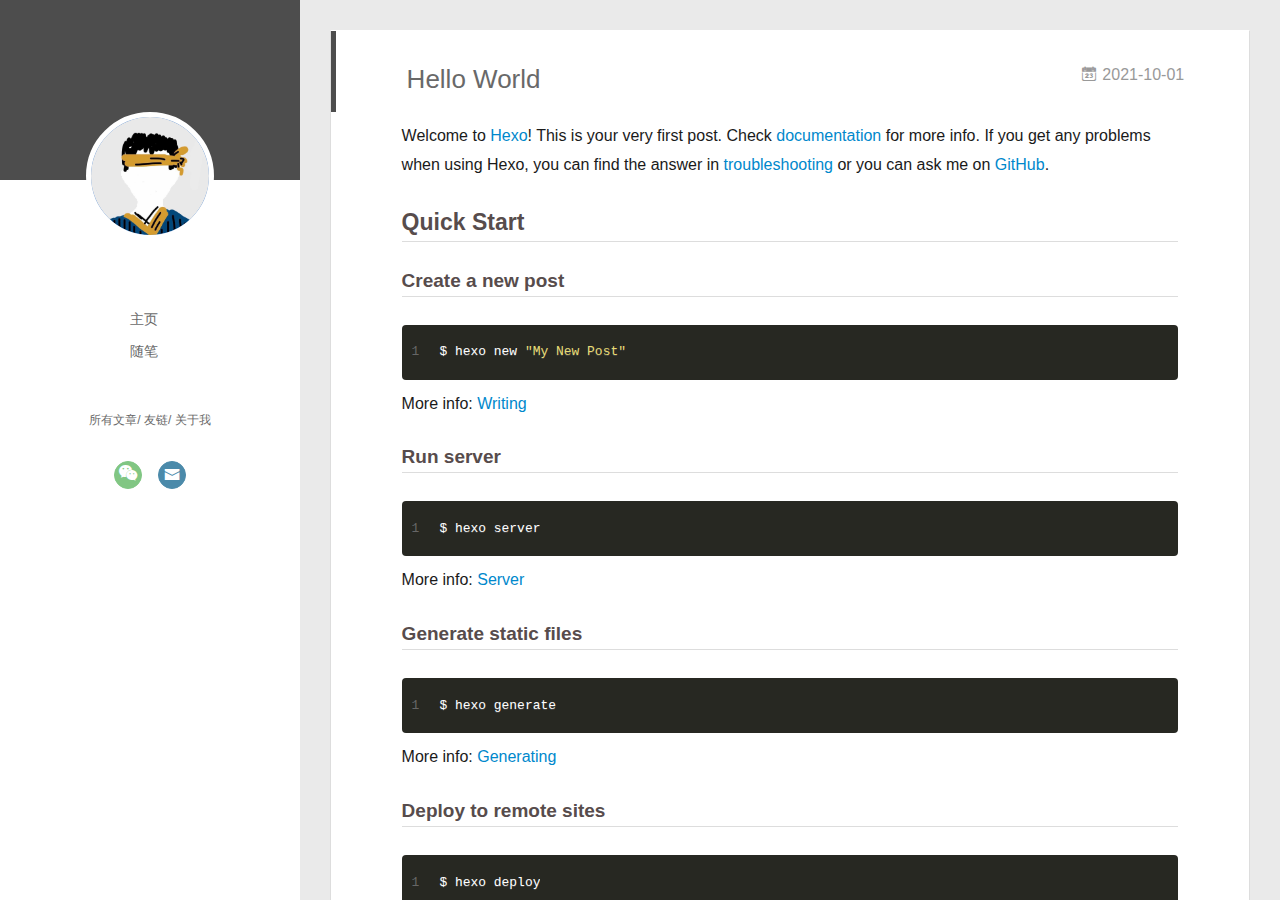
==== index.html @ ec274d51 "Site updated: 2021-10-07 16:21:47" ====
<!DOCTYPE html>
<html>
<head>
  <meta charset="utf-8">
  
  <meta name="renderer" content="webkit">
  <meta http-equiv="X-UA-Compatible" content="IE=edge" >
  <link rel="dns-prefetch" href="http://example.com">
  <title>Hexo</title>
  <meta name="viewport" content="width=device-width, initial-scale=1, maximum-scale=1">
  <meta property="og:type" content="website">
<meta property="og:title" content="Hexo">
<meta property="og:url" content="http://example.com/index.html">
<meta property="og:site_name" content="Hexo">
<meta property="og:locale" content="en_US">
<meta property="article:author" content="John Doe">
<meta name="twitter:card" content="summary">
  
    <link rel="alternative" href="/atom.xml" title="Hexo" type="application/atom+xml">
  
  
    <link rel="icon" href="/favicon.png">
  
  <link rel="stylesheet" type="text/css" href="/./main.0cf68a.css">
  <style type="text/css">
  
    #container.show {
      background: linear-gradient(200deg,#a0cfe4,#e8c37e);
    }
  </style>
  

  

<meta name="generator" content="Hexo 5.4.0"></head>

<body>
  <div id="container" q-class="show:isCtnShow">
    <canvas id="anm-canvas" class="anm-canvas"></canvas>
    <div class="left-col" q-class="show:isShow">
      
<div class="overlay" style="background: #4d4d4d"></div>
<div class="intrude-less">
	<header id="header" class="inner">
		<a href="/" class="profilepic">
			<img src="/assets/touxiang.png" class="js-avatar">
		</a>
		<hgroup>
		  <h1 class="header-author"><a href="/"></a></h1>
		</hgroup>
		

		<nav class="header-menu">
			<ul>
			
				<li><a href="/">主页</a></li>
	        
				<li><a href="/tags/%E9%9A%8F%E7%AC%94/">随笔</a></li>
	        
			</ul>
		</nav>
		<nav class="header-smart-menu">
    		
    			
    			<a q-on="click: openSlider(e, 'innerArchive')" href="javascript:void(0)">所有文章</a>
    			
            
    			
    			<a q-on="click: openSlider(e, 'friends')" href="javascript:void(0)">友链</a>
    			
            
    			
    			<a q-on="click: openSlider(e, 'aboutme')" href="javascript:void(0)">关于我</a>
    			
            
		</nav>
		<nav class="header-nav">
			<div class="social">
				
					<a class="weixin" target="_blank" href="/assets/wechat.JPG" title="weixin"><i class="icon-weixin"></i></a>
		        
					<a class="mail" target="_blank" href="mailto:1003108023@qq.com" title="mail"><i class="icon-mail"></i></a>
		        
			</div>
		</nav>
	</header>		
</div>

    </div>
    <div class="mid-col" q-class="show:isShow,hide:isShow|isFalse">
      
<nav id="mobile-nav">
  	<div class="overlay js-overlay" style="background: #4d4d4d"></div>
	<div class="btnctn js-mobile-btnctn">
  		<div class="slider-trigger list" q-on="click: openSlider(e)"><i class="icon icon-sort"></i></div>
	</div>
	<div class="intrude-less">
		<header id="header" class="inner">
			<div class="profilepic">
				<img src="/assets/touxiang.png" class="js-avatar">
			</div>
			<hgroup>
			  <h1 class="header-author js-header-author"></h1>
			</hgroup>
			
			
			
				
			
				
			
			
			
			<nav class="header-nav">
				<div class="social">
					
						<a class="weixin" target="_blank" href="/assets/wechat.JPG" title="weixin"><i class="icon-weixin"></i></a>
			        
						<a class="mail" target="_blank" href="mailto:1003108023@qq.com" title="mail"><i class="icon-mail"></i></a>
			        
				</div>
			</nav>

			<nav class="header-menu js-header-menu">
				<ul style="width: 50%">
				
				
					<li style="width: 50%"><a href="/">主页</a></li>
		        
					<li style="width: 50%"><a href="/tags/%E9%9A%8F%E7%AC%94/">随笔</a></li>
		        
				</ul>
			</nav>
		</header>				
	</div>
	<div class="mobile-mask" style="display:none" q-show="isShow"></div>
</nav>

      <div id="wrapper" class="body-wrap">
        <div class="menu-l">
          <div class="canvas-wrap">
            <canvas data-colors="#eaeaea" data-sectionHeight="100" data-contentId="js-content" id="myCanvas1" class="anm-canvas"></canvas>
          </div>
          <div id="js-content" class="content-ll">
            
  
    <article id="post-hello-world" class="article article-type-post  article-index" itemscope itemprop="blogPost">
  <div class="article-inner">
    
      <header class="article-header">
        
  
    <h1 itemprop="name">
      <a class="article-title" href="/2021/10/01/hello-world/">Hello World</a>
    </h1>
  

        
        <a href="/2021/10/01/hello-world/" class="archive-article-date">
  	<time datetime="2021-10-01T06:25:16.899Z" itemprop="datePublished"><i class="icon-calendar icon"></i>2021-10-01</time>
</a>
        
      </header>
    
    <div class="article-entry" itemprop="articleBody">
      
        <p>Welcome to <a target="_blank" rel="noopener" href="https://hexo.io/">Hexo</a>! This is your very first post. Check <a target="_blank" rel="noopener" href="https://hexo.io/docs/">documentation</a> for more info. If you get any problems when using Hexo, you can find the answer in <a target="_blank" rel="noopener" href="https://hexo.io/docs/troubleshooting.html">troubleshooting</a> or you can ask me on <a target="_blank" rel="noopener" href="https://github.com/hexojs/hexo/issues">GitHub</a>.</p>
<h2 id="Quick-Start"><a href="#Quick-Start" class="headerlink" title="Quick Start"></a>Quick Start</h2><h3 id="Create-a-new-post"><a href="#Create-a-new-post" class="headerlink" title="Create a new post"></a>Create a new post</h3><figure class="highlight bash"><table><tr><td class="gutter"><pre><span class="line">1</span><br></pre></td><td class="code"><pre><span class="line">$ hexo new <span class="string">&quot;My New Post&quot;</span></span><br></pre></td></tr></table></figure>

<p>More info: <a target="_blank" rel="noopener" href="https://hexo.io/docs/writing.html">Writing</a></p>
<h3 id="Run-server"><a href="#Run-server" class="headerlink" title="Run server"></a>Run server</h3><figure class="highlight bash"><table><tr><td class="gutter"><pre><span class="line">1</span><br></pre></td><td class="code"><pre><span class="line">$ hexo server</span><br></pre></td></tr></table></figure>

<p>More info: <a target="_blank" rel="noopener" href="https://hexo.io/docs/server.html">Server</a></p>
<h3 id="Generate-static-files"><a href="#Generate-static-files" class="headerlink" title="Generate static files"></a>Generate static files</h3><figure class="highlight bash"><table><tr><td class="gutter"><pre><span class="line">1</span><br></pre></td><td class="code"><pre><span class="line">$ hexo generate</span><br></pre></td></tr></table></figure>

<p>More info: <a target="_blank" rel="noopener" href="https://hexo.io/docs/generating.html">Generating</a></p>
<h3 id="Deploy-to-remote-sites"><a href="#Deploy-to-remote-sites" class="headerlink" title="Deploy to remote sites"></a>Deploy to remote sites</h3><figure class="highlight bash"><table><tr><td class="gutter"><pre><span class="line">1</span><br></pre></td><td class="code"><pre><span class="line">$ hexo deploy</span><br></pre></td></tr></table></figure>

<p>More info: <a target="_blank" rel="noopener" href="https://hexo.io/docs/one-command-deployment.html">Deployment</a></p>

      

      
    </div>
    <div class="article-info article-info-index">
      
      
      

      
        <p class="article-more-link">
          <a class="article-more-a" href="/2021/10/01/hello-world/">展开全文 >></a>
        </p>
      

      
      <div class="clearfix"></div>
    </div>
  </div>
</article>

<aside class="wrap-side-operation">
    <div class="mod-side-operation">
        
        <div class="jump-container" id="js-jump-container" style="display:none;">
            <a href="javascript:void(0)" class="mod-side-operation__jump-to-top">
                <i class="icon-font icon-back"></i>
            </a>
            <div id="js-jump-plan-container" class="jump-plan-container" style="top: -11px;">
                <i class="icon-font icon-plane jump-plane"></i>
            </div>
        </div>
        
        
    </div>
</aside>




  
  


          </div>
        </div>
      </div>
      <footer id="footer">
  <div class="outer">
    <div id="footer-info">
    	<div class="footer-left">
    		&copy; 2021 John Doe
    	</div>
      	<div class="footer-right">
      		<a href="http://hexo.io/" target="_blank">Hexo</a>  Theme <a href="https://github.com/litten/hexo-theme-yilia" target="_blank">Yilia</a> by Litten
      	</div>
    </div>
  </div>
</footer>
    </div>
    <script>
	var yiliaConfig = {
		mathjax: false,
		isHome: true,
		isPost: false,
		isArchive: false,
		isTag: false,
		isCategory: false,
		open_in_new: false,
		toc_hide_index: true,
		root: "/",
		innerArchive: true,
		showTags: false
	}
</script>

<script>!function(t){function n(e){if(r[e])return r[e].exports;var i=r[e]={exports:{},id:e,loaded:!1};return t[e].call(i.exports,i,i.exports,n),i.loaded=!0,i.exports}var r={};n.m=t,n.c=r,n.p="./",n(0)}([function(t,n,r){r(195),t.exports=r(191)},function(t,n,r){var e=r(3),i=r(52),o=r(27),u=r(28),c=r(53),f="prototype",a=function(t,n,r){var s,l,h,v,p=t&a.F,d=t&a.G,y=t&a.S,g=t&a.P,b=t&a.B,m=d?e:y?e[n]||(e[n]={}):(e[n]||{})[f],x=d?i:i[n]||(i[n]={}),w=x[f]||(x[f]={});d&&(r=n);for(s in r)l=!p&&m&&void 0!==m[s],h=(l?m:r)[s],v=b&&l?c(h,e):g&&"function"==typeof h?c(Function.call,h):h,m&&u(m,s,h,t&a.U),x[s]!=h&&o(x,s,v),g&&w[s]!=h&&(w[s]=h)};e.core=i,a.F=1,a.G=2,a.S=4,a.P=8,a.B=16,a.W=32,a.U=64,a.R=128,t.exports=a},function(t,n,r){var e=r(6);t.exports=function(t){if(!e(t))throw TypeError(t+" is not an object!");return t}},function(t,n){var r=t.exports="undefined"!=typeof window&&window.Math==Math?window:"undefined"!=typeof self&&self.Math==Math?self:Function("return this")();"number"==typeof __g&&(__g=r)},function(t,n){t.exports=function(t){try{return!!t()}catch(t){return!0}}},function(t,n){var r=t.exports="undefined"!=typeof window&&window.Math==Math?window:"undefined"!=typeof self&&self.Math==Math?self:Function("return this")();"number"==typeof __g&&(__g=r)},function(t,n){t.exports=function(t){return"object"==typeof t?null!==t:"function"==typeof t}},function(t,n,r){var e=r(126)("wks"),i=r(76),o=r(3).Symbol,u="function"==typeof o;(t.exports=function(t){return e[t]||(e[t]=u&&o[t]||(u?o:i)("Symbol."+t))}).store=e},function(t,n){var r={}.hasOwnProperty;t.exports=function(t,n){return r.call(t,n)}},function(t,n,r){var e=r(94),i=r(33);t.exports=function(t){return e(i(t))}},function(t,n,r){t.exports=!r(4)(function(){return 7!=Object.defineProperty({},"a",{get:function(){return 7}}).a})},function(t,n,r){var e=r(2),i=r(167),o=r(50),u=Object.defineProperty;n.f=r(10)?Object.defineProperty:function(t,n,r){if(e(t),n=o(n,!0),e(r),i)try{return u(t,n,r)}catch(t){}if("get"in r||"set"in r)throw TypeError("Accessors not supported!");return"value"in r&&(t[n]=r.value),t}},function(t,n,r){t.exports=!r(18)(function(){return 7!=Object.defineProperty({},"a",{get:function(){return 7}}).a})},function(t,n,r){var e=r(14),i=r(22);t.exports=r(12)?function(t,n,r){return e.f(t,n,i(1,r))}:function(t,n,r){return t[n]=r,t}},function(t,n,r){var e=r(20),i=r(58),o=r(42),u=Object.defineProperty;n.f=r(12)?Object.defineProperty:function(t,n,r){if(e(t),n=o(n,!0),e(r),i)try{return u(t,n,r)}catch(t){}if("get"in r||"set"in r)throw TypeError("Accessors not supported!");return"value"in r&&(t[n]=r.value),t}},function(t,n,r){var e=r(40)("wks"),i=r(23),o=r(5).Symbol,u="function"==typeof o;(t.exports=function(t){return e[t]||(e[t]=u&&o[t]||(u?o:i)("Symbol."+t))}).store=e},function(t,n,r){var e=r(67),i=Math.min;t.exports=function(t){return t>0?i(e(t),9007199254740991):0}},function(t,n,r){var e=r(46);t.exports=function(t){return Object(e(t))}},function(t,n){t.exports=function(t){try{return!!t()}catch(t){return!0}}},function(t,n,r){var e=r(63),i=r(34);t.exports=Object.keys||function(t){return e(t,i)}},function(t,n,r){var e=r(21);t.exports=function(t){if(!e(t))throw TypeError(t+" is not an object!");return t}},function(t,n){t.exports=function(t){return"object"==typeof t?null!==t:"function"==typeof t}},function(t,n){t.exports=function(t,n){return{enumerable:!(1&t),configurable:!(2&t),writable:!(4&t),value:n}}},function(t,n){var r=0,e=Math.random();t.exports=function(t){return"Symbol(".concat(void 0===t?"":t,")_",(++r+e).toString(36))}},function(t,n){var r={}.hasOwnProperty;t.exports=function(t,n){return r.call(t,n)}},function(t,n){var r=t.exports={version:"2.4.0"};"number"==typeof __e&&(__e=r)},function(t,n){t.exports=function(t){if("function"!=typeof t)throw TypeError(t+" is not a function!");return t}},function(t,n,r){var e=r(11),i=r(66);t.exports=r(10)?function(t,n,r){return e.f(t,n,i(1,r))}:function(t,n,r){return t[n]=r,t}},function(t,n,r){var e=r(3),i=r(27),o=r(24),u=r(76)("src"),c="toString",f=Function[c],a=(""+f).split(c);r(52).inspectSource=function(t){return f.call(t)},(t.exports=function(t,n,r,c){var f="function"==typeof r;f&&(o(r,"name")||i(r,"name",n)),t[n]!==r&&(f&&(o(r,u)||i(r,u,t[n]?""+t[n]:a.join(String(n)))),t===e?t[n]=r:c?t[n]?t[n]=r:i(t,n,r):(delete t[n],i(t,n,r)))})(Function.prototype,c,function(){return"function"==typeof this&&this[u]||f.call(this)})},function(t,n,r){var e=r(1),i=r(4),o=r(46),u=function(t,n,r,e){var i=String(o(t)),u="<"+n;return""!==r&&(u+=" "+r+'="'+String(e).replace(/"/g,"&quot;")+'"'),u+">"+i+"</"+n+">"};t.exports=function(t,n){var r={};r[t]=n(u),e(e.P+e.F*i(function(){var n=""[t]('"');return n!==n.toLowerCase()||n.split('"').length>3}),"String",r)}},function(t,n,r){var e=r(115),i=r(46);t.exports=function(t){return e(i(t))}},function(t,n,r){var e=r(116),i=r(66),o=r(30),u=r(50),c=r(24),f=r(167),a=Object.getOwnPropertyDescriptor;n.f=r(10)?a:function(t,n){if(t=o(t),n=u(n,!0),f)try{return a(t,n)}catch(t){}if(c(t,n))return i(!e.f.call(t,n),t[n])}},function(t,n,r){var e=r(24),i=r(17),o=r(145)("IE_PROTO"),u=Object.prototype;t.exports=Object.getPrototypeOf||function(t){return t=i(t),e(t,o)?t[o]:"function"==typeof t.constructor&&t instanceof t.constructor?t.constructor.prototype:t instanceof Object?u:null}},function(t,n){t.exports=function(t){if(void 0==t)throw TypeError("Can't call method on  "+t);return t}},function(t,n){t.exports="constructor,hasOwnProperty,isPrototypeOf,propertyIsEnumerable,toLocaleString,toString,valueOf".split(",")},function(t,n){t.exports={}},function(t,n){t.exports=!0},function(t,n){n.f={}.propertyIsEnumerable},function(t,n,r){var e=r(14).f,i=r(8),o=r(15)("toStringTag");t.exports=function(t,n,r){t&&!i(t=r?t:t.prototype,o)&&e(t,o,{configurable:!0,value:n})}},function(t,n,r){var e=r(40)("keys"),i=r(23);t.exports=function(t){return e[t]||(e[t]=i(t))}},function(t,n,r){var e=r(5),i="__core-js_shared__",o=e[i]||(e[i]={});t.exports=function(t){return o[t]||(o[t]={})}},function(t,n){var r=Math.ceil,e=Math.floor;t.exports=function(t){return isNaN(t=+t)?0:(t>0?e:r)(t)}},function(t,n,r){var e=r(21);t.exports=function(t,n){if(!e(t))return t;var r,i;if(n&&"function"==typeof(r=t.toString)&&!e(i=r.call(t)))return i;if("function"==typeof(r=t.valueOf)&&!e(i=r.call(t)))return i;if(!n&&"function"==typeof(r=t.toString)&&!e(i=r.call(t)))return i;throw TypeError("Can't convert object to primitive value")}},function(t,n,r){var e=r(5),i=r(25),o=r(36),u=r(44),c=r(14).f;t.exports=function(t){var n=i.Symbol||(i.Symbol=o?{}:e.Symbol||{});"_"==t.charAt(0)||t in n||c(n,t,{value:u.f(t)})}},function(t,n,r){n.f=r(15)},function(t,n){var r={}.toString;t.exports=function(t){return r.call(t).slice(8,-1)}},function(t,n){t.exports=function(t){if(void 0==t)throw TypeError("Can't call method on  "+t);return t}},function(t,n,r){var e=r(4);t.exports=function(t,n){return!!t&&e(function(){n?t.call(null,function(){},1):t.call(null)})}},function(t,n,r){var e=r(53),i=r(115),o=r(17),u=r(16),c=r(203);t.exports=function(t,n){var r=1==t,f=2==t,a=3==t,s=4==t,l=6==t,h=5==t||l,v=n||c;return function(n,c,p){for(var d,y,g=o(n),b=i(g),m=e(c,p,3),x=u(b.length),w=0,S=r?v(n,x):f?v(n,0):void 0;x>w;w++)if((h||w in b)&&(d=b[w],y=m(d,w,g),t))if(r)S[w]=y;else if(y)switch(t){case 3:return!0;case 5:return d;case 6:return w;case 2:S.push(d)}else if(s)return!1;return l?-1:a||s?s:S}}},function(t,n,r){var e=r(1),i=r(52),o=r(4);t.exports=function(t,n){var r=(i.Object||{})[t]||Object[t],u={};u[t]=n(r),e(e.S+e.F*o(function(){r(1)}),"Object",u)}},function(t,n,r){var e=r(6);t.exports=function(t,n){if(!e(t))return t;var r,i;if(n&&"function"==typeof(r=t.toString)&&!e(i=r.call(t)))return i;if("function"==typeof(r=t.valueOf)&&!e(i=r.call(t)))return i;if(!n&&"function"==typeof(r=t.toString)&&!e(i=r.call(t)))return i;throw TypeError("Can't convert object to primitive value")}},function(t,n,r){var e=r(5),i=r(25),o=r(91),u=r(13),c="prototype",f=function(t,n,r){var a,s,l,h=t&f.F,v=t&f.G,p=t&f.S,d=t&f.P,y=t&f.B,g=t&f.W,b=v?i:i[n]||(i[n]={}),m=b[c],x=v?e:p?e[n]:(e[n]||{})[c];v&&(r=n);for(a in r)(s=!h&&x&&void 0!==x[a])&&a in b||(l=s?x[a]:r[a],b[a]=v&&"function"!=typeof x[a]?r[a]:y&&s?o(l,e):g&&x[a]==l?function(t){var n=function(n,r,e){if(this instanceof t){switch(arguments.length){case 0:return new t;case 1:return new t(n);case 2:return new t(n,r)}return new t(n,r,e)}return t.apply(this,arguments)};return n[c]=t[c],n}(l):d&&"function"==typeof l?o(Function.call,l):l,d&&((b.virtual||(b.virtual={}))[a]=l,t&f.R&&m&&!m[a]&&u(m,a,l)))};f.F=1,f.G=2,f.S=4,f.P=8,f.B=16,f.W=32,f.U=64,f.R=128,t.exports=f},function(t,n){var r=t.exports={version:"2.4.0"};"number"==typeof __e&&(__e=r)},function(t,n,r){var e=r(26);t.exports=function(t,n,r){if(e(t),void 0===n)return t;switch(r){case 1:return function(r){return t.call(n,r)};case 2:return function(r,e){return t.call(n,r,e)};case 3:return function(r,e,i){return t.call(n,r,e,i)}}return function(){return t.apply(n,arguments)}}},function(t,n,r){var e=r(183),i=r(1),o=r(126)("metadata"),u=o.store||(o.store=new(r(186))),c=function(t,n,r){var i=u.get(t);if(!i){if(!r)return;u.set(t,i=new e)}var o=i.get(n);if(!o){if(!r)return;i.set(n,o=new e)}return o},f=function(t,n,r){var e=c(n,r,!1);return void 0!==e&&e.has(t)},a=function(t,n,r){var e=c(n,r,!1);return void 0===e?void 0:e.get(t)},s=function(t,n,r,e){c(r,e,!0).set(t,n)},l=function(t,n){var r=c(t,n,!1),e=[];return r&&r.forEach(function(t,n){e.push(n)}),e},h=function(t){return void 0===t||"symbol"==typeof t?t:String(t)},v=function(t){i(i.S,"Reflect",t)};t.exports={store:u,map:c,has:f,get:a,set:s,keys:l,key:h,exp:v}},function(t,n,r){"use strict";if(r(10)){var e=r(69),i=r(3),o=r(4),u=r(1),c=r(127),f=r(152),a=r(53),s=r(68),l=r(66),h=r(27),v=r(73),p=r(67),d=r(16),y=r(75),g=r(50),b=r(24),m=r(180),x=r(114),w=r(6),S=r(17),_=r(137),O=r(70),E=r(32),P=r(71).f,j=r(154),F=r(76),M=r(7),A=r(48),N=r(117),T=r(146),I=r(155),k=r(80),L=r(123),R=r(74),C=r(130),D=r(160),U=r(11),W=r(31),G=U.f,B=W.f,V=i.RangeError,z=i.TypeError,q=i.Uint8Array,K="ArrayBuffer",J="Shared"+K,Y="BYTES_PER_ELEMENT",H="prototype",$=Array[H],X=f.ArrayBuffer,Q=f.DataView,Z=A(0),tt=A(2),nt=A(3),rt=A(4),et=A(5),it=A(6),ot=N(!0),ut=N(!1),ct=I.values,ft=I.keys,at=I.entries,st=$.lastIndexOf,lt=$.reduce,ht=$.reduceRight,vt=$.join,pt=$.sort,dt=$.slice,yt=$.toString,gt=$.toLocaleString,bt=M("iterator"),mt=M("toStringTag"),xt=F("typed_constructor"),wt=F("def_constructor"),St=c.CONSTR,_t=c.TYPED,Ot=c.VIEW,Et="Wrong length!",Pt=A(1,function(t,n){return Tt(T(t,t[wt]),n)}),jt=o(function(){return 1===new q(new Uint16Array([1]).buffer)[0]}),Ft=!!q&&!!q[H].set&&o(function(){new q(1).set({})}),Mt=function(t,n){if(void 0===t)throw z(Et);var r=+t,e=d(t);if(n&&!m(r,e))throw V(Et);return e},At=function(t,n){var r=p(t);if(r<0||r%n)throw V("Wrong offset!");return r},Nt=function(t){if(w(t)&&_t in t)return t;throw z(t+" is not a typed array!")},Tt=function(t,n){if(!(w(t)&&xt in t))throw z("It is not a typed array constructor!");return new t(n)},It=function(t,n){return kt(T(t,t[wt]),n)},kt=function(t,n){for(var r=0,e=n.length,i=Tt(t,e);e>r;)i[r]=n[r++];return i},Lt=function(t,n,r){G(t,n,{get:function(){return this._d[r]}})},Rt=function(t){var n,r,e,i,o,u,c=S(t),f=arguments.length,s=f>1?arguments[1]:void 0,l=void 0!==s,h=j(c);if(void 0!=h&&!_(h)){for(u=h.call(c),e=[],n=0;!(o=u.next()).done;n++)e.push(o.value);c=e}for(l&&f>2&&(s=a(s,arguments[2],2)),n=0,r=d(c.length),i=Tt(this,r);r>n;n++)i[n]=l?s(c[n],n):c[n];return i},Ct=function(){for(var t=0,n=arguments.length,r=Tt(this,n);n>t;)r[t]=arguments[t++];return r},Dt=!!q&&o(function(){gt.call(new q(1))}),Ut=function(){return gt.apply(Dt?dt.call(Nt(this)):Nt(this),arguments)},Wt={copyWithin:function(t,n){return D.call(Nt(this),t,n,arguments.length>2?arguments[2]:void 0)},every:function(t){return rt(Nt(this),t,arguments.length>1?arguments[1]:void 0)},fill:function(t){return C.apply(Nt(this),arguments)},filter:function(t){return It(this,tt(Nt(this),t,arguments.length>1?arguments[1]:void 0))},find:function(t){return et(Nt(this),t,arguments.length>1?arguments[1]:void 0)},findIndex:function(t){return it(Nt(this),t,arguments.length>1?arguments[1]:void 0)},forEach:function(t){Z(Nt(this),t,arguments.length>1?arguments[1]:void 0)},indexOf:function(t){return ut(Nt(this),t,arguments.length>1?arguments[1]:void 0)},includes:function(t){return ot(Nt(this),t,arguments.length>1?arguments[1]:void 0)},join:function(t){return vt.apply(Nt(this),arguments)},lastIndexOf:function(t){return st.apply(Nt(this),arguments)},map:function(t){return Pt(Nt(this),t,arguments.length>1?arguments[1]:void 0)},reduce:function(t){return lt.apply(Nt(this),arguments)},reduceRight:function(t){return ht.apply(Nt(this),arguments)},reverse:function(){for(var t,n=this,r=Nt(n).length,e=Math.floor(r/2),i=0;i<e;)t=n[i],n[i++]=n[--r],n[r]=t;return n},some:function(t){return nt(Nt(this),t,arguments.length>1?arguments[1]:void 0)},sort:function(t){return pt.call(Nt(this),t)},subarray:function(t,n){var r=Nt(this),e=r.length,i=y(t,e);return new(T(r,r[wt]))(r.buffer,r.byteOffset+i*r.BYTES_PER_ELEMENT,d((void 0===n?e:y(n,e))-i))}},Gt=function(t,n){return It(this,dt.call(Nt(this),t,n))},Bt=function(t){Nt(this);var n=At(arguments[1],1),r=this.length,e=S(t),i=d(e.length),o=0;if(i+n>r)throw V(Et);for(;o<i;)this[n+o]=e[o++]},Vt={entries:function(){return at.call(Nt(this))},keys:function(){return ft.call(Nt(this))},values:function(){return ct.call(Nt(this))}},zt=function(t,n){return w(t)&&t[_t]&&"symbol"!=typeof n&&n in t&&String(+n)==String(n)},qt=function(t,n){return zt(t,n=g(n,!0))?l(2,t[n]):B(t,n)},Kt=function(t,n,r){return!(zt(t,n=g(n,!0))&&w(r)&&b(r,"value"))||b(r,"get")||b(r,"set")||r.configurable||b(r,"writable")&&!r.writable||b(r,"enumerable")&&!r.enumerable?G(t,n,r):(t[n]=r.value,t)};St||(W.f=qt,U.f=Kt),u(u.S+u.F*!St,"Object",{getOwnPropertyDescriptor:qt,defineProperty:Kt}),o(function(){yt.call({})})&&(yt=gt=function(){return vt.call(this)});var Jt=v({},Wt);v(Jt,Vt),h(Jt,bt,Vt.values),v(Jt,{slice:Gt,set:Bt,constructor:function(){},toString:yt,toLocaleString:Ut}),Lt(Jt,"buffer","b"),Lt(Jt,"byteOffset","o"),Lt(Jt,"byteLength","l"),Lt(Jt,"length","e"),G(Jt,mt,{get:function(){return this[_t]}}),t.exports=function(t,n,r,f){f=!!f;var a=t+(f?"Clamped":"")+"Array",l="Uint8Array"!=a,v="get"+t,p="set"+t,y=i[a],g=y||{},b=y&&E(y),m=!y||!c.ABV,S={},_=y&&y[H],j=function(t,r){var e=t._d;return e.v[v](r*n+e.o,jt)},F=function(t,r,e){var i=t._d;f&&(e=(e=Math.round(e))<0?0:e>255?255:255&e),i.v[p](r*n+i.o,e,jt)},M=function(t,n){G(t,n,{get:function(){return j(this,n)},set:function(t){return F(this,n,t)},enumerable:!0})};m?(y=r(function(t,r,e,i){s(t,y,a,"_d");var o,u,c,f,l=0,v=0;if(w(r)){if(!(r instanceof X||(f=x(r))==K||f==J))return _t in r?kt(y,r):Rt.call(y,r);o=r,v=At(e,n);var p=r.byteLength;if(void 0===i){if(p%n)throw V(Et);if((u=p-v)<0)throw V(Et)}else if((u=d(i)*n)+v>p)throw V(Et);c=u/n}else c=Mt(r,!0),u=c*n,o=new X(u);for(h(t,"_d",{b:o,o:v,l:u,e:c,v:new Q(o)});l<c;)M(t,l++)}),_=y[H]=O(Jt),h(_,"constructor",y)):L(function(t){new y(null),new y(t)},!0)||(y=r(function(t,r,e,i){s(t,y,a);var o;return w(r)?r instanceof X||(o=x(r))==K||o==J?void 0!==i?new g(r,At(e,n),i):void 0!==e?new g(r,At(e,n)):new g(r):_t in r?kt(y,r):Rt.call(y,r):new g(Mt(r,l))}),Z(b!==Function.prototype?P(g).concat(P(b)):P(g),function(t){t in y||h(y,t,g[t])}),y[H]=_,e||(_.constructor=y));var A=_[bt],N=!!A&&("values"==A.name||void 0==A.name),T=Vt.values;h(y,xt,!0),h(_,_t,a),h(_,Ot,!0),h(_,wt,y),(f?new y(1)[mt]==a:mt in _)||G(_,mt,{get:function(){return a}}),S[a]=y,u(u.G+u.W+u.F*(y!=g),S),u(u.S,a,{BYTES_PER_ELEMENT:n,from:Rt,of:Ct}),Y in _||h(_,Y,n),u(u.P,a,Wt),R(a),u(u.P+u.F*Ft,a,{set:Bt}),u(u.P+u.F*!N,a,Vt),u(u.P+u.F*(_.toString!=yt),a,{toString:yt}),u(u.P+u.F*o(function(){new y(1).slice()}),a,{slice:Gt}),u(u.P+u.F*(o(function(){return[1,2].toLocaleString()!=new y([1,2]).toLocaleString()})||!o(function(){_.toLocaleString.call([1,2])})),a,{toLocaleString:Ut}),k[a]=N?A:T,e||N||h(_,bt,T)}}else t.exports=function(){}},function(t,n){var r={}.toString;t.exports=function(t){return r.call(t).slice(8,-1)}},function(t,n,r){var e=r(21),i=r(5).document,o=e(i)&&e(i.createElement);t.exports=function(t){return o?i.createElement(t):{}}},function(t,n,r){t.exports=!r(12)&&!r(18)(function(){return 7!=Object.defineProperty(r(57)("div"),"a",{get:function(){return 7}}).a})},function(t,n,r){"use strict";var e=r(36),i=r(51),o=r(64),u=r(13),c=r(8),f=r(35),a=r(96),s=r(38),l=r(103),h=r(15)("iterator"),v=!([].keys&&"next"in[].keys()),p="keys",d="values",y=function(){return this};t.exports=function(t,n,r,g,b,m,x){a(r,n,g);var w,S,_,O=function(t){if(!v&&t in F)return F[t];switch(t){case p:case d:return function(){return new r(this,t)}}return function(){return new r(this,t)}},E=n+" Iterator",P=b==d,j=!1,F=t.prototype,M=F[h]||F["@@iterator"]||b&&F[b],A=M||O(b),N=b?P?O("entries"):A:void 0,T="Array"==n?F.entries||M:M;if(T&&(_=l(T.call(new t)))!==Object.prototype&&(s(_,E,!0),e||c(_,h)||u(_,h,y)),P&&M&&M.name!==d&&(j=!0,A=function(){return M.call(this)}),e&&!x||!v&&!j&&F[h]||u(F,h,A),f[n]=A,f[E]=y,b)if(w={values:P?A:O(d),keys:m?A:O(p),entries:N},x)for(S in w)S in F||o(F,S,w[S]);else i(i.P+i.F*(v||j),n,w);return w}},function(t,n,r){var e=r(20),i=r(100),o=r(34),u=r(39)("IE_PROTO"),c=function(){},f="prototype",a=function(){var t,n=r(57)("iframe"),e=o.length;for(n.style.display="none",r(93).appendChild(n),n.src="javascript:",t=n.contentWindow.document,t.open(),t.write("<script>document.F=Object<\/script>"),t.close(),a=t.F;e--;)delete a[f][o[e]];return a()};t.exports=Object.create||function(t,n){var r;return null!==t?(c[f]=e(t),r=new c,c[f]=null,r[u]=t):r=a(),void 0===n?r:i(r,n)}},function(t,n,r){var e=r(63),i=r(34).concat("length","prototype");n.f=Object.getOwnPropertyNames||function(t){return e(t,i)}},function(t,n){n.f=Object.getOwnPropertySymbols},function(t,n,r){var e=r(8),i=r(9),o=r(90)(!1),u=r(39)("IE_PROTO");t.exports=function(t,n){var r,c=i(t),f=0,a=[];for(r in c)r!=u&&e(c,r)&&a.push(r);for(;n.length>f;)e(c,r=n[f++])&&(~o(a,r)||a.push(r));return a}},function(t,n,r){t.exports=r(13)},function(t,n,r){var e=r(76)("meta"),i=r(6),o=r(24),u=r(11).f,c=0,f=Object.isExtensible||function(){return!0},a=!r(4)(function(){return f(Object.preventExtensions({}))}),s=function(t){u(t,e,{value:{i:"O"+ ++c,w:{}}})},l=function(t,n){if(!i(t))return"symbol"==typeof t?t:("string"==typeof t?"S":"P")+t;if(!o(t,e)){if(!f(t))return"F";if(!n)return"E";s(t)}return t[e].i},h=function(t,n){if(!o(t,e)){if(!f(t))return!0;if(!n)return!1;s(t)}return t[e].w},v=function(t){return a&&p.NEED&&f(t)&&!o(t,e)&&s(t),t},p=t.exports={KEY:e,NEED:!1,fastKey:l,getWeak:h,onFreeze:v}},function(t,n){t.exports=function(t,n){return{enumerable:!(1&t),configurable:!(2&t),writable:!(4&t),value:n}}},function(t,n){var r=Math.ceil,e=Math.floor;t.exports=function(t){return isNaN(t=+t)?0:(t>0?e:r)(t)}},function(t,n){t.exports=function(t,n,r,e){if(!(t instanceof n)||void 0!==e&&e in t)throw TypeError(r+": incorrect invocation!");return t}},function(t,n){t.exports=!1},function(t,n,r){var e=r(2),i=r(173),o=r(133),u=r(145)("IE_PROTO"),c=function(){},f="prototype",a=function(){var t,n=r(132)("iframe"),e=o.length;for(n.style.display="none",r(135).appendChild(n),n.src="javascript:",t=n.contentWindow.document,t.open(),t.write("<script>document.F=Object<\/script>"),t.close(),a=t.F;e--;)delete a[f][o[e]];return a()};t.exports=Object.create||function(t,n){var r;return null!==t?(c[f]=e(t),r=new c,c[f]=null,r[u]=t):r=a(),void 0===n?r:i(r,n)}},function(t,n,r){var e=r(175),i=r(133).concat("length","prototype");n.f=Object.getOwnPropertyNames||function(t){return e(t,i)}},function(t,n,r){var e=r(175),i=r(133);t.exports=Object.keys||function(t){return e(t,i)}},function(t,n,r){var e=r(28);t.exports=function(t,n,r){for(var i in n)e(t,i,n[i],r);return t}},function(t,n,r){"use strict";var e=r(3),i=r(11),o=r(10),u=r(7)("species");t.exports=function(t){var n=e[t];o&&n&&!n[u]&&i.f(n,u,{configurable:!0,get:function(){return this}})}},function(t,n,r){var e=r(67),i=Math.max,o=Math.min;t.exports=function(t,n){return t=e(t),t<0?i(t+n,0):o(t,n)}},function(t,n){var r=0,e=Math.random();t.exports=function(t){return"Symbol(".concat(void 0===t?"":t,")_",(++r+e).toString(36))}},function(t,n,r){var e=r(33);t.exports=function(t){return Object(e(t))}},function(t,n,r){var e=r(7)("unscopables"),i=Array.prototype;void 0==i[e]&&r(27)(i,e,{}),t.exports=function(t){i[e][t]=!0}},function(t,n,r){var e=r(53),i=r(169),o=r(137),u=r(2),c=r(16),f=r(154),a={},s={},n=t.exports=function(t,n,r,l,h){var v,p,d,y,g=h?function(){return t}:f(t),b=e(r,l,n?2:1),m=0;if("function"!=typeof g)throw TypeError(t+" is not iterable!");if(o(g)){for(v=c(t.length);v>m;m++)if((y=n?b(u(p=t[m])[0],p[1]):b(t[m]))===a||y===s)return y}else for(d=g.call(t);!(p=d.next()).done;)if((y=i(d,b,p.value,n))===a||y===s)return y};n.BREAK=a,n.RETURN=s},function(t,n){t.exports={}},function(t,n,r){var e=r(11).f,i=r(24),o=r(7)("toStringTag");t.exports=function(t,n,r){t&&!i(t=r?t:t.prototype,o)&&e(t,o,{configurable:!0,value:n})}},function(t,n,r){var e=r(1),i=r(46),o=r(4),u=r(150),c="["+u+"]",f="​",a=RegExp("^"+c+c+"*"),s=RegExp(c+c+"*$"),l=function(t,n,r){var i={},c=o(function(){return!!u[t]()||f[t]()!=f}),a=i[t]=c?n(h):u[t];r&&(i[r]=a),e(e.P+e.F*c,"String",i)},h=l.trim=function(t,n){return t=String(i(t)),1&n&&(t=t.replace(a,"")),2&n&&(t=t.replace(s,"")),t};t.exports=l},function(t,n,r){t.exports={default:r(86),__esModule:!0}},function(t,n,r){t.exports={default:r(87),__esModule:!0}},function(t,n,r){"use strict";function e(t){return t&&t.__esModule?t:{default:t}}n.__esModule=!0;var i=r(84),o=e(i),u=r(83),c=e(u),f="function"==typeof c.default&&"symbol"==typeof o.default?function(t){return typeof t}:function(t){return t&&"function"==typeof c.default&&t.constructor===c.default&&t!==c.default.prototype?"symbol":typeof t};n.default="function"==typeof c.default&&"symbol"===f(o.default)?function(t){return void 0===t?"undefined":f(t)}:function(t){return t&&"function"==typeof c.default&&t.constructor===c.default&&t!==c.default.prototype?"symbol":void 0===t?"undefined":f(t)}},function(t,n,r){r(110),r(108),r(111),r(112),t.exports=r(25).Symbol},function(t,n,r){r(109),r(113),t.exports=r(44).f("iterator")},function(t,n){t.exports=function(t){if("function"!=typeof t)throw TypeError(t+" is not a function!");return t}},function(t,n){t.exports=function(){}},function(t,n,r){var e=r(9),i=r(106),o=r(105);t.exports=function(t){return function(n,r,u){var c,f=e(n),a=i(f.length),s=o(u,a);if(t&&r!=r){for(;a>s;)if((c=f[s++])!=c)return!0}else for(;a>s;s++)if((t||s in f)&&f[s]===r)return t||s||0;return!t&&-1}}},function(t,n,r){var e=r(88);t.exports=function(t,n,r){if(e(t),void 0===n)return t;switch(r){case 1:return function(r){return t.call(n,r)};case 2:return function(r,e){return t.call(n,r,e)};case 3:return function(r,e,i){return t.call(n,r,e,i)}}return function(){return t.apply(n,arguments)}}},function(t,n,r){var e=r(19),i=r(62),o=r(37);t.exports=function(t){var n=e(t),r=i.f;if(r)for(var u,c=r(t),f=o.f,a=0;c.length>a;)f.call(t,u=c[a++])&&n.push(u);return n}},function(t,n,r){t.exports=r(5).document&&document.documentElement},function(t,n,r){var e=r(56);t.exports=Object("z").propertyIsEnumerable(0)?Object:function(t){return"String"==e(t)?t.split(""):Object(t)}},function(t,n,r){var e=r(56);t.exports=Array.isArray||function(t){return"Array"==e(t)}},function(t,n,r){"use strict";var e=r(60),i=r(22),o=r(38),u={};r(13)(u,r(15)("iterator"),function(){return this}),t.exports=function(t,n,r){t.prototype=e(u,{next:i(1,r)}),o(t,n+" Iterator")}},function(t,n){t.exports=function(t,n){return{value:n,done:!!t}}},function(t,n,r){var e=r(19),i=r(9);t.exports=function(t,n){for(var r,o=i(t),u=e(o),c=u.length,f=0;c>f;)if(o[r=u[f++]]===n)return r}},function(t,n,r){var e=r(23)("meta"),i=r(21),o=r(8),u=r(14).f,c=0,f=Object.isExtensible||function(){return!0},a=!r(18)(function(){return f(Object.preventExtensions({}))}),s=function(t){u(t,e,{value:{i:"O"+ ++c,w:{}}})},l=function(t,n){if(!i(t))return"symbol"==typeof t?t:("string"==typeof t?"S":"P")+t;if(!o(t,e)){if(!f(t))return"F";if(!n)return"E";s(t)}return t[e].i},h=function(t,n){if(!o(t,e)){if(!f(t))return!0;if(!n)return!1;s(t)}return t[e].w},v=function(t){return a&&p.NEED&&f(t)&&!o(t,e)&&s(t),t},p=t.exports={KEY:e,NEED:!1,fastKey:l,getWeak:h,onFreeze:v}},function(t,n,r){var e=r(14),i=r(20),o=r(19);t.exports=r(12)?Object.defineProperties:function(t,n){i(t);for(var r,u=o(n),c=u.length,f=0;c>f;)e.f(t,r=u[f++],n[r]);return t}},function(t,n,r){var e=r(37),i=r(22),o=r(9),u=r(42),c=r(8),f=r(58),a=Object.getOwnPropertyDescriptor;n.f=r(12)?a:function(t,n){if(t=o(t),n=u(n,!0),f)try{return a(t,n)}catch(t){}if(c(t,n))return i(!e.f.call(t,n),t[n])}},function(t,n,r){var e=r(9),i=r(61).f,o={}.toString,u="object"==typeof window&&window&&Object.getOwnPropertyNames?Object.getOwnPropertyNames(window):[],c=function(t){try{return i(t)}catch(t){return u.slice()}};t.exports.f=function(t){return u&&"[object Window]"==o.call(t)?c(t):i(e(t))}},function(t,n,r){var e=r(8),i=r(77),o=r(39)("IE_PROTO"),u=Object.prototype;t.exports=Object.getPrototypeOf||function(t){return t=i(t),e(t,o)?t[o]:"function"==typeof t.constructor&&t instanceof t.constructor?t.constructor.prototype:t instanceof Object?u:null}},function(t,n,r){var e=r(41),i=r(33);t.exports=function(t){return function(n,r){var o,u,c=String(i(n)),f=e(r),a=c.length;return f<0||f>=a?t?"":void 0:(o=c.charCodeAt(f),o<55296||o>56319||f+1===a||(u=c.charCodeAt(f+1))<56320||u>57343?t?c.charAt(f):o:t?c.slice(f,f+2):u-56320+(o-55296<<10)+65536)}}},function(t,n,r){var e=r(41),i=Math.max,o=Math.min;t.exports=function(t,n){return t=e(t),t<0?i(t+n,0):o(t,n)}},function(t,n,r){var e=r(41),i=Math.min;t.exports=function(t){return t>0?i(e(t),9007199254740991):0}},function(t,n,r){"use strict";var e=r(89),i=r(97),o=r(35),u=r(9);t.exports=r(59)(Array,"Array",function(t,n){this._t=u(t),this._i=0,this._k=n},function(){var t=this._t,n=this._k,r=this._i++;return!t||r>=t.length?(this._t=void 0,i(1)):"keys"==n?i(0,r):"values"==n?i(0,t[r]):i(0,[r,t[r]])},"values"),o.Arguments=o.Array,e("keys"),e("values"),e("entries")},function(t,n){},function(t,n,r){"use strict";var e=r(104)(!0);r(59)(String,"String",function(t){this._t=String(t),this._i=0},function(){var t,n=this._t,r=this._i;return r>=n.length?{value:void 0,done:!0}:(t=e(n,r),this._i+=t.length,{value:t,done:!1})})},function(t,n,r){"use strict";var e=r(5),i=r(8),o=r(12),u=r(51),c=r(64),f=r(99).KEY,a=r(18),s=r(40),l=r(38),h=r(23),v=r(15),p=r(44),d=r(43),y=r(98),g=r(92),b=r(95),m=r(20),x=r(9),w=r(42),S=r(22),_=r(60),O=r(102),E=r(101),P=r(14),j=r(19),F=E.f,M=P.f,A=O.f,N=e.Symbol,T=e.JSON,I=T&&T.stringify,k="prototype",L=v("_hidden"),R=v("toPrimitive"),C={}.propertyIsEnumerable,D=s("symbol-registry"),U=s("symbols"),W=s("op-symbols"),G=Object[k],B="function"==typeof N,V=e.QObject,z=!V||!V[k]||!V[k].findChild,q=o&&a(function(){return 7!=_(M({},"a",{get:function(){return M(this,"a",{value:7}).a}})).a})?function(t,n,r){var e=F(G,n);e&&delete G[n],M(t,n,r),e&&t!==G&&M(G,n,e)}:M,K=function(t){var n=U[t]=_(N[k]);return n._k=t,n},J=B&&"symbol"==typeof N.iterator?function(t){return"symbol"==typeof t}:function(t){return t instanceof N},Y=function(t,n,r){return t===G&&Y(W,n,r),m(t),n=w(n,!0),m(r),i(U,n)?(r.enumerable?(i(t,L)&&t[L][n]&&(t[L][n]=!1),r=_(r,{enumerable:S(0,!1)})):(i(t,L)||M(t,L,S(1,{})),t[L][n]=!0),q(t,n,r)):M(t,n,r)},H=function(t,n){m(t);for(var r,e=g(n=x(n)),i=0,o=e.length;o>i;)Y(t,r=e[i++],n[r]);return t},$=function(t,n){return void 0===n?_(t):H(_(t),n)},X=function(t){var n=C.call(this,t=w(t,!0));return!(this===G&&i(U,t)&&!i(W,t))&&(!(n||!i(this,t)||!i(U,t)||i(this,L)&&this[L][t])||n)},Q=function(t,n){if(t=x(t),n=w(n,!0),t!==G||!i(U,n)||i(W,n)){var r=F(t,n);return!r||!i(U,n)||i(t,L)&&t[L][n]||(r.enumerable=!0),r}},Z=function(t){for(var n,r=A(x(t)),e=[],o=0;r.length>o;)i(U,n=r[o++])||n==L||n==f||e.push(n);return e},tt=function(t){for(var n,r=t===G,e=A(r?W:x(t)),o=[],u=0;e.length>u;)!i(U,n=e[u++])||r&&!i(G,n)||o.push(U[n]);return o};B||(N=function(){if(this instanceof N)throw TypeError("Symbol is not a constructor!");var t=h(arguments.length>0?arguments[0]:void 0),n=function(r){this===G&&n.call(W,r),i(this,L)&&i(this[L],t)&&(this[L][t]=!1),q(this,t,S(1,r))};return o&&z&&q(G,t,{configurable:!0,set:n}),K(t)},c(N[k],"toString",function(){return this._k}),E.f=Q,P.f=Y,r(61).f=O.f=Z,r(37).f=X,r(62).f=tt,o&&!r(36)&&c(G,"propertyIsEnumerable",X,!0),p.f=function(t){return K(v(t))}),u(u.G+u.W+u.F*!B,{Symbol:N});for(var nt="hasInstance,isConcatSpreadable,iterator,match,replace,search,species,split,toPrimitive,toStringTag,unscopables".split(","),rt=0;nt.length>rt;)v(nt[rt++]);for(var nt=j(v.store),rt=0;nt.length>rt;)d(nt[rt++]);u(u.S+u.F*!B,"Symbol",{for:function(t){return i(D,t+="")?D[t]:D[t]=N(t)},keyFor:function(t){if(J(t))return y(D,t);throw TypeError(t+" is not a symbol!")},useSetter:function(){z=!0},useSimple:function(){z=!1}}),u(u.S+u.F*!B,"Object",{create:$,defineProperty:Y,defineProperties:H,getOwnPropertyDescriptor:Q,getOwnPropertyNames:Z,getOwnPropertySymbols:tt}),T&&u(u.S+u.F*(!B||a(function(){var t=N();return"[null]"!=I([t])||"{}"!=I({a:t})||"{}"!=I(Object(t))})),"JSON",{stringify:function(t){if(void 0!==t&&!J(t)){for(var n,r,e=[t],i=1;arguments.length>i;)e.push(arguments[i++]);return n=e[1],"function"==typeof n&&(r=n),!r&&b(n)||(n=function(t,n){if(r&&(n=r.call(this,t,n)),!J(n))return n}),e[1]=n,I.apply(T,e)}}}),N[k][R]||r(13)(N[k],R,N[k].valueOf),l(N,"Symbol"),l(Math,"Math",!0),l(e.JSON,"JSON",!0)},function(t,n,r){r(43)("asyncIterator")},function(t,n,r){r(43)("observable")},function(t,n,r){r(107);for(var e=r(5),i=r(13),o=r(35),u=r(15)("toStringTag"),c=["NodeList","DOMTokenList","MediaList","StyleSheetList","CSSRuleList"],f=0;f<5;f++){var a=c[f],s=e[a],l=s&&s.prototype;l&&!l[u]&&i(l,u,a),o[a]=o.Array}},function(t,n,r){var e=r(45),i=r(7)("toStringTag"),o="Arguments"==e(function(){return arguments}()),u=function(t,n){try{return t[n]}catch(t){}};t.exports=function(t){var n,r,c;return void 0===t?"Undefined":null===t?"Null":"string"==typeof(r=u(n=Object(t),i))?r:o?e(n):"Object"==(c=e(n))&&"function"==typeof n.callee?"Arguments":c}},function(t,n,r){var e=r(45);t.exports=Object("z").propertyIsEnumerable(0)?Object:function(t){return"String"==e(t)?t.split(""):Object(t)}},function(t,n){n.f={}.propertyIsEnumerable},function(t,n,r){var e=r(30),i=r(16),o=r(75);t.exports=function(t){return function(n,r,u){var c,f=e(n),a=i(f.length),s=o(u,a);if(t&&r!=r){for(;a>s;)if((c=f[s++])!=c)return!0}else for(;a>s;s++)if((t||s in f)&&f[s]===r)return t||s||0;return!t&&-1}}},function(t,n,r){"use strict";var e=r(3),i=r(1),o=r(28),u=r(73),c=r(65),f=r(79),a=r(68),s=r(6),l=r(4),h=r(123),v=r(81),p=r(136);t.exports=function(t,n,r,d,y,g){var b=e[t],m=b,x=y?"set":"add",w=m&&m.prototype,S={},_=function(t){var n=w[t];o(w,t,"delete"==t?function(t){return!(g&&!s(t))&&n.call(this,0===t?0:t)}:"has"==t?function(t){return!(g&&!s(t))&&n.call(this,0===t?0:t)}:"get"==t?function(t){return g&&!s(t)?void 0:n.call(this,0===t?0:t)}:"add"==t?function(t){return n.call(this,0===t?0:t),this}:function(t,r){return n.call(this,0===t?0:t,r),this})};if("function"==typeof m&&(g||w.forEach&&!l(function(){(new m).entries().next()}))){var O=new m,E=O[x](g?{}:-0,1)!=O,P=l(function(){O.has(1)}),j=h(function(t){new m(t)}),F=!g&&l(function(){for(var t=new m,n=5;n--;)t[x](n,n);return!t.has(-0)});j||(m=n(function(n,r){a(n,m,t);var e=p(new b,n,m);return void 0!=r&&f(r,y,e[x],e),e}),m.prototype=w,w.constructor=m),(P||F)&&(_("delete"),_("has"),y&&_("get")),(F||E)&&_(x),g&&w.clear&&delete w.clear}else m=d.getConstructor(n,t,y,x),u(m.prototype,r),c.NEED=!0;return v(m,t),S[t]=m,i(i.G+i.W+i.F*(m!=b),S),g||d.setStrong(m,t,y),m}},function(t,n,r){"use strict";var e=r(27),i=r(28),o=r(4),u=r(46),c=r(7);t.exports=function(t,n,r){var f=c(t),a=r(u,f,""[t]),s=a[0],l=a[1];o(function(){var n={};return n[f]=function(){return 7},7!=""[t](n)})&&(i(String.prototype,t,s),e(RegExp.prototype,f,2==n?function(t,n){return l.call(t,this,n)}:function(t){return l.call(t,this)}))}
},function(t,n,r){"use strict";var e=r(2);t.exports=function(){var t=e(this),n="";return t.global&&(n+="g"),t.ignoreCase&&(n+="i"),t.multiline&&(n+="m"),t.unicode&&(n+="u"),t.sticky&&(n+="y"),n}},function(t,n){t.exports=function(t,n,r){var e=void 0===r;switch(n.length){case 0:return e?t():t.call(r);case 1:return e?t(n[0]):t.call(r,n[0]);case 2:return e?t(n[0],n[1]):t.call(r,n[0],n[1]);case 3:return e?t(n[0],n[1],n[2]):t.call(r,n[0],n[1],n[2]);case 4:return e?t(n[0],n[1],n[2],n[3]):t.call(r,n[0],n[1],n[2],n[3])}return t.apply(r,n)}},function(t,n,r){var e=r(6),i=r(45),o=r(7)("match");t.exports=function(t){var n;return e(t)&&(void 0!==(n=t[o])?!!n:"RegExp"==i(t))}},function(t,n,r){var e=r(7)("iterator"),i=!1;try{var o=[7][e]();o.return=function(){i=!0},Array.from(o,function(){throw 2})}catch(t){}t.exports=function(t,n){if(!n&&!i)return!1;var r=!1;try{var o=[7],u=o[e]();u.next=function(){return{done:r=!0}},o[e]=function(){return u},t(o)}catch(t){}return r}},function(t,n,r){t.exports=r(69)||!r(4)(function(){var t=Math.random();__defineSetter__.call(null,t,function(){}),delete r(3)[t]})},function(t,n){n.f=Object.getOwnPropertySymbols},function(t,n,r){var e=r(3),i="__core-js_shared__",o=e[i]||(e[i]={});t.exports=function(t){return o[t]||(o[t]={})}},function(t,n,r){for(var e,i=r(3),o=r(27),u=r(76),c=u("typed_array"),f=u("view"),a=!(!i.ArrayBuffer||!i.DataView),s=a,l=0,h="Int8Array,Uint8Array,Uint8ClampedArray,Int16Array,Uint16Array,Int32Array,Uint32Array,Float32Array,Float64Array".split(",");l<9;)(e=i[h[l++]])?(o(e.prototype,c,!0),o(e.prototype,f,!0)):s=!1;t.exports={ABV:a,CONSTR:s,TYPED:c,VIEW:f}},function(t,n){"use strict";var r={versions:function(){var t=window.navigator.userAgent;return{trident:t.indexOf("Trident")>-1,presto:t.indexOf("Presto")>-1,webKit:t.indexOf("AppleWebKit")>-1,gecko:t.indexOf("Gecko")>-1&&-1==t.indexOf("KHTML"),mobile:!!t.match(/AppleWebKit.*Mobile.*/),ios:!!t.match(/\(i[^;]+;( U;)? CPU.+Mac OS X/),android:t.indexOf("Android")>-1||t.indexOf("Linux")>-1,iPhone:t.indexOf("iPhone")>-1||t.indexOf("Mac")>-1,iPad:t.indexOf("iPad")>-1,webApp:-1==t.indexOf("Safari"),weixin:-1==t.indexOf("MicroMessenger")}}()};t.exports=r},function(t,n,r){"use strict";var e=r(85),i=function(t){return t&&t.__esModule?t:{default:t}}(e),o=function(){function t(t,n,e){return n||e?String.fromCharCode(n||e):r[t]||t}function n(t){return e[t]}var r={"&quot;":'"',"&lt;":"<","&gt;":">","&amp;":"&","&nbsp;":" "},e={};for(var u in r)e[r[u]]=u;return r["&apos;"]="'",e["'"]="&#39;",{encode:function(t){return t?(""+t).replace(/['<> "&]/g,n).replace(/\r?\n/g,"<br/>").replace(/\s/g,"&nbsp;"):""},decode:function(n){return n?(""+n).replace(/<br\s*\/?>/gi,"\n").replace(/&quot;|&lt;|&gt;|&amp;|&nbsp;|&apos;|&#(\d+);|&#(\d+)/g,t).replace(/\u00a0/g," "):""},encodeBase16:function(t){if(!t)return t;t+="";for(var n=[],r=0,e=t.length;e>r;r++)n.push(t.charCodeAt(r).toString(16).toUpperCase());return n.join("")},encodeBase16forJSON:function(t){if(!t)return t;t=t.replace(/[\u4E00-\u9FBF]/gi,function(t){return escape(t).replace("%u","\\u")});for(var n=[],r=0,e=t.length;e>r;r++)n.push(t.charCodeAt(r).toString(16).toUpperCase());return n.join("")},decodeBase16:function(t){if(!t)return t;t+="";for(var n=[],r=0,e=t.length;e>r;r+=2)n.push(String.fromCharCode("0x"+t.slice(r,r+2)));return n.join("")},encodeObject:function(t){if(t instanceof Array)for(var n=0,r=t.length;r>n;n++)t[n]=o.encodeObject(t[n]);else if("object"==(void 0===t?"undefined":(0,i.default)(t)))for(var e in t)t[e]=o.encodeObject(t[e]);else if("string"==typeof t)return o.encode(t);return t},loadScript:function(t){var n=document.createElement("script");document.getElementsByTagName("body")[0].appendChild(n),n.setAttribute("src",t)},addLoadEvent:function(t){var n=window.onload;"function"!=typeof window.onload?window.onload=t:window.onload=function(){n(),t()}}}}();t.exports=o},function(t,n,r){"use strict";var e=r(17),i=r(75),o=r(16);t.exports=function(t){for(var n=e(this),r=o(n.length),u=arguments.length,c=i(u>1?arguments[1]:void 0,r),f=u>2?arguments[2]:void 0,a=void 0===f?r:i(f,r);a>c;)n[c++]=t;return n}},function(t,n,r){"use strict";var e=r(11),i=r(66);t.exports=function(t,n,r){n in t?e.f(t,n,i(0,r)):t[n]=r}},function(t,n,r){var e=r(6),i=r(3).document,o=e(i)&&e(i.createElement);t.exports=function(t){return o?i.createElement(t):{}}},function(t,n){t.exports="constructor,hasOwnProperty,isPrototypeOf,propertyIsEnumerable,toLocaleString,toString,valueOf".split(",")},function(t,n,r){var e=r(7)("match");t.exports=function(t){var n=/./;try{"/./"[t](n)}catch(r){try{return n[e]=!1,!"/./"[t](n)}catch(t){}}return!0}},function(t,n,r){t.exports=r(3).document&&document.documentElement},function(t,n,r){var e=r(6),i=r(144).set;t.exports=function(t,n,r){var o,u=n.constructor;return u!==r&&"function"==typeof u&&(o=u.prototype)!==r.prototype&&e(o)&&i&&i(t,o),t}},function(t,n,r){var e=r(80),i=r(7)("iterator"),o=Array.prototype;t.exports=function(t){return void 0!==t&&(e.Array===t||o[i]===t)}},function(t,n,r){var e=r(45);t.exports=Array.isArray||function(t){return"Array"==e(t)}},function(t,n,r){"use strict";var e=r(70),i=r(66),o=r(81),u={};r(27)(u,r(7)("iterator"),function(){return this}),t.exports=function(t,n,r){t.prototype=e(u,{next:i(1,r)}),o(t,n+" Iterator")}},function(t,n,r){"use strict";var e=r(69),i=r(1),o=r(28),u=r(27),c=r(24),f=r(80),a=r(139),s=r(81),l=r(32),h=r(7)("iterator"),v=!([].keys&&"next"in[].keys()),p="keys",d="values",y=function(){return this};t.exports=function(t,n,r,g,b,m,x){a(r,n,g);var w,S,_,O=function(t){if(!v&&t in F)return F[t];switch(t){case p:case d:return function(){return new r(this,t)}}return function(){return new r(this,t)}},E=n+" Iterator",P=b==d,j=!1,F=t.prototype,M=F[h]||F["@@iterator"]||b&&F[b],A=M||O(b),N=b?P?O("entries"):A:void 0,T="Array"==n?F.entries||M:M;if(T&&(_=l(T.call(new t)))!==Object.prototype&&(s(_,E,!0),e||c(_,h)||u(_,h,y)),P&&M&&M.name!==d&&(j=!0,A=function(){return M.call(this)}),e&&!x||!v&&!j&&F[h]||u(F,h,A),f[n]=A,f[E]=y,b)if(w={values:P?A:O(d),keys:m?A:O(p),entries:N},x)for(S in w)S in F||o(F,S,w[S]);else i(i.P+i.F*(v||j),n,w);return w}},function(t,n){var r=Math.expm1;t.exports=!r||r(10)>22025.465794806718||r(10)<22025.465794806718||-2e-17!=r(-2e-17)?function(t){return 0==(t=+t)?t:t>-1e-6&&t<1e-6?t+t*t/2:Math.exp(t)-1}:r},function(t,n){t.exports=Math.sign||function(t){return 0==(t=+t)||t!=t?t:t<0?-1:1}},function(t,n,r){var e=r(3),i=r(151).set,o=e.MutationObserver||e.WebKitMutationObserver,u=e.process,c=e.Promise,f="process"==r(45)(u);t.exports=function(){var t,n,r,a=function(){var e,i;for(f&&(e=u.domain)&&e.exit();t;){i=t.fn,t=t.next;try{i()}catch(e){throw t?r():n=void 0,e}}n=void 0,e&&e.enter()};if(f)r=function(){u.nextTick(a)};else if(o){var s=!0,l=document.createTextNode("");new o(a).observe(l,{characterData:!0}),r=function(){l.data=s=!s}}else if(c&&c.resolve){var h=c.resolve();r=function(){h.then(a)}}else r=function(){i.call(e,a)};return function(e){var i={fn:e,next:void 0};n&&(n.next=i),t||(t=i,r()),n=i}}},function(t,n,r){var e=r(6),i=r(2),o=function(t,n){if(i(t),!e(n)&&null!==n)throw TypeError(n+": can't set as prototype!")};t.exports={set:Object.setPrototypeOf||("__proto__"in{}?function(t,n,e){try{e=r(53)(Function.call,r(31).f(Object.prototype,"__proto__").set,2),e(t,[]),n=!(t instanceof Array)}catch(t){n=!0}return function(t,r){return o(t,r),n?t.__proto__=r:e(t,r),t}}({},!1):void 0),check:o}},function(t,n,r){var e=r(126)("keys"),i=r(76);t.exports=function(t){return e[t]||(e[t]=i(t))}},function(t,n,r){var e=r(2),i=r(26),o=r(7)("species");t.exports=function(t,n){var r,u=e(t).constructor;return void 0===u||void 0==(r=e(u)[o])?n:i(r)}},function(t,n,r){var e=r(67),i=r(46);t.exports=function(t){return function(n,r){var o,u,c=String(i(n)),f=e(r),a=c.length;return f<0||f>=a?t?"":void 0:(o=c.charCodeAt(f),o<55296||o>56319||f+1===a||(u=c.charCodeAt(f+1))<56320||u>57343?t?c.charAt(f):o:t?c.slice(f,f+2):u-56320+(o-55296<<10)+65536)}}},function(t,n,r){var e=r(122),i=r(46);t.exports=function(t,n,r){if(e(n))throw TypeError("String#"+r+" doesn't accept regex!");return String(i(t))}},function(t,n,r){"use strict";var e=r(67),i=r(46);t.exports=function(t){var n=String(i(this)),r="",o=e(t);if(o<0||o==1/0)throw RangeError("Count can't be negative");for(;o>0;(o>>>=1)&&(n+=n))1&o&&(r+=n);return r}},function(t,n){t.exports="\t\n\v\f\r   ᠎             　\u2028\u2029\ufeff"},function(t,n,r){var e,i,o,u=r(53),c=r(121),f=r(135),a=r(132),s=r(3),l=s.process,h=s.setImmediate,v=s.clearImmediate,p=s.MessageChannel,d=0,y={},g="onreadystatechange",b=function(){var t=+this;if(y.hasOwnProperty(t)){var n=y[t];delete y[t],n()}},m=function(t){b.call(t.data)};h&&v||(h=function(t){for(var n=[],r=1;arguments.length>r;)n.push(arguments[r++]);return y[++d]=function(){c("function"==typeof t?t:Function(t),n)},e(d),d},v=function(t){delete y[t]},"process"==r(45)(l)?e=function(t){l.nextTick(u(b,t,1))}:p?(i=new p,o=i.port2,i.port1.onmessage=m,e=u(o.postMessage,o,1)):s.addEventListener&&"function"==typeof postMessage&&!s.importScripts?(e=function(t){s.postMessage(t+"","*")},s.addEventListener("message",m,!1)):e=g in a("script")?function(t){f.appendChild(a("script"))[g]=function(){f.removeChild(this),b.call(t)}}:function(t){setTimeout(u(b,t,1),0)}),t.exports={set:h,clear:v}},function(t,n,r){"use strict";var e=r(3),i=r(10),o=r(69),u=r(127),c=r(27),f=r(73),a=r(4),s=r(68),l=r(67),h=r(16),v=r(71).f,p=r(11).f,d=r(130),y=r(81),g="ArrayBuffer",b="DataView",m="prototype",x="Wrong length!",w="Wrong index!",S=e[g],_=e[b],O=e.Math,E=e.RangeError,P=e.Infinity,j=S,F=O.abs,M=O.pow,A=O.floor,N=O.log,T=O.LN2,I="buffer",k="byteLength",L="byteOffset",R=i?"_b":I,C=i?"_l":k,D=i?"_o":L,U=function(t,n,r){var e,i,o,u=Array(r),c=8*r-n-1,f=(1<<c)-1,a=f>>1,s=23===n?M(2,-24)-M(2,-77):0,l=0,h=t<0||0===t&&1/t<0?1:0;for(t=F(t),t!=t||t===P?(i=t!=t?1:0,e=f):(e=A(N(t)/T),t*(o=M(2,-e))<1&&(e--,o*=2),t+=e+a>=1?s/o:s*M(2,1-a),t*o>=2&&(e++,o/=2),e+a>=f?(i=0,e=f):e+a>=1?(i=(t*o-1)*M(2,n),e+=a):(i=t*M(2,a-1)*M(2,n),e=0));n>=8;u[l++]=255&i,i/=256,n-=8);for(e=e<<n|i,c+=n;c>0;u[l++]=255&e,e/=256,c-=8);return u[--l]|=128*h,u},W=function(t,n,r){var e,i=8*r-n-1,o=(1<<i)-1,u=o>>1,c=i-7,f=r-1,a=t[f--],s=127&a;for(a>>=7;c>0;s=256*s+t[f],f--,c-=8);for(e=s&(1<<-c)-1,s>>=-c,c+=n;c>0;e=256*e+t[f],f--,c-=8);if(0===s)s=1-u;else{if(s===o)return e?NaN:a?-P:P;e+=M(2,n),s-=u}return(a?-1:1)*e*M(2,s-n)},G=function(t){return t[3]<<24|t[2]<<16|t[1]<<8|t[0]},B=function(t){return[255&t]},V=function(t){return[255&t,t>>8&255]},z=function(t){return[255&t,t>>8&255,t>>16&255,t>>24&255]},q=function(t){return U(t,52,8)},K=function(t){return U(t,23,4)},J=function(t,n,r){p(t[m],n,{get:function(){return this[r]}})},Y=function(t,n,r,e){var i=+r,o=l(i);if(i!=o||o<0||o+n>t[C])throw E(w);var u=t[R]._b,c=o+t[D],f=u.slice(c,c+n);return e?f:f.reverse()},H=function(t,n,r,e,i,o){var u=+r,c=l(u);if(u!=c||c<0||c+n>t[C])throw E(w);for(var f=t[R]._b,a=c+t[D],s=e(+i),h=0;h<n;h++)f[a+h]=s[o?h:n-h-1]},$=function(t,n){s(t,S,g);var r=+n,e=h(r);if(r!=e)throw E(x);return e};if(u.ABV){if(!a(function(){new S})||!a(function(){new S(.5)})){S=function(t){return new j($(this,t))};for(var X,Q=S[m]=j[m],Z=v(j),tt=0;Z.length>tt;)(X=Z[tt++])in S||c(S,X,j[X]);o||(Q.constructor=S)}var nt=new _(new S(2)),rt=_[m].setInt8;nt.setInt8(0,2147483648),nt.setInt8(1,2147483649),!nt.getInt8(0)&&nt.getInt8(1)||f(_[m],{setInt8:function(t,n){rt.call(this,t,n<<24>>24)},setUint8:function(t,n){rt.call(this,t,n<<24>>24)}},!0)}else S=function(t){var n=$(this,t);this._b=d.call(Array(n),0),this[C]=n},_=function(t,n,r){s(this,_,b),s(t,S,b);var e=t[C],i=l(n);if(i<0||i>e)throw E("Wrong offset!");if(r=void 0===r?e-i:h(r),i+r>e)throw E(x);this[R]=t,this[D]=i,this[C]=r},i&&(J(S,k,"_l"),J(_,I,"_b"),J(_,k,"_l"),J(_,L,"_o")),f(_[m],{getInt8:function(t){return Y(this,1,t)[0]<<24>>24},getUint8:function(t){return Y(this,1,t)[0]},getInt16:function(t){var n=Y(this,2,t,arguments[1]);return(n[1]<<8|n[0])<<16>>16},getUint16:function(t){var n=Y(this,2,t,arguments[1]);return n[1]<<8|n[0]},getInt32:function(t){return G(Y(this,4,t,arguments[1]))},getUint32:function(t){return G(Y(this,4,t,arguments[1]))>>>0},getFloat32:function(t){return W(Y(this,4,t,arguments[1]),23,4)},getFloat64:function(t){return W(Y(this,8,t,arguments[1]),52,8)},setInt8:function(t,n){H(this,1,t,B,n)},setUint8:function(t,n){H(this,1,t,B,n)},setInt16:function(t,n){H(this,2,t,V,n,arguments[2])},setUint16:function(t,n){H(this,2,t,V,n,arguments[2])},setInt32:function(t,n){H(this,4,t,z,n,arguments[2])},setUint32:function(t,n){H(this,4,t,z,n,arguments[2])},setFloat32:function(t,n){H(this,4,t,K,n,arguments[2])},setFloat64:function(t,n){H(this,8,t,q,n,arguments[2])}});y(S,g),y(_,b),c(_[m],u.VIEW,!0),n[g]=S,n[b]=_},function(t,n,r){var e=r(3),i=r(52),o=r(69),u=r(182),c=r(11).f;t.exports=function(t){var n=i.Symbol||(i.Symbol=o?{}:e.Symbol||{});"_"==t.charAt(0)||t in n||c(n,t,{value:u.f(t)})}},function(t,n,r){var e=r(114),i=r(7)("iterator"),o=r(80);t.exports=r(52).getIteratorMethod=function(t){if(void 0!=t)return t[i]||t["@@iterator"]||o[e(t)]}},function(t,n,r){"use strict";var e=r(78),i=r(170),o=r(80),u=r(30);t.exports=r(140)(Array,"Array",function(t,n){this._t=u(t),this._i=0,this._k=n},function(){var t=this._t,n=this._k,r=this._i++;return!t||r>=t.length?(this._t=void 0,i(1)):"keys"==n?i(0,r):"values"==n?i(0,t[r]):i(0,[r,t[r]])},"values"),o.Arguments=o.Array,e("keys"),e("values"),e("entries")},function(t,n){function r(t,n){t.classList?t.classList.add(n):t.className+=" "+n}t.exports=r},function(t,n){function r(t,n){if(t.classList)t.classList.remove(n);else{var r=new RegExp("(^|\\b)"+n.split(" ").join("|")+"(\\b|$)","gi");t.className=t.className.replace(r," ")}}t.exports=r},function(t,n){function r(){throw new Error("setTimeout has not been defined")}function e(){throw new Error("clearTimeout has not been defined")}function i(t){if(s===setTimeout)return setTimeout(t,0);if((s===r||!s)&&setTimeout)return s=setTimeout,setTimeout(t,0);try{return s(t,0)}catch(n){try{return s.call(null,t,0)}catch(n){return s.call(this,t,0)}}}function o(t){if(l===clearTimeout)return clearTimeout(t);if((l===e||!l)&&clearTimeout)return l=clearTimeout,clearTimeout(t);try{return l(t)}catch(n){try{return l.call(null,t)}catch(n){return l.call(this,t)}}}function u(){d&&v&&(d=!1,v.length?p=v.concat(p):y=-1,p.length&&c())}function c(){if(!d){var t=i(u);d=!0;for(var n=p.length;n;){for(v=p,p=[];++y<n;)v&&v[y].run();y=-1,n=p.length}v=null,d=!1,o(t)}}function f(t,n){this.fun=t,this.array=n}function a(){}var s,l,h=t.exports={};!function(){try{s="function"==typeof setTimeout?setTimeout:r}catch(t){s=r}try{l="function"==typeof clearTimeout?clearTimeout:e}catch(t){l=e}}();var v,p=[],d=!1,y=-1;h.nextTick=function(t){var n=new Array(arguments.length-1);if(arguments.length>1)for(var r=1;r<arguments.length;r++)n[r-1]=arguments[r];p.push(new f(t,n)),1!==p.length||d||i(c)},f.prototype.run=function(){this.fun.apply(null,this.array)},h.title="browser",h.browser=!0,h.env={},h.argv=[],h.version="",h.versions={},h.on=a,h.addListener=a,h.once=a,h.off=a,h.removeListener=a,h.removeAllListeners=a,h.emit=a,h.prependListener=a,h.prependOnceListener=a,h.listeners=function(t){return[]},h.binding=function(t){throw new Error("process.binding is not supported")},h.cwd=function(){return"/"},h.chdir=function(t){throw new Error("process.chdir is not supported")},h.umask=function(){return 0}},function(t,n,r){var e=r(45);t.exports=function(t,n){if("number"!=typeof t&&"Number"!=e(t))throw TypeError(n);return+t}},function(t,n,r){"use strict";var e=r(17),i=r(75),o=r(16);t.exports=[].copyWithin||function(t,n){var r=e(this),u=o(r.length),c=i(t,u),f=i(n,u),a=arguments.length>2?arguments[2]:void 0,s=Math.min((void 0===a?u:i(a,u))-f,u-c),l=1;for(f<c&&c<f+s&&(l=-1,f+=s-1,c+=s-1);s-- >0;)f in r?r[c]=r[f]:delete r[c],c+=l,f+=l;return r}},function(t,n,r){var e=r(79);t.exports=function(t,n){var r=[];return e(t,!1,r.push,r,n),r}},function(t,n,r){var e=r(26),i=r(17),o=r(115),u=r(16);t.exports=function(t,n,r,c,f){e(n);var a=i(t),s=o(a),l=u(a.length),h=f?l-1:0,v=f?-1:1;if(r<2)for(;;){if(h in s){c=s[h],h+=v;break}if(h+=v,f?h<0:l<=h)throw TypeError("Reduce of empty array with no initial value")}for(;f?h>=0:l>h;h+=v)h in s&&(c=n(c,s[h],h,a));return c}},function(t,n,r){"use strict";var e=r(26),i=r(6),o=r(121),u=[].slice,c={},f=function(t,n,r){if(!(n in c)){for(var e=[],i=0;i<n;i++)e[i]="a["+i+"]";c[n]=Function("F,a","return new F("+e.join(",")+")")}return c[n](t,r)};t.exports=Function.bind||function(t){var n=e(this),r=u.call(arguments,1),c=function(){var e=r.concat(u.call(arguments));return this instanceof c?f(n,e.length,e):o(n,e,t)};return i(n.prototype)&&(c.prototype=n.prototype),c}},function(t,n,r){"use strict";var e=r(11).f,i=r(70),o=r(73),u=r(53),c=r(68),f=r(46),a=r(79),s=r(140),l=r(170),h=r(74),v=r(10),p=r(65).fastKey,d=v?"_s":"size",y=function(t,n){var r,e=p(n);if("F"!==e)return t._i[e];for(r=t._f;r;r=r.n)if(r.k==n)return r};t.exports={getConstructor:function(t,n,r,s){var l=t(function(t,e){c(t,l,n,"_i"),t._i=i(null),t._f=void 0,t._l=void 0,t[d]=0,void 0!=e&&a(e,r,t[s],t)});return o(l.prototype,{clear:function(){for(var t=this,n=t._i,r=t._f;r;r=r.n)r.r=!0,r.p&&(r.p=r.p.n=void 0),delete n[r.i];t._f=t._l=void 0,t[d]=0},delete:function(t){var n=this,r=y(n,t);if(r){var e=r.n,i=r.p;delete n._i[r.i],r.r=!0,i&&(i.n=e),e&&(e.p=i),n._f==r&&(n._f=e),n._l==r&&(n._l=i),n[d]--}return!!r},forEach:function(t){c(this,l,"forEach");for(var n,r=u(t,arguments.length>1?arguments[1]:void 0,3);n=n?n.n:this._f;)for(r(n.v,n.k,this);n&&n.r;)n=n.p},has:function(t){return!!y(this,t)}}),v&&e(l.prototype,"size",{get:function(){return f(this[d])}}),l},def:function(t,n,r){var e,i,o=y(t,n);return o?o.v=r:(t._l=o={i:i=p(n,!0),k:n,v:r,p:e=t._l,n:void 0,r:!1},t._f||(t._f=o),e&&(e.n=o),t[d]++,"F"!==i&&(t._i[i]=o)),t},getEntry:y,setStrong:function(t,n,r){s(t,n,function(t,n){this._t=t,this._k=n,this._l=void 0},function(){for(var t=this,n=t._k,r=t._l;r&&r.r;)r=r.p;return t._t&&(t._l=r=r?r.n:t._t._f)?"keys"==n?l(0,r.k):"values"==n?l(0,r.v):l(0,[r.k,r.v]):(t._t=void 0,l(1))},r?"entries":"values",!r,!0),h(n)}}},function(t,n,r){var e=r(114),i=r(161);t.exports=function(t){return function(){if(e(this)!=t)throw TypeError(t+"#toJSON isn't generic");return i(this)}}},function(t,n,r){"use strict";var e=r(73),i=r(65).getWeak,o=r(2),u=r(6),c=r(68),f=r(79),a=r(48),s=r(24),l=a(5),h=a(6),v=0,p=function(t){return t._l||(t._l=new d)},d=function(){this.a=[]},y=function(t,n){return l(t.a,function(t){return t[0]===n})};d.prototype={get:function(t){var n=y(this,t);if(n)return n[1]},has:function(t){return!!y(this,t)},set:function(t,n){var r=y(this,t);r?r[1]=n:this.a.push([t,n])},delete:function(t){var n=h(this.a,function(n){return n[0]===t});return~n&&this.a.splice(n,1),!!~n}},t.exports={getConstructor:function(t,n,r,o){var a=t(function(t,e){c(t,a,n,"_i"),t._i=v++,t._l=void 0,void 0!=e&&f(e,r,t[o],t)});return e(a.prototype,{delete:function(t){if(!u(t))return!1;var n=i(t);return!0===n?p(this).delete(t):n&&s(n,this._i)&&delete n[this._i]},has:function(t){if(!u(t))return!1;var n=i(t);return!0===n?p(this).has(t):n&&s(n,this._i)}}),a},def:function(t,n,r){var e=i(o(n),!0);return!0===e?p(t).set(n,r):e[t._i]=r,t},ufstore:p}},function(t,n,r){t.exports=!r(10)&&!r(4)(function(){return 7!=Object.defineProperty(r(132)("div"),"a",{get:function(){return 7}}).a})},function(t,n,r){var e=r(6),i=Math.floor;t.exports=function(t){return!e(t)&&isFinite(t)&&i(t)===t}},function(t,n,r){var e=r(2);t.exports=function(t,n,r,i){try{return i?n(e(r)[0],r[1]):n(r)}catch(n){var o=t.return;throw void 0!==o&&e(o.call(t)),n}}},function(t,n){t.exports=function(t,n){return{value:n,done:!!t}}},function(t,n){t.exports=Math.log1p||function(t){return(t=+t)>-1e-8&&t<1e-8?t-t*t/2:Math.log(1+t)}},function(t,n,r){"use strict";var e=r(72),i=r(125),o=r(116),u=r(17),c=r(115),f=Object.assign;t.exports=!f||r(4)(function(){var t={},n={},r=Symbol(),e="abcdefghijklmnopqrst";return t[r]=7,e.split("").forEach(function(t){n[t]=t}),7!=f({},t)[r]||Object.keys(f({},n)).join("")!=e})?function(t,n){for(var r=u(t),f=arguments.length,a=1,s=i.f,l=o.f;f>a;)for(var h,v=c(arguments[a++]),p=s?e(v).concat(s(v)):e(v),d=p.length,y=0;d>y;)l.call(v,h=p[y++])&&(r[h]=v[h]);return r}:f},function(t,n,r){var e=r(11),i=r(2),o=r(72);t.exports=r(10)?Object.defineProperties:function(t,n){i(t);for(var r,u=o(n),c=u.length,f=0;c>f;)e.f(t,r=u[f++],n[r]);return t}},function(t,n,r){var e=r(30),i=r(71).f,o={}.toString,u="object"==typeof window&&window&&Object.getOwnPropertyNames?Object.getOwnPropertyNames(window):[],c=function(t){try{return i(t)}catch(t){return u.slice()}};t.exports.f=function(t){return u&&"[object Window]"==o.call(t)?c(t):i(e(t))}},function(t,n,r){var e=r(24),i=r(30),o=r(117)(!1),u=r(145)("IE_PROTO");t.exports=function(t,n){var r,c=i(t),f=0,a=[];for(r in c)r!=u&&e(c,r)&&a.push(r);for(;n.length>f;)e(c,r=n[f++])&&(~o(a,r)||a.push(r));return a}},function(t,n,r){var e=r(72),i=r(30),o=r(116).f;t.exports=function(t){return function(n){for(var r,u=i(n),c=e(u),f=c.length,a=0,s=[];f>a;)o.call(u,r=c[a++])&&s.push(t?[r,u[r]]:u[r]);return s}}},function(t,n,r){var e=r(71),i=r(125),o=r(2),u=r(3).Reflect;t.exports=u&&u.ownKeys||function(t){var n=e.f(o(t)),r=i.f;return r?n.concat(r(t)):n}},function(t,n,r){var e=r(3).parseFloat,i=r(82).trim;t.exports=1/e(r(150)+"-0")!=-1/0?function(t){var n=i(String(t),3),r=e(n);return 0===r&&"-"==n.charAt(0)?-0:r}:e},function(t,n,r){var e=r(3).parseInt,i=r(82).trim,o=r(150),u=/^[\-+]?0[xX]/;t.exports=8!==e(o+"08")||22!==e(o+"0x16")?function(t,n){var r=i(String(t),3);return e(r,n>>>0||(u.test(r)?16:10))}:e},function(t,n){t.exports=Object.is||function(t,n){return t===n?0!==t||1/t==1/n:t!=t&&n!=n}},function(t,n,r){var e=r(16),i=r(149),o=r(46);t.exports=function(t,n,r,u){var c=String(o(t)),f=c.length,a=void 0===r?" ":String(r),s=e(n);if(s<=f||""==a)return c;var l=s-f,h=i.call(a,Math.ceil(l/a.length));return h.length>l&&(h=h.slice(0,l)),u?h+c:c+h}},function(t,n,r){n.f=r(7)},function(t,n,r){"use strict";var e=r(164);t.exports=r(118)("Map",function(t){return function(){return t(this,arguments.length>0?arguments[0]:void 0)}},{get:function(t){var n=e.getEntry(this,t);return n&&n.v},set:function(t,n){return e.def(this,0===t?0:t,n)}},e,!0)},function(t,n,r){r(10)&&"g"!=/./g.flags&&r(11).f(RegExp.prototype,"flags",{configurable:!0,get:r(120)})},function(t,n,r){"use strict";var e=r(164);t.exports=r(118)("Set",function(t){return function(){return t(this,arguments.length>0?arguments[0]:void 0)}},{add:function(t){return e.def(this,t=0===t?0:t,t)}},e)},function(t,n,r){"use strict";var e,i=r(48)(0),o=r(28),u=r(65),c=r(172),f=r(166),a=r(6),s=u.getWeak,l=Object.isExtensible,h=f.ufstore,v={},p=function(t){return function(){return t(this,arguments.length>0?arguments[0]:void 0)}},d={get:function(t){if(a(t)){var n=s(t);return!0===n?h(this).get(t):n?n[this._i]:void 0}},set:function(t,n){return f.def(this,t,n)}},y=t.exports=r(118)("WeakMap",p,d,f,!0,!0);7!=(new y).set((Object.freeze||Object)(v),7).get(v)&&(e=f.getConstructor(p),c(e.prototype,d),u.NEED=!0,i(["delete","has","get","set"],function(t){var n=y.prototype,r=n[t];o(n,t,function(n,i){if(a(n)&&!l(n)){this._f||(this._f=new e);var o=this._f[t](n,i);return"set"==t?this:o}return r.call(this,n,i)})}))},,,,function(t,n){"use strict";function r(){var t=document.querySelector("#page-nav");if(t&&!document.querySelector("#page-nav .extend.prev")&&(t.innerHTML='<a class="extend prev disabled" rel="prev">&laquo; Prev</a>'+t.innerHTML),t&&!document.querySelector("#page-nav .extend.next")&&(t.innerHTML=t.innerHTML+'<a class="extend next disabled" rel="next">Next &raquo;</a>'),yiliaConfig&&yiliaConfig.open_in_new){document.querySelectorAll(".article-entry a:not(.article-more-a)").forEach(function(t){var n=t.getAttribute("target");n&&""!==n||t.setAttribute("target","_blank")})}if(yiliaConfig&&yiliaConfig.toc_hide_index){document.querySelectorAll(".toc-number").forEach(function(t){t.style.display="none"})}var n=document.querySelector("#js-aboutme");n&&0!==n.length&&(n.innerHTML=n.innerText)}t.exports={init:r}},function(t,n,r){"use strict";function e(t){return t&&t.__esModule?t:{default:t}}function i(t,n){var r=/\/|index.html/g;return t.replace(r,"")===n.replace(r,"")}function o(){for(var t=document.querySelectorAll(".js-header-menu li a"),n=window.location.pathname,r=0,e=t.length;r<e;r++){var o=t[r];i(n,o.getAttribute("href"))&&(0,h.default)(o,"active")}}function u(t){for(var n=t.offsetLeft,r=t.offsetParent;null!==r;)n+=r.offsetLeft,r=r.offsetParent;return n}function c(t){for(var n=t.offsetTop,r=t.offsetParent;null!==r;)n+=r.offsetTop,r=r.offsetParent;return n}function f(t,n,r,e,i){var o=u(t),f=c(t)-n;if(f-r<=i){var a=t.$newDom;a||(a=t.cloneNode(!0),(0,d.default)(t,a),t.$newDom=a,a.style.position="fixed",a.style.top=(r||f)+"px",a.style.left=o+"px",a.style.zIndex=e||2,a.style.width="100%",a.style.color="#fff"),a.style.visibility="visible",t.style.visibility="hidden"}else{t.style.visibility="visible";var s=t.$newDom;s&&(s.style.visibility="hidden")}}function a(){var t=document.querySelector(".js-overlay"),n=document.querySelector(".js-header-menu");f(t,document.body.scrollTop,-63,2,0),f(n,document.body.scrollTop,1,3,0)}function s(){document.querySelector("#container").addEventListener("scroll",function(t){a()}),window.addEventListener("scroll",function(t){a()}),a()}var l=r(156),h=e(l),v=r(157),p=(e(v),r(382)),d=e(p),y=r(128),g=e(y),b=r(190),m=e(b),x=r(129);(function(){g.default.versions.mobile&&window.screen.width<800&&(o(),s())})(),(0,x.addLoadEvent)(function(){m.default.init()}),t.exports={}},,,,function(t,n,r){(function(t){"use strict";function n(t,n,r){t[n]||Object[e](t,n,{writable:!0,configurable:!0,value:r})}if(r(381),r(391),r(198),t._babelPolyfill)throw new Error("only one instance of babel-polyfill is allowed");t._babelPolyfill=!0;var e="defineProperty";n(String.prototype,"padLeft","".padStart),n(String.prototype,"padRight","".padEnd),"pop,reverse,shift,keys,values,entries,indexOf,every,some,forEach,map,filter,find,findIndex,includes,join,slice,concat,push,splice,unshift,sort,lastIndexOf,reduce,reduceRight,copyWithin,fill".split(",").forEach(function(t){[][t]&&n(Array,t,Function.call.bind([][t]))})}).call(n,function(){return this}())},,,function(t,n,r){r(210),t.exports=r(52).RegExp.escape},,,,function(t,n,r){var e=r(6),i=r(138),o=r(7)("species");t.exports=function(t){var n;return i(t)&&(n=t.constructor,"function"!=typeof n||n!==Array&&!i(n.prototype)||(n=void 0),e(n)&&null===(n=n[o])&&(n=void 0)),void 0===n?Array:n}},function(t,n,r){var e=r(202);t.exports=function(t,n){return new(e(t))(n)}},function(t,n,r){"use strict";var e=r(2),i=r(50),o="number";t.exports=function(t){if("string"!==t&&t!==o&&"default"!==t)throw TypeError("Incorrect hint");return i(e(this),t!=o)}},function(t,n,r){var e=r(72),i=r(125),o=r(116);t.exports=function(t){var n=e(t),r=i.f;if(r)for(var u,c=r(t),f=o.f,a=0;c.length>a;)f.call(t,u=c[a++])&&n.push(u);return n}},function(t,n,r){var e=r(72),i=r(30);t.exports=function(t,n){for(var r,o=i(t),u=e(o),c=u.length,f=0;c>f;)if(o[r=u[f++]]===n)return r}},function(t,n,r){"use strict";var e=r(208),i=r(121),o=r(26);t.exports=function(){for(var t=o(this),n=arguments.length,r=Array(n),u=0,c=e._,f=!1;n>u;)(r[u]=arguments[u++])===c&&(f=!0);return function(){var e,o=this,u=arguments.length,a=0,s=0;if(!f&&!u)return i(t,r,o);if(e=r.slice(),f)for(;n>a;a++)e[a]===c&&(e[a]=arguments[s++]);for(;u>s;)e.push(arguments[s++]);return i(t,e,o)}}},function(t,n,r){t.exports=r(3)},function(t,n){t.exports=function(t,n){var r=n===Object(n)?function(t){return n[t]}:n;return function(n){return String(n).replace(t,r)}}},function(t,n,r){var e=r(1),i=r(209)(/[\\^$*+?.()|[\]{}]/g,"\\$&");e(e.S,"RegExp",{escape:function(t){return i(t)}})},function(t,n,r){var e=r(1);e(e.P,"Array",{copyWithin:r(160)}),r(78)("copyWithin")},function(t,n,r){"use strict";var e=r(1),i=r(48)(4);e(e.P+e.F*!r(47)([].every,!0),"Array",{every:function(t){return i(this,t,arguments[1])}})},function(t,n,r){var e=r(1);e(e.P,"Array",{fill:r(130)}),r(78)("fill")},function(t,n,r){"use strict";var e=r(1),i=r(48)(2);e(e.P+e.F*!r(47)([].filter,!0),"Array",{filter:function(t){return i(this,t,arguments[1])}})},function(t,n,r){"use strict";var e=r(1),i=r(48)(6),o="findIndex",u=!0;o in[]&&Array(1)[o](function(){u=!1}),e(e.P+e.F*u,"Array",{findIndex:function(t){return i(this,t,arguments.length>1?arguments[1]:void 0)}}),r(78)(o)},function(t,n,r){"use strict";var e=r(1),i=r(48)(5),o="find",u=!0;o in[]&&Array(1)[o](function(){u=!1}),e(e.P+e.F*u,"Array",{find:function(t){return i(this,t,arguments.length>1?arguments[1]:void 0)}}),r(78)(o)},function(t,n,r){"use strict";var e=r(1),i=r(48)(0),o=r(47)([].forEach,!0);e(e.P+e.F*!o,"Array",{forEach:function(t){return i(this,t,arguments[1])}})},function(t,n,r){"use strict";var e=r(53),i=r(1),o=r(17),u=r(169),c=r(137),f=r(16),a=r(131),s=r(154);i(i.S+i.F*!r(123)(function(t){Array.from(t)}),"Array",{from:function(t){var n,r,i,l,h=o(t),v="function"==typeof this?this:Array,p=arguments.length,d=p>1?arguments[1]:void 0,y=void 0!==d,g=0,b=s(h);if(y&&(d=e(d,p>2?arguments[2]:void 0,2)),void 0==b||v==Array&&c(b))for(n=f(h.length),r=new v(n);n>g;g++)a(r,g,y?d(h[g],g):h[g]);else for(l=b.call(h),r=new v;!(i=l.next()).done;g++)a(r,g,y?u(l,d,[i.value,g],!0):i.value);return r.length=g,r}})},function(t,n,r){"use strict";var e=r(1),i=r(117)(!1),o=[].indexOf,u=!!o&&1/[1].indexOf(1,-0)<0;e(e.P+e.F*(u||!r(47)(o)),"Array",{indexOf:function(t){return u?o.apply(this,arguments)||0:i(this,t,arguments[1])}})},function(t,n,r){var e=r(1);e(e.S,"Array",{isArray:r(138)})},function(t,n,r){"use strict";var e=r(1),i=r(30),o=[].join;e(e.P+e.F*(r(115)!=Object||!r(47)(o)),"Array",{join:function(t){return o.call(i(this),void 0===t?",":t)}})},function(t,n,r){"use strict";var e=r(1),i=r(30),o=r(67),u=r(16),c=[].lastIndexOf,f=!!c&&1/[1].lastIndexOf(1,-0)<0;e(e.P+e.F*(f||!r(47)(c)),"Array",{lastIndexOf:function(t){if(f)return c.apply(this,arguments)||0;var n=i(this),r=u(n.length),e=r-1;for(arguments.length>1&&(e=Math.min(e,o(arguments[1]))),e<0&&(e=r+e);e>=0;e--)if(e in n&&n[e]===t)return e||0;return-1}})},function(t,n,r){"use strict";var e=r(1),i=r(48)(1);e(e.P+e.F*!r(47)([].map,!0),"Array",{map:function(t){return i(this,t,arguments[1])}})},function(t,n,r){"use strict";var e=r(1),i=r(131);e(e.S+e.F*r(4)(function(){function t(){}return!(Array.of.call(t)instanceof t)}),"Array",{of:function(){for(var t=0,n=arguments.length,r=new("function"==typeof this?this:Array)(n);n>t;)i(r,t,arguments[t++]);return r.length=n,r}})},function(t,n,r){"use strict";var e=r(1),i=r(162);e(e.P+e.F*!r(47)([].reduceRight,!0),"Array",{reduceRight:function(t){return i(this,t,arguments.length,arguments[1],!0)}})},function(t,n,r){"use strict";var e=r(1),i=r(162);e(e.P+e.F*!r(47)([].reduce,!0),"Array",{reduce:function(t){return i(this,t,arguments.length,arguments[1],!1)}})},function(t,n,r){"use strict";var e=r(1),i=r(135),o=r(45),u=r(75),c=r(16),f=[].slice;e(e.P+e.F*r(4)(function(){i&&f.call(i)}),"Array",{slice:function(t,n){var r=c(this.length),e=o(this);if(n=void 0===n?r:n,"Array"==e)return f.call(this,t,n);for(var i=u(t,r),a=u(n,r),s=c(a-i),l=Array(s),h=0;h<s;h++)l[h]="String"==e?this.charAt(i+h):this[i+h];return l}})},function(t,n,r){"use strict";var e=r(1),i=r(48)(3);e(e.P+e.F*!r(47)([].some,!0),"Array",{some:function(t){return i(this,t,arguments[1])}})},function(t,n,r){"use strict";var e=r(1),i=r(26),o=r(17),u=r(4),c=[].sort,f=[1,2,3];e(e.P+e.F*(u(function(){f.sort(void 0)})||!u(function(){f.sort(null)})||!r(47)(c)),"Array",{sort:function(t){return void 0===t?c.call(o(this)):c.call(o(this),i(t))}})},function(t,n,r){r(74)("Array")},function(t,n,r){var e=r(1);e(e.S,"Date",{now:function(){return(new Date).getTime()}})},function(t,n,r){"use strict";var e=r(1),i=r(4),o=Date.prototype.getTime,u=function(t){return t>9?t:"0"+t};e(e.P+e.F*(i(function(){return"0385-07-25T07:06:39.999Z"!=new Date(-5e13-1).toISOString()})||!i(function(){new Date(NaN).toISOString()})),"Date",{toISOString:function(){
if(!isFinite(o.call(this)))throw RangeError("Invalid time value");var t=this,n=t.getUTCFullYear(),r=t.getUTCMilliseconds(),e=n<0?"-":n>9999?"+":"";return e+("00000"+Math.abs(n)).slice(e?-6:-4)+"-"+u(t.getUTCMonth()+1)+"-"+u(t.getUTCDate())+"T"+u(t.getUTCHours())+":"+u(t.getUTCMinutes())+":"+u(t.getUTCSeconds())+"."+(r>99?r:"0"+u(r))+"Z"}})},function(t,n,r){"use strict";var e=r(1),i=r(17),o=r(50);e(e.P+e.F*r(4)(function(){return null!==new Date(NaN).toJSON()||1!==Date.prototype.toJSON.call({toISOString:function(){return 1}})}),"Date",{toJSON:function(t){var n=i(this),r=o(n);return"number"!=typeof r||isFinite(r)?n.toISOString():null}})},function(t,n,r){var e=r(7)("toPrimitive"),i=Date.prototype;e in i||r(27)(i,e,r(204))},function(t,n,r){var e=Date.prototype,i="Invalid Date",o="toString",u=e[o],c=e.getTime;new Date(NaN)+""!=i&&r(28)(e,o,function(){var t=c.call(this);return t===t?u.call(this):i})},function(t,n,r){var e=r(1);e(e.P,"Function",{bind:r(163)})},function(t,n,r){"use strict";var e=r(6),i=r(32),o=r(7)("hasInstance"),u=Function.prototype;o in u||r(11).f(u,o,{value:function(t){if("function"!=typeof this||!e(t))return!1;if(!e(this.prototype))return t instanceof this;for(;t=i(t);)if(this.prototype===t)return!0;return!1}})},function(t,n,r){var e=r(11).f,i=r(66),o=r(24),u=Function.prototype,c="name",f=Object.isExtensible||function(){return!0};c in u||r(10)&&e(u,c,{configurable:!0,get:function(){try{var t=this,n=(""+t).match(/^\s*function ([^ (]*)/)[1];return o(t,c)||!f(t)||e(t,c,i(5,n)),n}catch(t){return""}}})},function(t,n,r){var e=r(1),i=r(171),o=Math.sqrt,u=Math.acosh;e(e.S+e.F*!(u&&710==Math.floor(u(Number.MAX_VALUE))&&u(1/0)==1/0),"Math",{acosh:function(t){return(t=+t)<1?NaN:t>94906265.62425156?Math.log(t)+Math.LN2:i(t-1+o(t-1)*o(t+1))}})},function(t,n,r){function e(t){return isFinite(t=+t)&&0!=t?t<0?-e(-t):Math.log(t+Math.sqrt(t*t+1)):t}var i=r(1),o=Math.asinh;i(i.S+i.F*!(o&&1/o(0)>0),"Math",{asinh:e})},function(t,n,r){var e=r(1),i=Math.atanh;e(e.S+e.F*!(i&&1/i(-0)<0),"Math",{atanh:function(t){return 0==(t=+t)?t:Math.log((1+t)/(1-t))/2}})},function(t,n,r){var e=r(1),i=r(142);e(e.S,"Math",{cbrt:function(t){return i(t=+t)*Math.pow(Math.abs(t),1/3)}})},function(t,n,r){var e=r(1);e(e.S,"Math",{clz32:function(t){return(t>>>=0)?31-Math.floor(Math.log(t+.5)*Math.LOG2E):32}})},function(t,n,r){var e=r(1),i=Math.exp;e(e.S,"Math",{cosh:function(t){return(i(t=+t)+i(-t))/2}})},function(t,n,r){var e=r(1),i=r(141);e(e.S+e.F*(i!=Math.expm1),"Math",{expm1:i})},function(t,n,r){var e=r(1),i=r(142),o=Math.pow,u=o(2,-52),c=o(2,-23),f=o(2,127)*(2-c),a=o(2,-126),s=function(t){return t+1/u-1/u};e(e.S,"Math",{fround:function(t){var n,r,e=Math.abs(t),o=i(t);return e<a?o*s(e/a/c)*a*c:(n=(1+c/u)*e,r=n-(n-e),r>f||r!=r?o*(1/0):o*r)}})},function(t,n,r){var e=r(1),i=Math.abs;e(e.S,"Math",{hypot:function(t,n){for(var r,e,o=0,u=0,c=arguments.length,f=0;u<c;)r=i(arguments[u++]),f<r?(e=f/r,o=o*e*e+1,f=r):r>0?(e=r/f,o+=e*e):o+=r;return f===1/0?1/0:f*Math.sqrt(o)}})},function(t,n,r){var e=r(1),i=Math.imul;e(e.S+e.F*r(4)(function(){return-5!=i(4294967295,5)||2!=i.length}),"Math",{imul:function(t,n){var r=65535,e=+t,i=+n,o=r&e,u=r&i;return 0|o*u+((r&e>>>16)*u+o*(r&i>>>16)<<16>>>0)}})},function(t,n,r){var e=r(1);e(e.S,"Math",{log10:function(t){return Math.log(t)/Math.LN10}})},function(t,n,r){var e=r(1);e(e.S,"Math",{log1p:r(171)})},function(t,n,r){var e=r(1);e(e.S,"Math",{log2:function(t){return Math.log(t)/Math.LN2}})},function(t,n,r){var e=r(1);e(e.S,"Math",{sign:r(142)})},function(t,n,r){var e=r(1),i=r(141),o=Math.exp;e(e.S+e.F*r(4)(function(){return-2e-17!=!Math.sinh(-2e-17)}),"Math",{sinh:function(t){return Math.abs(t=+t)<1?(i(t)-i(-t))/2:(o(t-1)-o(-t-1))*(Math.E/2)}})},function(t,n,r){var e=r(1),i=r(141),o=Math.exp;e(e.S,"Math",{tanh:function(t){var n=i(t=+t),r=i(-t);return n==1/0?1:r==1/0?-1:(n-r)/(o(t)+o(-t))}})},function(t,n,r){var e=r(1);e(e.S,"Math",{trunc:function(t){return(t>0?Math.floor:Math.ceil)(t)}})},function(t,n,r){"use strict";var e=r(3),i=r(24),o=r(45),u=r(136),c=r(50),f=r(4),a=r(71).f,s=r(31).f,l=r(11).f,h=r(82).trim,v="Number",p=e[v],d=p,y=p.prototype,g=o(r(70)(y))==v,b="trim"in String.prototype,m=function(t){var n=c(t,!1);if("string"==typeof n&&n.length>2){n=b?n.trim():h(n,3);var r,e,i,o=n.charCodeAt(0);if(43===o||45===o){if(88===(r=n.charCodeAt(2))||120===r)return NaN}else if(48===o){switch(n.charCodeAt(1)){case 66:case 98:e=2,i=49;break;case 79:case 111:e=8,i=55;break;default:return+n}for(var u,f=n.slice(2),a=0,s=f.length;a<s;a++)if((u=f.charCodeAt(a))<48||u>i)return NaN;return parseInt(f,e)}}return+n};if(!p(" 0o1")||!p("0b1")||p("+0x1")){p=function(t){var n=arguments.length<1?0:t,r=this;return r instanceof p&&(g?f(function(){y.valueOf.call(r)}):o(r)!=v)?u(new d(m(n)),r,p):m(n)};for(var x,w=r(10)?a(d):"MAX_VALUE,MIN_VALUE,NaN,NEGATIVE_INFINITY,POSITIVE_INFINITY,EPSILON,isFinite,isInteger,isNaN,isSafeInteger,MAX_SAFE_INTEGER,MIN_SAFE_INTEGER,parseFloat,parseInt,isInteger".split(","),S=0;w.length>S;S++)i(d,x=w[S])&&!i(p,x)&&l(p,x,s(d,x));p.prototype=y,y.constructor=p,r(28)(e,v,p)}},function(t,n,r){var e=r(1);e(e.S,"Number",{EPSILON:Math.pow(2,-52)})},function(t,n,r){var e=r(1),i=r(3).isFinite;e(e.S,"Number",{isFinite:function(t){return"number"==typeof t&&i(t)}})},function(t,n,r){var e=r(1);e(e.S,"Number",{isInteger:r(168)})},function(t,n,r){var e=r(1);e(e.S,"Number",{isNaN:function(t){return t!=t}})},function(t,n,r){var e=r(1),i=r(168),o=Math.abs;e(e.S,"Number",{isSafeInteger:function(t){return i(t)&&o(t)<=9007199254740991}})},function(t,n,r){var e=r(1);e(e.S,"Number",{MAX_SAFE_INTEGER:9007199254740991})},function(t,n,r){var e=r(1);e(e.S,"Number",{MIN_SAFE_INTEGER:-9007199254740991})},function(t,n,r){var e=r(1),i=r(178);e(e.S+e.F*(Number.parseFloat!=i),"Number",{parseFloat:i})},function(t,n,r){var e=r(1),i=r(179);e(e.S+e.F*(Number.parseInt!=i),"Number",{parseInt:i})},function(t,n,r){"use strict";var e=r(1),i=r(67),o=r(159),u=r(149),c=1..toFixed,f=Math.floor,a=[0,0,0,0,0,0],s="Number.toFixed: incorrect invocation!",l="0",h=function(t,n){for(var r=-1,e=n;++r<6;)e+=t*a[r],a[r]=e%1e7,e=f(e/1e7)},v=function(t){for(var n=6,r=0;--n>=0;)r+=a[n],a[n]=f(r/t),r=r%t*1e7},p=function(){for(var t=6,n="";--t>=0;)if(""!==n||0===t||0!==a[t]){var r=String(a[t]);n=""===n?r:n+u.call(l,7-r.length)+r}return n},d=function(t,n,r){return 0===n?r:n%2==1?d(t,n-1,r*t):d(t*t,n/2,r)},y=function(t){for(var n=0,r=t;r>=4096;)n+=12,r/=4096;for(;r>=2;)n+=1,r/=2;return n};e(e.P+e.F*(!!c&&("0.000"!==8e-5.toFixed(3)||"1"!==.9.toFixed(0)||"1.25"!==1.255.toFixed(2)||"1000000000000000128"!==(0xde0b6b3a7640080).toFixed(0))||!r(4)(function(){c.call({})})),"Number",{toFixed:function(t){var n,r,e,c,f=o(this,s),a=i(t),g="",b=l;if(a<0||a>20)throw RangeError(s);if(f!=f)return"NaN";if(f<=-1e21||f>=1e21)return String(f);if(f<0&&(g="-",f=-f),f>1e-21)if(n=y(f*d(2,69,1))-69,r=n<0?f*d(2,-n,1):f/d(2,n,1),r*=4503599627370496,(n=52-n)>0){for(h(0,r),e=a;e>=7;)h(1e7,0),e-=7;for(h(d(10,e,1),0),e=n-1;e>=23;)v(1<<23),e-=23;v(1<<e),h(1,1),v(2),b=p()}else h(0,r),h(1<<-n,0),b=p()+u.call(l,a);return a>0?(c=b.length,b=g+(c<=a?"0."+u.call(l,a-c)+b:b.slice(0,c-a)+"."+b.slice(c-a))):b=g+b,b}})},function(t,n,r){"use strict";var e=r(1),i=r(4),o=r(159),u=1..toPrecision;e(e.P+e.F*(i(function(){return"1"!==u.call(1,void 0)})||!i(function(){u.call({})})),"Number",{toPrecision:function(t){var n=o(this,"Number#toPrecision: incorrect invocation!");return void 0===t?u.call(n):u.call(n,t)}})},function(t,n,r){var e=r(1);e(e.S+e.F,"Object",{assign:r(172)})},function(t,n,r){var e=r(1);e(e.S,"Object",{create:r(70)})},function(t,n,r){var e=r(1);e(e.S+e.F*!r(10),"Object",{defineProperties:r(173)})},function(t,n,r){var e=r(1);e(e.S+e.F*!r(10),"Object",{defineProperty:r(11).f})},function(t,n,r){var e=r(6),i=r(65).onFreeze;r(49)("freeze",function(t){return function(n){return t&&e(n)?t(i(n)):n}})},function(t,n,r){var e=r(30),i=r(31).f;r(49)("getOwnPropertyDescriptor",function(){return function(t,n){return i(e(t),n)}})},function(t,n,r){r(49)("getOwnPropertyNames",function(){return r(174).f})},function(t,n,r){var e=r(17),i=r(32);r(49)("getPrototypeOf",function(){return function(t){return i(e(t))}})},function(t,n,r){var e=r(6);r(49)("isExtensible",function(t){return function(n){return!!e(n)&&(!t||t(n))}})},function(t,n,r){var e=r(6);r(49)("isFrozen",function(t){return function(n){return!e(n)||!!t&&t(n)}})},function(t,n,r){var e=r(6);r(49)("isSealed",function(t){return function(n){return!e(n)||!!t&&t(n)}})},function(t,n,r){var e=r(1);e(e.S,"Object",{is:r(180)})},function(t,n,r){var e=r(17),i=r(72);r(49)("keys",function(){return function(t){return i(e(t))}})},function(t,n,r){var e=r(6),i=r(65).onFreeze;r(49)("preventExtensions",function(t){return function(n){return t&&e(n)?t(i(n)):n}})},function(t,n,r){var e=r(6),i=r(65).onFreeze;r(49)("seal",function(t){return function(n){return t&&e(n)?t(i(n)):n}})},function(t,n,r){var e=r(1);e(e.S,"Object",{setPrototypeOf:r(144).set})},function(t,n,r){"use strict";var e=r(114),i={};i[r(7)("toStringTag")]="z",i+""!="[object z]"&&r(28)(Object.prototype,"toString",function(){return"[object "+e(this)+"]"},!0)},function(t,n,r){var e=r(1),i=r(178);e(e.G+e.F*(parseFloat!=i),{parseFloat:i})},function(t,n,r){var e=r(1),i=r(179);e(e.G+e.F*(parseInt!=i),{parseInt:i})},function(t,n,r){"use strict";var e,i,o,u=r(69),c=r(3),f=r(53),a=r(114),s=r(1),l=r(6),h=r(26),v=r(68),p=r(79),d=r(146),y=r(151).set,g=r(143)(),b="Promise",m=c.TypeError,x=c.process,w=c[b],x=c.process,S="process"==a(x),_=function(){},O=!!function(){try{var t=w.resolve(1),n=(t.constructor={})[r(7)("species")]=function(t){t(_,_)};return(S||"function"==typeof PromiseRejectionEvent)&&t.then(_)instanceof n}catch(t){}}(),E=function(t,n){return t===n||t===w&&n===o},P=function(t){var n;return!(!l(t)||"function"!=typeof(n=t.then))&&n},j=function(t){return E(w,t)?new F(t):new i(t)},F=i=function(t){var n,r;this.promise=new t(function(t,e){if(void 0!==n||void 0!==r)throw m("Bad Promise constructor");n=t,r=e}),this.resolve=h(n),this.reject=h(r)},M=function(t){try{t()}catch(t){return{error:t}}},A=function(t,n){if(!t._n){t._n=!0;var r=t._c;g(function(){for(var e=t._v,i=1==t._s,o=0;r.length>o;)!function(n){var r,o,u=i?n.ok:n.fail,c=n.resolve,f=n.reject,a=n.domain;try{u?(i||(2==t._h&&I(t),t._h=1),!0===u?r=e:(a&&a.enter(),r=u(e),a&&a.exit()),r===n.promise?f(m("Promise-chain cycle")):(o=P(r))?o.call(r,c,f):c(r)):f(e)}catch(t){f(t)}}(r[o++]);t._c=[],t._n=!1,n&&!t._h&&N(t)})}},N=function(t){y.call(c,function(){var n,r,e,i=t._v;if(T(t)&&(n=M(function(){S?x.emit("unhandledRejection",i,t):(r=c.onunhandledrejection)?r({promise:t,reason:i}):(e=c.console)&&e.error&&e.error("Unhandled promise rejection",i)}),t._h=S||T(t)?2:1),t._a=void 0,n)throw n.error})},T=function(t){if(1==t._h)return!1;for(var n,r=t._a||t._c,e=0;r.length>e;)if(n=r[e++],n.fail||!T(n.promise))return!1;return!0},I=function(t){y.call(c,function(){var n;S?x.emit("rejectionHandled",t):(n=c.onrejectionhandled)&&n({promise:t,reason:t._v})})},k=function(t){var n=this;n._d||(n._d=!0,n=n._w||n,n._v=t,n._s=2,n._a||(n._a=n._c.slice()),A(n,!0))},L=function(t){var n,r=this;if(!r._d){r._d=!0,r=r._w||r;try{if(r===t)throw m("Promise can't be resolved itself");(n=P(t))?g(function(){var e={_w:r,_d:!1};try{n.call(t,f(L,e,1),f(k,e,1))}catch(t){k.call(e,t)}}):(r._v=t,r._s=1,A(r,!1))}catch(t){k.call({_w:r,_d:!1},t)}}};O||(w=function(t){v(this,w,b,"_h"),h(t),e.call(this);try{t(f(L,this,1),f(k,this,1))}catch(t){k.call(this,t)}},e=function(t){this._c=[],this._a=void 0,this._s=0,this._d=!1,this._v=void 0,this._h=0,this._n=!1},e.prototype=r(73)(w.prototype,{then:function(t,n){var r=j(d(this,w));return r.ok="function"!=typeof t||t,r.fail="function"==typeof n&&n,r.domain=S?x.domain:void 0,this._c.push(r),this._a&&this._a.push(r),this._s&&A(this,!1),r.promise},catch:function(t){return this.then(void 0,t)}}),F=function(){var t=new e;this.promise=t,this.resolve=f(L,t,1),this.reject=f(k,t,1)}),s(s.G+s.W+s.F*!O,{Promise:w}),r(81)(w,b),r(74)(b),o=r(52)[b],s(s.S+s.F*!O,b,{reject:function(t){var n=j(this);return(0,n.reject)(t),n.promise}}),s(s.S+s.F*(u||!O),b,{resolve:function(t){if(t instanceof w&&E(t.constructor,this))return t;var n=j(this);return(0,n.resolve)(t),n.promise}}),s(s.S+s.F*!(O&&r(123)(function(t){w.all(t).catch(_)})),b,{all:function(t){var n=this,r=j(n),e=r.resolve,i=r.reject,o=M(function(){var r=[],o=0,u=1;p(t,!1,function(t){var c=o++,f=!1;r.push(void 0),u++,n.resolve(t).then(function(t){f||(f=!0,r[c]=t,--u||e(r))},i)}),--u||e(r)});return o&&i(o.error),r.promise},race:function(t){var n=this,r=j(n),e=r.reject,i=M(function(){p(t,!1,function(t){n.resolve(t).then(r.resolve,e)})});return i&&e(i.error),r.promise}})},function(t,n,r){var e=r(1),i=r(26),o=r(2),u=(r(3).Reflect||{}).apply,c=Function.apply;e(e.S+e.F*!r(4)(function(){u(function(){})}),"Reflect",{apply:function(t,n,r){var e=i(t),f=o(r);return u?u(e,n,f):c.call(e,n,f)}})},function(t,n,r){var e=r(1),i=r(70),o=r(26),u=r(2),c=r(6),f=r(4),a=r(163),s=(r(3).Reflect||{}).construct,l=f(function(){function t(){}return!(s(function(){},[],t)instanceof t)}),h=!f(function(){s(function(){})});e(e.S+e.F*(l||h),"Reflect",{construct:function(t,n){o(t),u(n);var r=arguments.length<3?t:o(arguments[2]);if(h&&!l)return s(t,n,r);if(t==r){switch(n.length){case 0:return new t;case 1:return new t(n[0]);case 2:return new t(n[0],n[1]);case 3:return new t(n[0],n[1],n[2]);case 4:return new t(n[0],n[1],n[2],n[3])}var e=[null];return e.push.apply(e,n),new(a.apply(t,e))}var f=r.prototype,v=i(c(f)?f:Object.prototype),p=Function.apply.call(t,v,n);return c(p)?p:v}})},function(t,n,r){var e=r(11),i=r(1),o=r(2),u=r(50);i(i.S+i.F*r(4)(function(){Reflect.defineProperty(e.f({},1,{value:1}),1,{value:2})}),"Reflect",{defineProperty:function(t,n,r){o(t),n=u(n,!0),o(r);try{return e.f(t,n,r),!0}catch(t){return!1}}})},function(t,n,r){var e=r(1),i=r(31).f,o=r(2);e(e.S,"Reflect",{deleteProperty:function(t,n){var r=i(o(t),n);return!(r&&!r.configurable)&&delete t[n]}})},function(t,n,r){"use strict";var e=r(1),i=r(2),o=function(t){this._t=i(t),this._i=0;var n,r=this._k=[];for(n in t)r.push(n)};r(139)(o,"Object",function(){var t,n=this,r=n._k;do{if(n._i>=r.length)return{value:void 0,done:!0}}while(!((t=r[n._i++])in n._t));return{value:t,done:!1}}),e(e.S,"Reflect",{enumerate:function(t){return new o(t)}})},function(t,n,r){var e=r(31),i=r(1),o=r(2);i(i.S,"Reflect",{getOwnPropertyDescriptor:function(t,n){return e.f(o(t),n)}})},function(t,n,r){var e=r(1),i=r(32),o=r(2);e(e.S,"Reflect",{getPrototypeOf:function(t){return i(o(t))}})},function(t,n,r){function e(t,n){var r,c,s=arguments.length<3?t:arguments[2];return a(t)===s?t[n]:(r=i.f(t,n))?u(r,"value")?r.value:void 0!==r.get?r.get.call(s):void 0:f(c=o(t))?e(c,n,s):void 0}var i=r(31),o=r(32),u=r(24),c=r(1),f=r(6),a=r(2);c(c.S,"Reflect",{get:e})},function(t,n,r){var e=r(1);e(e.S,"Reflect",{has:function(t,n){return n in t}})},function(t,n,r){var e=r(1),i=r(2),o=Object.isExtensible;e(e.S,"Reflect",{isExtensible:function(t){return i(t),!o||o(t)}})},function(t,n,r){var e=r(1);e(e.S,"Reflect",{ownKeys:r(177)})},function(t,n,r){var e=r(1),i=r(2),o=Object.preventExtensions;e(e.S,"Reflect",{preventExtensions:function(t){i(t);try{return o&&o(t),!0}catch(t){return!1}}})},function(t,n,r){var e=r(1),i=r(144);i&&e(e.S,"Reflect",{setPrototypeOf:function(t,n){i.check(t,n);try{return i.set(t,n),!0}catch(t){return!1}}})},function(t,n,r){function e(t,n,r){var f,h,v=arguments.length<4?t:arguments[3],p=o.f(s(t),n);if(!p){if(l(h=u(t)))return e(h,n,r,v);p=a(0)}return c(p,"value")?!(!1===p.writable||!l(v)||(f=o.f(v,n)||a(0),f.value=r,i.f(v,n,f),0)):void 0!==p.set&&(p.set.call(v,r),!0)}var i=r(11),o=r(31),u=r(32),c=r(24),f=r(1),a=r(66),s=r(2),l=r(6);f(f.S,"Reflect",{set:e})},function(t,n,r){var e=r(3),i=r(136),o=r(11).f,u=r(71).f,c=r(122),f=r(120),a=e.RegExp,s=a,l=a.prototype,h=/a/g,v=/a/g,p=new a(h)!==h;if(r(10)&&(!p||r(4)(function(){return v[r(7)("match")]=!1,a(h)!=h||a(v)==v||"/a/i"!=a(h,"i")}))){a=function(t,n){var r=this instanceof a,e=c(t),o=void 0===n;return!r&&e&&t.constructor===a&&o?t:i(p?new s(e&&!o?t.source:t,n):s((e=t instanceof a)?t.source:t,e&&o?f.call(t):n),r?this:l,a)};for(var d=u(s),y=0;d.length>y;)!function(t){t in a||o(a,t,{configurable:!0,get:function(){return s[t]},set:function(n){s[t]=n}})}(d[y++]);l.constructor=a,a.prototype=l,r(28)(e,"RegExp",a)}r(74)("RegExp")},function(t,n,r){r(119)("match",1,function(t,n,r){return[function(r){"use strict";var e=t(this),i=void 0==r?void 0:r[n];return void 0!==i?i.call(r,e):new RegExp(r)[n](String(e))},r]})},function(t,n,r){r(119)("replace",2,function(t,n,r){return[function(e,i){"use strict";var o=t(this),u=void 0==e?void 0:e[n];return void 0!==u?u.call(e,o,i):r.call(String(o),e,i)},r]})},function(t,n,r){r(119)("search",1,function(t,n,r){return[function(r){"use strict";var e=t(this),i=void 0==r?void 0:r[n];return void 0!==i?i.call(r,e):new RegExp(r)[n](String(e))},r]})},function(t,n,r){r(119)("split",2,function(t,n,e){"use strict";var i=r(122),o=e,u=[].push,c="split",f="length",a="lastIndex";if("c"=="abbc"[c](/(b)*/)[1]||4!="test"[c](/(?:)/,-1)[f]||2!="ab"[c](/(?:ab)*/)[f]||4!="."[c](/(.?)(.?)/)[f]||"."[c](/()()/)[f]>1||""[c](/.?/)[f]){var s=void 0===/()??/.exec("")[1];e=function(t,n){var r=String(this);if(void 0===t&&0===n)return[];if(!i(t))return o.call(r,t,n);var e,c,l,h,v,p=[],d=(t.ignoreCase?"i":"")+(t.multiline?"m":"")+(t.unicode?"u":"")+(t.sticky?"y":""),y=0,g=void 0===n?4294967295:n>>>0,b=new RegExp(t.source,d+"g");for(s||(e=new RegExp("^"+b.source+"$(?!\\s)",d));(c=b.exec(r))&&!((l=c.index+c[0][f])>y&&(p.push(r.slice(y,c.index)),!s&&c[f]>1&&c[0].replace(e,function(){for(v=1;v<arguments[f]-2;v++)void 0===arguments[v]&&(c[v]=void 0)}),c[f]>1&&c.index<r[f]&&u.apply(p,c.slice(1)),h=c[0][f],y=l,p[f]>=g));)b[a]===c.index&&b[a]++;return y===r[f]?!h&&b.test("")||p.push(""):p.push(r.slice(y)),p[f]>g?p.slice(0,g):p}}else"0"[c](void 0,0)[f]&&(e=function(t,n){return void 0===t&&0===n?[]:o.call(this,t,n)});return[function(r,i){var o=t(this),u=void 0==r?void 0:r[n];return void 0!==u?u.call(r,o,i):e.call(String(o),r,i)},e]})},function(t,n,r){"use strict";r(184);var e=r(2),i=r(120),o=r(10),u="toString",c=/./[u],f=function(t){r(28)(RegExp.prototype,u,t,!0)};r(4)(function(){return"/a/b"!=c.call({source:"a",flags:"b"})})?f(function(){var t=e(this);return"/".concat(t.source,"/","flags"in t?t.flags:!o&&t instanceof RegExp?i.call(t):void 0)}):c.name!=u&&f(function(){return c.call(this)})},function(t,n,r){"use strict";r(29)("anchor",function(t){return function(n){return t(this,"a","name",n)}})},function(t,n,r){"use strict";r(29)("big",function(t){return function(){return t(this,"big","","")}})},function(t,n,r){"use strict";r(29)("blink",function(t){return function(){return t(this,"blink","","")}})},function(t,n,r){"use strict";r(29)("bold",function(t){return function(){return t(this,"b","","")}})},function(t,n,r){"use strict";var e=r(1),i=r(147)(!1);e(e.P,"String",{codePointAt:function(t){return i(this,t)}})},function(t,n,r){"use strict";var e=r(1),i=r(16),o=r(148),u="endsWith",c=""[u];e(e.P+e.F*r(134)(u),"String",{endsWith:function(t){var n=o(this,t,u),r=arguments.length>1?arguments[1]:void 0,e=i(n.length),f=void 0===r?e:Math.min(i(r),e),a=String(t);return c?c.call(n,a,f):n.slice(f-a.length,f)===a}})},function(t,n,r){"use strict";r(29)("fixed",function(t){return function(){return t(this,"tt","","")}})},function(t,n,r){"use strict";r(29)("fontcolor",function(t){return function(n){return t(this,"font","color",n)}})},function(t,n,r){"use strict";r(29)("fontsize",function(t){return function(n){return t(this,"font","size",n)}})},function(t,n,r){var e=r(1),i=r(75),o=String.fromCharCode,u=String.fromCodePoint;e(e.S+e.F*(!!u&&1!=u.length),"String",{fromCodePoint:function(t){for(var n,r=[],e=arguments.length,u=0;e>u;){if(n=+arguments[u++],i(n,1114111)!==n)throw RangeError(n+" is not a valid code point");r.push(n<65536?o(n):o(55296+((n-=65536)>>10),n%1024+56320))}return r.join("")}})},function(t,n,r){"use strict";var e=r(1),i=r(148),o="includes";e(e.P+e.F*r(134)(o),"String",{includes:function(t){return!!~i(this,t,o).indexOf(t,arguments.length>1?arguments[1]:void 0)}})},function(t,n,r){"use strict";r(29)("italics",function(t){return function(){return t(this,"i","","")}})},function(t,n,r){"use strict";var e=r(147)(!0);r(140)(String,"String",function(t){this._t=String(t),this._i=0},function(){var t,n=this._t,r=this._i;return r>=n.length?{value:void 0,done:!0}:(t=e(n,r),this._i+=t.length,{value:t,done:!1})})},function(t,n,r){"use strict";r(29)("link",function(t){return function(n){return t(this,"a","href",n)}})},function(t,n,r){var e=r(1),i=r(30),o=r(16);e(e.S,"String",{raw:function(t){for(var n=i(t.raw),r=o(n.length),e=arguments.length,u=[],c=0;r>c;)u.push(String(n[c++])),c<e&&u.push(String(arguments[c]));return u.join("")}})},function(t,n,r){var e=r(1);e(e.P,"String",{repeat:r(149)})},function(t,n,r){"use strict";r(29)("small",function(t){return function(){return t(this,"small","","")}})},function(t,n,r){"use strict";var e=r(1),i=r(16),o=r(148),u="startsWith",c=""[u];e(e.P+e.F*r(134)(u),"String",{startsWith:function(t){var n=o(this,t,u),r=i(Math.min(arguments.length>1?arguments[1]:void 0,n.length)),e=String(t);return c?c.call(n,e,r):n.slice(r,r+e.length)===e}})},function(t,n,r){"use strict";r(29)("strike",function(t){return function(){return t(this,"strike","","")}})},function(t,n,r){"use strict";r(29)("sub",function(t){return function(){return t(this,"sub","","")}})},function(t,n,r){"use strict";r(29)("sup",function(t){return function(){return t(this,"sup","","")}})},function(t,n,r){"use strict";r(82)("trim",function(t){return function(){return t(this,3)}})},function(t,n,r){"use strict";var e=r(3),i=r(24),o=r(10),u=r(1),c=r(28),f=r(65).KEY,a=r(4),s=r(126),l=r(81),h=r(76),v=r(7),p=r(182),d=r(153),y=r(206),g=r(205),b=r(138),m=r(2),x=r(30),w=r(50),S=r(66),_=r(70),O=r(174),E=r(31),P=r(11),j=r(72),F=E.f,M=P.f,A=O.f,N=e.Symbol,T=e.JSON,I=T&&T.stringify,k="prototype",L=v("_hidden"),R=v("toPrimitive"),C={}.propertyIsEnumerable,D=s("symbol-registry"),U=s("symbols"),W=s("op-symbols"),G=Object[k],B="function"==typeof N,V=e.QObject,z=!V||!V[k]||!V[k].findChild,q=o&&a(function(){return 7!=_(M({},"a",{get:function(){return M(this,"a",{value:7}).a}})).a})?function(t,n,r){var e=F(G,n);e&&delete G[n],M(t,n,r),e&&t!==G&&M(G,n,e)}:M,K=function(t){var n=U[t]=_(N[k]);return n._k=t,n},J=B&&"symbol"==typeof N.iterator?function(t){return"symbol"==typeof t}:function(t){return t instanceof N},Y=function(t,n,r){return t===G&&Y(W,n,r),m(t),n=w(n,!0),m(r),i(U,n)?(r.enumerable?(i(t,L)&&t[L][n]&&(t[L][n]=!1),r=_(r,{enumerable:S(0,!1)})):(i(t,L)||M(t,L,S(1,{})),t[L][n]=!0),q(t,n,r)):M(t,n,r)},H=function(t,n){m(t);for(var r,e=g(n=x(n)),i=0,o=e.length;o>i;)Y(t,r=e[i++],n[r]);return t},$=function(t,n){return void 0===n?_(t):H(_(t),n)},X=function(t){var n=C.call(this,t=w(t,!0));return!(this===G&&i(U,t)&&!i(W,t))&&(!(n||!i(this,t)||!i(U,t)||i(this,L)&&this[L][t])||n)},Q=function(t,n){if(t=x(t),n=w(n,!0),t!==G||!i(U,n)||i(W,n)){var r=F(t,n);return!r||!i(U,n)||i(t,L)&&t[L][n]||(r.enumerable=!0),r}},Z=function(t){for(var n,r=A(x(t)),e=[],o=0;r.length>o;)i(U,n=r[o++])||n==L||n==f||e.push(n);return e},tt=function(t){for(var n,r=t===G,e=A(r?W:x(t)),o=[],u=0;e.length>u;)!i(U,n=e[u++])||r&&!i(G,n)||o.push(U[n]);return o};B||(N=function(){if(this instanceof N)throw TypeError("Symbol is not a constructor!");var t=h(arguments.length>0?arguments[0]:void 0),n=function(r){this===G&&n.call(W,r),i(this,L)&&i(this[L],t)&&(this[L][t]=!1),q(this,t,S(1,r))};return o&&z&&q(G,t,{configurable:!0,set:n}),K(t)},c(N[k],"toString",function(){return this._k}),E.f=Q,P.f=Y,r(71).f=O.f=Z,r(116).f=X,r(125).f=tt,o&&!r(69)&&c(G,"propertyIsEnumerable",X,!0),p.f=function(t){return K(v(t))}),u(u.G+u.W+u.F*!B,{Symbol:N});for(var nt="hasInstance,isConcatSpreadable,iterator,match,replace,search,species,split,toPrimitive,toStringTag,unscopables".split(","),rt=0;nt.length>rt;)v(nt[rt++]);for(var nt=j(v.store),rt=0;nt.length>rt;)d(nt[rt++]);u(u.S+u.F*!B,"Symbol",{for:function(t){return i(D,t+="")?D[t]:D[t]=N(t)},keyFor:function(t){if(J(t))return y(D,t);throw TypeError(t+" is not a symbol!")},useSetter:function(){z=!0},useSimple:function(){z=!1}}),u(u.S+u.F*!B,"Object",{create:$,defineProperty:Y,defineProperties:H,getOwnPropertyDescriptor:Q,getOwnPropertyNames:Z,getOwnPropertySymbols:tt}),T&&u(u.S+u.F*(!B||a(function(){var t=N();return"[null]"!=I([t])||"{}"!=I({a:t})||"{}"!=I(Object(t))})),"JSON",{stringify:function(t){if(void 0!==t&&!J(t)){for(var n,r,e=[t],i=1;arguments.length>i;)e.push(arguments[i++]);return n=e[1],"function"==typeof n&&(r=n),!r&&b(n)||(n=function(t,n){if(r&&(n=r.call(this,t,n)),!J(n))return n}),e[1]=n,I.apply(T,e)}}}),N[k][R]||r(27)(N[k],R,N[k].valueOf),l(N,"Symbol"),l(Math,"Math",!0),l(e.JSON,"JSON",!0)},function(t,n,r){"use strict";var e=r(1),i=r(127),o=r(152),u=r(2),c=r(75),f=r(16),a=r(6),s=r(3).ArrayBuffer,l=r(146),h=o.ArrayBuffer,v=o.DataView,p=i.ABV&&s.isView,d=h.prototype.slice,y=i.VIEW,g="ArrayBuffer";e(e.G+e.W+e.F*(s!==h),{ArrayBuffer:h}),e(e.S+e.F*!i.CONSTR,g,{isView:function(t){return p&&p(t)||a(t)&&y in t}}),e(e.P+e.U+e.F*r(4)(function(){return!new h(2).slice(1,void 0).byteLength}),g,{slice:function(t,n){if(void 0!==d&&void 0===n)return d.call(u(this),t);for(var r=u(this).byteLength,e=c(t,r),i=c(void 0===n?r:n,r),o=new(l(this,h))(f(i-e)),a=new v(this),s=new v(o),p=0;e<i;)s.setUint8(p++,a.getUint8(e++));return o}}),r(74)(g)},function(t,n,r){var e=r(1);e(e.G+e.W+e.F*!r(127).ABV,{DataView:r(152).DataView})},function(t,n,r){r(55)("Float32",4,function(t){return function(n,r,e){return t(this,n,r,e)}})},function(t,n,r){r(55)("Float64",8,function(t){return function(n,r,e){return t(this,n,r,e)}})},function(t,n,r){r(55)("Int16",2,function(t){return function(n,r,e){return t(this,n,r,e)}})},function(t,n,r){r(55)("Int32",4,function(t){return function(n,r,e){return t(this,n,r,e)}})},function(t,n,r){r(55)("Int8",1,function(t){return function(n,r,e){return t(this,n,r,e)}})},function(t,n,r){r(55)("Uint16",2,function(t){return function(n,r,e){return t(this,n,r,e)}})},function(t,n,r){r(55)("Uint32",4,function(t){return function(n,r,e){return t(this,n,r,e)}})},function(t,n,r){r(55)("Uint8",1,function(t){return function(n,r,e){return t(this,n,r,e)}})},function(t,n,r){r(55)("Uint8",1,function(t){return function(n,r,e){return t(this,n,r,e)}},!0)},function(t,n,r){"use strict";var e=r(166);r(118)("WeakSet",function(t){return function(){return t(this,arguments.length>0?arguments[0]:void 0)}},{add:function(t){return e.def(this,t,!0)}},e,!1,!0)},function(t,n,r){"use strict";var e=r(1),i=r(117)(!0);e(e.P,"Array",{includes:function(t){return i(this,t,arguments.length>1?arguments[1]:void 0)}}),r(78)("includes")},function(t,n,r){var e=r(1),i=r(143)(),o=r(3).process,u="process"==r(45)(o);e(e.G,{asap:function(t){var n=u&&o.domain;i(n?n.bind(t):t)}})},function(t,n,r){var e=r(1),i=r(45);e(e.S,"Error",{isError:function(t){return"Error"===i(t)}})},function(t,n,r){var e=r(1);e(e.P+e.R,"Map",{toJSON:r(165)("Map")})},function(t,n,r){var e=r(1);e(e.S,"Math",{iaddh:function(t,n,r,e){var i=t>>>0,o=n>>>0,u=r>>>0;return o+(e>>>0)+((i&u|(i|u)&~(i+u>>>0))>>>31)|0}})},function(t,n,r){var e=r(1);e(e.S,"Math",{imulh:function(t,n){var r=65535,e=+t,i=+n,o=e&r,u=i&r,c=e>>16,f=i>>16,a=(c*u>>>0)+(o*u>>>16);return c*f+(a>>16)+((o*f>>>0)+(a&r)>>16)}})},function(t,n,r){var e=r(1);e(e.S,"Math",{isubh:function(t,n,r,e){var i=t>>>0,o=n>>>0,u=r>>>0;return o-(e>>>0)-((~i&u|~(i^u)&i-u>>>0)>>>31)|0}})},function(t,n,r){var e=r(1);e(e.S,"Math",{umulh:function(t,n){var r=65535,e=+t,i=+n,o=e&r,u=i&r,c=e>>>16,f=i>>>16,a=(c*u>>>0)+(o*u>>>16);return c*f+(a>>>16)+((o*f>>>0)+(a&r)>>>16)}})},function(t,n,r){"use strict";var e=r(1),i=r(17),o=r(26),u=r(11);r(10)&&e(e.P+r(124),"Object",{__defineGetter__:function(t,n){u.f(i(this),t,{get:o(n),enumerable:!0,configurable:!0})}})},function(t,n,r){"use strict";var e=r(1),i=r(17),o=r(26),u=r(11);r(10)&&e(e.P+r(124),"Object",{__defineSetter__:function(t,n){u.f(i(this),t,{set:o(n),enumerable:!0,configurable:!0})}})},function(t,n,r){var e=r(1),i=r(176)(!0);e(e.S,"Object",{entries:function(t){return i(t)}})},function(t,n,r){var e=r(1),i=r(177),o=r(30),u=r(31),c=r(131);e(e.S,"Object",{getOwnPropertyDescriptors:function(t){for(var n,r=o(t),e=u.f,f=i(r),a={},s=0;f.length>s;)c(a,n=f[s++],e(r,n));return a}})},function(t,n,r){"use strict";var e=r(1),i=r(17),o=r(50),u=r(32),c=r(31).f;r(10)&&e(e.P+r(124),"Object",{__lookupGetter__:function(t){var n,r=i(this),e=o(t,!0);do{if(n=c(r,e))return n.get}while(r=u(r))}})},function(t,n,r){"use strict";var e=r(1),i=r(17),o=r(50),u=r(32),c=r(31).f;r(10)&&e(e.P+r(124),"Object",{__lookupSetter__:function(t){var n,r=i(this),e=o(t,!0);do{if(n=c(r,e))return n.set}while(r=u(r))}})},function(t,n,r){var e=r(1),i=r(176)(!1);e(e.S,"Object",{values:function(t){return i(t)}})},function(t,n,r){"use strict";var e=r(1),i=r(3),o=r(52),u=r(143)(),c=r(7)("observable"),f=r(26),a=r(2),s=r(68),l=r(73),h=r(27),v=r(79),p=v.RETURN,d=function(t){return null==t?void 0:f(t)},y=function(t){var n=t._c;n&&(t._c=void 0,n())},g=function(t){return void 0===t._o},b=function(t){g(t)||(t._o=void 0,y(t))},m=function(t,n){a(t),this._c=void 0,this._o=t,t=new x(this);try{var r=n(t),e=r;null!=r&&("function"==typeof r.unsubscribe?r=function(){e.unsubscribe()}:f(r),this._c=r)}catch(n){return void t.error(n)}g(this)&&y(this)};m.prototype=l({},{unsubscribe:function(){b(this)}});var x=function(t){this._s=t};x.prototype=l({},{next:function(t){var n=this._s;if(!g(n)){var r=n._o;try{var e=d(r.next);if(e)return e.call(r,t)}catch(t){try{b(n)}finally{throw t}}}},error:function(t){var n=this._s;if(g(n))throw t;var r=n._o;n._o=void 0;try{var e=d(r.error);if(!e)throw t;t=e.call(r,t)}catch(t){try{y(n)}finally{throw t}}return y(n),t},complete:function(t){var n=this._s;if(!g(n)){var r=n._o;n._o=void 0;try{var e=d(r.complete);t=e?e.call(r,t):void 0}catch(t){try{y(n)}finally{throw t}}return y(n),t}}});var w=function(t){s(this,w,"Observable","_f")._f=f(t)};l(w.prototype,{subscribe:function(t){return new m(t,this._f)},forEach:function(t){var n=this;return new(o.Promise||i.Promise)(function(r,e){f(t);var i=n.subscribe({next:function(n){try{return t(n)}catch(t){e(t),i.unsubscribe()}},error:e,complete:r})})}}),l(w,{from:function(t){var n="function"==typeof this?this:w,r=d(a(t)[c]);if(r){var e=a(r.call(t));return e.constructor===n?e:new n(function(t){return e.subscribe(t)})}return new n(function(n){var r=!1;return u(function(){if(!r){try{if(v(t,!1,function(t){if(n.next(t),r)return p})===p)return}catch(t){if(r)throw t;return void n.error(t)}n.complete()}}),function(){r=!0}})},of:function(){for(var t=0,n=arguments.length,r=Array(n);t<n;)r[t]=arguments[t++];return new("function"==typeof this?this:w)(function(t){var n=!1;return u(function(){if(!n){for(var e=0;e<r.length;++e)if(t.next(r[e]),n)return;t.complete()}}),function(){n=!0}})}}),h(w.prototype,c,function(){return this}),e(e.G,{Observable:w}),r(74)("Observable")},function(t,n,r){var e=r(54),i=r(2),o=e.key,u=e.set;e.exp({defineMetadata:function(t,n,r,e){u(t,n,i(r),o(e))}})},function(t,n,r){var e=r(54),i=r(2),o=e.key,u=e.map,c=e.store;e.exp({deleteMetadata:function(t,n){var r=arguments.length<3?void 0:o(arguments[2]),e=u(i(n),r,!1);if(void 0===e||!e.delete(t))return!1;if(e.size)return!0;var f=c.get(n);return f.delete(r),!!f.size||c.delete(n)}})},function(t,n,r){var e=r(185),i=r(161),o=r(54),u=r(2),c=r(32),f=o.keys,a=o.key,s=function(t,n){var r=f(t,n),o=c(t);if(null===o)return r;var u=s(o,n);return u.length?r.length?i(new e(r.concat(u))):u:r};o.exp({getMetadataKeys:function(t){return s(u(t),arguments.length<2?void 0:a(arguments[1]))}})},function(t,n,r){var e=r(54),i=r(2),o=r(32),u=e.has,c=e.get,f=e.key,a=function(t,n,r){if(u(t,n,r))return c(t,n,r);var e=o(n);return null!==e?a(t,e,r):void 0};e.exp({getMetadata:function(t,n){return a(t,i(n),arguments.length<3?void 0:f(arguments[2]))}})},function(t,n,r){var e=r(54),i=r(2),o=e.keys,u=e.key;e.exp({getOwnMetadataKeys:function(t){
return o(i(t),arguments.length<2?void 0:u(arguments[1]))}})},function(t,n,r){var e=r(54),i=r(2),o=e.get,u=e.key;e.exp({getOwnMetadata:function(t,n){return o(t,i(n),arguments.length<3?void 0:u(arguments[2]))}})},function(t,n,r){var e=r(54),i=r(2),o=r(32),u=e.has,c=e.key,f=function(t,n,r){if(u(t,n,r))return!0;var e=o(n);return null!==e&&f(t,e,r)};e.exp({hasMetadata:function(t,n){return f(t,i(n),arguments.length<3?void 0:c(arguments[2]))}})},function(t,n,r){var e=r(54),i=r(2),o=e.has,u=e.key;e.exp({hasOwnMetadata:function(t,n){return o(t,i(n),arguments.length<3?void 0:u(arguments[2]))}})},function(t,n,r){var e=r(54),i=r(2),o=r(26),u=e.key,c=e.set;e.exp({metadata:function(t,n){return function(r,e){c(t,n,(void 0!==e?i:o)(r),u(e))}}})},function(t,n,r){var e=r(1);e(e.P+e.R,"Set",{toJSON:r(165)("Set")})},function(t,n,r){"use strict";var e=r(1),i=r(147)(!0);e(e.P,"String",{at:function(t){return i(this,t)}})},function(t,n,r){"use strict";var e=r(1),i=r(46),o=r(16),u=r(122),c=r(120),f=RegExp.prototype,a=function(t,n){this._r=t,this._s=n};r(139)(a,"RegExp String",function(){var t=this._r.exec(this._s);return{value:t,done:null===t}}),e(e.P,"String",{matchAll:function(t){if(i(this),!u(t))throw TypeError(t+" is not a regexp!");var n=String(this),r="flags"in f?String(t.flags):c.call(t),e=new RegExp(t.source,~r.indexOf("g")?r:"g"+r);return e.lastIndex=o(t.lastIndex),new a(e,n)}})},function(t,n,r){"use strict";var e=r(1),i=r(181);e(e.P,"String",{padEnd:function(t){return i(this,t,arguments.length>1?arguments[1]:void 0,!1)}})},function(t,n,r){"use strict";var e=r(1),i=r(181);e(e.P,"String",{padStart:function(t){return i(this,t,arguments.length>1?arguments[1]:void 0,!0)}})},function(t,n,r){"use strict";r(82)("trimLeft",function(t){return function(){return t(this,1)}},"trimStart")},function(t,n,r){"use strict";r(82)("trimRight",function(t){return function(){return t(this,2)}},"trimEnd")},function(t,n,r){r(153)("asyncIterator")},function(t,n,r){r(153)("observable")},function(t,n,r){var e=r(1);e(e.S,"System",{global:r(3)})},function(t,n,r){for(var e=r(155),i=r(28),o=r(3),u=r(27),c=r(80),f=r(7),a=f("iterator"),s=f("toStringTag"),l=c.Array,h=["NodeList","DOMTokenList","MediaList","StyleSheetList","CSSRuleList"],v=0;v<5;v++){var p,d=h[v],y=o[d],g=y&&y.prototype;if(g){g[a]||u(g,a,l),g[s]||u(g,s,d),c[d]=l;for(p in e)g[p]||i(g,p,e[p],!0)}}},function(t,n,r){var e=r(1),i=r(151);e(e.G+e.B,{setImmediate:i.set,clearImmediate:i.clear})},function(t,n,r){var e=r(3),i=r(1),o=r(121),u=r(207),c=e.navigator,f=!!c&&/MSIE .\./.test(c.userAgent),a=function(t){return f?function(n,r){return t(o(u,[].slice.call(arguments,2),"function"==typeof n?n:Function(n)),r)}:t};i(i.G+i.B+i.F*f,{setTimeout:a(e.setTimeout),setInterval:a(e.setInterval)})},function(t,n,r){r(330),r(269),r(271),r(270),r(273),r(275),r(280),r(274),r(272),r(282),r(281),r(277),r(278),r(276),r(268),r(279),r(283),r(284),r(236),r(238),r(237),r(286),r(285),r(256),r(266),r(267),r(257),r(258),r(259),r(260),r(261),r(262),r(263),r(264),r(265),r(239),r(240),r(241),r(242),r(243),r(244),r(245),r(246),r(247),r(248),r(249),r(250),r(251),r(252),r(253),r(254),r(255),r(317),r(322),r(329),r(320),r(312),r(313),r(318),r(323),r(325),r(308),r(309),r(310),r(311),r(314),r(315),r(316),r(319),r(321),r(324),r(326),r(327),r(328),r(231),r(233),r(232),r(235),r(234),r(220),r(218),r(224),r(221),r(227),r(229),r(217),r(223),r(214),r(228),r(212),r(226),r(225),r(219),r(222),r(211),r(213),r(216),r(215),r(230),r(155),r(302),r(307),r(184),r(303),r(304),r(305),r(306),r(287),r(183),r(185),r(186),r(342),r(331),r(332),r(337),r(340),r(341),r(335),r(338),r(336),r(339),r(333),r(334),r(288),r(289),r(290),r(291),r(292),r(295),r(293),r(294),r(296),r(297),r(298),r(299),r(301),r(300),r(343),r(369),r(372),r(371),r(373),r(374),r(370),r(375),r(376),r(354),r(357),r(353),r(351),r(352),r(355),r(356),r(346),r(368),r(377),r(345),r(347),r(349),r(348),r(350),r(359),r(360),r(362),r(361),r(364),r(363),r(365),r(366),r(367),r(344),r(358),r(380),r(379),r(378),t.exports=r(52)},function(t,n){function r(t,n){if("string"==typeof n)return t.insertAdjacentHTML("afterend",n);var r=t.nextSibling;return r?t.parentNode.insertBefore(n,r):t.parentNode.appendChild(n)}t.exports=r},,,,,,,,,function(t,n,r){(function(n,r){!function(n){"use strict";function e(t,n,r,e){var i=n&&n.prototype instanceof o?n:o,u=Object.create(i.prototype),c=new p(e||[]);return u._invoke=s(t,r,c),u}function i(t,n,r){try{return{type:"normal",arg:t.call(n,r)}}catch(t){return{type:"throw",arg:t}}}function o(){}function u(){}function c(){}function f(t){["next","throw","return"].forEach(function(n){t[n]=function(t){return this._invoke(n,t)}})}function a(t){function n(r,e,o,u){var c=i(t[r],t,e);if("throw"!==c.type){var f=c.arg,a=f.value;return a&&"object"==typeof a&&m.call(a,"__await")?Promise.resolve(a.__await).then(function(t){n("next",t,o,u)},function(t){n("throw",t,o,u)}):Promise.resolve(a).then(function(t){f.value=t,o(f)},u)}u(c.arg)}function e(t,r){function e(){return new Promise(function(e,i){n(t,r,e,i)})}return o=o?o.then(e,e):e()}"object"==typeof r&&r.domain&&(n=r.domain.bind(n));var o;this._invoke=e}function s(t,n,r){var e=P;return function(o,u){if(e===F)throw new Error("Generator is already running");if(e===M){if("throw"===o)throw u;return y()}for(r.method=o,r.arg=u;;){var c=r.delegate;if(c){var f=l(c,r);if(f){if(f===A)continue;return f}}if("next"===r.method)r.sent=r._sent=r.arg;else if("throw"===r.method){if(e===P)throw e=M,r.arg;r.dispatchException(r.arg)}else"return"===r.method&&r.abrupt("return",r.arg);e=F;var a=i(t,n,r);if("normal"===a.type){if(e=r.done?M:j,a.arg===A)continue;return{value:a.arg,done:r.done}}"throw"===a.type&&(e=M,r.method="throw",r.arg=a.arg)}}}function l(t,n){var r=t.iterator[n.method];if(r===g){if(n.delegate=null,"throw"===n.method){if(t.iterator.return&&(n.method="return",n.arg=g,l(t,n),"throw"===n.method))return A;n.method="throw",n.arg=new TypeError("The iterator does not provide a 'throw' method")}return A}var e=i(r,t.iterator,n.arg);if("throw"===e.type)return n.method="throw",n.arg=e.arg,n.delegate=null,A;var o=e.arg;return o?o.done?(n[t.resultName]=o.value,n.next=t.nextLoc,"return"!==n.method&&(n.method="next",n.arg=g),n.delegate=null,A):o:(n.method="throw",n.arg=new TypeError("iterator result is not an object"),n.delegate=null,A)}function h(t){var n={tryLoc:t[0]};1 in t&&(n.catchLoc=t[1]),2 in t&&(n.finallyLoc=t[2],n.afterLoc=t[3]),this.tryEntries.push(n)}function v(t){var n=t.completion||{};n.type="normal",delete n.arg,t.completion=n}function p(t){this.tryEntries=[{tryLoc:"root"}],t.forEach(h,this),this.reset(!0)}function d(t){if(t){var n=t[w];if(n)return n.call(t);if("function"==typeof t.next)return t;if(!isNaN(t.length)){var r=-1,e=function n(){for(;++r<t.length;)if(m.call(t,r))return n.value=t[r],n.done=!1,n;return n.value=g,n.done=!0,n};return e.next=e}}return{next:y}}function y(){return{value:g,done:!0}}var g,b=Object.prototype,m=b.hasOwnProperty,x="function"==typeof Symbol?Symbol:{},w=x.iterator||"@@iterator",S=x.asyncIterator||"@@asyncIterator",_=x.toStringTag||"@@toStringTag",O="object"==typeof t,E=n.regeneratorRuntime;if(E)return void(O&&(t.exports=E));E=n.regeneratorRuntime=O?t.exports:{},E.wrap=e;var P="suspendedStart",j="suspendedYield",F="executing",M="completed",A={},N={};N[w]=function(){return this};var T=Object.getPrototypeOf,I=T&&T(T(d([])));I&&I!==b&&m.call(I,w)&&(N=I);var k=c.prototype=o.prototype=Object.create(N);u.prototype=k.constructor=c,c.constructor=u,c[_]=u.displayName="GeneratorFunction",E.isGeneratorFunction=function(t){var n="function"==typeof t&&t.constructor;return!!n&&(n===u||"GeneratorFunction"===(n.displayName||n.name))},E.mark=function(t){return Object.setPrototypeOf?Object.setPrototypeOf(t,c):(t.__proto__=c,_ in t||(t[_]="GeneratorFunction")),t.prototype=Object.create(k),t},E.awrap=function(t){return{__await:t}},f(a.prototype),a.prototype[S]=function(){return this},E.AsyncIterator=a,E.async=function(t,n,r,i){var o=new a(e(t,n,r,i));return E.isGeneratorFunction(n)?o:o.next().then(function(t){return t.done?t.value:o.next()})},f(k),k[_]="Generator",k.toString=function(){return"[object Generator]"},E.keys=function(t){var n=[];for(var r in t)n.push(r);return n.reverse(),function r(){for(;n.length;){var e=n.pop();if(e in t)return r.value=e,r.done=!1,r}return r.done=!0,r}},E.values=d,p.prototype={constructor:p,reset:function(t){if(this.prev=0,this.next=0,this.sent=this._sent=g,this.done=!1,this.delegate=null,this.method="next",this.arg=g,this.tryEntries.forEach(v),!t)for(var n in this)"t"===n.charAt(0)&&m.call(this,n)&&!isNaN(+n.slice(1))&&(this[n]=g)},stop:function(){this.done=!0;var t=this.tryEntries[0],n=t.completion;if("throw"===n.type)throw n.arg;return this.rval},dispatchException:function(t){function n(n,e){return o.type="throw",o.arg=t,r.next=n,e&&(r.method="next",r.arg=g),!!e}if(this.done)throw t;for(var r=this,e=this.tryEntries.length-1;e>=0;--e){var i=this.tryEntries[e],o=i.completion;if("root"===i.tryLoc)return n("end");if(i.tryLoc<=this.prev){var u=m.call(i,"catchLoc"),c=m.call(i,"finallyLoc");if(u&&c){if(this.prev<i.catchLoc)return n(i.catchLoc,!0);if(this.prev<i.finallyLoc)return n(i.finallyLoc)}else if(u){if(this.prev<i.catchLoc)return n(i.catchLoc,!0)}else{if(!c)throw new Error("try statement without catch or finally");if(this.prev<i.finallyLoc)return n(i.finallyLoc)}}}},abrupt:function(t,n){for(var r=this.tryEntries.length-1;r>=0;--r){var e=this.tryEntries[r];if(e.tryLoc<=this.prev&&m.call(e,"finallyLoc")&&this.prev<e.finallyLoc){var i=e;break}}i&&("break"===t||"continue"===t)&&i.tryLoc<=n&&n<=i.finallyLoc&&(i=null);var o=i?i.completion:{};return o.type=t,o.arg=n,i?(this.method="next",this.next=i.finallyLoc,A):this.complete(o)},complete:function(t,n){if("throw"===t.type)throw t.arg;return"break"===t.type||"continue"===t.type?this.next=t.arg:"return"===t.type?(this.rval=this.arg=t.arg,this.method="return",this.next="end"):"normal"===t.type&&n&&(this.next=n),A},finish:function(t){for(var n=this.tryEntries.length-1;n>=0;--n){var r=this.tryEntries[n];if(r.finallyLoc===t)return this.complete(r.completion,r.afterLoc),v(r),A}},catch:function(t){for(var n=this.tryEntries.length-1;n>=0;--n){var r=this.tryEntries[n];if(r.tryLoc===t){var e=r.completion;if("throw"===e.type){var i=e.arg;v(r)}return i}}throw new Error("illegal catch attempt")},delegateYield:function(t,n,r){return this.delegate={iterator:d(t),resultName:n,nextLoc:r},"next"===this.method&&(this.arg=g),A}}}("object"==typeof n?n:"object"==typeof window?window:"object"==typeof self?self:this)}).call(n,function(){return this}(),r(158))}])</script><script src="/./main.0cf68a.js"></script><script>!function(){!function(e){var t=document.createElement("script");document.getElementsByTagName("body")[0].appendChild(t),t.setAttribute("src",e)}("/slider.e37972.js")}()</script>


    
<div class="tools-col" q-class="show:isShow,hide:isShow|isFalse" q-on="click:stop(e)">
  <div class="tools-nav header-menu">
    
    
      
      
      
    
      
      
      
    
      
      
      
    
    

    <ul style="width: 70%">
    
    
      
      <li style="width: 33.333333333333336%" q-on="click: openSlider(e, 'innerArchive')"><a href="javascript:void(0)" q-class="active:innerArchive">所有文章</a></li>
      
        
      
      <li style="width: 33.333333333333336%" q-on="click: openSlider(e, 'friends')"><a href="javascript:void(0)" q-class="active:friends">友链</a></li>
      
        
      
      <li style="width: 33.333333333333336%" q-on="click: openSlider(e, 'aboutme')"><a href="javascript:void(0)" q-class="active:aboutme">关于我</a></li>
      
        
    </ul>
  </div>
  <div class="tools-wrap">
    
    	<section class="tools-section tools-section-all" q-show="innerArchive">
        <div class="search-wrap">
          <input class="search-ipt" q-model="search" type="text" placeholder="find something…">
          <i class="icon-search icon" q-show="search|isEmptyStr"></i>
          <i class="icon-close icon" q-show="search|isNotEmptyStr" q-on="click:clearChose(e)"></i>
        </div>
        <div class="widget tagcloud search-tag">
          <p class="search-tag-wording">tag:</p>
          <label class="search-switch">
            <input type="checkbox" q-on="click:toggleTag(e)" q-attr="checked:showTags">
          </label>
          <ul class="article-tag-list" q-show="showTags">
            
            <div class="clearfix"></div>
          </ul>
        </div>
        <ul class="search-ul">
          <p q-show="jsonFail" style="padding: 20px; font-size: 12px;">
            缺失模块。<br/>1、请确保node版本大于6.2<br/>2、在博客根目录（注意不是yilia根目录）执行以下命令：<br/> npm i hexo-generator-json-content --save<br/><br/>
            3、在根目录_config.yml里添加配置：
<pre style="font-size: 12px;" q-show="jsonFail">
  jsonContent:
    meta: false
    pages: false
    posts:
      title: true
      date: true
      path: true
      text: false
      raw: false
      content: false
      slug: false
      updated: false
      comments: false
      link: false
      permalink: false
      excerpt: false
      categories: false
      tags: true
</pre>
          </p>
          <li class="search-li" q-repeat="items" q-show="isShow">
            <a q-attr="href:path|urlformat" class="search-title"><i class="icon-quo-left icon"></i><span q-text="title"></span></a>
            <p class="search-time">
              <i class="icon-calendar icon"></i>
              <span q-text="date|dateformat"></span>
            </p>
            <p class="search-tag">
              <i class="icon-price-tags icon"></i>
              <span q-repeat="tags" q-on="click:choseTag(e, name)" q-text="name|tagformat"></span>
            </p>
          </li>
        </ul>
    	</section>
    

    
    	<section class="tools-section tools-section-friends" q-show="friends">
  		
        <ul class="search-ul">
          
            <li class="search-li">
              <a href="http://localhost:4000/" target="_blank" class="search-title"><i class="icon-quo-left icon"></i>友情链接1</a>
            </li>
          
            <li class="search-li">
              <a href="http://localhost:4000/" target="_blank" class="search-title"><i class="icon-quo-left icon"></i>友情链接2</a>
            </li>
          
            <li class="search-li">
              <a href="http://localhost:4000/" target="_blank" class="search-title"><i class="icon-quo-left icon"></i>友情链接3</a>
            </li>
          
            <li class="search-li">
              <a href="http://localhost:4000/" target="_blank" class="search-title"><i class="icon-quo-left icon"></i>友情链接4</a>
            </li>
          
            <li class="search-li">
              <a href="http://localhost:4000/" target="_blank" class="search-title"><i class="icon-quo-left icon"></i>友情链接5</a>
            </li>
          
            <li class="search-li">
              <a href="http://localhost:4000/" target="_blank" class="search-title"><i class="icon-quo-left icon"></i>友情链接6</a>
            </li>
          
        </ul>
  		
    	</section>
    

    
    	<section class="tools-section tools-section-me" q-show="aboutme">
  	  	
  	  		<div class="aboutme-wrap" id="js-aboutme">很惭愧&lt;br&gt;&lt;br&gt;只做了一点微小的工作&lt;br&gt;谢谢大家</div>
  	  	
    	</section>
    
  </div>
  
</div>
    <!-- Root element of PhotoSwipe. Must have class pswp. -->
<div class="pswp" tabindex="-1" role="dialog" aria-hidden="true">

    <!-- Background of PhotoSwipe. 
         It's a separate element as animating opacity is faster than rgba(). -->
    <div class="pswp__bg"></div>

    <!-- Slides wrapper with overflow:hidden. -->
    <div class="pswp__scroll-wrap">

        <!-- Container that holds slides. 
            PhotoSwipe keeps only 3 of them in the DOM to save memory.
            Don't modify these 3 pswp__item elements, data is added later on. -->
        <div class="pswp__container">
            <div class="pswp__item"></div>
            <div class="pswp__item"></div>
            <div class="pswp__item"></div>
        </div>

        <!-- Default (PhotoSwipeUI_Default) interface on top of sliding area. Can be changed. -->
        <div class="pswp__ui pswp__ui--hidden">

            <div class="pswp__top-bar">

                <!--  Controls are self-explanatory. Order can be changed. -->

                <div class="pswp__counter"></div>

                <button class="pswp__button pswp__button--close" title="Close (Esc)"></button>

                <button class="pswp__button pswp__button--share" style="display:none" title="Share"></button>

                <button class="pswp__button pswp__button--fs" title="Toggle fullscreen"></button>

                <button class="pswp__button pswp__button--zoom" title="Zoom in/out"></button>

                <!-- Preloader demo http://codepen.io/dimsemenov/pen/yyBWoR -->
                <!-- element will get class pswp__preloader--active when preloader is running -->
                <div class="pswp__preloader">
                    <div class="pswp__preloader__icn">
                      <div class="pswp__preloader__cut">
                        <div class="pswp__preloader__donut"></div>
                      </div>
                    </div>
                </div>
            </div>

            <div class="pswp__share-modal pswp__share-modal--hidden pswp__single-tap">
                <div class="pswp__share-tooltip"></div> 
            </div>

            <button class="pswp__button pswp__button--arrow--left" title="Previous (arrow left)">
            </button>

            <button class="pswp__button pswp__button--arrow--right" title="Next (arrow right)">
            </button>

            <div class="pswp__caption">
                <div class="pswp__caption__center"></div>
            </div>

        </div>

    </div>

</div>
  </div>
</body>
</html>
---- main.0cf68a.css ----
.clearfix:after,.clearfix:before{content:"";display:table}.clearfix:after{clear:both}.left-col.show{box-shadow:0 0 6px 0 rgba(0,0,0,.75)}.mid-col,.mid-col.show .article,.tools-col,.tools-col .tools-section .search-tag.tagcloud .article-tag-list,.tools-col .tools-section .search-ul .search-tag span:hover,.tools-col .tools-section .search-ul .search-time span:hover,.tools-col .tools-section .search-ul .search-title:hover,.tools-col .tools-section .search-wrap .icon{transition:all .2s ease-in;-ms-transition:all .2s ease-in}@-webkit-keyframes leftIn{0%,60%,75%,90%,to{-webkit-animation-timing-function:cubic-bezier(.215,.61,.355,1);animation-timing-function:cubic-bezier(.215,.61,.355,1)}0%{-webkit-transform:translateZ(0);transform:translateZ(0)}60%{-webkit-transform:translate3d(358px,0,0);transform:translate3d(358px,0,0)}75%{-webkit-transform:translate3d(323px,0,0);transform:translate3d(323px,0,0)}90%{-webkit-transform:translate3d(338px,0,0);transform:translate3d(338px,0,0)}to{-webkit-transform:translate3d(333px,0,0);transform:translate3d(333px,0,0)}}@keyframes leftIn{0%,60%,75%,90%,to{-webkit-animation-timing-function:cubic-bezier(.215,.61,.355,1);animation-timing-function:cubic-bezier(.215,.61,.355,1)}0%{-webkit-transform:translateZ(0);transform:translateZ(0)}60%{-webkit-transform:translate3d(358px,0,0);transform:translate3d(358px,0,0)}75%{-webkit-transform:translate3d(323px,0,0);transform:translate3d(323px,0,0)}90%{-webkit-transform:translate3d(338px,0,0);transform:translate3d(338px,0,0)}to{-webkit-transform:translate3d(333px,0,0);transform:translate3d(333px,0,0)}}.mid-col.show{-webkit-animation-duration:.8s;animation-duration:.8s;-webkit-animation-fill-mode:both;animation-fill-mode:both;-webkit-animation-name:leftIn;animation-name:leftIn}@-webkit-keyframes leftOut{0%,60%,75%,90%,to{-webkit-animation-timing-function:cubic-bezier(.215,.61,.355,1);animation-timing-function:cubic-bezier(.215,.61,.355,1)}0%{-webkit-transform:translate3d(333px,0,0);transform:translate3d(333px,0,0)}60%{-webkit-transform:translate3d(-25px,0,0);transform:translate3d(-25px,0,0)}75%{-webkit-transform:translate3d(10px,0,0);transform:translate3d(10px,0,0)}90%{-webkit-transform:translate3d(-5px,0,0);transform:translate3d(-5px,0,0)}to{-webkit-transform:translateZ(0);transform:translateZ(0)}}@keyframes leftOut{0%,60%,75%,90%,to{-webkit-animation-timing-function:cubic-bezier(.215,.61,.355,1);animation-timing-function:cubic-bezier(.215,.61,.355,1)}0%{-webkit-transform:translate3d(333px,0,0);transform:translate3d(333px,0,0)}60%{-webkit-transform:translate3d(-25px,0,0);transform:translate3d(-25px,0,0)}75%{-webkit-transform:translate3d(10px,0,0);transform:translate3d(10px,0,0)}90%{-webkit-transform:translate3d(-5px,0,0);transform:translate3d(-5px,0,0)}to{-webkit-transform:translateZ(0);transform:translateZ(0)}}.mid-col.hide{-webkit-animation-duration:.8s;animation-duration:.8s;-webkit-animation-name:leftOut;animation-name:leftOut}@-webkit-keyframes smallLeftIn{0%,60%,75%,90%,to{-webkit-animation-timing-function:cubic-bezier(.215,.61,.355,1);animation-timing-function:cubic-bezier(.215,.61,.355,1)}0%{-webkit-transform:translateZ(0);transform:translateZ(0)}60%{-webkit-transform:translate3d(325px,0,0);transform:translate3d(325px,0,0)}75%{-webkit-transform:translate3d(290px,0,0);transform:translate3d(290px,0,0)}90%{-webkit-transform:translate3d(305px,0,0);transform:translate3d(305px,0,0)}to{-webkit-transform:translate3d(300px,0,0);transform:translate3d(300px,0,0)}}@keyframes smallLeftIn{0%,60%,75%,90%,to{-webkit-animation-timing-function:cubic-bezier(.215,.61,.355,1);animation-timing-function:cubic-bezier(.215,.61,.355,1)}0%{-webkit-transform:translateZ(0);transform:translateZ(0)}60%{-webkit-transform:translate3d(325px,0,0);transform:translate3d(325px,0,0)}75%{-webkit-transform:translate3d(290px,0,0);transform:translate3d(290px,0,0)}90%{-webkit-transform:translate3d(305px,0,0);transform:translate3d(305px,0,0)}to{-webkit-transform:translate3d(300px,0,0);transform:translate3d(300px,0,0)}}.tools-col.show{-webkit-animation-duration:.8s;animation-duration:.8s;-webkit-animation-fill-mode:both;animation-fill-mode:both;-webkit-animation-name:smallLeftIn;animation-name:smallLeftIn}@-webkit-keyframes smallleftOut{0%,60%,75%,90%,to{-webkit-animation-timing-function:cubic-bezier(.215,.61,.355,1);animation-timing-function:cubic-bezier(.215,.61,.355,1)}0%{-webkit-transform:translate3d(333px,0,0);transform:translate3d(333px,0,0)}60%{-webkit-transform:translate3d(-25px,0,0);transform:translate3d(-25px,0,0)}75%{-webkit-transform:translate3d(10px,0,0);transform:translate3d(10px,0,0)}90%{-webkit-transform:translate3d(-5px,0,0);transform:translate3d(-5px,0,0)}to{-webkit-transform:translateZ(0);transform:translateZ(0)}}@keyframes smallleftOut{0%,60%,75%,90%,to{-webkit-animation-timing-function:cubic-bezier(.215,.61,.355,1);animation-timing-function:cubic-bezier(.215,.61,.355,1)}0%{-webkit-transform:translate3d(333px,0,0);transform:translate3d(333px,0,0)}60%{-webkit-transform:translate3d(-25px,0,0);transform:translate3d(-25px,0,0)}75%{-webkit-transform:translate3d(10px,0,0);transform:translate3d(10px,0,0)}90%{-webkit-transform:translate3d(-5px,0,0);transform:translate3d(-5px,0,0)}to{-webkit-transform:translateZ(0);transform:translateZ(0)}}.tools-col.hide{-webkit-animation-duration:.8s;animation-duration:.8s;-webkit-animation-fill-mode:both;animation-fill-mode:both;-webkit-animation-name:smallleftOut;animation-name:smallleftOut}html{-ms-text-size-adjust:100%;-webkit-text-size-adjust:100%;-webkit-tap-highlight-color:transparent;height:100%}body{margin:0;font-size:14px;font-family:Helvetica Neue,Helvetica,STHeiTi,Arial,sans-serif;line-height:1.5;color:#333;background-color:#fff;min-height:100%}article,aside,details,figcaption,figure,footer,header,hgroup,main,menu,nav,section,summary{display:block}audio,canvas,progress,video{display:inline-block}audio:not([controls]){display:none;height:0}progress{vertical-align:baseline}[hidden],template{display:none}a{background:transparent;text-decoration:none;color:#08c}a:active{outline:0}abbr[title]{border-bottom:1px dotted}b,strong{font-weight:700}dfn{font-style:italic}mark{background:#ff0;color:#000}small{font-size:80%}sub,sup{font-size:75%;line-height:0;position:relative;vertical-align:baseline}sup{top:-.5em}sub{bottom:-.25em}img{border:0;vertical-align:middle;max-width:100%}svg:not(:root){overflow:hidden}pre{overflow:auto;white-space:pre;white-space:pre-wrap;word-wrap:break-word}code,kbd,pre,samp{font-family:monospace,monospace;font-size:1em}button,input,optgroup,select,textarea{color:inherit;font:inherit;margin:0;vertical-align:middle}button,input,select{overflow:visible}button,select{text-transform:none}button,html input[type=button],input[type=reset],input[type=submit]{-webkit-appearance:button;cursor:pointer}[disabled]{cursor:default}button::-moz-focus-inner,input::-moz-focus-inner{border:0;padding:0}input{line-height:normal}input[type=checkbox],input[type=radio]{box-sizing:border-box;padding:0}input[type=number]::-webkit-inner-spin-button,input[type=number]::-webkit-outer-spin-button{height:auto}input[type=search]{-webkit-appearance:textfield;box-sizing:border-box}input[type=search]::-webkit-search-cancel-button,input[type=search]::-webkit-search-decoration{-webkit-appearance:none}fieldset{border:1px solid silver;margin:0 2px;padding:.35em .625em .75em}legend{border:0;padding:0}textarea{overflow:auto;resize:vertical;vertical-align:top}optgroup{font-weight:700}button,input,select,textarea{outline:0}input,textarea{-webkit-user-modify:read-write-plaintext-only}input::-ms-clear,input::-ms-reveal{display:none}input::-moz-placeholder,textarea::-moz-placeholder{color:#999}input:-ms-input-placeholder,textarea:-ms-input-placeholder{color:#999}input::-webkit-input-placeholder,textarea::-webkit-input-placeholder{color:#999}.placeholder{color:#999}table{border-collapse:collapse;border-spacing:0}td,th{padding:0}blockquote,figure,form,h1,h2,h3,h4,h5,h6,p{margin:0}dd,dl,li,ol,ul{margin:0;padding:0}ol,ul{list-style:none outside none}h1,h2,h3{line-height:2;font-weight:400}h1{font-size:18px}h2{font-size:16px}h3{font-size:14px}i{font-style:normal}*{box-sizing:border-box}@font-face{font-family:iconfont;src:url(./fonts/iconfont.b322fa.eot);src:url(./fonts/iconfont.b322fa.eot#iefix) format("embedded-opentype"),url(./fonts/iconfont.8c627f.woff) format("woff"),url(./fonts/iconfont.16acc2.ttf) format("truetype"),url(./fonts/iconfont.45d7ee.svg#iconfont) format("svg")}[class*=" icon-"],[class^=icon-]{font-family:iconfont!important;speak:none;font-size:16px;font-style:normal;font-weight:400;font-variant:normal;text-transform:none;line-height:1;-webkit-font-smoothing:antialiased;-moz-osx-font-smoothing:grayscale}.icon-twitter:before{content:"\E600"}.icon-facebook:before{content:"\E601"}.icon-clock:before{content:"\E602"}.icon-mail:before{content:"\E609"}.icon-link:before{content:"\E6AB"}.icon-search:before{content:"\E65B"}.icon-smile:before{content:"\E64A"}.icon-roundrightfill:before{content:"\E65A"}.icon-list:before{content:"\E682"}.icon-book:before{content:"\E6FE"}.icon-home:before{content:"\E6BB"}.icon-share:before{content:"\E618"}.icon-back:before{content:"\E625"}.icon-qq:before{content:"\E62D"}.icon-weibo:before{content:"\E619"}.icon-segmentfault:before{content:"\E603"}.icon-sort:before{content:"\E700"}.icon-jianshu:before{content:"\E613"}.icon-circle-left:before{content:"\E71F"}.icon-circle-right:before{content:"\E720"}.icon-loading:before{content:"\E614"}.icon-acfun:before{content:"\E604"}.icon-close:before{content:"\E60C"}.icon-tumblr:before{content:"\E6B0"}.icon-calendar:before{content:"\E667"}.icon-rss:before{content:"\E877"}.icon-price-tags:before{content:"\E6F9"}.icon-quo-left:before{content:"\E7F5"}.icon-quo-right:before{content:"\E7F6"}.icon-back1:before{content:"\E64E"}.icon-github:before{content:"\E735"}.icon-film:before{content:"\E7B7"}.icon-weixin:before{content:"\E61F"}.icon-qzone:before{content:"\E680"}.icon-category:before{content:"\E605"}.icon-douban:before{content:"\E64C"}.icon-roundleftfill:before{content:"\E799"}.icon-tuding:before{content:"\E651"}.icon-zhihu:before{content:"\E61B"}.icon-linkedin:before{content:"\E6D4"}.icon-google:before{content:"\E635"}.icon-plane:before{content:"\E62F"}.icon-bilibili:before{content:"\E622"}.icon-psn:before{content:"\E6C7"}body,button,input,select,textarea{color:#1a1a1a;font-family:lucida grande,lucida sans unicode,lucida,helvetica,Hiragino Sans GB,Microsoft YaHei,WenQuanYi Micro Hei,sans-serif;font-size:16px;font-size:1rem;line-height:1.75}body{overflow-y:hidden;background:#eaeaea}#container,body,html{height:100%;overflow-x:hidden;overflow-y:auto}#mobile-nav{display:none}#container{position:relative;min-height:100%}#container .anm-canvas{display:none}#container.show .anm-canvas{display:block;position:fixed}.body-wrap{margin-bottom:80px}.mid-col{position:absolute;right:0;min-height:100%;background:#eaeaea;left:300px;width:auto}.mid-col.show{background:none;opacity:.9}.mid-col.show .article{background:hsla(0,0%,100%,.3)}.left-col{background:#fff;width:300px;position:fixed;opacity:1;transition:all .2s ease-in;height:100%;z-index:999}.left-col .overlay{width:100%;height:180px;position:absolute}.left-col .intrude-less{width:76%;text-align:center;margin:112px auto 0}.left-col #header{width:100%;height:300px;position:relative;border-bottom:1px solid color-border}.left-col #header a{color:#696969}.left-col #header a:hover{color:#b0a0aa}.left-col #header .header-subtitle{text-align:center;color:#999;font-size:14px;line-height:25px;overflow:hidden;text-overflow:ellipsis;display:-webkit-box;-webkit-line-clamp:2;-webkit-box-orient:vertical}.left-col #header .header-menu{font-weight:300;line-height:31px;text-transform:uppercase;float:none;min-height:150px;margin-left:-12px;text-align:center;display:-webkit-box;-webkit-box-orient:horizontal;-webkit-box-pack:center;-webkit-box-align:center}.left-col #header .header-menu li{cursor:default}.left-col #header .header-menu li a{font-size:14px;min-width:300px}.left-col #header .header-smart-menu{font-size:12px;margin-bottom:20px}.left-col #header .header-smart-menu a:after{content:"/"}.left-col #header .header-smart-menu a:last-child:after{content:""}.left-col #header .profilepic{display:block;border:5px solid #fff;border-radius:300px;width:128px;height:128px;margin:0 auto;position:relative;overflow:hidden;background:#88acdb;-webkit-transition:all .2s ease-in;display:-webkit-box;-webkit-box-orient:horizontal;-webkit-box-pack:center;-webkit-box-align:center;text-align:center}.left-col #header .profilepic img{border-radius:300px;opacity:1;-webkit-transition:all .2s ease-in}.left-col #header .profilepic img.show{width:100%;height:100%;opacity:1}.left-col #header .header-author{text-align:center;margin:.67em 0;font-family:Roboto,serif;font-size:30px;transition:.3s}::-webkit-scrollbar{width:10px;height:10px}::-webkit-scrollbar-button{width:0;height:0}::-webkit-scrollbar-button:end:decrement,::-webkit-scrollbar-button:start:increment{display:none}::-webkit-scrollbar-corner{display:block}::-webkit-scrollbar-thumb{border-radius:8px;background-color:rgba(0,0,0,.2)}::-webkit-scrollbar-thumb:hover{border-radius:8px;background-color:rgba(0,0,0,.5)}::-webkit-scrollbar-thumb,::-webkit-scrollbar-track{border-right:1px solid transparent;border-left:1px solid transparent}::-webkit-scrollbar-track:hover{background-color:rgba(0,0,0,.15)}::-webkit-scrollbar-button:start{width:10px;height:10px;background:url(./img/scrollbar_arrow.png) no-repeat 0 0}::-webkit-scrollbar-button:start:hover{background:url(./img/scrollbar_arrow.png) no-repeat -15px 0}::-webkit-scrollbar-button:start:active{background:url(./img/scrollbar_arrow.png) no-repeat -30px 0}::-webkit-scrollbar-button:end{width:10px;height:10px;background:url(./img/scrollbar_arrow.png) no-repeat 0 -18px}::-webkit-scrollbar-button:end:hover{background:url(./img/scrollbar_arrow.png) no-repeat -15px -18px}::-webkit-scrollbar-button:end:active{background:url(./img/scrollbar_arrow.png) no-repeat -30px -18px}.article-entry .highlight,.article-entry pre{background:#272822;margin:10px 0;padding:10px;overflow:auto;color:#fff;font-size:.9em;line-height:22.400000000000002px}.article-entry .gist .gist-file .gist-data .line-numbers,.article-entry .highlight .gutter pre,.article-entry .highlight .gutter pre .line{color:#666}.article-entry code,.article-entry pre{font-family:Source Code Pro,Consolas,Monaco,Menlo,monospace}.article-entry code{background:#eee;padding:0 .3em;border:none}.article-entry pre code{background:none;text-shadow:none;padding:0;color:#fff}.article-entry .highlight{border-radius:4px}.article-entry .highlight pre{border:none;margin:0;padding:0}.article-entry .highlight table{margin:0;width:auto}.article-entry .highlight td{border:none;padding:0}.article-entry .highlight figcaption{color:highlight-comment;line-height:1em;margin-bottom:1em}.article-entry .highlight figcaption:after,.article-entry .highlight figcaption:before{content:"";display:table}.article-entry .highlight figcaption:after{clear:both}.article-entry .highlight figcaption a{float:right}.article-entry .highlight .gutter pre{text-align:right;padding-right:20px}.article-entry .highlight .gutter pre .line{text-shadow:none}.article-entry .highlight .line{color:#fff;min-height:19px}.article-entry .gist{margin:0 -20px;border-style:solid;border-color:#ddd;border-width:1px 0;background:#272822;padding:15px 20px 15px 0}.article-entry .gist .gist-file{border:none;font-family:Source Code Pro,Consolas,Monaco,Menlo,monospace;margin:0}.article-entry .gist .gist-file .gist-data{background:none;border:none}.article-entry .gist .gist-file .gist-data .line-numbers{background:none;border:none;padding:0 20px 0 0}.article-entry .gist .gist-file .gist-data .line-data{padding:0!important}.article-entry .gist .gist-file .highlight{margin:0;padding:0;border:none}.article-entry .gist .gist-file .gist-meta{background:#272822;color:highlight-comment;font:.85em Helvetica Neue,Helvetica,Arial,sans-serif;text-shadow:0 0;padding:0;margin-top:1em;margin-left:20px}.article-entry .gist .gist-file .gist-meta a{color:#258fb8;font-weight:400}.article-entry .gist .gist-file .gist-meta a:hover{text-decoration:underline}pre .comment{color:#75715e}pre .class .params,pre .function .keyword,pre .keyword{color:#66d9ef}pre .css .value,pre .doctype,pre .function,pre .params,pre .tag{color:#fff}pre .at_rule,pre .at_rule .keyword,pre .css~* .tag,pre .preprocessor,pre .preprocessor .keyword,pre .title{color:#f92672}pre .attribute,pre .built_in,pre .class,pre .css~* .class,pre .function .title{color:#a6e22e}pre .string,pre .value{color:#e6db74}pre .number{color:#7163d7}pre .css~* .id,pre .id{color:#fd971f}#header .tagcloud a{color:#fff}.tagcloud a{display:inline-block;text-decoration:none;font-weight:400;font-size:10px;color:#fff;height:18px;line-height:18px;float:left;padding:0 5px 0 10px;position:relative;border-radius:0 5px 5px 0;margin:5px 9px 5px 8px;font-family:Menlo,Monaco,Andale Mono,lucida console,Courier New,monospace}.tagcloud a:hover{opacity:.8}.tagcloud a:before{content:" ";width:0;height:0;position:absolute;top:0;left:-18px;border:9px solid transparent}.tagcloud a:after{content:" ";width:4px;height:4px;background-color:#fff;border-radius:4px;box-shadow:0 0 0 1px rgba(0,0,0,.3);position:absolute;top:7px;left:2px}.tagcloud a.color1{background:#ff945c}.tagcloud a.color1:before{border-right-color:#ff945c}.tagcloud a.color2{background:#cc8167}.tagcloud a.color2:before{border-right-color:#cc8167}.tagcloud a.color3{background:#ba8f6c}.tagcloud a.color3:before{border-right-color:#ba8f6c}.tagcloud a.color4{background:#94635c}.tagcloud a.color4:before{border-right-color:#94635c}.tagcloud a.color5{background:#7b5d5f}.tagcloud a.color5:before{border-right-color:#7b5d5f}.article-tag-list .article-tag-list-item{float:left}.article-pop-out .icon-tuding{color:#999;float:left;margin-right:10px;margin-top:6px}.article-category,.article-category .article-tag-list,.article-tag,.article-tag .article-tag-list{float:left}.article-category .icon,.article-tag .icon{color:#999;float:left;margin-right:10px;margin-top:6px}.article-pop-out{float:left}.archive-article-date{color:#999;margin-right:7.6923%;float:right}.archive-article-date .icon{margin:5px 5px 5px 0}.glass{background-color:rgba(54,70,93,.9);z-index:998;transition:opacity .15s;width:100%;height:100%;display:none}.glass,.tagcloud-ctn{left:0;opacity:1;bottom:0;position:fixed;right:0;top:0}.tagcloud-ctn{z-index:90120;background-size:100% 100%}.tagcloud-ctn .tagcloud-global{position:fixed;top:50%;left:50%;margin-top:-115px;margin-left:-315px;width:630px}.tagcloud-ctn .tagcloud-global a{width:80px;height:80px;border-radius:50%;background:#f2992e;color:#fff;display:block;float:left;line-height:80px;text-align:center}.tagcloud-ctn .tagcloud-global .tab-post-types .tab-post-type:first-child .post-type-icon{background:#f2992e}.tagcloud-ctn .tagcloud-global .tab-post-types .tab-post-type:nth-child(2) .post-type-icon{background:#56bc8a}.tagcloud-ctn .tagcloud-global .tab-post-types .tab-post-type:nth-child(3) .post-type-icon{background:#4aa8d8}.tagcloud-ctn .tagcloud-global .tab-post-types .tab-post-type:nth-child(4) .post-type-icon{background:#a77dc2}.tagcloud-ctn .tagcloud-global .tab-post-types .tab-post-type:nth-child(5) .post-type-icon{background:#dd765d}#header .header-nav{width:100%;position:absolute;transition:-webkit-transform .3s ease-in;transition:transform .3s ease-in;transition:transform .3s ease-in,-webkit-transform .3s ease-in}#header .header-nav .social{margin-top:10px;text-align:center;display:-webkit-box;display:-ms-flexbox;display:flex;-ms-flex-wrap:wrap;flex-wrap:wrap;-webkit-box-pack:center;-ms-flex-pack:center;justify-content:center}#header .header-nav .social a{border-radius:50%;display:-moz-inline-stack;display:inline-block;vertical-align:middle;*vertical-align:auto;zoom:1;*display:inline;margin:0 8px 15px;transition:.3s;text-align:center;color:#fff;opacity:.7;width:28px;height:28px;line-height:26px}#header .header-nav .social a:hover{opacity:1}#header .header-nav .social a.weibo{background:#aaf;border:1px solid #aaf}#header .header-nav .social a.weibo:hover{border:1px solid #aaf}#header .header-nav .social a.segmentfault{background:#009a61;border:1px solid #009a61}#header .header-nav .social a.segmentfault:hover{border:1px solid #009a61}#header .header-nav .social a.rss{background:#ef7522;border:1px solid #ef7522}#header .header-nav .social a.rss:hover{border:1px solid #cf5d0f}#header .header-nav .social a.github{background:#afb6ca;border:1px solid #afb6ca}#header .header-nav .social a.github:hover{border:1px solid #909ab6}#header .header-nav .social a.facebook{background:#3b5998;border:1px solid #3b5998}#header .header-nav .social a.facebook:hover{border:1px solid #2d4373}#header .header-nav .social a.google{background:#c83d20;border:1px solid #c83d20}#header .header-nav .social a.google:hover{border:1px solid #9c3019}#header .header-nav .social a.twitter{background:#55cff8;border:1px solid #55cff8}#header .header-nav .social a.twitter:hover{border:1px solid #24c1f6}#header .header-nav .social a.linkedin{background:#005a87;border:1px solid #005a87}#header .header-nav .social a.linkedin:hover{border:1px solid #006b98}#header .header-nav .social a.acfun{background:#fd4c5d;border:1px solid #fd4c5d}#header .header-nav .social a.acfun:hover{border:1px solid #fd4c5d}#header .header-nav .social a.bilibili{background:#e15280;border:1px solid #e15280}#header .header-nav .social a.bilibili:hover{border:1px solid #e15280}#header .header-nav .social a.zhihu{background:#0078d8;border:1px solid #0078d8}#header .header-nav .social a.zhihu:hover{border:1px solid #0078d8}#header .header-nav .social a.douban{background:#06c611;border:1px solid #06c611}#header .header-nav .social a.douban:hover{border:1px solid #06c611}#header .header-nav .social a.mail{background:#005a87;border:1px solid #005a87}#header .header-nav .social a.mail:hover{border:1px solid #006b98}#header .header-nav .social a.jianshu{background:#ff5722;border:1px solid #ff5722}#header .header-nav .social a.jianshu:hover{border:1px solid #ff5722}#header .header-nav .social a.weixin{background:#4caf50;border:1px solid #4caf50}#header .header-nav .social a.weixin:hover{border:1px solid #4caf50}#header .header-nav .social a.qq{background:#34baad;border:1px solid #34baad}#header .header-nav .social a.qq:hover{border:1px solid #34baad}#header .header-nav .social a.psn{background:#086ef6;border:1px solid #086ef6}#header .header-nav .social a.psn:hover{border:1px solid #086ef6}#page-nav{text-align:center;margin-top:30px}#page-nav .page-number{width:20px;height:25px;background:#4d4d4d;display:inline-block;color:#fff;line-height:25px;font-size:12px;margin:0 5px 30px;border-radius:2px}#page-nav .page-number:hover{background:#5e5e5e}#page-nav .current{background:#88acdb;cursor:default}#page-nav .current:hover{background:#88acdb}#page-nav .extend{color:#4d4d4d;margin:0 27px;opacity:1}#page-nav .extend:hover{color:#5e5e5e}#page-nav:hover .extend{opacity:1}.archives-wrap{position:relative;margin:0 30px;padding-right:60px;border-bottom:1px solid #eee;background:#fff}.archives-wrap:first-child{margin-top:30px}.archives-wrap:last-child{margin-bottom:80px}.archives-wrap .archive-year-wrap{line-height:35px;width:200px;position:absolute;padding-top:15px;font-size:1.8em;z-index:1}.archives-wrap .archive-year-wrap a{color:#666;font-weight:700;padding-left:48px}.archives{position:relative}.archives .article-info{border:none}.archives .archive-article{margin-left:200px;padding:20px 0;border-bottom:1px solid #eee;border-top:1px solid #fff;position:relative}.archives .archive-article:first-child{border-top:none}.archives .archive-article:last-child{border-bottom:none}.archives .archive-article-title{font-size:16px;color:#333;transition:color .3s}.archives .archive-article-title:hover{color:#657b83}.archives .archive-article-title span{display:block;color:#a8a8a8;font-size:12px;line-height:14px;height:7px;padding-left:2px}.archives .archive-article-title span:before{display:inline-block;content:"\201C";font-family:serif;font-size:30px;float:left;margin:4px 4px 0 -12px;color:#c8c8c8}.archive-article-inner .icon-clock{margin-right:5px}.archive-article-inner .archive-article-header{position:relative;min-height:36px}.archive-article-inner .article-meta{position:relative;float:right;margin-top:-10px;color:#555;background:none;text-align:right;width:auto}.archive-article-inner .article-meta .article-date time{color:#aaa}.archive-article-inner .article-meta .archive-article-date,.archive-article-inner .article-meta .article-tag-list{margin-right:30px;display:-moz-inline-stack;display:inline-block;vertical-align:middle;zoom:1;color:#666;font-size:14px}.archive-article-inner .article-meta .archive-article-date{cursor:default;font-size:12px;margin-bottom:5px;margin-top:-10px;margin-right:0}.archive-article-inner .article-meta .article-category:before{float:left;margin-top:1px;left:15px}.archive-article-inner .article-meta .article-category .article-category-link{width:auto;max-width:83px;padding-left:10px}.archive-article-inner .article-meta .article-tag-list{margin-top:0}.archive-article-inner .article-meta .article-tag-list:before{left:15px}.archive-article-inner .article-meta .article-tag-list .article-tag-list-item{display:inline-block;width:auto;max-width:83px;padding-left:8px;font-size:12px}.tools-col{width:300px;height:100%;position:fixed;left:0;top:0;z-index:0;padding:0;opacity:0;-webkit-overflow-scrolling:touch;overflow-scrolling:touch}.tools-col.show{opacity:1}.tools-col.hide{z-index:0}.tools-col .tools-nav{display:none}.tools-col .tools-section,.tools-col .tools-wrap{height:100%;color:#e5e5e5;width:360px;overflow:hidden;overflow-y:auto}.tools-col .tools-section ::-webkit-scrollbar,.tools-col .tools-wrap ::-webkit-scrollbar{display:none}.tools-col .tools-section .search-wrap{width:310px;margin:20px 20px 10px;position:relative}.tools-col .tools-section .search-wrap .search-ipt{width:310px;color:#fff;background:none;border:none;border-bottom:2px solid #fff;font-family:Roboto,serif}.tools-col .tools-section .search-wrap .icon{position:absolute;right:0;top:7px;color:#fff;cursor:pointer}.tools-col .tools-section .search-wrap .icon:hover{-webkit-transform:scale(1.2);transform:scale(1.2)}.tools-col .tools-section .search-wrap ::-webkit-input-placeholder{color:#ededed}.tools-col .tools-section .search-tag.tagcloud{text-align:center;position:relative}.tools-col .tools-section .search-tag.tagcloud .search-tag-wording{font-size:12px;float:right;margin:4px 75px 0 0}.tools-col .tools-section .search-tag.tagcloud .search-switch{width:40px;height:25px;display:block}.tools-col .tools-section .search-tag.tagcloud .search-switch input{width:40px;height:14px;position:absolute;top:0;right:30px;z-index:2;border:0;background:0 0;-webkit-appearance:none;outline:0}.tools-col .tools-section .search-tag.tagcloud .search-switch input:before{content:"";width:40px;height:14px;border:1px solid #bdcabc;background-color:#fdfdfd;border-radius:20px;cursor:pointer;display:inline-block;position:relative;vertical-align:middle;box-sizing:content-box;box-shadow:inset 0 0 0 0 #dfdfdf;transition:border .4s,box-shadow .4s;background-clip:content-box}.tools-col .tools-section .search-tag.tagcloud .search-switch input:checked:before{border-color:#64bd63;box-shadow:inset 0 0 0 .16rem #64bd63;background-color:#64bd63;transition:border .4s,box-shadow .4s,background-color 1.2s}.tools-col .tools-section .search-tag.tagcloud .search-switch input:checked:after{left:27px;background:#fff}.tools-col .tools-section .search-tag.tagcloud .search-switch input:after{content:"";width:14px;height:14px;position:absolute;top:16px;left:2px;-webkit-transform:translateY(-50%);border-radius:100%;background-color:#91c0f1;box-shadow:0 1px 1px rgba(0,0,0,.4);transition:left .2s;cursor:pointer}.tools-col .tools-section .search-tag.tagcloud .article-tag-list{display:none;margin:15px 10px 0;padding:10px;background:hsla(0,0%,100%,.2)}.tools-col .tools-section .search-tag.tagcloud .article-tag-list.show{display:block}.tools-col .tools-section .search-tag.tagcloud .a{float:none}.tools-col .tools-section .search-ul{margin-top:10px;color:rgba(77,77,77,.75);-webkit-overflow-scrolling:touch;overflow-scrolling:touch;overflow-y:auto}.tools-col .tools-section .search-ul .search-li{padding:10px 20px;border-bottom:1px dotted #dcdcdc}.tools-col .tools-section .search-ul .search-li:hover{background:hsla(0,0%,100%,.2)}.tools-col .tools-section .search-ul .search-title{overflow:hidden;white-space:nowrap;text-overflow:ellipsis;display:block;color:#fffff8;text-shadow:1px 1px rgba(77,77,77,.25)}.tools-col .tools-section .search-ul .search-title .icon{margin-right:10px;color:#fffdd8}.tools-col .tools-section .search-ul .search-title:hover{color:#fff}.tools-col .tools-section .search-ul .search-tag,.tools-col .tools-section .search-ul .search-time{font-size:12px;color:#fffdd8;margin-right:10px}.tools-col .tools-section .search-ul .search-tag .icon,.tools-col .tools-section .search-ul .search-time .icon{margin-right:0}.tools-col .tools-section .search-ul .search-tag span,.tools-col .tools-section .search-ul .search-time span{cursor:pointer}.tools-col .tools-section .search-ul .search-tag span:hover,.tools-col .tools-section .search-ul .search-time span:hover{color:#fff}.tools-col .tools-section .search-ul .search-time{float:left}.tools-col .tools-section .search-ul .search-tag span{margin-right:5px}.tools-col .tools-section-friends{padding-top:30px}.tools-col .aboutme-wrap{display:-webkit-box;display:-ms-flexbox;display:flex;-webkit-box-align:center;-ms-flex-align:center;align-items:center;-webkit-box-pack:center;-ms-flex-pack:center;justify-content:center;width:100%;height:100%;color:#fffdd8;text-shadow:1px 1px rgba(77,77,77,.45)}.body-wrap>article{position:relative}@-webkit-keyframes cd-bounce-1{0%{opacity:0;-webkit-transform:scale(1)}60%{opacity:1;-webkit-transform:scale(1.01)}to{-webkit-transform:scale(1)}}@keyframes cd-bounce-1{0%{opacity:0;-webkit-transform:scale(1);transform:scale(1)}60%{opacity:1;-webkit-transform:scale(1.01);transform:scale(1.01)}to{-webkit-transform:scale(1);transform:scale(1)}}.article{margin:30px;position:relative;border:1px solid #ddd;border-top:1px solid #fff;border-bottom:1px solid #fff;background:#fff;transition:all .2s ease-in}.article img{max-width:100%}.article-inner h1.article-title,.article-title{color:#696969;margin-left:0;font-weight:300;line-height:35px;margin-bottom:20px;font-size:26px;transition:color .3s}.article-header{border-left:5px solid #4d4d4d;padding:30px 0 15px 25px;padding-left:7.6923%}.article-meta{width:150px;font-size:14;text-align:right;position:absolute;right:0;top:23px;text-align:center;z-index:1}.article-meta time{color:#aaa}.article-meta time .icon-clock{margin-right:8px;font-size:16px}.article-more-link{margin-top:0;text-align:left;float:right}.article-more-link a{background:#4d4d4d;color:#fff;font-size:12px;padding:5px 8px;line-height:16px;border-radius:2px;transition:background .3s}.article-more-link a:hover{background:#3c3c3c}.article-more-link a.hidden{visibility:hidden}.article-info.info-on-right{margin:10px 0 0;float:right}.article-info-index.article-info{padding-top:20px;margin:30px 7.6923% 0;min-height:72px;border-top:1px solid #ddd}.article-info-post.article-info{padding:0;border:none;margin:-30px 0 20px 7.6923%}.article-inner p{margin:0 0 1.75em}.article-inner{border-color:#d1d1d1}.article-inner h1{font-size:28px;font-size:1.75rem;line-height:1.25;margin-top:2em;margin-bottom:1em}.article-inner h2{font-size:23px;font-size:1.4375rem;line-height:1.2173913043;margin-top:2.4347826087em;margin-bottom:1.2173913043em}.article-inner h3{font-size:19px;font-size:1.1875rem;line-height:1.1052631579;margin-top:2.9473684211em;margin-bottom:1.4736842105em}.article-inner h4,.article-inner h5,.article-inner h6{font-size:16px;font-size:1rem;line-height:1.3125;margin-top:3.5em;margin-bottom:1.75em}.article-inner h4{letter-spacing:.140625em;text-transform:uppercase}.article-inner h6{font-style:italic}.article-inner h1,.article-inner h2,.article-inner h3,.article-inner h4,.article-inner h5,.article-inner h6{font-weight:900}.article-inner h1:first-child,.article-inner h2:first-child,.article-inner h3:first-child,.article-inner h4:first-child,.article-inner h5:first-child,.article-inner h6:first-child{margin-top:0}.article-inner h1:first-child{margin-bottom:10px;display:inline}.article-entry{line-height:1.8em;padding-right:7.6923%;padding-left:7.6923%}.article-entry p{margin-top:10px}.article-entry li code,.article-entry p code{padding:1px 3px;margin:0 3px;background:#ddd;border:1px solid #ccc;font-family:Menlo,Monaco,Andale Mono,lucida console,Courier New,monospace;word-wrap:break-word;font-size:14px}.article-entry blockquote{background:#ddd;border-left:5px solid #ccc;padding:15px 20px;margin-top:10px;border-left:5px solid #657b83;background:#f6f6f6}.article-entry blockquote p{margin-top:0;margin-bottom:0}.article-entry em{font-style:italic}.article-entry ul li:before{content:"";width:6px;height:6px;border:1px solid #999;border-radius:10px;background:#aaa;display:inline-block;margin-right:10px;float:left;margin-top:10px}.article-entry ol{counter-reset:item}.article-entry ol li:before{counter-increment:item;content:counter(item) ".";margin-right:10px}.article-entry ol,.article-entry ul{font-size:14px;margin:10px 0}.article-entry li ol,.article-entry li ul{margin-left:30px}.article-entry li ol li:before,.article-entry li ul li:before{content:"";background:#dedede}.article-entry h1{margin-top:30px}.article-entry h2,.article-entry h3,.article-entry h4,.article-entry h5,.article-entry h6{margin-top:20px;font-weight:700;color:#574c4c;padding-bottom:5px;border-bottom:1px solid #ddd}.article-entry video{max-width:100%}.article-entry strong{font-weight:700}.article-entry .caption{display:block;font-size:.8em;color:#aaa}.article-entry hr{height:0;margin-top:20px;margin-bottom:20px;border-left:0;border-right:0;border-top:1px solid #ddd;border-bottom:1px solid #fff}.article-entry pre{line-height:1.5;margin-top:10px;padding:5px 15px;overflow-x:auto;color:#657b83;border:1px solid #ccc;text-shadow:0 1px #444;font-family:Menlo,Monaco,Andale Mono,lucida console,Courier New,monospace}.article-entry pre code{font-size:14px}.article-entry table{width:100%;border:1px solid #dedede;margin:15px 0;border-collapse:collapse}.article-entry table td,.article-entry table tr{height:35px}.article-entry table thead tr{background:#f8f8f8}.article-entry table tbody tr:hover{background:#efefef}.article-entry table td,.article-entry table th{border:1px solid #dedede;padding:0 10px}.article-entry figure table{border:none;width:auto;margin:0}.article-entry figure table tbody tr:hover{background:none}#article-nav{margin:0 0 20px;padding:0 32px 10px;min-height:30px}#article-nav .article-nav-link-wrap{font-size:14px}#article-nav .article-nav-link-wrap .article-nav-title{display:inline-block;font-size:16px;transition:color .3s}#article-nav .article-nav-link-wrap:hover .article-nav-title,#article-nav .article-nav-link-wrap:hover i{color:#4d4d4d}#article-nav #article-nav-older{float:right}#disqus_thread,#gitment-ctn,#SOHUCS,.cloud-tie-wrapper,.duoshuo{padding:0 30px!important;min-height:20px}#SOHUCS #SOHU_MAIN .module-cmt-list .block-cont-gw{border-bottom:1px dashed #c8c8c8!important}.share-wrap{min-height:20px}.share-btn{float:right;position:relative}.share-icons{display:-webkit-box;display:-ms-flexbox;display:flex;-webkit-box-pack:center;-ms-flex-pack:center;justify-content:center;-webkit-box-align:center;-ms-flex-align:center;align-items:center;-ms-flex-wrap:wrap;flex-wrap:wrap}.share-icons a{border:1px solid #fff;border-radius:50%;display:-moz-inline-stack;display:inline-block;vertical-align:middle;zoom:1;margin:10px;transition:.3s;text-align:center;color:#fff;opacity:.7;width:28px;height:28px;line-height:26px;text-shadow:1px 1px 1px #509eb7}.share-icons a:active{color:#fff}.share-icons a:hover{-webkit-transform:scale(1.2);transform:scale(1.2)}.share-icons a.share-outer{border:none;color:#fff;background:#4d4d4d;text-shadow:none}.page-modal{position:fixed;top:24%;left:50%;z-index:1001;padding:20px;text-align:center;color:#727272;background:#fff;border-radius:4px;box-shadow:0 2px 5px 0 rgba(0,0,0,.16),0 2px 10px 0 rgba(0,0,0,.12);opacity:0;-webkit-transform:translate(-50%,-200%);transform:translate(-50%,-200%)}.page-modal p{margin-bottom:10px}.page-modal.ready{visibility:hidden;display:block;-webkit-transform:translate(-50%,-100%);transform:translate(-50%,-100%);transition:.3s}.page-modal.in{visibility:visible;opacity:1;-webkit-transform:translate(-50%);transform:translate(-50%)}.page-modal .close{position:absolute;right:15px;top:15px;color:rgba(0,0,0,.2);font-size:16px;line-height:20px}.page-modal .close:active,.page-modal .close:hover{color:rgba(0,0,0,.4)}.mask{visibility:hidden;position:fixed;top:0;left:0;bottom:0;z-index:1000;width:100%;height:100%;background:#000;opacity:0;filter:alpha(opacity=0);pointer-events:none;transition:.3s ease-in-out}.mask.in{visibility:visible;pointer-events:auto;opacity:.3}.page-reward{margin:60px 0;text-align:center}.page-reward .page-reward-btn{position:relative;display:inline-block;width:56px;height:56px;line-height:56px;font-size:20px;color:#fff;background:#f44336;border-radius:50%;box-shadow:0 2px 5px 0 rgba(0,0,0,.16),0 2px 10px 0 rgba(0,0,0,.12);transition:.4s ease-in-out}.page-reward .page-reward-btn:active,.page-reward .page-reward-btn:hover{box-shadow:0 6px 12px rgba(0,0,0,.2),0 4px 15px rgba(0,0,0,.2)}.page-reward .page-reward-btn .tooltip-item{display:block;width:56px;height:56px}.page-reward .reward-box{display:-webkit-box;display:-ms-flexbox;display:flex;-ms-flex-pack:distribute;justify-content:space-around}.page-reward .reward-p{color:#fff;font-weight:700;text-shadow:1px 1px 1px #45b9e0}.page-reward .reward-p .icon{margin:0 10px;color:#ddd}.page-reward .reward-type{font-size:16px;display:block;color:#4d4d4d;margin:20px 0 0}.page-reward .reward-img{width:130px;height:130px;border:6px solid #fff;border-radius:3px}.wrap-side-operation{position:fixed;right:40px;bottom:50px;z-index:999;font-size:14px}.wrap-side-operation .icon-plane{color:#fff;text-shadow:1px 1px 1px #509eb7;opacity:.7;font-size:52px;line-height:40px;width:40px;text-align:center;display:block}.mod-side-operation{width:40px;text-align:center}.jump-container:hover .icon-back{background:rgba(36,193,246,.9)}.jump-container,.toc-container{position:relative;cursor:pointer;width:40px;height:40px;opacity:.8}.jump-plan-container{position:absolute;top:-11px;left:-4px;width:50px;height:61px;overflow:hidden}.jump-plan-container .jump-plane{display:block;position:absolute;width:42px;height:66px;-webkit-transform:translateY(68px);transform:translateY(68px);left:-2px}.mod-side-operation__jump-to-top .icon-back{transition:.3s;color:#fff;background:#ccc;-webkit-transform:rotate(90deg);transform:rotate(90deg);font-size:32px;line-height:40px;width:40px;text-align:center;display:block}.mod-side-operation__jump-to-top .icon-back:hover{background:#24c1f6;color:#24c1f6}.toc-container.tooltip-left{background:#ccc;margin-top:10px;transition:.3s}.toc-container.tooltip-left:hover{background:rgba(36,193,246,.9)}.toc-container.tooltip-left .icon-font{font-size:22px;line-height:40px;color:#fff}.toc-container.tooltip-left .tooltip{width:40px;height:40px;top:0;left:0}.toc-container.tooltip-left .tooltip-east .tooltip-content{min-height:100px;text-align:left;padding:5px 0 5px 20px;right:4.7em;min-width:200px;width:auto;font-size:14px;text-shadow:1px 1px 1px #398199;bottom:-10px;-webkit-transform-origin:100% 100%;transform-origin:100% 100%;-webkit-transform:translate3d(0,-10px,0) rotate3d(1,1,1,-30deg);transform:translate3d(0,-10px,0) rotate3d(1,1,1,-30deg)}.toc-container.tooltip-left .tooltip-east .tooltip-content a{color:#fff}.toc-container.tooltip-left .tooltip-east .tooltip-content:after{top:auto;bottom:23px}.toc-container.tooltip-left .tooltip-east .tooltip-content .toc-article{max-height:500px;overflow-x:hidden;overflow-y:auto}.toc-container.tooltip-left .tooltip-east .tooltip-content .toc-article li ol,.toc-container.tooltip-left .tooltip-east .tooltip-content .toc-article li ul{margin-left:30px}.toc-container.tooltip-left .tooltip-east .tooltip-content .toc-article li{white-space:nowrap}.toc-container.tooltip-left .tooltip:hover .tooltip-content{bottom:-10px;-webkit-transform:translate(0);transform:translate(0)}.tooltip-left .tooltip{position:absolute;z-index:999;cursor:pointer;width:28px;height:28px;top:-10px;right:10px}.tooltip-left .tooltip:hover a.share-outer{background:#24c1f6}@-webkit-keyframes pulse{0%{-webkit-transform:scale3d(.5,.5,1)}to{-webkit-transform:scaleX(1)}}@keyframes pulse{0%{-webkit-transform:scale3d(.5,.5,1);transform:scale3d(.5,.5,1)}to{-webkit-transform:scaleX(1);transform:scaleX(1)}}.tooltip-left .tooltip-content{position:absolute;background:rgba(36,193,246,.9);z-index:9999;width:200px;bottom:50%;margin-bottom:-10px;border-radius:20px;font-size:1.1em;text-align:center;color:#fff;opacity:0;cursor:default;pointer-events:none;-webkit-font-smoothing:antialiased;transition:opacity .3s,-webkit-transform .3s;transition:opacity .3s,transform .3s;transition:opacity .3s,transform .3s,-webkit-transform .3s}.tooltip-left .tooltip-west .tooltip-content{left:3.5em;-webkit-transform-origin:-2em 50%;transform-origin:-2em 50%;-webkit-transform:translate3d(0,50%,0) rotate3d(1,1,1,30deg);transform:translate3d(0,50%,0) rotate3d(1,1,1,30deg)}.tooltip-left .tooltip-east .tooltip-content{right:3.5em;-webkit-transform-origin:calc(100% + 2em) 50%;transform-origin:calc(100% + 2em) 50%;-webkit-transform:translate3d(0,50%,0) rotate3d(1,1,1,-30deg);transform:translate3d(0,50%,0) rotate3d(1,1,1,-30deg)}.tooltip-left .tooltip:hover .tooltip-content{opacity:1;-webkit-transform:translate3d(0,50%,0) rotate3d(0,0,0,0);transform:translate3d(0,50%,0) rotate3d(0,0,0,0);pointer-events:auto}.tooltip-left .tooltip-content:after,.tooltip-left .tooltip-content:before{content:"";position:absolute}.tooltip-left .tooltip-content:before{height:100%;width:3em}.tooltip-left .tooltip-content:after{width:2em;height:2em;top:50%;margin:-1em 0 0;background:url(./fonts/tooltip.4004ff.svg) no-repeat 50%;background-size:100%}.tooltip-left .tooltip-west .tooltip-content:after,.tooltip-left .tooltip-west .tooltip-content:before{right:99%}.tooltip-left .tooltip-east .tooltip-content:after,.tooltip-left .tooltip-east .tooltip-content:before{left:99%}.tooltip-left .tooltip-east .tooltip-content:after{-webkit-transform:scaleX(-1);transform:scaleX(-1)}.tooltip-top .tooltip{display:inline;position:relative;z-index:999}.tooltip-top .tooltip:after{content:"";position:absolute;width:100%;height:20px;bottom:100%;left:50%;pointer-events:none;-webkit-transform:translateX(-50%);transform:translateX(-50%)}.tooltip-top .tooltip:hover:after{pointer-events:auto}.tooltip-top .tooltip-content{position:absolute;z-index:9999;width:370px;left:50%;bottom:100%;font-size:20px;line-height:1.4;text-align:center;font-weight:400;color:#4d4d4d;background:transparent;opacity:0;margin:0 0 -10px -185px;cursor:default;pointer-events:none;font-family:Satisfy,cursive;-webkit-font-smoothing:antialiased;transition:opacity .3s .3s;padding-bottom:80px}.tooltip-top .tooltip:hover .tooltip-content{opacity:1;pointer-events:auto;transition-delay:0s}.tooltip-top .tooltip-content span{display:block}.tooltip-top .tooltip-text{border-bottom:10px solid #4d4d4d;overflow:hidden;-webkit-transform:scaleX(0);transform:scaleX(0);transition:-webkit-transform .3s .3s;transition:transform .3s .3s;transition:transform .3s .3s,-webkit-transform .3s .3s}.tooltip-top .tooltip:hover .tooltip-text{transition-delay:0s;-webkit-transform:scaleX(1);transform:scaleX(1)}.tooltip-top .tooltip-inner{background:rgba(36,193,246,.9);padding:40px;-webkit-transform:translate3d(0,100%,0);transform:translate3d(0,100%,0);webkit-transition:-webkit-transform .3s;transition:-webkit-transform .3s;transition:transform .3s;transition:transform .3s,-webkit-transform .3s}.tooltip-top .tooltip:hover .tooltip-inner{transition-delay:.3s;-webkit-transform:translateZ(0);transform:translateZ(0)}.tooltip-top .tooltip-content:after{content:"";left:50%;border:solid transparent;height:0;width:0;position:absolute;pointer-events:none;border-color:transparent;border-top-color:#4d4d4d;border-width:10px;margin-left:-10px}#footer{font-size:12px;font-family:Menlo,Monaco,Andale Mono,lucida console,Courier New,monospace;text-shadow:0 1px #fff;position:absolute;bottom:30px;opacity:.6;width:100%;text-align:center}#footer .outer{padding:0 30px}.footer-left{float:left}.footer-right{float:right}@media screen and (max-width:800px){#container,body,html{height:auto;overflow-x:hidden;overflow-y:auto}#mobile-nav{display:block}.body-wrap{margin-bottom:0}.left-col{display:none}.mid-col{left:0}#header .header-nav,.mid-col{position:relative}.wrap-side-operation{display:none}.cloud-tie-wrapper{padding:0;min-height:20px}.tools-col{left:-300px;width:300px}.tools-col .tools-wrap{padding-top:48px}.tools-col .tools-section,.tools-col .tools-wrap{width:300px}.tools-col .tools-section .search-wrap,.tools-col .tools-wrap .search-wrap{width:280px}.tools-col .tools-section .search-tag.tagcloud,.tools-col .tools-wrap .search-tag.tagcloud{margin-right:-30px}.tools-col .tools-section .search-ul .search-li,.tools-col .tools-wrap .search-ul .search-li{padding:5px 20px}.tools-col.show .header-menu.tools-nav{display:block}#container .header-author.fixed{position:fixed;top:-29px;width:100%;color:#ddd}.mobile-mask{width:100%;height:100%;position:fixed;top:0;left:0;background:rgba(0,0,0,.85);z-index:999}.btnctn{position:fixed;width:50px;height:50px;top:-5px;z-index:4}.btnctn .slider-trigger{position:absolute;z-index:101;width:42px;height:42px;text-align:center;line-height:50px}.btnctn .slider-trigger.back{top:0;left:0}.btnctn .slider-trigger.list{bottom:0;left:0}.btnctn .slider-trigger:hover{background:#444}.btnctn .slider-trigger .icon{font-size:24px;color:#fff}.article-header{border-left:none;padding:0;border-bottom:1px dotted #ddd}.article-header h1{margin-bottom:10px}.article-header .archive-article-date{float:none}.header-subtitle .icon{margin:0 10px;color:#d0d0d0}.article-info-index.article-info{min-height:40px;padding-top:10px;margin:0;border-top:1px solid #ddd}.article-info-post.article-info{margin:0;padding-top:10px;border:none}#viewer-box .viewer-box-l{font-size:14px}.article-nav-link-wrap{margin:5px 0;display:block;clear:both}.article-nav-link-wrap .icon-circle-right{float:left;margin:6px 4px 0 0}.article{padding:10px;margin:10px 0;border:0;font-size:16px;color:#555}.article .article-more-link{margin:0}.article .article-entry{padding:10px 0 30px}.article .article-inner h1.article-title,.article .article-title{font-size:18px;font-weight:300;display:block;margin:0}.article .article-meta{width:auto;height:30px;margin-top:-5px;position:ralative}.article .article-meta .article-date{font-size:12px;border-radius:0;color:#666;background:none;height:auto;padding:0;margin:0;width:100%;text-align:left;margin-left:10px}.article .article-meta .article-date time{width:auto;float:right;margin-right:10px}.article .article-meta .article-tag-list{margin-top:7px;position:absolute;right:10px;top:0}.article .article-meta .article-tag-list:before{float:left;margin-top:1px;left:0}.article .article-meta .article-tag-list .article-tag-list-item{float:left;padding-left:0;width:auto;max-width:83px}.article .article-meta .article-category{margin-top:7px;position:absolute;right:10px;top:-30px}.article .article-meta .article-category:before{float:left;margin-top:1px;left:15px}.article .article-meta .article-category .article-category-link{max-width:83px;width:auto;padding-left:10px}.article #article-nav-older{float:none;display:block}.share{padding:3px 10px}#disqus_thread,.duoshuo{padding:0 13px}#article-nav{margin:0;padding:5px 10px 10px}#article-nav #article-nav-older{float:none}#article-nav .article-nav-link-wrap .article-nav-title{font-size:16px}#page-nav .extend{opacity:1}.instagram .open-ins{left:2px;top:-30px;color:#aaa}.info-on-right{float:none}.archives-wrap{margin:10px 10px 0;padding:10px}.archives-wrap .archive-article-title{font-size:16px}.archives-wrap .archive-year-wrap{position:relative;padding:0}.archives-wrap .archive-year-wrap a{padding:0}.archives-wrap .article-meta .archive-article-date{font-size:12px;margin-right:10px;margin-top:-5px}.archives-wrap .article-meta .article-tag-list-link{font-size:12px}.archives .archive-article{padding:10px 0;margin-left:0}#footer{position:relative;bottom:0}#footer .footer-left{float:none;margin-bottom:10px}#footer .footer-right{float:none}#mobile-nav .header-author{margin:0;position:relative;z-index:2;color:#424242}#mobile-nav .overlay{height:110px;position:absolute;width:100%;z-index:2;background:#4d4d4d}#mobile-nav #header{padding:10px 0 0}#mobile-nav #header .profilepic{display:block;position:relative;z-index:100}.header-menu{height:auto;margin:10px 0 20px}.header-menu.tools-nav{display:none;position:fixed;left:0;width:100%;z-index:9999}.header-menu.tools-nav ul{margin-right:28px}.header-menu.tools-nav li,.header-menu.tools-nav ul{border-color:#fff}.header-menu.tools-nav li a,.header-menu.tools-nav ul a{color:#fff}.header-menu.tools-nav li a.active,.header-menu.tools-nav ul a.active{background:#81b5cc}.header-menu ul{text-align:center;cursor:default;display:-webkit-box;display:-ms-flexbox;display:flex;margin:0 auto;-webkit-box-align:center;-ms-flex-align:center;align-items:center;-ms-flex-pack:distribute;justify-content:space-around;position:relative;z-index:1;border:1px solid #a0a0a0;border-radius:3px}.header-menu li{border-left:1px solid #a0a0a0}.header-menu li:first-child{border-left:0}.header-menu li:last-child{border-right:0}.header-menu li a{font-size:14px;overflow:hidden;text-overflow:ellipsis;white-space:nowrap;display:block;color:#a0a0a0}.header-menu li a.active{color:#eaeaea;background:#a0a0a0}.profilepic{display:block;border:5px solid #fff;border-radius:300px;width:128px;height:128px;margin:0 auto;position:relative;overflow:hidden;background:#88acdb;-webkit-transition:all .2s ease-in;display:-webkit-box;-webkit-box-orient:horizontal;-webkit-box-pack:center;-webkit-box-align:center;text-align:center}.header-author{text-align:center;margin:.67em 0;font-family:Roboto,serif;font-size:30px;transition:.3s}.header-subtitle{text-align:center;color:#999;font-size:14px;line-height:25px;overflow:hidden;text-overflow:ellipsis;display:-webkit-box;-webkit-line-clamp:2;-webkit-box-orient:vertical;padding:0 24px}}/*! PhotoSwipe Default UI CSS by Dmitry Semenov | photoswipe.com | MIT license */.pswp__button{width:44px;height:44px;position:relative;background:none;cursor:pointer;overflow:visible;-webkit-appearance:none;display:block;border:0;padding:0;margin:0;float:right;opacity:.75;transition:opacity .2s;box-shadow:none}.pswp__button:focus,.pswp__button:hover{opacity:1}.pswp__button:active{outline:none;opacity:.9}.pswp__button::-moz-focus-inner{padding:0;border:0}.pswp__ui--over-close .pswp__button--close{opacity:1}.pswp__button,.pswp__button--arrow--left:before,.pswp__button--arrow--right:before{background:url(./img/default-skin.png) 0 0 no-repeat;background-size:264px 88px;width:44px;height:44px}@media (-webkit-min-device-pixel-ratio:1.1),(-webkit-min-device-pixel-ratio:1.09375),(min-resolution:1.1dppx),(min-resolution:105dpi){.pswp--svg .pswp__button,.pswp--svg .pswp__button--arrow--left:before,.pswp--svg .pswp__button--arrow--right:before{background-image:url(./fonts/default-skin.b257fa.svg)}.pswp--svg .pswp__button--arrow--left,.pswp--svg .pswp__button--arrow--right{background:none}}.pswp__button--close{background-position:0 -44px}.pswp__button--share{background-position:-44px -44px}.pswp__button--fs{display:none}.pswp--supports-fs .pswp__button--fs{display:block}.pswp--fs .pswp__button--fs{background-position:-44px 0}.pswp__button--zoom{display:none;background-position:-88px 0}.pswp--zoom-allowed .pswp__button--zoom{display:block}.pswp--zoomed-in .pswp__button--zoom{background-position:-132px 0}.pswp--touch .pswp__button--arrow--left,.pswp--touch .pswp__button--arrow--right{visibility:hidden}.pswp__button--arrow--left,.pswp__button--arrow--right{background:none;top:50%;margin-top:-50px;width:70px;height:100px;position:absolute}.pswp__button--arrow--left{left:0}.pswp__button--arrow--right{right:0}.pswp__button--arrow--left:before,.pswp__button--arrow--right:before{content:"";top:35px;background-color:rgba(0,0,0,.3);height:30px;width:32px;position:absolute}.pswp__button--arrow--left:before{left:6px;background-position:-138px -44px}.pswp__button--arrow--right:before{right:6px;background-position:-94px -44px}.pswp__counter,.pswp__share-modal{-webkit-user-select:none;-moz-user-select:none;-ms-user-select:none;user-select:none}.pswp__share-modal{display:block;background:rgba(0,0,0,.5);width:100%;height:100%;top:0;left:0;padding:10px;position:absolute;z-index:1600;opacity:0;transition:opacity .25s ease-out;-webkit-backface-visibility:hidden;will-change:opacity}.pswp__share-modal--hidden{display:none}.pswp__share-tooltip{z-index:1620;position:absolute;background:#fff;top:56px;border-radius:2px;display:block;width:auto;right:44px;box-shadow:0 2px 5px rgba(0,0,0,.25);-webkit-transform:translateY(6px);transform:translateY(6px);transition:-webkit-transform .25s;transition:transform .25s;transition:transform .25s,-webkit-transform .25s;-webkit-backface-visibility:hidden;will-change:transform}.pswp__share-tooltip a{display:block;padding:8px 12px;font-size:14px;line-height:18px}.pswp__share-tooltip a,.pswp__share-tooltip a:hover{color:#000;text-decoration:none}.pswp__share-tooltip a:first-child{border-radius:2px 2px 0 0}.pswp__share-tooltip a:last-child{border-radius:0 0 2px 2px}.pswp__share-modal--fade-in{opacity:1}.pswp__share-modal--fade-in .pswp__share-tooltip{-webkit-transform:translateY(0);transform:translateY(0)}.pswp--touch .pswp__share-tooltip a{padding:16px 12px}a.pswp__share--facebook:before{content:"";display:block;width:0;height:0;position:absolute;top:-12px;right:15px;border:6px solid transparent;border-bottom-color:#fff;-webkit-pointer-events:none;-moz-pointer-events:none;pointer-events:none}a.pswp__share--facebook:hover{background:#3e5c9a;color:#fff}a.pswp__share--facebook:hover:before{border-bottom-color:#3e5c9a}a.pswp__share--twitter:hover{background:#55acee;color:#fff}a.pswp__share--pinterest:hover{background:#ccc;color:#ce272d}a.pswp__share--download:hover{background:#ddd}.pswp__counter{position:absolute;left:0;top:0;height:44px;font-size:13px;line-height:44px;color:#fff;opacity:.75;padding:0 10px}.pswp__caption{position:absolute;left:0;bottom:0;width:100%;min-height:44px}.pswp__caption small{font-size:11px;color:#bbb}.pswp__caption__center{text-align:left;max-width:420px;margin:0 auto;font-size:13px;padding:10px;line-height:20px;color:#ccc}.pswp__caption--empty{display:none}.pswp__caption--fake{visibility:hidden}.pswp__preloader{width:44px;height:44px;position:absolute;top:0;left:50%;margin-left:-22px;opacity:0;transition:opacity .25s ease-out;will-change:opacity;direction:ltr}.pswp__preloader__icn{width:20px;height:20px;margin:12px}.pswp__preloader--active{opacity:1}.pswp__preloader--active .pswp__preloader__icn{background:url(./img/preloader.gif) 0 0 no-repeat}.pswp--css_animation .pswp__preloader--active{opacity:1}.pswp--css_animation .pswp__preloader--active .pswp__preloader__icn{-webkit-animation:clockwise .5s linear infinite;animation:clockwise .5s linear infinite}.pswp--css_animation .pswp__preloader--active .pswp__preloader__donut{-webkit-animation:donut-rotate 1s cubic-bezier(.4,0,.22,1) infinite;animation:donut-rotate 1s cubic-bezier(.4,0,.22,1) infinite}.pswp--css_animation .pswp__preloader__icn{background:none;opacity:.75;width:14px;height:14px;position:absolute;left:15px;top:15px;margin:0}.pswp--css_animation .pswp__preloader__cut{position:relative;width:7px;height:14px;overflow:hidden}.pswp--css_animation .pswp__preloader__donut{box-sizing:border-box;width:14px;height:14px;border:2px solid #fff;border-radius:50%;border-left-color:transparent;border-bottom-color:transparent;position:absolute;top:0;left:0;background:none;margin:0}@media screen and (max-width:1024px){.pswp__preloader{position:relative;left:auto;top:auto;margin:0;float:right}}@-webkit-keyframes clockwise{0%{-webkit-transform:rotate(0deg);transform:rotate(0deg)}to{-webkit-transform:rotate(1turn);transform:rotate(1turn)}}@keyframes clockwise{0%{-webkit-transform:rotate(0deg);transform:rotate(0deg)}to{-webkit-transform:rotate(1turn);transform:rotate(1turn)}}@-webkit-keyframes donut-rotate{0%{-webkit-transform:rotate(0);transform:rotate(0)}50%{-webkit-transform:rotate(-140deg);transform:rotate(-140deg)}to{-webkit-transform:rotate(0);transform:rotate(0)}}@keyframes donut-rotate{0%{-webkit-transform:rotate(0);transform:rotate(0)}50%{-webkit-transform:rotate(-140deg);transform:rotate(-140deg)}to{-webkit-transform:rotate(0);transform:rotate(0)}}.pswp__ui{-webkit-font-smoothing:auto;visibility:visible;opacity:1;z-index:1550}.pswp__top-bar{position:absolute;left:0;top:0;height:44px;width:100%}.pswp--has_mouse .pswp__button--arrow--left,.pswp--has_mouse .pswp__button--arrow--right,.pswp__caption,.pswp__top-bar{-webkit-backface-visibility:hidden;will-change:opacity;transition:opacity 333ms cubic-bezier(.4,0,.22,1)}.pswp--has_mouse .pswp__button--arrow--left,.pswp--has_mouse .pswp__button--arrow--right{visibility:visible}.pswp__caption,.pswp__top-bar{background-color:rgba(0,0,0,.5)}.pswp__ui--fit .pswp__caption,.pswp__ui--fit .pswp__top-bar{background-color:rgba(0,0,0,.3)}.pswp__ui--idle .pswp__button--arrow--left,.pswp__ui--idle .pswp__button--arrow--right,.pswp__ui--idle .pswp__top-bar{opacity:0}.pswp__ui--hidden .pswp__button--arrow--left,.pswp__ui--hidden .pswp__button--arrow--right,.pswp__ui--hidden .pswp__caption,.pswp__ui--hidden .pswp__top-bar{opacity:.001}.pswp__ui--one-slide .pswp__button--arrow--left,.pswp__ui--one-slide .pswp__button--arrow--right,.pswp__ui--one-slide .pswp__counter{display:none}.pswp__element--disabled{display:none!important}.pswp--minimal--dark .pswp__top-bar{background:none}/*! PhotoSwipe main CSS by Dmitry Semenov | photoswipe.com | MIT license */.pswp{display:none;position:absolute;width:100%;height:100%;left:0;top:0;overflow:hidden;-ms-touch-action:none;touch-action:none;z-index:1500;-webkit-text-size-adjust:100%;-webkit-backface-visibility:hidden;outline:none}.pswp *{box-sizing:border-box}.pswp img{max-width:none}.pswp--animate_opacity{opacity:.001;will-change:opacity;transition:opacity 333ms cubic-bezier(.4,0,.22,1)}.pswp--open{display:block}.pswp--zoom-allowed .pswp__img{cursor:zoom-in}.pswp--zoomed-in .pswp__img{cursor:-webkit-grab;cursor:grab}.pswp--dragging .pswp__img{cursor:-webkit-grabbing;cursor:grabbing}.pswp__bg{background:#000;opacity:0;-webkit-transform:translateZ(0);transform:translateZ(0);-webkit-backface-visibility:hidden}.pswp__bg,.pswp__scroll-wrap{position:absolute;left:0;top:0;width:100%;height:100%}.pswp__scroll-wrap{overflow:hidden}.pswp__container,.pswp__zoom-wrap{-ms-touch-action:none;touch-action:none;position:absolute;left:0;right:0;top:0;bottom:0}.pswp__container,.pswp__img{-webkit-user-select:none;-moz-user-select:none;-ms-user-select:none;user-select:none;-webkit-tap-highlight-color:transparent;-webkit-touch-callout:none}.pswp__zoom-wrap{position:absolute;width:100%;-webkit-transform-origin:left top;transform-origin:left top;transition:-webkit-transform 333ms cubic-bezier(.4,0,.22,1);transition:transform 333ms cubic-bezier(.4,0,.22,1);transition:transform 333ms cubic-bezier(.4,0,.22,1),-webkit-transform 333ms cubic-bezier(.4,0,.22,1)}.pswp__bg{will-change:opacity;transition:opacity 333ms cubic-bezier(.4,0,.22,1)}.pswp--animated-in .pswp__bg,.pswp--animated-in .pswp__zoom-wrap{transition:none}.pswp__container,.pswp__zoom-wrap{-webkit-backface-visibility:hidden}.pswp__item{right:0;bottom:0;overflow:hidden}.pswp__img,.pswp__item{position:absolute;left:0;top:0}.pswp__img{width:auto;height:auto}.pswp__img--placeholder{-webkit-backface-visibility:hidden}.pswp__img--placeholder--blank{background:#222}.pswp--ie .pswp__img{width:100%!important;height:auto!important;left:0;top:0}.pswp__error-msg{position:absolute;left:0;top:50%;width:100%;text-align:center;font-size:14px;line-height:16px;margin-top:-8px;color:#ccc}.pswp__error-msg a{color:#ccc;text-decoration:underline}
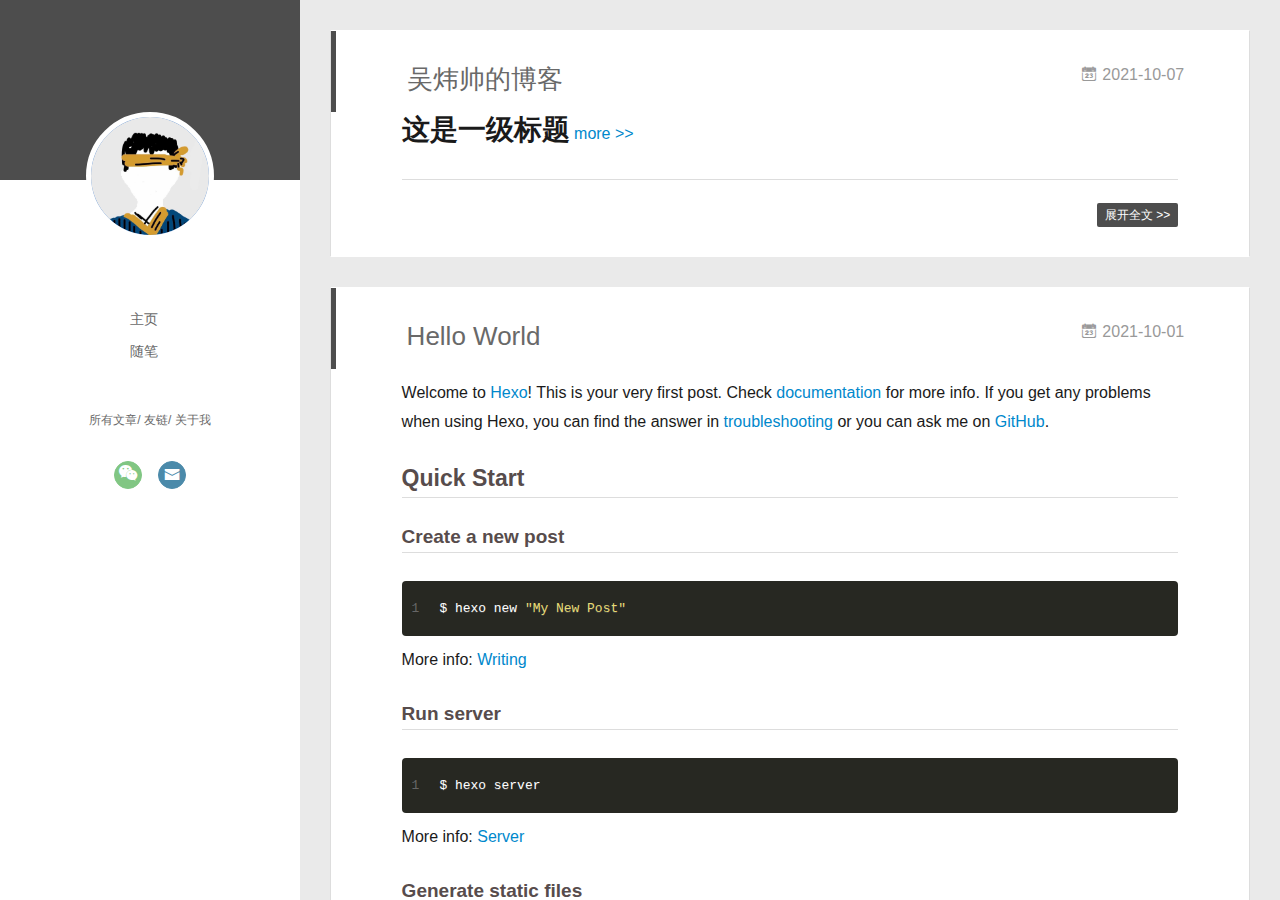
==== commit 389f139c: "Site updated: 2021-10-07 16:58:49" ====
--- a/index.html
+++ b/index.html
@@ -143,6 +143,71 @@
           </div>
           <div id="js-content" class="content-ll">
             
+  
+    <article id="post-吴炜帅的博客" class="article article-type-post  article-index" itemscope itemprop="blogPost">
+  <div class="article-inner">
+    
+      <header class="article-header">
+        
+  
+    <h1 itemprop="name">
+      <a class="article-title" href="/2021/10/07/%E5%90%B4%E7%82%9C%E5%B8%85%E7%9A%84%E5%8D%9A%E5%AE%A2/">吴炜帅的博客</a>
+    </h1>
+  
+
+        
+        <a href="/2021/10/07/%E5%90%B4%E7%82%9C%E5%B8%85%E7%9A%84%E5%8D%9A%E5%AE%A2/" class="archive-article-date">
+  	<time datetime="2021-10-07T08:22:45.000Z" itemprop="datePublished"><i class="icon-calendar icon"></i>2021-10-07</time>
+</a>
+        
+      </header>
+    
+    <div class="article-entry" itemprop="articleBody">
+      
+        <h1 id="这是一级标题"><a href="#这是一级标题" class="headerlink" title="这是一级标题"></a>这是一级标题</h1>
+        
+          <a class="article-more-a" href="/2021/10/07/%E5%90%B4%E7%82%9C%E5%B8%85%E7%9A%84%E5%8D%9A%E5%AE%A2/#more">more >></a>
+        
+      
+
+      
+    </div>
+    <div class="article-info article-info-index">
+      
+      
+      
+
+      
+        <p class="article-more-link">
+          <a class="article-more-a" href="/2021/10/07/%E5%90%B4%E7%82%9C%E5%B8%85%E7%9A%84%E5%8D%9A%E5%AE%A2/">展开全文 >></a>
+        </p>
+      
+
+      
+      <div class="clearfix"></div>
+    </div>
+  </div>
+</article>
+
+<aside class="wrap-side-operation">
+    <div class="mod-side-operation">
+        
+        <div class="jump-container" id="js-jump-container" style="display:none;">
+            <a href="javascript:void(0)" class="mod-side-operation__jump-to-top">
+                <i class="icon-font icon-back"></i>
+            </a>
+            <div id="js-jump-plan-container" class="jump-plan-container" style="top: -11px;">
+                <i class="icon-font icon-plane jump-plane"></i>
+            </div>
+        </div>
+        
+        
+    </div>
+</aside>
+
+
+
+
   
     <article id="post-hello-world" class="article article-type-post  article-index" itemscope itemprop="blogPost">
   <div class="article-inner">
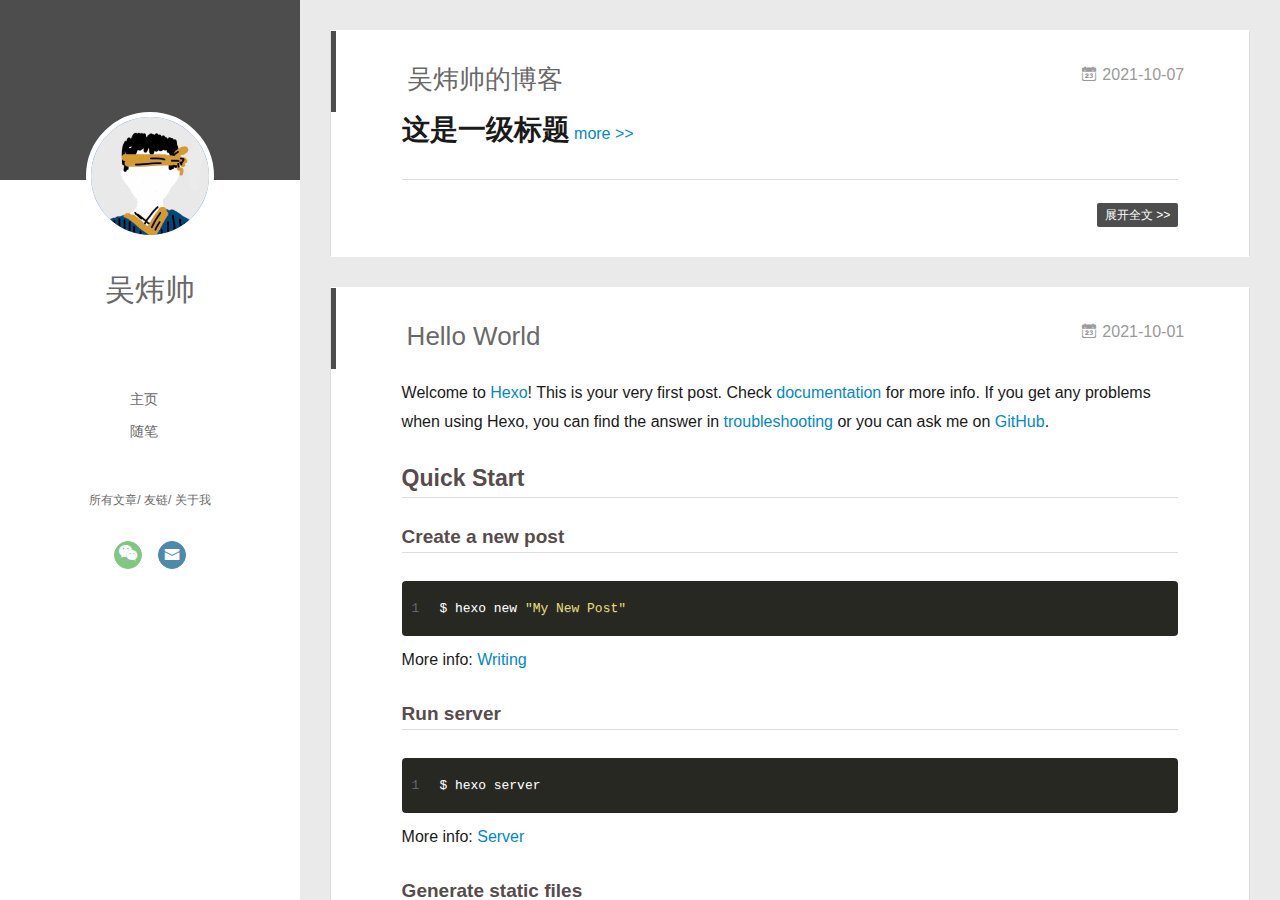
==== commit 4cb46e9f: "Site updated: 2021-10-07 17:29:22" ====
--- a/index.html
+++ b/index.html
@@ -12,8 +12,8 @@
 <meta property="og:title" content="Hexo">
 <meta property="og:url" content="http://example.com/index.html">
 <meta property="og:site_name" content="Hexo">
-<meta property="og:locale" content="en_US">
-<meta property="article:author" content="John Doe">
+<meta property="og:locale" content="zh_CN">
+<meta property="article:author" content="WWS">
 <meta name="twitter:card" content="summary">
   
     <link rel="alternative" href="/atom.xml" title="Hexo" type="application/atom+xml">
@@ -46,7 +46,7 @@
 			<img src="/assets/touxiang.png" class="js-avatar">
 		</a>
 		<hgroup>
-		  <h1 class="header-author"><a href="/"></a></h1>
+		  <h1 class="header-author"><a href="/">吴炜帅</a></h1>
 		</hgroup>
 		
 
@@ -100,7 +100,7 @@
 				<img src="/assets/touxiang.png" class="js-avatar">
 			</div>
 			<hgroup>
-			  <h1 class="header-author js-header-author"></h1>
+			  <h1 class="header-author js-header-author">吴炜帅</h1>
 			</hgroup>
 			
 			
@@ -294,7 +294,7 @@
   <div class="outer">
     <div id="footer-info">
     	<div class="footer-left">
-    		&copy; 2021 John Doe
+    		&copy; 2021 WWS
     	</div>
       	<div class="footer-right">
       		<a href="http://hexo.io/" target="_blank">Hexo</a>  Theme <a href="https://github.com/litten/hexo-theme-yilia" target="_blank">Yilia</a> by Litten
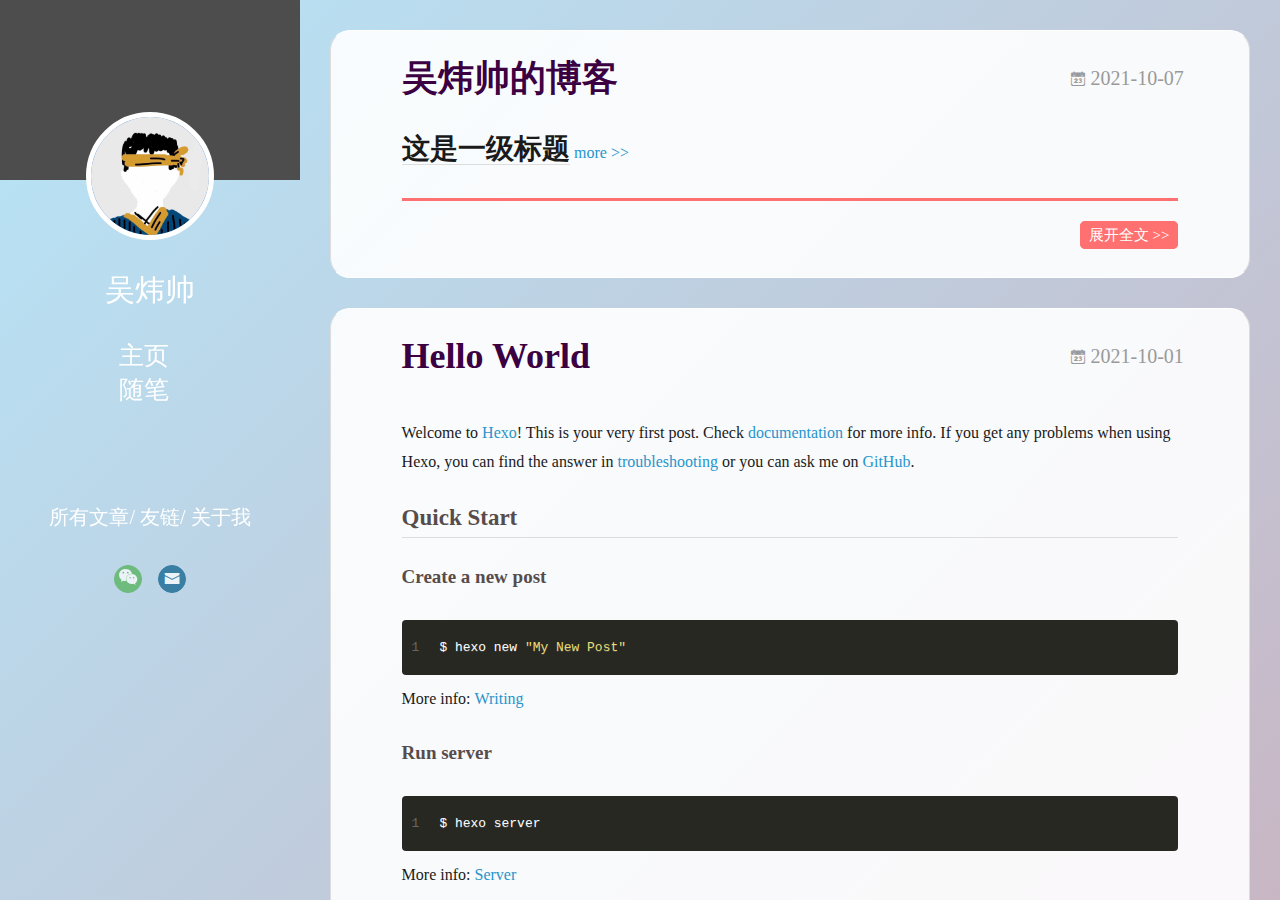
==== commit 2e346c5d: "Site updated: 2021-10-09 20:27:42" ====
--- a/index.html
+++ b/index.html
@@ -82,9 +82,14 @@
 					<a class="mail" target="_blank" href="mailto:1003108023@qq.com" title="mail"><i class="icon-mail"></i></a>
 		        
 			</div>
+			<!-- 网易云音乐 -->
+			<iframe frameborder="no" border="0" marginwidth="0" marginheight="0" width=255 height=86 src="//music.163.com/outchain/player?type=2&id=1376671433&auto=1&height=66"></iframe>
 		</nav>
 	</header>		
 </div>
+    
+
+
 
     </div>
     <div class="mid-col" q-class="show:isShow,hide:isShow|isFalse">
--- a/main.0cf68a.css
+++ b/main.0cf68a.css
@@ -1 +1,4309 @@
-.clearfix:after,.clearfix:before{content:"";display:table}.clearfix:after{clear:both}.left-col.show{box-shadow:0 0 6px 0 rgba(0,0,0,.75)}.mid-col,.mid-col.show .article,.tools-col,.tools-col .tools-section .search-tag.tagcloud .article-tag-list,.tools-col .tools-section .search-ul .search-tag span:hover,.tools-col .tools-section .search-ul .search-time span:hover,.tools-col .tools-section .search-ul .search-title:hover,.tools-col .tools-section .search-wrap .icon{transition:all .2s ease-in;-ms-transition:all .2s ease-in}@-webkit-keyframes leftIn{0%,60%,75%,90%,to{-webkit-animation-timing-function:cubic-bezier(.215,.61,.355,1);animation-timing-function:cubic-bezier(.215,.61,.355,1)}0%{-webkit-transform:translateZ(0);transform:translateZ(0)}60%{-webkit-transform:translate3d(358px,0,0);transform:translate3d(358px,0,0)}75%{-webkit-transform:translate3d(323px,0,0);transform:translate3d(323px,0,0)}90%{-webkit-transform:translate3d(338px,0,0);transform:translate3d(338px,0,0)}to{-webkit-transform:translate3d(333px,0,0);transform:translate3d(333px,0,0)}}@keyframes leftIn{0%,60%,75%,90%,to{-webkit-animation-timing-function:cubic-bezier(.215,.61,.355,1);animation-timing-function:cubic-bezier(.215,.61,.355,1)}0%{-webkit-transform:translateZ(0);transform:translateZ(0)}60%{-webkit-transform:translate3d(358px,0,0);transform:translate3d(358px,0,0)}75%{-webkit-transform:translate3d(323px,0,0);transform:translate3d(323px,0,0)}90%{-webkit-transform:translate3d(338px,0,0);transform:translate3d(338px,0,0)}to{-webkit-transform:translate3d(333px,0,0);transform:translate3d(333px,0,0)}}.mid-col.show{-webkit-animation-duration:.8s;animation-duration:.8s;-webkit-animation-fill-mode:both;animation-fill-mode:both;-webkit-animation-name:leftIn;animation-name:leftIn}@-webkit-keyframes leftOut{0%,60%,75%,90%,to{-webkit-animation-timing-function:cubic-bezier(.215,.61,.355,1);animation-timing-function:cubic-bezier(.215,.61,.355,1)}0%{-webkit-transform:translate3d(333px,0,0);transform:translate3d(333px,0,0)}60%{-webkit-transform:translate3d(-25px,0,0);transform:translate3d(-25px,0,0)}75%{-webkit-transform:translate3d(10px,0,0);transform:translate3d(10px,0,0)}90%{-webkit-transform:translate3d(-5px,0,0);transform:translate3d(-5px,0,0)}to{-webkit-transform:translateZ(0);transform:translateZ(0)}}@keyframes leftOut{0%,60%,75%,90%,to{-webkit-animation-timing-function:cubic-bezier(.215,.61,.355,1);animation-timing-function:cubic-bezier(.215,.61,.355,1)}0%{-webkit-transform:translate3d(333px,0,0);transform:translate3d(333px,0,0)}60%{-webkit-transform:translate3d(-25px,0,0);transform:translate3d(-25px,0,0)}75%{-webkit-transform:translate3d(10px,0,0);transform:translate3d(10px,0,0)}90%{-webkit-transform:translate3d(-5px,0,0);transform:translate3d(-5px,0,0)}to{-webkit-transform:translateZ(0);transform:translateZ(0)}}.mid-col.hide{-webkit-animation-duration:.8s;animation-duration:.8s;-webkit-animation-name:leftOut;animation-name:leftOut}@-webkit-keyframes smallLeftIn{0%,60%,75%,90%,to{-webkit-animation-timing-function:cubic-bezier(.215,.61,.355,1);animation-timing-function:cubic-bezier(.215,.61,.355,1)}0%{-webkit-transform:translateZ(0);transform:translateZ(0)}60%{-webkit-transform:translate3d(325px,0,0);transform:translate3d(325px,0,0)}75%{-webkit-transform:translate3d(290px,0,0);transform:translate3d(290px,0,0)}90%{-webkit-transform:translate3d(305px,0,0);transform:translate3d(305px,0,0)}to{-webkit-transform:translate3d(300px,0,0);transform:translate3d(300px,0,0)}}@keyframes smallLeftIn{0%,60%,75%,90%,to{-webkit-animation-timing-function:cubic-bezier(.215,.61,.355,1);animation-timing-function:cubic-bezier(.215,.61,.355,1)}0%{-webkit-transform:translateZ(0);transform:translateZ(0)}60%{-webkit-transform:translate3d(325px,0,0);transform:translate3d(325px,0,0)}75%{-webkit-transform:translate3d(290px,0,0);transform:translate3d(290px,0,0)}90%{-webkit-transform:translate3d(305px,0,0);transform:translate3d(305px,0,0)}to{-webkit-transform:translate3d(300px,0,0);transform:translate3d(300px,0,0)}}.tools-col.show{-webkit-animation-duration:.8s;animation-duration:.8s;-webkit-animation-fill-mode:both;animation-fill-mode:both;-webkit-animation-name:smallLeftIn;animation-name:smallLeftIn}@-webkit-keyframes smallleftOut{0%,60%,75%,90%,to{-webkit-animation-timing-function:cubic-bezier(.215,.61,.355,1);animation-timing-function:cubic-bezier(.215,.61,.355,1)}0%{-webkit-transform:translate3d(333px,0,0);transform:translate3d(333px,0,0)}60%{-webkit-transform:translate3d(-25px,0,0);transform:translate3d(-25px,0,0)}75%{-webkit-transform:translate3d(10px,0,0);transform:translate3d(10px,0,0)}90%{-webkit-transform:translate3d(-5px,0,0);transform:translate3d(-5px,0,0)}to{-webkit-transform:translateZ(0);transform:translateZ(0)}}@keyframes smallleftOut{0%,60%,75%,90%,to{-webkit-animation-timing-function:cubic-bezier(.215,.61,.355,1);animation-timing-function:cubic-bezier(.215,.61,.355,1)}0%{-webkit-transform:translate3d(333px,0,0);transform:translate3d(333px,0,0)}60%{-webkit-transform:translate3d(-25px,0,0);transform:translate3d(-25px,0,0)}75%{-webkit-transform:translate3d(10px,0,0);transform:translate3d(10px,0,0)}90%{-webkit-transform:translate3d(-5px,0,0);transform:translate3d(-5px,0,0)}to{-webkit-transform:translateZ(0);transform:translateZ(0)}}.tools-col.hide{-webkit-animation-duration:.8s;animation-duration:.8s;-webkit-animation-fill-mode:both;animation-fill-mode:both;-webkit-animation-name:smallleftOut;animation-name:smallleftOut}html{-ms-text-size-adjust:100%;-webkit-text-size-adjust:100%;-webkit-tap-highlight-color:transparent;height:100%}body{margin:0;font-size:14px;font-family:Helvetica Neue,Helvetica,STHeiTi,Arial,sans-serif;line-height:1.5;color:#333;background-color:#fff;min-height:100%}article,aside,details,figcaption,figure,footer,header,hgroup,main,menu,nav,section,summary{display:block}audio,canvas,progress,video{display:inline-block}audio:not([controls]){display:none;height:0}progress{vertical-align:baseline}[hidden],template{display:none}a{background:transparent;text-decoration:none;color:#08c}a:active{outline:0}abbr[title]{border-bottom:1px dotted}b,strong{font-weight:700}dfn{font-style:italic}mark{background:#ff0;color:#000}small{font-size:80%}sub,sup{font-size:75%;line-height:0;position:relative;vertical-align:baseline}sup{top:-.5em}sub{bottom:-.25em}img{border:0;vertical-align:middle;max-width:100%}svg:not(:root){overflow:hidden}pre{overflow:auto;white-space:pre;white-space:pre-wrap;word-wrap:break-word}code,kbd,pre,samp{font-family:monospace,monospace;font-size:1em}button,input,optgroup,select,textarea{color:inherit;font:inherit;margin:0;vertical-align:middle}button,input,select{overflow:visible}button,select{text-transform:none}button,html input[type=button],input[type=reset],input[type=submit]{-webkit-appearance:button;cursor:pointer}[disabled]{cursor:default}button::-moz-focus-inner,input::-moz-focus-inner{border:0;padding:0}input{line-height:normal}input[type=checkbox],input[type=radio]{box-sizing:border-box;padding:0}input[type=number]::-webkit-inner-spin-button,input[type=number]::-webkit-outer-spin-button{height:auto}input[type=search]{-webkit-appearance:textfield;box-sizing:border-box}input[type=search]::-webkit-search-cancel-button,input[type=search]::-webkit-search-decoration{-webkit-appearance:none}fieldset{border:1px solid silver;margin:0 2px;padding:.35em .625em .75em}legend{border:0;padding:0}textarea{overflow:auto;resize:vertical;vertical-align:top}optgroup{font-weight:700}button,input,select,textarea{outline:0}input,textarea{-webkit-user-modify:read-write-plaintext-only}input::-ms-clear,input::-ms-reveal{display:none}input::-moz-placeholder,textarea::-moz-placeholder{color:#999}input:-ms-input-placeholder,textarea:-ms-input-placeholder{color:#999}input::-webkit-input-placeholder,textarea::-webkit-input-placeholder{color:#999}.placeholder{color:#999}table{border-collapse:collapse;border-spacing:0}td,th{padding:0}blockquote,figure,form,h1,h2,h3,h4,h5,h6,p{margin:0}dd,dl,li,ol,ul{margin:0;padding:0}ol,ul{list-style:none outside none}h1,h2,h3{line-height:2;font-weight:400}h1{font-size:18px}h2{font-size:16px}h3{font-size:14px}i{font-style:normal}*{box-sizing:border-box}@font-face{font-family:iconfont;src:url(./fonts/iconfont.b322fa.eot);src:url(./fonts/iconfont.b322fa.eot#iefix) format("embedded-opentype"),url(./fonts/iconfont.8c627f.woff) format("woff"),url(./fonts/iconfont.16acc2.ttf) format("truetype"),url(./fonts/iconfont.45d7ee.svg#iconfont) format("svg")}[class*=" icon-"],[class^=icon-]{font-family:iconfont!important;speak:none;font-size:16px;font-style:normal;font-weight:400;font-variant:normal;text-transform:none;line-height:1;-webkit-font-smoothing:antialiased;-moz-osx-font-smoothing:grayscale}.icon-twitter:before{content:"\E600"}.icon-facebook:before{content:"\E601"}.icon-clock:before{content:"\E602"}.icon-mail:before{content:"\E609"}.icon-link:before{content:"\E6AB"}.icon-search:before{content:"\E65B"}.icon-smile:before{content:"\E64A"}.icon-roundrightfill:before{content:"\E65A"}.icon-list:before{content:"\E682"}.icon-book:before{content:"\E6FE"}.icon-home:before{content:"\E6BB"}.icon-share:before{content:"\E618"}.icon-back:before{content:"\E625"}.icon-qq:before{content:"\E62D"}.icon-weibo:before{content:"\E619"}.icon-segmentfault:before{content:"\E603"}.icon-sort:before{content:"\E700"}.icon-jianshu:before{content:"\E613"}.icon-circle-left:before{content:"\E71F"}.icon-circle-right:before{content:"\E720"}.icon-loading:before{content:"\E614"}.icon-acfun:before{content:"\E604"}.icon-close:before{content:"\E60C"}.icon-tumblr:before{content:"\E6B0"}.icon-calendar:before{content:"\E667"}.icon-rss:before{content:"\E877"}.icon-price-tags:before{content:"\E6F9"}.icon-quo-left:before{content:"\E7F5"}.icon-quo-right:before{content:"\E7F6"}.icon-back1:before{content:"\E64E"}.icon-github:before{content:"\E735"}.icon-film:before{content:"\E7B7"}.icon-weixin:before{content:"\E61F"}.icon-qzone:before{content:"\E680"}.icon-category:before{content:"\E605"}.icon-douban:before{content:"\E64C"}.icon-roundleftfill:before{content:"\E799"}.icon-tuding:before{content:"\E651"}.icon-zhihu:before{content:"\E61B"}.icon-linkedin:before{content:"\E6D4"}.icon-google:before{content:"\E635"}.icon-plane:before{content:"\E62F"}.icon-bilibili:before{content:"\E622"}.icon-psn:before{content:"\E6C7"}body,button,input,select,textarea{color:#1a1a1a;font-family:lucida grande,lucida sans unicode,lucida,helvetica,Hiragino Sans GB,Microsoft YaHei,WenQuanYi Micro Hei,sans-serif;font-size:16px;font-size:1rem;line-height:1.75}body{overflow-y:hidden;background:#eaeaea}#container,body,html{height:100%;overflow-x:hidden;overflow-y:auto}#mobile-nav{display:none}#container{position:relative;min-height:100%}#container .anm-canvas{display:none}#container.show .anm-canvas{display:block;position:fixed}.body-wrap{margin-bottom:80px}.mid-col{position:absolute;right:0;min-height:100%;background:#eaeaea;left:300px;width:auto}.mid-col.show{background:none;opacity:.9}.mid-col.show .article{background:hsla(0,0%,100%,.3)}.left-col{background:#fff;width:300px;position:fixed;opacity:1;transition:all .2s ease-in;height:100%;z-index:999}.left-col .overlay{width:100%;height:180px;position:absolute}.left-col .intrude-less{width:76%;text-align:center;margin:112px auto 0}.left-col #header{width:100%;height:300px;position:relative;border-bottom:1px solid color-border}.left-col #header a{color:#696969}.left-col #header a:hover{color:#b0a0aa}.left-col #header .header-subtitle{text-align:center;color:#999;font-size:14px;line-height:25px;overflow:hidden;text-overflow:ellipsis;display:-webkit-box;-webkit-line-clamp:2;-webkit-box-orient:vertical}.left-col #header .header-menu{font-weight:300;line-height:31px;text-transform:uppercase;float:none;min-height:150px;margin-left:-12px;text-align:center;display:-webkit-box;-webkit-box-orient:horizontal;-webkit-box-pack:center;-webkit-box-align:center}.left-col #header .header-menu li{cursor:default}.left-col #header .header-menu li a{font-size:14px;min-width:300px}.left-col #header .header-smart-menu{font-size:12px;margin-bottom:20px}.left-col #header .header-smart-menu a:after{content:"/"}.left-col #header .header-smart-menu a:last-child:after{content:""}.left-col #header .profilepic{display:block;border:5px solid #fff;border-radius:300px;width:128px;height:128px;margin:0 auto;position:relative;overflow:hidden;background:#88acdb;-webkit-transition:all .2s ease-in;display:-webkit-box;-webkit-box-orient:horizontal;-webkit-box-pack:center;-webkit-box-align:center;text-align:center}.left-col #header .profilepic img{border-radius:300px;opacity:1;-webkit-transition:all .2s ease-in}.left-col #header .profilepic img.show{width:100%;height:100%;opacity:1}.left-col #header .header-author{text-align:center;margin:.67em 0;font-family:Roboto,serif;font-size:30px;transition:.3s}::-webkit-scrollbar{width:10px;height:10px}::-webkit-scrollbar-button{width:0;height:0}::-webkit-scrollbar-button:end:decrement,::-webkit-scrollbar-button:start:increment{display:none}::-webkit-scrollbar-corner{display:block}::-webkit-scrollbar-thumb{border-radius:8px;background-color:rgba(0,0,0,.2)}::-webkit-scrollbar-thumb:hover{border-radius:8px;background-color:rgba(0,0,0,.5)}::-webkit-scrollbar-thumb,::-webkit-scrollbar-track{border-right:1px solid transparent;border-left:1px solid transparent}::-webkit-scrollbar-track:hover{background-color:rgba(0,0,0,.15)}::-webkit-scrollbar-button:start{width:10px;height:10px;background:url(./img/scrollbar_arrow.png) no-repeat 0 0}::-webkit-scrollbar-button:start:hover{background:url(./img/scrollbar_arrow.png) no-repeat -15px 0}::-webkit-scrollbar-button:start:active{background:url(./img/scrollbar_arrow.png) no-repeat -30px 0}::-webkit-scrollbar-button:end{width:10px;height:10px;background:url(./img/scrollbar_arrow.png) no-repeat 0 -18px}::-webkit-scrollbar-button:end:hover{background:url(./img/scrollbar_arrow.png) no-repeat -15px -18px}::-webkit-scrollbar-button:end:active{background:url(./img/scrollbar_arrow.png) no-repeat -30px -18px}.article-entry .highlight,.article-entry pre{background:#272822;margin:10px 0;padding:10px;overflow:auto;color:#fff;font-size:.9em;line-height:22.400000000000002px}.article-entry .gist .gist-file .gist-data .line-numbers,.article-entry .highlight .gutter pre,.article-entry .highlight .gutter pre .line{color:#666}.article-entry code,.article-entry pre{font-family:Source Code Pro,Consolas,Monaco,Menlo,monospace}.article-entry code{background:#eee;padding:0 .3em;border:none}.article-entry pre code{background:none;text-shadow:none;padding:0;color:#fff}.article-entry .highlight{border-radius:4px}.article-entry .highlight pre{border:none;margin:0;padding:0}.article-entry .highlight table{margin:0;width:auto}.article-entry .highlight td{border:none;padding:0}.article-entry .highlight figcaption{color:highlight-comment;line-height:1em;margin-bottom:1em}.article-entry .highlight figcaption:after,.article-entry .highlight figcaption:before{content:"";display:table}.article-entry .highlight figcaption:after{clear:both}.article-entry .highlight figcaption a{float:right}.article-entry .highlight .gutter pre{text-align:right;padding-right:20px}.article-entry .highlight .gutter pre .line{text-shadow:none}.article-entry .highlight .line{color:#fff;min-height:19px}.article-entry .gist{margin:0 -20px;border-style:solid;border-color:#ddd;border-width:1px 0;background:#272822;padding:15px 20px 15px 0}.article-entry .gist .gist-file{border:none;font-family:Source Code Pro,Consolas,Monaco,Menlo,monospace;margin:0}.article-entry .gist .gist-file .gist-data{background:none;border:none}.article-entry .gist .gist-file .gist-data .line-numbers{background:none;border:none;padding:0 20px 0 0}.article-entry .gist .gist-file .gist-data .line-data{padding:0!important}.article-entry .gist .gist-file .highlight{margin:0;padding:0;border:none}.article-entry .gist .gist-file .gist-meta{background:#272822;color:highlight-comment;font:.85em Helvetica Neue,Helvetica,Arial,sans-serif;text-shadow:0 0;padding:0;margin-top:1em;margin-left:20px}.article-entry .gist .gist-file .gist-meta a{color:#258fb8;font-weight:400}.article-entry .gist .gist-file .gist-meta a:hover{text-decoration:underline}pre .comment{color:#75715e}pre .class .params,pre .function .keyword,pre .keyword{color:#66d9ef}pre .css .value,pre .doctype,pre .function,pre .params,pre .tag{color:#fff}pre .at_rule,pre .at_rule .keyword,pre .css~* .tag,pre .preprocessor,pre .preprocessor .keyword,pre .title{color:#f92672}pre .attribute,pre .built_in,pre .class,pre .css~* .class,pre .function .title{color:#a6e22e}pre .string,pre .value{color:#e6db74}pre .number{color:#7163d7}pre .css~* .id,pre .id{color:#fd971f}#header .tagcloud a{color:#fff}.tagcloud a{display:inline-block;text-decoration:none;font-weight:400;font-size:10px;color:#fff;height:18px;line-height:18px;float:left;padding:0 5px 0 10px;position:relative;border-radius:0 5px 5px 0;margin:5px 9px 5px 8px;font-family:Menlo,Monaco,Andale Mono,lucida console,Courier New,monospace}.tagcloud a:hover{opacity:.8}.tagcloud a:before{content:" ";width:0;height:0;position:absolute;top:0;left:-18px;border:9px solid transparent}.tagcloud a:after{content:" ";width:4px;height:4px;background-color:#fff;border-radius:4px;box-shadow:0 0 0 1px rgba(0,0,0,.3);position:absolute;top:7px;left:2px}.tagcloud a.color1{background:#ff945c}.tagcloud a.color1:before{border-right-color:#ff945c}.tagcloud a.color2{background:#cc8167}.tagcloud a.color2:before{border-right-color:#cc8167}.tagcloud a.color3{background:#ba8f6c}.tagcloud a.color3:before{border-right-color:#ba8f6c}.tagcloud a.color4{background:#94635c}.tagcloud a.color4:before{border-right-color:#94635c}.tagcloud a.color5{background:#7b5d5f}.tagcloud a.color5:before{border-right-color:#7b5d5f}.article-tag-list .article-tag-list-item{float:left}.article-pop-out .icon-tuding{color:#999;float:left;margin-right:10px;margin-top:6px}.article-category,.article-category .article-tag-list,.article-tag,.article-tag .article-tag-list{float:left}.article-category .icon,.article-tag .icon{color:#999;float:left;margin-right:10px;margin-top:6px}.article-pop-out{float:left}.archive-article-date{color:#999;margin-right:7.6923%;float:right}.archive-article-date .icon{margin:5px 5px 5px 0}.glass{background-color:rgba(54,70,93,.9);z-index:998;transition:opacity .15s;width:100%;height:100%;display:none}.glass,.tagcloud-ctn{left:0;opacity:1;bottom:0;position:fixed;right:0;top:0}.tagcloud-ctn{z-index:90120;background-size:100% 100%}.tagcloud-ctn .tagcloud-global{position:fixed;top:50%;left:50%;margin-top:-115px;margin-left:-315px;width:630px}.tagcloud-ctn .tagcloud-global a{width:80px;height:80px;border-radius:50%;background:#f2992e;color:#fff;display:block;float:left;line-height:80px;text-align:center}.tagcloud-ctn .tagcloud-global .tab-post-types .tab-post-type:first-child .post-type-icon{background:#f2992e}.tagcloud-ctn .tagcloud-global .tab-post-types .tab-post-type:nth-child(2) .post-type-icon{background:#56bc8a}.tagcloud-ctn .tagcloud-global .tab-post-types .tab-post-type:nth-child(3) .post-type-icon{background:#4aa8d8}.tagcloud-ctn .tagcloud-global .tab-post-types .tab-post-type:nth-child(4) .post-type-icon{background:#a77dc2}.tagcloud-ctn .tagcloud-global .tab-post-types .tab-post-type:nth-child(5) .post-type-icon{background:#dd765d}#header .header-nav{width:100%;position:absolute;transition:-webkit-transform .3s ease-in;transition:transform .3s ease-in;transition:transform .3s ease-in,-webkit-transform .3s ease-in}#header .header-nav .social{margin-top:10px;text-align:center;display:-webkit-box;display:-ms-flexbox;display:flex;-ms-flex-wrap:wrap;flex-wrap:wrap;-webkit-box-pack:center;-ms-flex-pack:center;justify-content:center}#header .header-nav .social a{border-radius:50%;display:-moz-inline-stack;display:inline-block;vertical-align:middle;*vertical-align:auto;zoom:1;*display:inline;margin:0 8px 15px;transition:.3s;text-align:center;color:#fff;opacity:.7;width:28px;height:28px;line-height:26px}#header .header-nav .social a:hover{opacity:1}#header .header-nav .social a.weibo{background:#aaf;border:1px solid #aaf}#header .header-nav .social a.weibo:hover{border:1px solid #aaf}#header .header-nav .social a.segmentfault{background:#009a61;border:1px solid #009a61}#header .header-nav .social a.segmentfault:hover{border:1px solid #009a61}#header .header-nav .social a.rss{background:#ef7522;border:1px solid #ef7522}#header .header-nav .social a.rss:hover{border:1px solid #cf5d0f}#header .header-nav .social a.github{background:#afb6ca;border:1px solid #afb6ca}#header .header-nav .social a.github:hover{border:1px solid #909ab6}#header .header-nav .social a.facebook{background:#3b5998;border:1px solid #3b5998}#header .header-nav .social a.facebook:hover{border:1px solid #2d4373}#header .header-nav .social a.google{background:#c83d20;border:1px solid #c83d20}#header .header-nav .social a.google:hover{border:1px solid #9c3019}#header .header-nav .social a.twitter{background:#55cff8;border:1px solid #55cff8}#header .header-nav .social a.twitter:hover{border:1px solid #24c1f6}#header .header-nav .social a.linkedin{background:#005a87;border:1px solid #005a87}#header .header-nav .social a.linkedin:hover{border:1px solid #006b98}#header .header-nav .social a.acfun{background:#fd4c5d;border:1px solid #fd4c5d}#header .header-nav .social a.acfun:hover{border:1px solid #fd4c5d}#header .header-nav .social a.bilibili{background:#e15280;border:1px solid #e15280}#header .header-nav .social a.bilibili:hover{border:1px solid #e15280}#header .header-nav .social a.zhihu{background:#0078d8;border:1px solid #0078d8}#header .header-nav .social a.zhihu:hover{border:1px solid #0078d8}#header .header-nav .social a.douban{background:#06c611;border:1px solid #06c611}#header .header-nav .social a.douban:hover{border:1px solid #06c611}#header .header-nav .social a.mail{background:#005a87;border:1px solid #005a87}#header .header-nav .social a.mail:hover{border:1px solid #006b98}#header .header-nav .social a.jianshu{background:#ff5722;border:1px solid #ff5722}#header .header-nav .social a.jianshu:hover{border:1px solid #ff5722}#header .header-nav .social a.weixin{background:#4caf50;border:1px solid #4caf50}#header .header-nav .social a.weixin:hover{border:1px solid #4caf50}#header .header-nav .social a.qq{background:#34baad;border:1px solid #34baad}#header .header-nav .social a.qq:hover{border:1px solid #34baad}#header .header-nav .social a.psn{background:#086ef6;border:1px solid #086ef6}#header .header-nav .social a.psn:hover{border:1px solid #086ef6}#page-nav{text-align:center;margin-top:30px}#page-nav .page-number{width:20px;height:25px;background:#4d4d4d;display:inline-block;color:#fff;line-height:25px;font-size:12px;margin:0 5px 30px;border-radius:2px}#page-nav .page-number:hover{background:#5e5e5e}#page-nav .current{background:#88acdb;cursor:default}#page-nav .current:hover{background:#88acdb}#page-nav .extend{color:#4d4d4d;margin:0 27px;opacity:1}#page-nav .extend:hover{color:#5e5e5e}#page-nav:hover .extend{opacity:1}.archives-wrap{position:relative;margin:0 30px;padding-right:60px;border-bottom:1px solid #eee;background:#fff}.archives-wrap:first-child{margin-top:30px}.archives-wrap:last-child{margin-bottom:80px}.archives-wrap .archive-year-wrap{line-height:35px;width:200px;position:absolute;padding-top:15px;font-size:1.8em;z-index:1}.archives-wrap .archive-year-wrap a{color:#666;font-weight:700;padding-left:48px}.archives{position:relative}.archives .article-info{border:none}.archives .archive-article{margin-left:200px;padding:20px 0;border-bottom:1px solid #eee;border-top:1px solid #fff;position:relative}.archives .archive-article:first-child{border-top:none}.archives .archive-article:last-child{border-bottom:none}.archives .archive-article-title{font-size:16px;color:#333;transition:color .3s}.archives .archive-article-title:hover{color:#657b83}.archives .archive-article-title span{display:block;color:#a8a8a8;font-size:12px;line-height:14px;height:7px;padding-left:2px}.archives .archive-article-title span:before{display:inline-block;content:"\201C";font-family:serif;font-size:30px;float:left;margin:4px 4px 0 -12px;color:#c8c8c8}.archive-article-inner .icon-clock{margin-right:5px}.archive-article-inner .archive-article-header{position:relative;min-height:36px}.archive-article-inner .article-meta{position:relative;float:right;margin-top:-10px;color:#555;background:none;text-align:right;width:auto}.archive-article-inner .article-meta .article-date time{color:#aaa}.archive-article-inner .article-meta .archive-article-date,.archive-article-inner .article-meta .article-tag-list{margin-right:30px;display:-moz-inline-stack;display:inline-block;vertical-align:middle;zoom:1;color:#666;font-size:14px}.archive-article-inner .article-meta .archive-article-date{cursor:default;font-size:12px;margin-bottom:5px;margin-top:-10px;margin-right:0}.archive-article-inner .article-meta .article-category:before{float:left;margin-top:1px;left:15px}.archive-article-inner .article-meta .article-category .article-category-link{width:auto;max-width:83px;padding-left:10px}.archive-article-inner .article-meta .article-tag-list{margin-top:0}.archive-article-inner .article-meta .article-tag-list:before{left:15px}.archive-article-inner .article-meta .article-tag-list .article-tag-list-item{display:inline-block;width:auto;max-width:83px;padding-left:8px;font-size:12px}.tools-col{width:300px;height:100%;position:fixed;left:0;top:0;z-index:0;padding:0;opacity:0;-webkit-overflow-scrolling:touch;overflow-scrolling:touch}.tools-col.show{opacity:1}.tools-col.hide{z-index:0}.tools-col .tools-nav{display:none}.tools-col .tools-section,.tools-col .tools-wrap{height:100%;color:#e5e5e5;width:360px;overflow:hidden;overflow-y:auto}.tools-col .tools-section ::-webkit-scrollbar,.tools-col .tools-wrap ::-webkit-scrollbar{display:none}.tools-col .tools-section .search-wrap{width:310px;margin:20px 20px 10px;position:relative}.tools-col .tools-section .search-wrap .search-ipt{width:310px;color:#fff;background:none;border:none;border-bottom:2px solid #fff;font-family:Roboto,serif}.tools-col .tools-section .search-wrap .icon{position:absolute;right:0;top:7px;color:#fff;cursor:pointer}.tools-col .tools-section .search-wrap .icon:hover{-webkit-transform:scale(1.2);transform:scale(1.2)}.tools-col .tools-section .search-wrap ::-webkit-input-placeholder{color:#ededed}.tools-col .tools-section .search-tag.tagcloud{text-align:center;position:relative}.tools-col .tools-section .search-tag.tagcloud .search-tag-wording{font-size:12px;float:right;margin:4px 75px 0 0}.tools-col .tools-section .search-tag.tagcloud .search-switch{width:40px;height:25px;display:block}.tools-col .tools-section .search-tag.tagcloud .search-switch input{width:40px;height:14px;position:absolute;top:0;right:30px;z-index:2;border:0;background:0 0;-webkit-appearance:none;outline:0}.tools-col .tools-section .search-tag.tagcloud .search-switch input:before{content:"";width:40px;height:14px;border:1px solid #bdcabc;background-color:#fdfdfd;border-radius:20px;cursor:pointer;display:inline-block;position:relative;vertical-align:middle;box-sizing:content-box;box-shadow:inset 0 0 0 0 #dfdfdf;transition:border .4s,box-shadow .4s;background-clip:content-box}.tools-col .tools-section .search-tag.tagcloud .search-switch input:checked:before{border-color:#64bd63;box-shadow:inset 0 0 0 .16rem #64bd63;background-color:#64bd63;transition:border .4s,box-shadow .4s,background-color 1.2s}.tools-col .tools-section .search-tag.tagcloud .search-switch input:checked:after{left:27px;background:#fff}.tools-col .tools-section .search-tag.tagcloud .search-switch input:after{content:"";width:14px;height:14px;position:absolute;top:16px;left:2px;-webkit-transform:translateY(-50%);border-radius:100%;background-color:#91c0f1;box-shadow:0 1px 1px rgba(0,0,0,.4);transition:left .2s;cursor:pointer}.tools-col .tools-section .search-tag.tagcloud .article-tag-list{display:none;margin:15px 10px 0;padding:10px;background:hsla(0,0%,100%,.2)}.tools-col .tools-section .search-tag.tagcloud .article-tag-list.show{display:block}.tools-col .tools-section .search-tag.tagcloud .a{float:none}.tools-col .tools-section .search-ul{margin-top:10px;color:rgba(77,77,77,.75);-webkit-overflow-scrolling:touch;overflow-scrolling:touch;overflow-y:auto}.tools-col .tools-section .search-ul .search-li{padding:10px 20px;border-bottom:1px dotted #dcdcdc}.tools-col .tools-section .search-ul .search-li:hover{background:hsla(0,0%,100%,.2)}.tools-col .tools-section .search-ul .search-title{overflow:hidden;white-space:nowrap;text-overflow:ellipsis;display:block;color:#fffff8;text-shadow:1px 1px rgba(77,77,77,.25)}.tools-col .tools-section .search-ul .search-title .icon{margin-right:10px;color:#fffdd8}.tools-col .tools-section .search-ul .search-title:hover{color:#fff}.tools-col .tools-section .search-ul .search-tag,.tools-col .tools-section .search-ul .search-time{font-size:12px;color:#fffdd8;margin-right:10px}.tools-col .tools-section .search-ul .search-tag .icon,.tools-col .tools-section .search-ul .search-time .icon{margin-right:0}.tools-col .tools-section .search-ul .search-tag span,.tools-col .tools-section .search-ul .search-time span{cursor:pointer}.tools-col .tools-section .search-ul .search-tag span:hover,.tools-col .tools-section .search-ul .search-time span:hover{color:#fff}.tools-col .tools-section .search-ul .search-time{float:left}.tools-col .tools-section .search-ul .search-tag span{margin-right:5px}.tools-col .tools-section-friends{padding-top:30px}.tools-col .aboutme-wrap{display:-webkit-box;display:-ms-flexbox;display:flex;-webkit-box-align:center;-ms-flex-align:center;align-items:center;-webkit-box-pack:center;-ms-flex-pack:center;justify-content:center;width:100%;height:100%;color:#fffdd8;text-shadow:1px 1px rgba(77,77,77,.45)}.body-wrap>article{position:relative}@-webkit-keyframes cd-bounce-1{0%{opacity:0;-webkit-transform:scale(1)}60%{opacity:1;-webkit-transform:scale(1.01)}to{-webkit-transform:scale(1)}}@keyframes cd-bounce-1{0%{opacity:0;-webkit-transform:scale(1);transform:scale(1)}60%{opacity:1;-webkit-transform:scale(1.01);transform:scale(1.01)}to{-webkit-transform:scale(1);transform:scale(1)}}.article{margin:30px;position:relative;border:1px solid #ddd;border-top:1px solid #fff;border-bottom:1px solid #fff;background:#fff;transition:all .2s ease-in}.article img{max-width:100%}.article-inner h1.article-title,.article-title{color:#696969;margin-left:0;font-weight:300;line-height:35px;margin-bottom:20px;font-size:26px;transition:color .3s}.article-header{border-left:5px solid #4d4d4d;padding:30px 0 15px 25px;padding-left:7.6923%}.article-meta{width:150px;font-size:14;text-align:right;position:absolute;right:0;top:23px;text-align:center;z-index:1}.article-meta time{color:#aaa}.article-meta time .icon-clock{margin-right:8px;font-size:16px}.article-more-link{margin-top:0;text-align:left;float:right}.article-more-link a{background:#4d4d4d;color:#fff;font-size:12px;padding:5px 8px;line-height:16px;border-radius:2px;transition:background .3s}.article-more-link a:hover{background:#3c3c3c}.article-more-link a.hidden{visibility:hidden}.article-info.info-on-right{margin:10px 0 0;float:right}.article-info-index.article-info{padding-top:20px;margin:30px 7.6923% 0;min-height:72px;border-top:1px solid #ddd}.article-info-post.article-info{padding:0;border:none;margin:-30px 0 20px 7.6923%}.article-inner p{margin:0 0 1.75em}.article-inner{border-color:#d1d1d1}.article-inner h1{font-size:28px;font-size:1.75rem;line-height:1.25;margin-top:2em;margin-bottom:1em}.article-inner h2{font-size:23px;font-size:1.4375rem;line-height:1.2173913043;margin-top:2.4347826087em;margin-bottom:1.2173913043em}.article-inner h3{font-size:19px;font-size:1.1875rem;line-height:1.1052631579;margin-top:2.9473684211em;margin-bottom:1.4736842105em}.article-inner h4,.article-inner h5,.article-inner h6{font-size:16px;font-size:1rem;line-height:1.3125;margin-top:3.5em;margin-bottom:1.75em}.article-inner h4{letter-spacing:.140625em;text-transform:uppercase}.article-inner h6{font-style:italic}.article-inner h1,.article-inner h2,.article-inner h3,.article-inner h4,.article-inner h5,.article-inner h6{font-weight:900}.article-inner h1:first-child,.article-inner h2:first-child,.article-inner h3:first-child,.article-inner h4:first-child,.article-inner h5:first-child,.article-inner h6:first-child{margin-top:0}.article-inner h1:first-child{margin-bottom:10px;display:inline}.article-entry{line-height:1.8em;padding-right:7.6923%;padding-left:7.6923%}.article-entry p{margin-top:10px}.article-entry li code,.article-entry p code{padding:1px 3px;margin:0 3px;background:#ddd;border:1px solid #ccc;font-family:Menlo,Monaco,Andale Mono,lucida console,Courier New,monospace;word-wrap:break-word;font-size:14px}.article-entry blockquote{background:#ddd;border-left:5px solid #ccc;padding:15px 20px;margin-top:10px;border-left:5px solid #657b83;background:#f6f6f6}.article-entry blockquote p{margin-top:0;margin-bottom:0}.article-entry em{font-style:italic}.article-entry ul li:before{content:"";width:6px;height:6px;border:1px solid #999;border-radius:10px;background:#aaa;display:inline-block;margin-right:10px;float:left;margin-top:10px}.article-entry ol{counter-reset:item}.article-entry ol li:before{counter-increment:item;content:counter(item) ".";margin-right:10px}.article-entry ol,.article-entry ul{font-size:14px;margin:10px 0}.article-entry li ol,.article-entry li ul{margin-left:30px}.article-entry li ol li:before,.article-entry li ul li:before{content:"";background:#dedede}.article-entry h1{margin-top:30px}.article-entry h2,.article-entry h3,.article-entry h4,.article-entry h5,.article-entry h6{margin-top:20px;font-weight:700;color:#574c4c;padding-bottom:5px;border-bottom:1px solid #ddd}.article-entry video{max-width:100%}.article-entry strong{font-weight:700}.article-entry .caption{display:block;font-size:.8em;color:#aaa}.article-entry hr{height:0;margin-top:20px;margin-bottom:20px;border-left:0;border-right:0;border-top:1px solid #ddd;border-bottom:1px solid #fff}.article-entry pre{line-height:1.5;margin-top:10px;padding:5px 15px;overflow-x:auto;color:#657b83;border:1px solid #ccc;text-shadow:0 1px #444;font-family:Menlo,Monaco,Andale Mono,lucida console,Courier New,monospace}.article-entry pre code{font-size:14px}.article-entry table{width:100%;border:1px solid #dedede;margin:15px 0;border-collapse:collapse}.article-entry table td,.article-entry table tr{height:35px}.article-entry table thead tr{background:#f8f8f8}.article-entry table tbody tr:hover{background:#efefef}.article-entry table td,.article-entry table th{border:1px solid #dedede;padding:0 10px}.article-entry figure table{border:none;width:auto;margin:0}.article-entry figure table tbody tr:hover{background:none}#article-nav{margin:0 0 20px;padding:0 32px 10px;min-height:30px}#article-nav .article-nav-link-wrap{font-size:14px}#article-nav .article-nav-link-wrap .article-nav-title{display:inline-block;font-size:16px;transition:color .3s}#article-nav .article-nav-link-wrap:hover .article-nav-title,#article-nav .article-nav-link-wrap:hover i{color:#4d4d4d}#article-nav #article-nav-older{float:right}#disqus_thread,#gitment-ctn,#SOHUCS,.cloud-tie-wrapper,.duoshuo{padding:0 30px!important;min-height:20px}#SOHUCS #SOHU_MAIN .module-cmt-list .block-cont-gw{border-bottom:1px dashed #c8c8c8!important}.share-wrap{min-height:20px}.share-btn{float:right;position:relative}.share-icons{display:-webkit-box;display:-ms-flexbox;display:flex;-webkit-box-pack:center;-ms-flex-pack:center;justify-content:center;-webkit-box-align:center;-ms-flex-align:center;align-items:center;-ms-flex-wrap:wrap;flex-wrap:wrap}.share-icons a{border:1px solid #fff;border-radius:50%;display:-moz-inline-stack;display:inline-block;vertical-align:middle;zoom:1;margin:10px;transition:.3s;text-align:center;color:#fff;opacity:.7;width:28px;height:28px;line-height:26px;text-shadow:1px 1px 1px #509eb7}.share-icons a:active{color:#fff}.share-icons a:hover{-webkit-transform:scale(1.2);transform:scale(1.2)}.share-icons a.share-outer{border:none;color:#fff;background:#4d4d4d;text-shadow:none}.page-modal{position:fixed;top:24%;left:50%;z-index:1001;padding:20px;text-align:center;color:#727272;background:#fff;border-radius:4px;box-shadow:0 2px 5px 0 rgba(0,0,0,.16),0 2px 10px 0 rgba(0,0,0,.12);opacity:0;-webkit-transform:translate(-50%,-200%);transform:translate(-50%,-200%)}.page-modal p{margin-bottom:10px}.page-modal.ready{visibility:hidden;display:block;-webkit-transform:translate(-50%,-100%);transform:translate(-50%,-100%);transition:.3s}.page-modal.in{visibility:visible;opacity:1;-webkit-transform:translate(-50%);transform:translate(-50%)}.page-modal .close{position:absolute;right:15px;top:15px;color:rgba(0,0,0,.2);font-size:16px;line-height:20px}.page-modal .close:active,.page-modal .close:hover{color:rgba(0,0,0,.4)}.mask{visibility:hidden;position:fixed;top:0;left:0;bottom:0;z-index:1000;width:100%;height:100%;background:#000;opacity:0;filter:alpha(opacity=0);pointer-events:none;transition:.3s ease-in-out}.mask.in{visibility:visible;pointer-events:auto;opacity:.3}.page-reward{margin:60px 0;text-align:center}.page-reward .page-reward-btn{position:relative;display:inline-block;width:56px;height:56px;line-height:56px;font-size:20px;color:#fff;background:#f44336;border-radius:50%;box-shadow:0 2px 5px 0 rgba(0,0,0,.16),0 2px 10px 0 rgba(0,0,0,.12);transition:.4s ease-in-out}.page-reward .page-reward-btn:active,.page-reward .page-reward-btn:hover{box-shadow:0 6px 12px rgba(0,0,0,.2),0 4px 15px rgba(0,0,0,.2)}.page-reward .page-reward-btn .tooltip-item{display:block;width:56px;height:56px}.page-reward .reward-box{display:-webkit-box;display:-ms-flexbox;display:flex;-ms-flex-pack:distribute;justify-content:space-around}.page-reward .reward-p{color:#fff;font-weight:700;text-shadow:1px 1px 1px #45b9e0}.page-reward .reward-p .icon{margin:0 10px;color:#ddd}.page-reward .reward-type{font-size:16px;display:block;color:#4d4d4d;margin:20px 0 0}.page-reward .reward-img{width:130px;height:130px;border:6px solid #fff;border-radius:3px}.wrap-side-operation{position:fixed;right:40px;bottom:50px;z-index:999;font-size:14px}.wrap-side-operation .icon-plane{color:#fff;text-shadow:1px 1px 1px #509eb7;opacity:.7;font-size:52px;line-height:40px;width:40px;text-align:center;display:block}.mod-side-operation{width:40px;text-align:center}.jump-container:hover .icon-back{background:rgba(36,193,246,.9)}.jump-container,.toc-container{position:relative;cursor:pointer;width:40px;height:40px;opacity:.8}.jump-plan-container{position:absolute;top:-11px;left:-4px;width:50px;height:61px;overflow:hidden}.jump-plan-container .jump-plane{display:block;position:absolute;width:42px;height:66px;-webkit-transform:translateY(68px);transform:translateY(68px);left:-2px}.mod-side-operation__jump-to-top .icon-back{transition:.3s;color:#fff;background:#ccc;-webkit-transform:rotate(90deg);transform:rotate(90deg);font-size:32px;line-height:40px;width:40px;text-align:center;display:block}.mod-side-operation__jump-to-top .icon-back:hover{background:#24c1f6;color:#24c1f6}.toc-container.tooltip-left{background:#ccc;margin-top:10px;transition:.3s}.toc-container.tooltip-left:hover{background:rgba(36,193,246,.9)}.toc-container.tooltip-left .icon-font{font-size:22px;line-height:40px;color:#fff}.toc-container.tooltip-left .tooltip{width:40px;height:40px;top:0;left:0}.toc-container.tooltip-left .tooltip-east .tooltip-content{min-height:100px;text-align:left;padding:5px 0 5px 20px;right:4.7em;min-width:200px;width:auto;font-size:14px;text-shadow:1px 1px 1px #398199;bottom:-10px;-webkit-transform-origin:100% 100%;transform-origin:100% 100%;-webkit-transform:translate3d(0,-10px,0) rotate3d(1,1,1,-30deg);transform:translate3d(0,-10px,0) rotate3d(1,1,1,-30deg)}.toc-container.tooltip-left .tooltip-east .tooltip-content a{color:#fff}.toc-container.tooltip-left .tooltip-east .tooltip-content:after{top:auto;bottom:23px}.toc-container.tooltip-left .tooltip-east .tooltip-content .toc-article{max-height:500px;overflow-x:hidden;overflow-y:auto}.toc-container.tooltip-left .tooltip-east .tooltip-content .toc-article li ol,.toc-container.tooltip-left .tooltip-east .tooltip-content .toc-article li ul{margin-left:30px}.toc-container.tooltip-left .tooltip-east .tooltip-content .toc-article li{white-space:nowrap}.toc-container.tooltip-left .tooltip:hover .tooltip-content{bottom:-10px;-webkit-transform:translate(0);transform:translate(0)}.tooltip-left .tooltip{position:absolute;z-index:999;cursor:pointer;width:28px;height:28px;top:-10px;right:10px}.tooltip-left .tooltip:hover a.share-outer{background:#24c1f6}@-webkit-keyframes pulse{0%{-webkit-transform:scale3d(.5,.5,1)}to{-webkit-transform:scaleX(1)}}@keyframes pulse{0%{-webkit-transform:scale3d(.5,.5,1);transform:scale3d(.5,.5,1)}to{-webkit-transform:scaleX(1);transform:scaleX(1)}}.tooltip-left .tooltip-content{position:absolute;background:rgba(36,193,246,.9);z-index:9999;width:200px;bottom:50%;margin-bottom:-10px;border-radius:20px;font-size:1.1em;text-align:center;color:#fff;opacity:0;cursor:default;pointer-events:none;-webkit-font-smoothing:antialiased;transition:opacity .3s,-webkit-transform .3s;transition:opacity .3s,transform .3s;transition:opacity .3s,transform .3s,-webkit-transform .3s}.tooltip-left .tooltip-west .tooltip-content{left:3.5em;-webkit-transform-origin:-2em 50%;transform-origin:-2em 50%;-webkit-transform:translate3d(0,50%,0) rotate3d(1,1,1,30deg);transform:translate3d(0,50%,0) rotate3d(1,1,1,30deg)}.tooltip-left .tooltip-east .tooltip-content{right:3.5em;-webkit-transform-origin:calc(100% + 2em) 50%;transform-origin:calc(100% + 2em) 50%;-webkit-transform:translate3d(0,50%,0) rotate3d(1,1,1,-30deg);transform:translate3d(0,50%,0) rotate3d(1,1,1,-30deg)}.tooltip-left .tooltip:hover .tooltip-content{opacity:1;-webkit-transform:translate3d(0,50%,0) rotate3d(0,0,0,0);transform:translate3d(0,50%,0) rotate3d(0,0,0,0);pointer-events:auto}.tooltip-left .tooltip-content:after,.tooltip-left .tooltip-content:before{content:"";position:absolute}.tooltip-left .tooltip-content:before{height:100%;width:3em}.tooltip-left .tooltip-content:after{width:2em;height:2em;top:50%;margin:-1em 0 0;background:url(./fonts/tooltip.4004ff.svg) no-repeat 50%;background-size:100%}.tooltip-left .tooltip-west .tooltip-content:after,.tooltip-left .tooltip-west .tooltip-content:before{right:99%}.tooltip-left .tooltip-east .tooltip-content:after,.tooltip-left .tooltip-east .tooltip-content:before{left:99%}.tooltip-left .tooltip-east .tooltip-content:after{-webkit-transform:scaleX(-1);transform:scaleX(-1)}.tooltip-top .tooltip{display:inline;position:relative;z-index:999}.tooltip-top .tooltip:after{content:"";position:absolute;width:100%;height:20px;bottom:100%;left:50%;pointer-events:none;-webkit-transform:translateX(-50%);transform:translateX(-50%)}.tooltip-top .tooltip:hover:after{pointer-events:auto}.tooltip-top .tooltip-content{position:absolute;z-index:9999;width:370px;left:50%;bottom:100%;font-size:20px;line-height:1.4;text-align:center;font-weight:400;color:#4d4d4d;background:transparent;opacity:0;margin:0 0 -10px -185px;cursor:default;pointer-events:none;font-family:Satisfy,cursive;-webkit-font-smoothing:antialiased;transition:opacity .3s .3s;padding-bottom:80px}.tooltip-top .tooltip:hover .tooltip-content{opacity:1;pointer-events:auto;transition-delay:0s}.tooltip-top .tooltip-content span{display:block}.tooltip-top .tooltip-text{border-bottom:10px solid #4d4d4d;overflow:hidden;-webkit-transform:scaleX(0);transform:scaleX(0);transition:-webkit-transform .3s .3s;transition:transform .3s .3s;transition:transform .3s .3s,-webkit-transform .3s .3s}.tooltip-top .tooltip:hover .tooltip-text{transition-delay:0s;-webkit-transform:scaleX(1);transform:scaleX(1)}.tooltip-top .tooltip-inner{background:rgba(36,193,246,.9);padding:40px;-webkit-transform:translate3d(0,100%,0);transform:translate3d(0,100%,0);webkit-transition:-webkit-transform .3s;transition:-webkit-transform .3s;transition:transform .3s;transition:transform .3s,-webkit-transform .3s}.tooltip-top .tooltip:hover .tooltip-inner{transition-delay:.3s;-webkit-transform:translateZ(0);transform:translateZ(0)}.tooltip-top .tooltip-content:after{content:"";left:50%;border:solid transparent;height:0;width:0;position:absolute;pointer-events:none;border-color:transparent;border-top-color:#4d4d4d;border-width:10px;margin-left:-10px}#footer{font-size:12px;font-family:Menlo,Monaco,Andale Mono,lucida console,Courier New,monospace;text-shadow:0 1px #fff;position:absolute;bottom:30px;opacity:.6;width:100%;text-align:center}#footer .outer{padding:0 30px}.footer-left{float:left}.footer-right{float:right}@media screen and (max-width:800px){#container,body,html{height:auto;overflow-x:hidden;overflow-y:auto}#mobile-nav{display:block}.body-wrap{margin-bottom:0}.left-col{display:none}.mid-col{left:0}#header .header-nav,.mid-col{position:relative}.wrap-side-operation{display:none}.cloud-tie-wrapper{padding:0;min-height:20px}.tools-col{left:-300px;width:300px}.tools-col .tools-wrap{padding-top:48px}.tools-col .tools-section,.tools-col .tools-wrap{width:300px}.tools-col .tools-section .search-wrap,.tools-col .tools-wrap .search-wrap{width:280px}.tools-col .tools-section .search-tag.tagcloud,.tools-col .tools-wrap .search-tag.tagcloud{margin-right:-30px}.tools-col .tools-section .search-ul .search-li,.tools-col .tools-wrap .search-ul .search-li{padding:5px 20px}.tools-col.show .header-menu.tools-nav{display:block}#container .header-author.fixed{position:fixed;top:-29px;width:100%;color:#ddd}.mobile-mask{width:100%;height:100%;position:fixed;top:0;left:0;background:rgba(0,0,0,.85);z-index:999}.btnctn{position:fixed;width:50px;height:50px;top:-5px;z-index:4}.btnctn .slider-trigger{position:absolute;z-index:101;width:42px;height:42px;text-align:center;line-height:50px}.btnctn .slider-trigger.back{top:0;left:0}.btnctn .slider-trigger.list{bottom:0;left:0}.btnctn .slider-trigger:hover{background:#444}.btnctn .slider-trigger .icon{font-size:24px;color:#fff}.article-header{border-left:none;padding:0;border-bottom:1px dotted #ddd}.article-header h1{margin-bottom:10px}.article-header .archive-article-date{float:none}.header-subtitle .icon{margin:0 10px;color:#d0d0d0}.article-info-index.article-info{min-height:40px;padding-top:10px;margin:0;border-top:1px solid #ddd}.article-info-post.article-info{margin:0;padding-top:10px;border:none}#viewer-box .viewer-box-l{font-size:14px}.article-nav-link-wrap{margin:5px 0;display:block;clear:both}.article-nav-link-wrap .icon-circle-right{float:left;margin:6px 4px 0 0}.article{padding:10px;margin:10px 0;border:0;font-size:16px;color:#555}.article .article-more-link{margin:0}.article .article-entry{padding:10px 0 30px}.article .article-inner h1.article-title,.article .article-title{font-size:18px;font-weight:300;display:block;margin:0}.article .article-meta{width:auto;height:30px;margin-top:-5px;position:ralative}.article .article-meta .article-date{font-size:12px;border-radius:0;color:#666;background:none;height:auto;padding:0;margin:0;width:100%;text-align:left;margin-left:10px}.article .article-meta .article-date time{width:auto;float:right;margin-right:10px}.article .article-meta .article-tag-list{margin-top:7px;position:absolute;right:10px;top:0}.article .article-meta .article-tag-list:before{float:left;margin-top:1px;left:0}.article .article-meta .article-tag-list .article-tag-list-item{float:left;padding-left:0;width:auto;max-width:83px}.article .article-meta .article-category{margin-top:7px;position:absolute;right:10px;top:-30px}.article .article-meta .article-category:before{float:left;margin-top:1px;left:15px}.article .article-meta .article-category .article-category-link{max-width:83px;width:auto;padding-left:10px}.article #article-nav-older{float:none;display:block}.share{padding:3px 10px}#disqus_thread,.duoshuo{padding:0 13px}#article-nav{margin:0;padding:5px 10px 10px}#article-nav #article-nav-older{float:none}#article-nav .article-nav-link-wrap .article-nav-title{font-size:16px}#page-nav .extend{opacity:1}.instagram .open-ins{left:2px;top:-30px;color:#aaa}.info-on-right{float:none}.archives-wrap{margin:10px 10px 0;padding:10px}.archives-wrap .archive-article-title{font-size:16px}.archives-wrap .archive-year-wrap{position:relative;padding:0}.archives-wrap .archive-year-wrap a{padding:0}.archives-wrap .article-meta .archive-article-date{font-size:12px;margin-right:10px;margin-top:-5px}.archives-wrap .article-meta .article-tag-list-link{font-size:12px}.archives .archive-article{padding:10px 0;margin-left:0}#footer{position:relative;bottom:0}#footer .footer-left{float:none;margin-bottom:10px}#footer .footer-right{float:none}#mobile-nav .header-author{margin:0;position:relative;z-index:2;color:#424242}#mobile-nav .overlay{height:110px;position:absolute;width:100%;z-index:2;background:#4d4d4d}#mobile-nav #header{padding:10px 0 0}#mobile-nav #header .profilepic{display:block;position:relative;z-index:100}.header-menu{height:auto;margin:10px 0 20px}.header-menu.tools-nav{display:none;position:fixed;left:0;width:100%;z-index:9999}.header-menu.tools-nav ul{margin-right:28px}.header-menu.tools-nav li,.header-menu.tools-nav ul{border-color:#fff}.header-menu.tools-nav li a,.header-menu.tools-nav ul a{color:#fff}.header-menu.tools-nav li a.active,.header-menu.tools-nav ul a.active{background:#81b5cc}.header-menu ul{text-align:center;cursor:default;display:-webkit-box;display:-ms-flexbox;display:flex;margin:0 auto;-webkit-box-align:center;-ms-flex-align:center;align-items:center;-ms-flex-pack:distribute;justify-content:space-around;position:relative;z-index:1;border:1px solid #a0a0a0;border-radius:3px}.header-menu li{border-left:1px solid #a0a0a0}.header-menu li:first-child{border-left:0}.header-menu li:last-child{border-right:0}.header-menu li a{font-size:14px;overflow:hidden;text-overflow:ellipsis;white-space:nowrap;display:block;color:#a0a0a0}.header-menu li a.active{color:#eaeaea;background:#a0a0a0}.profilepic{display:block;border:5px solid #fff;border-radius:300px;width:128px;height:128px;margin:0 auto;position:relative;overflow:hidden;background:#88acdb;-webkit-transition:all .2s ease-in;display:-webkit-box;-webkit-box-orient:horizontal;-webkit-box-pack:center;-webkit-box-align:center;text-align:center}.header-author{text-align:center;margin:.67em 0;font-family:Roboto,serif;font-size:30px;transition:.3s}.header-subtitle{text-align:center;color:#999;font-size:14px;line-height:25px;overflow:hidden;text-overflow:ellipsis;display:-webkit-box;-webkit-line-clamp:2;-webkit-box-orient:vertical;padding:0 24px}}/*! PhotoSwipe Default UI CSS by Dmitry Semenov | photoswipe.com | MIT license */.pswp__button{width:44px;height:44px;position:relative;background:none;cursor:pointer;overflow:visible;-webkit-appearance:none;display:block;border:0;padding:0;margin:0;float:right;opacity:.75;transition:opacity .2s;box-shadow:none}.pswp__button:focus,.pswp__button:hover{opacity:1}.pswp__button:active{outline:none;opacity:.9}.pswp__button::-moz-focus-inner{padding:0;border:0}.pswp__ui--over-close .pswp__button--close{opacity:1}.pswp__button,.pswp__button--arrow--left:before,.pswp__button--arrow--right:before{background:url(./img/default-skin.png) 0 0 no-repeat;background-size:264px 88px;width:44px;height:44px}@media (-webkit-min-device-pixel-ratio:1.1),(-webkit-min-device-pixel-ratio:1.09375),(min-resolution:1.1dppx),(min-resolution:105dpi){.pswp--svg .pswp__button,.pswp--svg .pswp__button--arrow--left:before,.pswp--svg .pswp__button--arrow--right:before{background-image:url(./fonts/default-skin.b257fa.svg)}.pswp--svg .pswp__button--arrow--left,.pswp--svg .pswp__button--arrow--right{background:none}}.pswp__button--close{background-position:0 -44px}.pswp__button--share{background-position:-44px -44px}.pswp__button--fs{display:none}.pswp--supports-fs .pswp__button--fs{display:block}.pswp--fs .pswp__button--fs{background-position:-44px 0}.pswp__button--zoom{display:none;background-position:-88px 0}.pswp--zoom-allowed .pswp__button--zoom{display:block}.pswp--zoomed-in .pswp__button--zoom{background-position:-132px 0}.pswp--touch .pswp__button--arrow--left,.pswp--touch .pswp__button--arrow--right{visibility:hidden}.pswp__button--arrow--left,.pswp__button--arrow--right{background:none;top:50%;margin-top:-50px;width:70px;height:100px;position:absolute}.pswp__button--arrow--left{left:0}.pswp__button--arrow--right{right:0}.pswp__button--arrow--left:before,.pswp__button--arrow--right:before{content:"";top:35px;background-color:rgba(0,0,0,.3);height:30px;width:32px;position:absolute}.pswp__button--arrow--left:before{left:6px;background-position:-138px -44px}.pswp__button--arrow--right:before{right:6px;background-position:-94px -44px}.pswp__counter,.pswp__share-modal{-webkit-user-select:none;-moz-user-select:none;-ms-user-select:none;user-select:none}.pswp__share-modal{display:block;background:rgba(0,0,0,.5);width:100%;height:100%;top:0;left:0;padding:10px;position:absolute;z-index:1600;opacity:0;transition:opacity .25s ease-out;-webkit-backface-visibility:hidden;will-change:opacity}.pswp__share-modal--hidden{display:none}.pswp__share-tooltip{z-index:1620;position:absolute;background:#fff;top:56px;border-radius:2px;display:block;width:auto;right:44px;box-shadow:0 2px 5px rgba(0,0,0,.25);-webkit-transform:translateY(6px);transform:translateY(6px);transition:-webkit-transform .25s;transition:transform .25s;transition:transform .25s,-webkit-transform .25s;-webkit-backface-visibility:hidden;will-change:transform}.pswp__share-tooltip a{display:block;padding:8px 12px;font-size:14px;line-height:18px}.pswp__share-tooltip a,.pswp__share-tooltip a:hover{color:#000;text-decoration:none}.pswp__share-tooltip a:first-child{border-radius:2px 2px 0 0}.pswp__share-tooltip a:last-child{border-radius:0 0 2px 2px}.pswp__share-modal--fade-in{opacity:1}.pswp__share-modal--fade-in .pswp__share-tooltip{-webkit-transform:translateY(0);transform:translateY(0)}.pswp--touch .pswp__share-tooltip a{padding:16px 12px}a.pswp__share--facebook:before{content:"";display:block;width:0;height:0;position:absolute;top:-12px;right:15px;border:6px solid transparent;border-bottom-color:#fff;-webkit-pointer-events:none;-moz-pointer-events:none;pointer-events:none}a.pswp__share--facebook:hover{background:#3e5c9a;color:#fff}a.pswp__share--facebook:hover:before{border-bottom-color:#3e5c9a}a.pswp__share--twitter:hover{background:#55acee;color:#fff}a.pswp__share--pinterest:hover{background:#ccc;color:#ce272d}a.pswp__share--download:hover{background:#ddd}.pswp__counter{position:absolute;left:0;top:0;height:44px;font-size:13px;line-height:44px;color:#fff;opacity:.75;padding:0 10px}.pswp__caption{position:absolute;left:0;bottom:0;width:100%;min-height:44px}.pswp__caption small{font-size:11px;color:#bbb}.pswp__caption__center{text-align:left;max-width:420px;margin:0 auto;font-size:13px;padding:10px;line-height:20px;color:#ccc}.pswp__caption--empty{display:none}.pswp__caption--fake{visibility:hidden}.pswp__preloader{width:44px;height:44px;position:absolute;top:0;left:50%;margin-left:-22px;opacity:0;transition:opacity .25s ease-out;will-change:opacity;direction:ltr}.pswp__preloader__icn{width:20px;height:20px;margin:12px}.pswp__preloader--active{opacity:1}.pswp__preloader--active .pswp__preloader__icn{background:url(./img/preloader.gif) 0 0 no-repeat}.pswp--css_animation .pswp__preloader--active{opacity:1}.pswp--css_animation .pswp__preloader--active .pswp__preloader__icn{-webkit-animation:clockwise .5s linear infinite;animation:clockwise .5s linear infinite}.pswp--css_animation .pswp__preloader--active .pswp__preloader__donut{-webkit-animation:donut-rotate 1s cubic-bezier(.4,0,.22,1) infinite;animation:donut-rotate 1s cubic-bezier(.4,0,.22,1) infinite}.pswp--css_animation .pswp__preloader__icn{background:none;opacity:.75;width:14px;height:14px;position:absolute;left:15px;top:15px;margin:0}.pswp--css_animation .pswp__preloader__cut{position:relative;width:7px;height:14px;overflow:hidden}.pswp--css_animation .pswp__preloader__donut{box-sizing:border-box;width:14px;height:14px;border:2px solid #fff;border-radius:50%;border-left-color:transparent;border-bottom-color:transparent;position:absolute;top:0;left:0;background:none;margin:0}@media screen and (max-width:1024px){.pswp__preloader{position:relative;left:auto;top:auto;margin:0;float:right}}@-webkit-keyframes clockwise{0%{-webkit-transform:rotate(0deg);transform:rotate(0deg)}to{-webkit-transform:rotate(1turn);transform:rotate(1turn)}}@keyframes clockwise{0%{-webkit-transform:rotate(0deg);transform:rotate(0deg)}to{-webkit-transform:rotate(1turn);transform:rotate(1turn)}}@-webkit-keyframes donut-rotate{0%{-webkit-transform:rotate(0);transform:rotate(0)}50%{-webkit-transform:rotate(-140deg);transform:rotate(-140deg)}to{-webkit-transform:rotate(0);transform:rotate(0)}}@keyframes donut-rotate{0%{-webkit-transform:rotate(0);transform:rotate(0)}50%{-webkit-transform:rotate(-140deg);transform:rotate(-140deg)}to{-webkit-transform:rotate(0);transform:rotate(0)}}.pswp__ui{-webkit-font-smoothing:auto;visibility:visible;opacity:1;z-index:1550}.pswp__top-bar{position:absolute;left:0;top:0;height:44px;width:100%}.pswp--has_mouse .pswp__button--arrow--left,.pswp--has_mouse .pswp__button--arrow--right,.pswp__caption,.pswp__top-bar{-webkit-backface-visibility:hidden;will-change:opacity;transition:opacity 333ms cubic-bezier(.4,0,.22,1)}.pswp--has_mouse .pswp__button--arrow--left,.pswp--has_mouse .pswp__button--arrow--right{visibility:visible}.pswp__caption,.pswp__top-bar{background-color:rgba(0,0,0,.5)}.pswp__ui--fit .pswp__caption,.pswp__ui--fit .pswp__top-bar{background-color:rgba(0,0,0,.3)}.pswp__ui--idle .pswp__button--arrow--left,.pswp__ui--idle .pswp__button--arrow--right,.pswp__ui--idle .pswp__top-bar{opacity:0}.pswp__ui--hidden .pswp__button--arrow--left,.pswp__ui--hidden .pswp__button--arrow--right,.pswp__ui--hidden .pswp__caption,.pswp__ui--hidden .pswp__top-bar{opacity:.001}.pswp__ui--one-slide .pswp__button--arrow--left,.pswp__ui--one-slide .pswp__button--arrow--right,.pswp__ui--one-slide .pswp__counter{display:none}.pswp__element--disabled{display:none!important}.pswp--minimal--dark .pswp__top-bar{background:none}/*! PhotoSwipe main CSS by Dmitry Semenov | photoswipe.com | MIT license */.pswp{display:none;position:absolute;width:100%;height:100%;left:0;top:0;overflow:hidden;-ms-touch-action:none;touch-action:none;z-index:1500;-webkit-text-size-adjust:100%;-webkit-backface-visibility:hidden;outline:none}.pswp *{box-sizing:border-box}.pswp img{max-width:none}.pswp--animate_opacity{opacity:.001;will-change:opacity;transition:opacity 333ms cubic-bezier(.4,0,.22,1)}.pswp--open{display:block}.pswp--zoom-allowed .pswp__img{cursor:zoom-in}.pswp--zoomed-in .pswp__img{cursor:-webkit-grab;cursor:grab}.pswp--dragging .pswp__img{cursor:-webkit-grabbing;cursor:grabbing}.pswp__bg{background:#000;opacity:0;-webkit-transform:translateZ(0);transform:translateZ(0);-webkit-backface-visibility:hidden}.pswp__bg,.pswp__scroll-wrap{position:absolute;left:0;top:0;width:100%;height:100%}.pswp__scroll-wrap{overflow:hidden}.pswp__container,.pswp__zoom-wrap{-ms-touch-action:none;touch-action:none;position:absolute;left:0;right:0;top:0;bottom:0}.pswp__container,.pswp__img{-webkit-user-select:none;-moz-user-select:none;-ms-user-select:none;user-select:none;-webkit-tap-highlight-color:transparent;-webkit-touch-callout:none}.pswp__zoom-wrap{position:absolute;width:100%;-webkit-transform-origin:left top;transform-origin:left top;transition:-webkit-transform 333ms cubic-bezier(.4,0,.22,1);transition:transform 333ms cubic-bezier(.4,0,.22,1);transition:transform 333ms cubic-bezier(.4,0,.22,1),-webkit-transform 333ms cubic-bezier(.4,0,.22,1)}.pswp__bg{will-change:opacity;transition:opacity 333ms cubic-bezier(.4,0,.22,1)}.pswp--animated-in .pswp__bg,.pswp--animated-in .pswp__zoom-wrap{transition:none}.pswp__container,.pswp__zoom-wrap{-webkit-backface-visibility:hidden}.pswp__item{right:0;bottom:0;overflow:hidden}.pswp__img,.pswp__item{position:absolute;left:0;top:0}.pswp__img{width:auto;height:auto}.pswp__img--placeholder{-webkit-backface-visibility:hidden}.pswp__img--placeholder--blank{background:#222}.pswp--ie .pswp__img{width:100%!important;height:auto!important;left:0;top:0}.pswp__error-msg{position:absolute;left:0;top:50%;width:100%;text-align:center;font-size:14px;line-height:16px;margin-top:-8px;color:#ccc}.pswp__error-msg a{color:#ccc;text-decoration:underline}+.clearfix:after,.clearfix:before {
+	content: "";
+	display: table
+}
+
+.clearfix:after {
+	clear: both
+}
+
+.left-col.show {
+	box-shadow: 0 0 6px 0 rgba(0,0,0,.75)
+}
+
+.mid-col,.mid-col.show .article,.tools-col,.tools-col .tools-section .search-tag.tagcloud .article-tag-list,.tools-col .tools-section .search-ul .search-tag span:hover,.tools-col .tools-section .search-ul .search-time span:hover,.tools-col .tools-section .search-ul .search-title:hover,.tools-col .tools-section .search-wrap .icon {
+	transition: all .2s ease-in;
+	-ms-transition: all .2s ease-in
+}
+
+@-webkit-keyframes leftIn {
+	0%,60%,75%,90%,to {
+		-webkit-animation-timing-function: cubic-bezier(.215,.61,.355,1);
+		animation-timing-function: cubic-bezier(.215,.61,.355,1)
+	}
+
+	0% {
+		-webkit-transform: translateZ(0);
+		transform: translateZ(0)
+	}
+
+	60% {
+		-webkit-transform: translate3d(358px,0,0);
+		transform: translate3d(358px,0,0)
+	}
+
+	75% {
+		-webkit-transform: translate3d(323px,0,0);
+		transform: translate3d(323px,0,0)
+	}
+
+	90% {
+		-webkit-transform: translate3d(338px,0,0);
+		transform: translate3d(338px,0,0)
+	}
+
+	to {
+		-webkit-transform: translate3d(333px,0,0);
+		transform: translate3d(333px,0,0)
+	}
+}
+
+@keyframes leftIn {
+	0%,60%,75%,90%,to {
+		-webkit-animation-timing-function: cubic-bezier(.215,.61,.355,1);
+		animation-timing-function: cubic-bezier(.215,.61,.355,1)
+	}
+
+	0% {
+		-webkit-transform: translateZ(0);
+		transform: translateZ(0)
+	}
+
+	60% {
+		-webkit-transform: translate3d(358px,0,0);
+		transform: translate3d(358px,0,0)
+	}
+
+	75% {
+		-webkit-transform: translate3d(323px,0,0);
+		transform: translate3d(323px,0,0)
+	}
+
+	90% {
+		-webkit-transform: translate3d(338px,0,0);
+		transform: translate3d(338px,0,0)
+	}
+
+	to {
+		-webkit-transform: translate3d(333px,0,0);
+		transform: translate3d(333px,0,0)
+	}
+}
+
+.mid-col.show {
+	-webkit-animation-duration: .8s;
+	animation-duration: .8s;
+	-webkit-animation-fill-mode: both;
+	animation-fill-mode: both;
+	-webkit-animation-name: leftIn;
+	animation-name: leftIn
+}
+
+@-webkit-keyframes leftOut {
+	0%,60%,75%,90%,to {
+		-webkit-animation-timing-function: cubic-bezier(.215,.61,.355,1);
+		animation-timing-function: cubic-bezier(.215,.61,.355,1)
+	}
+
+	0% {
+		-webkit-transform: translate3d(333px,0,0);
+		transform: translate3d(333px,0,0)
+	}
+
+	60% {
+		-webkit-transform: translate3d(-25px,0,0);
+		transform: translate3d(-25px,0,0)
+	}
+
+	75% {
+		-webkit-transform: translate3d(10px,0,0);
+		transform: translate3d(10px,0,0)
+	}
+
+	90% {
+		-webkit-transform: translate3d(-5px,0,0);
+		transform: translate3d(-5px,0,0)
+	}
+
+	to {
+		-webkit-transform: translateZ(0);
+		transform: translateZ(0)
+	}
+}
+
+@keyframes leftOut {
+	0%,60%,75%,90%,to {
+		-webkit-animation-timing-function: cubic-bezier(.215,.61,.355,1);
+		animation-timing-function: cubic-bezier(.215,.61,.355,1)
+	}
+
+	0% {
+		-webkit-transform: translate3d(333px,0,0);
+		transform: translate3d(333px,0,0)
+	}
+
+	60% {
+		-webkit-transform: translate3d(-25px,0,0);
+		transform: translate3d(-25px,0,0)
+	}
+
+	75% {
+		-webkit-transform: translate3d(10px,0,0);
+		transform: translate3d(10px,0,0)
+	}
+
+	90% {
+		-webkit-transform: translate3d(-5px,0,0);
+		transform: translate3d(-5px,0,0)
+	}
+
+	to {
+		-webkit-transform: translateZ(0);
+		transform: translateZ(0)
+	}
+}
+
+.mid-col.hide {
+	-webkit-animation-duration: .8s;
+	animation-duration: .8s;
+	-webkit-animation-name: leftOut;
+	animation-name: leftOut
+}
+
+@-webkit-keyframes smallLeftIn {
+	0%,60%,75%,90%,to {
+		-webkit-animation-timing-function: cubic-bezier(.215,.61,.355,1);
+		animation-timing-function: cubic-bezier(.215,.61,.355,1)
+	}
+
+	0% {
+		-webkit-transform: translateZ(0);
+		transform: translateZ(0)
+	}
+
+	60% {
+		-webkit-transform: translate3d(325px,0,0);
+		transform: translate3d(325px,0,0)
+	}
+
+	75% {
+		-webkit-transform: translate3d(290px,0,0);
+		transform: translate3d(290px,0,0)
+	}
+
+	90% {
+		-webkit-transform: translate3d(305px,0,0);
+		transform: translate3d(305px,0,0)
+	}
+
+	to {
+		-webkit-transform: translate3d(300px,0,0);
+		transform: translate3d(300px,0,0)
+	}
+}
+
+@keyframes smallLeftIn {
+	0%,60%,75%,90%,to {
+		-webkit-animation-timing-function: cubic-bezier(.215,.61,.355,1);
+		animation-timing-function: cubic-bezier(.215,.61,.355,1)
+	}
+
+	0% {
+		-webkit-transform: translateZ(0);
+		transform: translateZ(0)
+	}
+
+	60% {
+		-webkit-transform: translate3d(325px,0,0);
+		transform: translate3d(325px,0,0)
+	}
+
+	75% {
+		-webkit-transform: translate3d(290px,0,0);
+		transform: translate3d(290px,0,0)
+	}
+
+	90% {
+		-webkit-transform: translate3d(305px,0,0);
+		transform: translate3d(305px,0,0)
+	}
+
+	to {
+		-webkit-transform: translate3d(300px,0,0);
+		transform: translate3d(300px,0,0)
+	}
+}
+
+.tools-col.show {
+	-webkit-animation-duration: .8s;
+	animation-duration: .8s;
+	-webkit-animation-fill-mode: both;
+	animation-fill-mode: both;
+	-webkit-animation-name: smallLeftIn;
+	animation-name: smallLeftIn
+}
+
+@-webkit-keyframes smallleftOut {
+	0%,60%,75%,90%,to {
+		-webkit-animation-timing-function: cubic-bezier(.215,.61,.355,1);
+		animation-timing-function: cubic-bezier(.215,.61,.355,1)
+	}
+
+	0% {
+		-webkit-transform: translate3d(333px,0,0);
+		transform: translate3d(333px,0,0)
+	}
+
+	60% {
+		-webkit-transform: translate3d(-25px,0,0);
+		transform: translate3d(-25px,0,0)
+	}
+
+	75% {
+		-webkit-transform: translate3d(10px,0,0);
+		transform: translate3d(10px,0,0)
+	}
+
+	90% {
+		-webkit-transform: translate3d(-5px,0,0);
+		transform: translate3d(-5px,0,0)
+	}
+
+	to {
+		-webkit-transform: translateZ(0);
+		transform: translateZ(0)
+	}
+}
+
+@keyframes smallleftOut {
+	0%,60%,75%,90%,to {
+		-webkit-animation-timing-function: cubic-bezier(.215,.61,.355,1);
+		animation-timing-function: cubic-bezier(.215,.61,.355,1)
+	}
+
+	0% {
+		-webkit-transform: translate3d(333px,0,0);
+		transform: translate3d(333px,0,0)
+	}
+
+	60% {
+		-webkit-transform: translate3d(-25px,0,0);
+		transform: translate3d(-25px,0,0)
+	}
+
+	75% {
+		-webkit-transform: translate3d(10px,0,0);
+		transform: translate3d(10px,0,0)
+	}
+
+	90% {
+		-webkit-transform: translate3d(-5px,0,0);
+		transform: translate3d(-5px,0,0)
+	}
+
+	to {
+		-webkit-transform: translateZ(0);
+		transform: translateZ(0)
+	}
+}
+
+.tools-col.hide {
+	-webkit-animation-duration: .8s;
+	animation-duration: .8s;
+	-webkit-animation-fill-mode: both;
+	animation-fill-mode: both;
+	-webkit-animation-name: smallleftOut;
+	animation-name: smallleftOut
+}
+
+html {
+	-ms-text-size-adjust: 100%;
+	-webkit-text-size-adjust: 100%;
+	-webkit-tap-highlight-color: transparent;
+	height: 100%
+}
+
+body::before{
+	transform: 0.5s;
+
+	background-color: #fff;
+}
+
+body {
+	/*cursor: url("http://qykz8qw1j.hn-bkt.clouddn.com/picGo/Arrow.cur"),default;*/
+	margin: 0;
+	font-size: 14px;
+	font-family: Helvetica Neue,Helvetica,STHeiTi,Arial,sans-serif;
+	line-height: 1.5;
+	color: #333;
+	/* background-color:#fff; */
+	/*background: linear-gradient(rgba(255, 255, 255, 0.5), rgba(255, 255, 255, 0.5)), 
+    url('http://qykz8qw1j.hn-bkt.clouddn.com/picGo/82213401_p1.jpg?image') no-repeat 0% 0%/ cover; */
+	background: linear-gradient(-45deg, #ff2a2a, #b6e5f8);
+	animation: gradientBG 8s ease infinite;
+	background-size: 400% 400%;
+	min-height: 100%
+}
+@keyframes gradientBG{
+	0% {
+		background-position: 0% 50%;
+	}
+	50% {
+		background-position: 100% 50%;
+	}
+	100% {
+		background-position: 0% 50%;
+	}
+}
+
+article,aside,details,figcaption,figure,footer,header,hgroup,main,menu,nav,section,summary {
+	display: block
+}
+
+audio,canvas,progress,video {
+	display: inline-block
+}
+
+audio:not([controls]) {
+	display: none;
+	height: 0
+}
+
+progress {
+	vertical-align: baseline
+}[hidden],template {
+	display: none
+}
+
+a {
+	background: transparent;
+	text-decoration: none;
+	color: #08c;
+	/*cursor: url("http://qykz8qw1j.hn-bkt.clouddn.com/picGo/Handwriting.cur"),default;*/
+}
+
+/* 文章中的超链接,鼠标悬浮特效*/
+.article-entry a{
+	text-decoration: none;
+    display: inline-block;
+    position: relative;
+    color: #2695cc;
+    font-family: lucida console;/* 这种字体的英文比较好看（像代码样式） */
+}
+/* 鼠标悬浮时，变色 */
+.article-entry a:hover{
+    color: #d7191a;
+    transition:.8s;
+}
+/* 鼠标悬浮时，下划线从中间向两边延伸 */
+.article-entry a:hover::after{
+  transform: scaleX(1);
+  /* 旋转，与transform连用；这里作用：鼠标悬浮时，底部的下划线从中间扩散到两边。
+   bottom right :左到右出现，左到右消失（需配合上面的::after）
+  */
+  transform-origin: bottom center;
+}
+/* 鼠标移开后，下划线从两边向中间消失 */
+.article-entry a::after{
+  content: '';
+  position: absolute;
+  width: 100%;
+  transform: scaleX(0);
+  height: 1.5px;
+  bottom: 0;
+  left: 0;
+  background-color: #0087ca;
+  /* 详见：https://www.w3school.com.cn/cssref/pr_transform-origin.asp,
+  旋转，与transform连用；这里作用：鼠标移开后，底部的下划线从中间开始消失 */
+  transform-origin: bottom center;
+  transition: transform 0.5s ease-out;
+}
+
+
+
+a:active {
+	outline: 0
+}
+
+abbr[title] {
+	border-bottom: 1px dotted
+}
+
+b,strong {
+	font-weight: 700
+}
+
+dfn {
+	font-style: italic
+}
+
+mark {
+	background: #ff0;
+	color: #000
+}
+
+small {
+	font-size: 80%
+}
+
+sub,sup {
+	font-size: 75%;
+	line-height: 0;
+	position: relative;
+	vertical-align: baseline
+}
+
+sup {
+	top: -.5em
+}
+
+sub {
+	bottom: -.25em
+}
+
+img {
+	border: 0;
+	vertical-align: middle;
+	max-width: 100%
+}
+
+svg:not(:root) {
+	overflow: hidden
+}
+
+pre {
+	overflow: auto;
+	white-space: pre;
+	white-space: pre-wrap;
+	word-wrap: break-word
+}
+
+code,kbd,pre,samp {
+	font-family: monospace,monospace;
+	font-size: 1em
+}
+
+button,input,optgroup,select,textarea {
+	color: inherit;
+	font: inherit;
+	margin: 0;
+	vertical-align: middle
+}
+
+button,input,select {
+	overflow: visible
+}
+
+button,select {
+	text-transform: none
+}
+
+button,html input[type=button],input[type=reset],input[type=submit] {
+	-webkit-appearance: button;
+	cursor: pointer
+}[disabled] {
+	cursor: default
+}
+
+button::-moz-focus-inner,input::-moz-focus-inner {
+	border: 0;
+	padding: 0
+}
+
+input {
+	line-height: normal
+}
+
+input[type=checkbox],input[type=radio] {
+	box-sizing: border-box;
+	padding: 0
+}
+
+input[type=number]::-webkit-inner-spin-button,input[type=number]::-webkit-outer-spin-button {
+	height: auto
+}
+
+input[type=search] {
+	-webkit-appearance: textfield;
+	box-sizing: border-box
+}
+
+input[type=search]::-webkit-search-cancel-button,input[type=search]::-webkit-search-decoration {
+	-webkit-appearance: none
+}
+
+fieldset {
+	border: 1px solid silver;
+	margin: 0 2px;
+	padding: .35em .625em .75em
+}
+
+legend {
+	border: 0;
+	padding: 0
+}
+
+textarea {
+	overflow: auto;
+	resize: vertical;
+	vertical-align: top
+}
+
+optgroup {
+	font-weight: 700
+}
+
+button,input,select,textarea {
+	outline: 0
+}
+
+input,textarea {
+	-webkit-user-modify: read-write-plaintext-only
+}
+
+input::-ms-clear,input::-ms-reveal {
+	display: none
+}
+
+input::-moz-placeholder,textarea::-moz-placeholder {
+	color: #999
+}
+
+input:-ms-input-placeholder,textarea:-ms-input-placeholder {
+	color: #999
+}
+
+input::-webkit-input-placeholder,textarea::-webkit-input-placeholder {
+	color: #999
+}
+
+.placeholder {
+	color: #999
+}
+
+table {
+	border-collapse: collapse;
+	border-spacing: 0
+}
+
+td,th {
+	padding: 0
+}
+/* 字体修改部分 */
+blockquote,figure,form,h1,h2,h3,h4,h5,h6,p {
+	font-family: initial;
+	margin: 0
+}
+
+dd,dl,li,ol,ul {
+	margin: 0;
+	padding: 0
+}
+
+ol,ul {
+	list-style: none outside none
+}
+
+h1,h2,h3 {
+	line-height: 2;
+	font-weight: 400
+}
+
+h1 {
+	font-size: 18px
+}
+
+h2 {
+	font-size: 16px
+}
+
+h3 {
+	font-size: 14px
+}
+
+i {
+	font-style: normal
+}
+
+* {
+	box-sizing: border-box
+}
+
+@font-face {
+	font-family:iconfont;src:url(./fonts/iconfont.b322fa.eot);src:url(./fonts/iconfont.b322fa.eot#iefix) format("embedded-opentype"),url(./fonts/iconfont.8c627f.woff) format("woff"),url(./fonts/iconfont.16acc2.ttf) format("truetype"),url(./fonts/iconfont.45d7ee.svg#iconfont) format("svg")
+}[class*=" icon-"],[class^=icon-] {
+	font-family: iconfont!important;
+	speak: none;
+	font-size: 16px;
+	font-style: normal;
+	font-weight: 400;
+	font-variant: normal;
+	text-transform: none;
+	line-height: 1;
+	-webkit-font-smoothing: antialiased;
+	-moz-osx-font-smoothing: grayscale
+}
+
+.icon-twitter:before {
+	content: "\E600"
+}
+
+.icon-facebook:before {
+	content: "\E601"
+}
+
+.icon-clock:before {
+	content: "\E602"
+}
+
+.icon-mail:before {
+	content: "\E609"
+}
+
+.icon-link:before {
+	content: "\E6AB"
+}
+
+.icon-search:before {
+	content: "\E65B"
+}
+
+.icon-smile:before {
+	content: "\E64A"
+}
+
+.icon-roundrightfill:before {
+	content: "\E65A"
+}
+
+.icon-list:before {
+	content: "\E682"
+}
+
+.icon-book:before {
+	content: "\E6FE"
+}
+
+.icon-home:before {
+	content: "\E6BB"
+}
+
+.icon-share:before {
+	content: "\E618"
+}
+
+.icon-back:before {
+	content: "\E625"
+}
+
+.icon-qq:before {
+	content: "\E62D"
+}
+
+.icon-weibo:before {
+	content: "\E619"
+}
+
+.icon-segmentfault:before {
+	content: "\E603"
+}
+
+.icon-sort:before {
+	content: "\E700"
+}
+
+.icon-jianshu:before {
+	content: "\E613"
+}
+
+.icon-circle-left:before {
+	content: "\E71F"
+}
+
+.icon-circle-right:before {
+	content: "\E720"
+}
+
+.icon-loading:before {
+	content: "\E614"
+}
+
+.icon-acfun:before {
+	content: "\E604"
+}
+
+.icon-close:before {
+	content: "\E60C"
+}
+
+.icon-tumblr:before {
+	content: "\E6B0"
+}
+
+.icon-calendar:before {
+	content: "\E667"
+}
+
+.icon-rss:before {
+	content: "\E877"
+}
+
+.icon-price-tags:before {
+	content: "\E6F9"
+}
+
+.icon-quo-left:before {
+	content: "\E7F5"
+}
+
+.icon-quo-right:before {
+	content: "\E7F6"
+}
+
+.icon-back1:before {
+	content: "\E64E"
+}
+
+.icon-github:before {
+	content: "\E735"
+}
+
+.icon-film:before {
+	content: "\E7B7"
+}
+
+.icon-weixin:before {
+	content: "\E61F"
+}
+
+.icon-qzone:before {
+	content: "\E680"
+}
+
+.icon-category:before {
+	content: "\E605"
+}
+
+.icon-douban:before {
+	content: "\E64C"
+}
+
+.icon-roundleftfill:before {
+	content: "\E799"
+}
+
+.icon-tuding:before {
+	content: "\E651"
+}
+
+.icon-zhihu:before {
+	content: "\E61B"
+}
+
+.icon-linkedin:before {
+	content: "\E6D4"
+}
+
+.icon-google:before {
+	content: "\E635"
+}
+
+.icon-plane:before {
+	content: "\E62F"
+}
+
+.icon-bilibili:before {
+	content: "\E622"
+}
+
+.icon-psn:before {
+	content: "\E6C7"
+}
+
+body,button,input,select,textarea {
+	color: #1a1a1a;
+	font-family: lucida grande,lucida sans unicode,lucida,helvetica,Hiragino Sans GB,Microsoft YaHei,WenQuanYi Micro Hei,sans-serif;
+	font-size: 16px;
+	font-size: 1rem;
+	line-height: 1.75
+}
+
+body {
+	overflow-y: hidden;
+/*background:#eaeaea*/
+}
+
+#container,body,html {
+	height: 100%;
+	overflow-x: hidden;
+	overflow-y: auto
+}
+
+#mobile-nav {
+	display: none
+}
+
+#container {
+	position: relative;
+	min-height: 100%
+}
+
+#container .anm-canvas {
+	display: none
+}
+
+#container.show .anm-canvas {
+	display: block;
+	position: fixed
+}
+
+.body-wrap {
+	margin-bottom: 80px
+}
+
+.mid-col {
+	position: absolute;
+	right: 0;
+	min-height: 100%;
+/*background:#eaeaea;*/
+	left: 300px;
+	width: auto
+}
+
+.mid-col.show {
+	background: none;
+	opacity: .9
+}
+
+.mid-col.show .article {
+	background: hsla(0,0%,100%,.3)
+}
+
+.left-col {
+	/*background:#fff;*/
+	/*background: linear-gradient(rgba(255, 255, 255, 0.5), rgba(255, 255, 255, 0.5)),
+    url('http://bucket836.oss-cn-shenzhen.aliyuncs.com/wallpaper/381535373.jpeg') no-repeat 0% 20%/ cover;*/
+    background: url('https://liiz.coding.net/p/cdn/d/images/git/raw/master/img/2021/9/17/myblogleftcolbackground_tiny.png') no-repeat 0% 0%/ cover;
+	width: 300px;
+	position: fixed;
+	/* opacity: 1; */
+	transition: all .2s ease-in;
+	height: 100%;
+	/* z-index: 999; */
+	z-index: 1;
+	animation: before_Load_Left_col 2s linear 1, after_Load_Left_col .5s linear 0;
+}
+
+@keyframes before_Load_Left_col{
+	from {
+		width: 0;
+    }
+  }
+@keyframes after_Load_Left_col{
+    50% { 
+		width: 100%;
+	}
+}
+
+/*网易云音乐动画*/
+#header .header-nav .music{
+	animation: load_music 3s linear;
+}
+@keyframes load_music {
+	from{
+		opacity: 0;
+	}50%{
+		opacity: 0;
+	}
+	to{
+		opacity: 1;
+	}
+}
+/*结束*/
+
+.left-col .overlay {
+	width: 100%;
+	height: 180px;
+	position: absolute
+}
+
+.left-col .intrude-less {
+	width: 76%;
+	text-align: center;
+	margin: 112px auto 0
+}
+
+.left-col #header {
+	width: 100%;
+	height: 300px;
+	position: relative;
+	border-bottom: 1px solid color-border
+}
+
+.left-col #header a {
+	/* color: #696969 */
+	color: #fff;
+}
+
+.left-col #header a:hover {
+	color: #b0a0aa
+}
+
+.left-col #header .header-subtitle {
+	text-align: center;
+	color: #999;
+	font-size: 14px;
+	line-height: 25px;
+	overflow: hidden;
+	text-overflow: ellipsis;
+	display: -webkit-box;
+	-webkit-line-clamp: 2;
+	-webkit-box-orient: vertical
+}
+
+/* .left-col #header .header-menu {
+	font-weight: 300;
+	line-height: 31px;
+	text-transform: uppercase;
+	float: none;
+	min-height: 150px;
+	margin-left: -12px;
+	text-align: center;
+	display: -webkit-box;
+	-webkit-box-orient: horizontal;
+	-webkit-box-pack: center;
+	-webkit-box-align: center
+} */
+.left-col #header .header-menu {
+	font-family: STKaiti;
+    line-height: 31px;
+    text-transform: uppercase;
+    float: none;
+    min-height: 150px;
+    margin-left: -12px;
+    -webkit-box-pack: center;
+    -webkit-box-align: center;
+    margin-top: 10px;
+    margin-bottom: 10px;
+
+	animation: load_music 3s linear;
+}
+
+.left-col #header .header-menu li {
+	cursor: default
+}
+
+.left-col #header .header-menu li a {
+	font-size: 25px;
+	min-width: 300px
+}
+
+.left-col #header .header-smart-menu {
+	font-family: STKaiti;
+	font-size: 20px;
+	margin-bottom: 20px;
+
+	animation: load_music 3s linear;
+}
+
+.left-col #header .header-smart-menu a:after {
+	content: "/"
+}
+
+.left-col #header .header-smart-menu a:last-child:after {
+	content: ""
+}
+
+.left-col #header .profilepic {
+	display: block;
+	border: 5px solid #fff;
+	border-radius: 300px;
+	width: 128px;
+	height: 128px;
+	margin: 0 auto;
+	position: relative;
+	overflow: hidden;
+	background: #88acdb;
+	-webkit-transition: all .2s ease-in;
+	display: -webkit-box;
+	-webkit-box-orient: horizontal;
+	-webkit-box-pack: center;
+	-webkit-box-align: center;
+	text-align: center;
+
+	animation: load_music 3s linear;
+}
+
+.left-col #header .profilepic img {
+	border-radius: 300px;
+	opacity: 1;
+	-webkit-transition: all .2s ease-in;
+}
+
+.left-col #header .profilepic img.show {
+	width: 100%;
+	height: 100%;
+	opacity: 1
+}
+
+.left-col #header .header-author {
+	text-align: center;
+	margin: .67em 0;
+	font-family: Roboto,serif;
+	font-size: 30px;
+	transition: .3s
+}
+
+::-webkit-scrollbar {
+	width: 10px;
+	height: 10px
+}
+
+::-webkit-scrollbar-button {
+	width: 0;
+	height: 0
+}
+
+::-webkit-scrollbar-button:end:decrement,::-webkit-scrollbar-button:start:increment {
+	display: none
+}
+
+::-webkit-scrollbar-corner {
+	display: block
+}
+
+::-webkit-scrollbar-thumb {
+	border-radius: 8px;
+	background-color: rgba(0,0,0,.2)
+}
+
+::-webkit-scrollbar-thumb:hover {
+	border-radius: 8px;
+	background-color: rgba(0,0,0,.5)
+}
+
+::-webkit-scrollbar-thumb,::-webkit-scrollbar-track {
+	border-right: 1px solid transparent;
+	border-left: 1px solid transparent
+}
+
+::-webkit-scrollbar-track:hover {
+	background-color: rgba(0,0,0,.15)
+}
+
+::-webkit-scrollbar-button:start {
+	width: 10px;
+	height: 10px;
+	background: url(./img/scrollbar_arrow.png) no-repeat 0 0
+}
+
+::-webkit-scrollbar-button:start:hover {
+	background: url(./img/scrollbar_arrow.png) no-repeat -15px 0
+}
+
+::-webkit-scrollbar-button:start:active {
+	background: url(./img/scrollbar_arrow.png) no-repeat -30px 0
+}
+
+::-webkit-scrollbar-button:end {
+	width: 10px;
+	height: 10px;
+	background: url(./img/scrollbar_arrow.png) no-repeat 0 -18px
+}
+
+::-webkit-scrollbar-button:end:hover {
+	background: url(./img/scrollbar_arrow.png) no-repeat -15px -18px
+}
+
+::-webkit-scrollbar-button:end:active {
+	background: url(./img/scrollbar_arrow.png) no-repeat -30px -18px
+}
+
+.article-entry .highlight,.article-entry pre {
+	background: #272822;
+	margin: 10px 0;
+	padding: 10px;
+	overflow: auto;
+	color: #fff;
+	font-size: .9em;
+	line-height: 22.400000000000002px
+}
+
+.article-entry .gist .gist-file .gist-data .line-numbers,.article-entry .highlight .gutter pre,.article-entry .highlight .gutter pre .line {
+	color: #666
+}
+
+.article-entry code,.article-entry pre {
+	font-family: Source Code Pro,Consolas,Monaco,Menlo,monospace
+}
+
+.article-entry code {
+	background: #eee;
+	padding: 0 .3em;
+	border: none
+}
+
+.article-entry pre code {
+	background: none;
+	text-shadow: none;
+	padding: 0;
+	color: #fff
+}
+
+.article-entry .highlight {
+	border-radius: 4px
+}
+
+.article-entry .highlight pre {
+	border: none;
+	margin: 0;
+	padding: 0
+}
+
+.article-entry .highlight table {
+	margin: 0;
+	width: auto
+}
+
+.article-entry .highlight td {
+	border: none;
+	padding: 0
+}
+
+.article-entry .highlight figcaption {
+	color: highlight-comment;
+	line-height: 1em;
+	margin-bottom: 1em
+}
+
+.article-entry .highlight figcaption:after,.article-entry .highlight figcaption:before {
+	content: "";
+	display: table
+}
+
+.article-entry .highlight figcaption:after {
+	clear: both
+}
+
+.article-entry .highlight figcaption a {
+	float: right
+}
+
+.article-entry .highlight .gutter pre {
+	text-align: right;
+	padding-right: 20px
+}
+
+.article-entry .highlight .gutter pre .line {
+	text-shadow: none
+}
+
+.article-entry .highlight .line {
+	color: #fff;
+	min-height: 19px
+}
+
+.article-entry .gist {
+	margin: 0 -20px;
+	border-style: solid;
+	border-color: #ddd;
+	border-width: 1px 0;
+	background: #272822;
+	padding: 15px 20px 15px 0
+}
+
+.article-entry .gist .gist-file {
+	border: none;
+	font-family: Source Code Pro,Consolas,Monaco,Menlo,monospace;
+	margin: 0
+}
+
+.article-entry .gist .gist-file .gist-data {
+	background: none;
+	border: none
+}
+
+.article-entry .gist .gist-file .gist-data .line-numbers {
+	background: none;
+	border: none;
+	padding: 0 20px 0 0
+}
+
+.article-entry .gist .gist-file .gist-data .line-data {
+	padding: 0!important
+}
+
+.article-entry .gist .gist-file .highlight {
+	margin: 0;
+	padding: 0;
+	border: none
+}
+
+.article-entry .gist .gist-file .gist-meta {
+	background: #272822;
+	color: highlight-comment;
+	font: .85em Helvetica Neue,Helvetica,Arial,sans-serif;
+	text-shadow: 0 0;
+	padding: 0;
+	margin-top: 1em;
+	margin-left: 20px
+}
+
+.article-entry .gist .gist-file .gist-meta a {
+	color: #258fb8;
+	font-weight: 400
+}
+
+.article-entry .gist .gist-file .gist-meta a:hover {
+	text-decoration: underline
+}
+
+pre .comment {
+	color: #75715e
+}
+
+pre .class .params,pre .function .keyword,pre .keyword {
+	color: #66d9ef
+}
+
+pre .css .value,pre .doctype,pre .function,pre .params,pre .tag {
+	color: #fff
+}
+
+pre .at_rule,pre .at_rule .keyword,pre .css~* .tag,pre .preprocessor,pre .preprocessor .keyword,pre .title {
+	color: #f92672
+}
+
+pre .attribute,pre .built_in,pre .class,pre .css~* .class,pre .function .title {
+	color: #a6e22e
+}
+
+pre .string,pre .value {
+	color: #e6db74
+}
+
+pre .number {
+	color: #7163d7
+}
+
+pre .css~* .id,pre .id {
+	color: #fd971f
+}
+
+#header .tagcloud a {
+	color: #fff
+}
+
+.tagcloud a {
+	display: inline-block;
+	text-decoration: none;
+	font-weight: 400;
+	font-size: 10px;
+	color: #fff;
+	height: 18px;
+	line-height: 18px;
+	float: left;
+	padding: 0 5px 0 10px;
+	position: relative;
+	border-radius: 0 5px 5px 0;
+	margin: 5px 9px 5px 8px;
+	font-family: Menlo,Monaco,Andale Mono,lucida console,Courier New,monospace
+}
+
+.tagcloud a:hover {
+	opacity: .8
+}
+
+.tagcloud a:before {
+	content: " ";
+	width: 0;
+	height: 0;
+	position: absolute;
+	top: 0;
+	left: -18px;
+	border: 9px solid transparent
+}
+
+.tagcloud a:after {
+	content: " ";
+	width: 4px;
+	height: 4px;
+	background-color: #fff;
+	border-radius: 4px;
+	box-shadow: 0 0 0 1px rgba(0,0,0,.3);
+	position: absolute;
+	top: 7px;
+	left: 2px
+}
+
+.tagcloud a.color1 {
+	background: #ff945c
+}
+
+.tagcloud a.color1:before {
+	border-right-color: #ff945c
+}
+
+.tagcloud a.color2 {
+	background: #cc8167
+}
+
+.tagcloud a.color2:before {
+	border-right-color: #cc8167
+}
+
+.tagcloud a.color3 {
+	background: #ba8f6c
+}
+
+.tagcloud a.color3:before {
+	border-right-color: #ba8f6c
+}
+
+.tagcloud a.color4 {
+	background: #94635c
+}
+
+.tagcloud a.color4:before {
+	border-right-color: #94635c
+}
+
+.tagcloud a.color5 {
+	background: #7b5d5f
+}
+
+.tagcloud a.color5:before {
+	border-right-color: #7b5d5f
+}
+
+.article-tag-list .article-tag-list-item {
+	float: left
+}
+
+.article-pop-out .icon-tuding {
+	color: #999;
+	float: left;
+	margin-right: 10px;
+	margin-top: 6px
+}
+
+.article-category,.article-category .article-tag-list,.article-tag,.article-tag .article-tag-list {
+	float: left
+}
+
+.article-category .icon,.article-tag .icon {
+	color: #999;
+	float: left;
+	margin-right: 10px;
+	margin-top: 6px
+}
+
+.article-pop-out {
+	float: left
+}
+
+.archive-article-date {
+	font-family: 'Times New Roman', Times, serif;
+	font-size: 20px;
+	color: #999;
+	margin-right: 7.6923%;
+	float: right
+}
+
+.archive-article-date .icon {
+	margin: 5px 5px 5px 0
+}
+
+.glass {
+	background-color: rgba(54,70,93,.9);
+	z-index: 998;
+	transition: opacity .15s;
+	width: 100%;
+	height: 100%;
+	display: none
+}
+
+.glass,.tagcloud-ctn {
+	left: 0;
+	opacity: 1;
+	bottom: 0;
+	position: fixed;
+	right: 0;
+	top: 0
+}
+
+.tagcloud-ctn {
+	z-index: 90120;
+	background-size: 100% 100%
+}
+
+.tagcloud-ctn .tagcloud-global {
+	position: fixed;
+	top: 50%;
+	left: 50%;
+	margin-top: -115px;
+	margin-left: -315px;
+	width: 630px
+}
+
+.tagcloud-ctn .tagcloud-global a {
+	width: 80px;
+	height: 80px;
+	border-radius: 50%;
+	background: #f2992e;
+	color: #fff;
+	display: block;
+	float: left;
+	line-height: 80px;
+	text-align: center
+}
+
+.tagcloud-ctn .tagcloud-global .tab-post-types .tab-post-type:first-child .post-type-icon {
+	background: #f2992e
+}
+
+.tagcloud-ctn .tagcloud-global .tab-post-types .tab-post-type:nth-child(2) .post-type-icon {
+	background: #56bc8a
+}
+
+.tagcloud-ctn .tagcloud-global .tab-post-types .tab-post-type:nth-child(3) .post-type-icon {
+	background: #4aa8d8
+}
+
+.tagcloud-ctn .tagcloud-global .tab-post-types .tab-post-type:nth-child(4) .post-type-icon {
+	background: #a77dc2
+}
+
+.tagcloud-ctn .tagcloud-global .tab-post-types .tab-post-type:nth-child(5) .post-type-icon {
+	background: #dd765d
+}
+
+#header .header-nav {
+	width: 100%;
+	position: absolute;
+	transition: -webkit-transform .3s ease-in;
+	transition: transform .3s ease-in;
+	transition: transform .3s ease-in,-webkit-transform .3s ease-in
+}
+
+#header .header-nav .social {
+	margin-top: 10px;
+	text-align: center;
+	display: -webkit-box;
+	display: -ms-flexbox;
+	display: flex;
+	-ms-flex-wrap: wrap;
+	flex-wrap: wrap;
+	-webkit-box-pack: center;
+	-ms-flex-pack: center;
+	justify-content: center;
+
+	animation: load_music 3s linear;
+}
+
+#header .header-nav .social a {
+	border-radius: 50%;
+	display: -moz-inline-stack;
+	display: inline-block;
+	vertical-align: middle;
+	*vertical-align: auto;
+	zoom: 1;
+	*display: inline;
+	margin: 0 8px 15px;
+	transition: .3s;
+	text-align: center;
+	color: #fff;
+	opacity: .7;
+	width: 28px;
+	height: 28px;
+	line-height: 26px
+}
+
+#header .header-nav .social a:hover {
+	opacity: 1
+}
+
+#header .header-nav .social a.weibo {
+	background: #aaf;
+	border: 1px solid #aaf
+}
+
+#header .header-nav .social a.weibo:hover {
+	border: 1px solid #aaf
+}
+
+#header .header-nav .social a.segmentfault {
+	background: #009a61;
+	border: 1px solid #009a61
+}
+
+#header .header-nav .social a.segmentfault:hover {
+	border: 1px solid #009a61
+}
+
+#header .header-nav .social a.rss {
+	background: #ef7522;
+	border: 1px solid #ef7522
+}
+
+#header .header-nav .social a.rss:hover {
+	border: 1px solid #cf5d0f
+}
+
+#header .header-nav .social a.github {
+	background: #afb6ca;
+	border: 1px solid #afb6ca
+}
+
+#header .header-nav .social a.github:hover {
+	border: 1px solid #909ab6
+}
+
+#header .header-nav .social a.facebook {
+	background: #3b5998;
+	border: 1px solid #3b5998
+}
+
+#header .header-nav .social a.facebook:hover {
+	border: 1px solid #2d4373
+}
+
+#header .header-nav .social a.google {
+	background: #c83d20;
+	border: 1px solid #c83d20
+}
+
+#header .header-nav .social a.google:hover {
+	border: 1px solid #9c3019
+}
+
+#header .header-nav .social a.twitter {
+	background: #55cff8;
+	border: 1px solid #55cff8
+}
+
+#header .header-nav .social a.twitter:hover {
+	border: 1px solid #24c1f6
+}
+
+#header .header-nav .social a.linkedin {
+	background: #005a87;
+	border: 1px solid #005a87
+}
+
+#header .header-nav .social a.linkedin:hover {
+	border: 1px solid #006b98
+}
+
+#header .header-nav .social a.acfun {
+	background: #fd4c5d;
+	border: 1px solid #fd4c5d
+}
+
+#header .header-nav .social a.acfun:hover {
+	border: 1px solid #fd4c5d
+}
+
+#header .header-nav .social a.bilibili {
+	background: #e15280;
+	border: 1px solid #e15280
+}
+
+#header .header-nav .social a.bilibili:hover {
+	border: 1px solid #e15280
+}
+
+#header .header-nav .social a.zhihu {
+	background: #0078d8;
+	border: 1px solid #0078d8
+}
+
+#header .header-nav .social a.zhihu:hover {
+	border: 1px solid #0078d8
+}
+
+#header .header-nav .social a.douban {
+	background: #06c611;
+	border: 1px solid #06c611
+}
+
+#header .header-nav .social a.douban:hover {
+	border: 1px solid #06c611
+}
+
+#header .header-nav .social a.mail {
+	background: #005a87;
+	border: 1px solid #005a87
+}
+
+#header .header-nav .social a.mail:hover {
+	border: 1px solid #006b98
+}
+
+#header .header-nav .social a.jianshu {
+	background: #ff5722;
+	border: 1px solid #ff5722
+}
+
+#header .header-nav .social a.jianshu:hover {
+	border: 1px solid #ff5722
+}
+
+#header .header-nav .social a.weixin {
+	background: #4caf50;
+	border: 1px solid #4caf50
+}
+
+#header .header-nav .social a.weixin:hover {
+	border: 1px solid #4caf50
+}
+
+#header .header-nav .social a.qq {
+	background: #34baad;
+	border: 1px solid #34baad
+}
+
+#header .header-nav .social a.qq:hover {
+	border: 1px solid #34baad
+}
+
+#header .header-nav .social a.psn {
+	background: #086ef6;
+	border: 1px solid #086ef6
+}
+
+#header .header-nav .social a.psn:hover {
+	border: 1px solid #086ef6
+}
+
+#page-nav {
+	text-align: center;
+	margin-top: 30px
+}
+
+#page-nav .page-number {
+	width: 20px;
+	height: 25px;
+	background: #4d4d4d;
+	display: inline-block;
+	color: #fff;
+	line-height: 25px;
+	font-size: 12px;
+	margin: 0 5px 30px;
+	border-radius: 2px
+}
+
+#page-nav .page-number:hover {
+	background: #5e5e5e
+}
+
+#page-nav .current {
+	background: #88acdb;
+	cursor: default
+}
+
+#page-nav .current:hover {
+	background: #88acdb
+}
+
+#page-nav .extend {
+	color: #4d4d4d;
+	margin: 0 27px;
+	opacity: 1
+}
+
+#page-nav .extend:hover {
+	color: #5e5e5e
+}
+
+#page-nav:hover .extend {
+	opacity: 1
+}
+
+.archives-wrap {
+	position: relative;
+	margin: 0 30px;
+	padding-right: 60px;
+	border-bottom: 1px solid #eee;
+	background: #fff
+}
+
+.archives-wrap:first-child {
+	margin-top: 30px
+}
+
+.archives-wrap:last-child {
+	margin-bottom: 80px
+}
+
+.archives-wrap .archive-year-wrap {
+	line-height: 35px;
+	width: 200px;
+	position: absolute;
+	padding-top: 15px;
+	font-size: 1.8em;
+	z-index: 1
+}
+
+.archives-wrap .archive-year-wrap a {
+	color: #666;
+	font-weight: 700;
+	padding-left: 48px
+}
+
+.archives {
+	position: relative
+}
+
+.archives .article-info {
+	border: none
+}
+
+.archives .archive-article {
+	margin-left: 200px;
+	padding: 20px 0;
+	border-bottom: 1px solid #eee;
+	border-top: 1px solid #fff;
+	position: relative
+}
+
+.archives .archive-article:first-child {
+	border-top: none
+}
+
+.archives .archive-article:last-child {
+	border-bottom: none
+}
+
+.archives .archive-article-title {
+	font-size: 16px;
+	color: #333;
+	transition: color .3s
+}
+
+.archives .archive-article-title:hover {
+	color: #657b83
+}
+
+.archives .archive-article-title span {
+	display: block;
+	color: #a8a8a8;
+	font-size: 12px;
+	line-height: 14px;
+	height: 7px;
+	padding-left: 2px
+}
+
+.archives .archive-article-title span:before {
+	display: inline-block;
+	content: "\201C";
+	font-family: serif;
+	font-size: 30px;
+	float: left;
+	margin: 4px 4px 0 -12px;
+	color: #c8c8c8
+}
+
+.archive-article-inner .icon-clock {
+	margin-right: 5px
+}
+
+.archive-article-inner .archive-article-header {
+	position: relative;
+	min-height: 36px
+}
+
+.archive-article-inner .article-meta {
+	position: relative;
+	float: right;
+	margin-top: -10px;
+	color: #555;
+	background: none;
+	text-align: right;
+	width: auto
+}
+
+.archive-article-inner .article-meta .article-date time {
+	color: #aaa
+}
+
+.archive-article-inner .article-meta .archive-article-date,.archive-article-inner .article-meta .article-tag-list {
+	margin-right: 30px;
+	display: -moz-inline-stack;
+	display: inline-block;
+	vertical-align: middle;
+	zoom: 1;
+	color: #666;
+	font-size: 14px
+}
+
+.archive-article-inner .article-meta .archive-article-date {
+	cursor: default;
+	font-size: 12px;
+	margin-bottom: 5px;
+	margin-top: -10px;
+	margin-right: 0
+}
+
+.archive-article-inner .article-meta .article-category:before {
+	float: left;
+	margin-top: 1px;
+	left: 15px
+}
+
+.archive-article-inner .article-meta .article-category .article-category-link {
+	width: auto;
+	max-width: 83px;
+	padding-left: 10px
+}
+
+.archive-article-inner .article-meta .article-tag-list {
+	margin-top: 0
+}
+
+.archive-article-inner .article-meta .article-tag-list:before {
+	left: 15px
+}
+
+.archive-article-inner .article-meta .article-tag-list .article-tag-list-item {
+	display: inline-block;
+	width: auto;
+	max-width: 83px;
+	padding-left: 8px;
+	font-size: 12px
+}
+
+.tools-col {
+	width: 300px;
+	height: 100%;
+	position: fixed;
+	left: 0;
+	top: 0;
+	z-index: 0;
+	padding: 0;
+	opacity: 0;
+	-webkit-overflow-scrolling: touch;
+	overflow-scrolling: touch
+}
+
+.tools-col.show {
+	opacity: 1
+}
+
+.tools-col.hide {
+	z-index: 0
+}
+
+.tools-col .tools-nav {
+	display: none
+}
+
+.tools-col .tools-section,.tools-col .tools-wrap {
+	height: 100%;
+	color: #e5e5e5;
+	width: 360px;
+	overflow: hidden;
+	overflow-y: auto
+}
+
+.tools-col .tools-section ::-webkit-scrollbar,.tools-col .tools-wrap ::-webkit-scrollbar {
+	display: none
+}
+
+.tools-col .tools-section .search-wrap {
+	width: 310px;
+	margin: 20px 20px 10px;
+	position: relative
+}
+
+.tools-col .tools-section .search-wrap .search-ipt {
+	width: 310px;
+	color: #fff;
+	background: none;
+	border: none;
+	border-bottom: 2px solid #fff;
+	font-family: Roboto,serif
+}
+
+.tools-col .tools-section .search-wrap .icon {
+	position: absolute;
+	right: 0;
+	top: 7px;
+	color: #fff;
+	cursor: pointer
+}
+
+.tools-col .tools-section .search-wrap .icon:hover {
+	-webkit-transform: scale(1.2);
+	transform: scale(1.2)
+}
+
+.tools-col .tools-section .search-wrap ::-webkit-input-placeholder {
+	color: #ededed
+}
+
+.tools-col .tools-section .search-tag.tagcloud {
+	text-align: center;
+	position: relative
+}
+
+.tools-col .tools-section .search-tag.tagcloud .search-tag-wording {
+	font-size: 12px;
+	float: right;
+	margin: 4px 75px 0 0
+}
+
+.tools-col .tools-section .search-tag.tagcloud .search-switch {
+	width: 40px;
+	height: 25px;
+	display: block
+}
+
+.tools-col .tools-section .search-tag.tagcloud .search-switch input {
+	width: 40px;
+	height: 14px;
+	position: absolute;
+	top: 0;
+	right: 30px;
+	z-index: 2;
+	border: 0;
+	background: 0 0;
+	-webkit-appearance: none;
+	outline: 0
+}
+
+.tools-col .tools-section .search-tag.tagcloud .search-switch input:before {
+	content: "";
+	width: 40px;
+	height: 14px;
+	border: 1px solid #bdcabc;
+	background-color: #fdfdfd;
+	border-radius: 20px;
+	cursor: pointer;
+	display: inline-block;
+	position: relative;
+	vertical-align: middle;
+	box-sizing: content-box;
+	box-shadow: inset 0 0 0 0 #dfdfdf;
+	transition: border .4s,box-shadow .4s;
+	background-clip: content-box
+}
+
+.tools-col .tools-section .search-tag.tagcloud .search-switch input:checked:before {
+	border-color: #64bd63;
+	box-shadow: inset 0 0 0 .16rem #64bd63;
+	background-color: #64bd63;
+	transition: border .4s,box-shadow .4s,background-color 1.2s
+}
+
+.tools-col .tools-section .search-tag.tagcloud .search-switch input:checked:after {
+	left: 27px;
+	background: #fff
+}
+
+.tools-col .tools-section .search-tag.tagcloud .search-switch input:after {
+	content: "";
+	width: 14px;
+	height: 14px;
+	position: absolute;
+	top: 16px;
+	left: 2px;
+	-webkit-transform: translateY(-50%);
+	border-radius: 100%;
+	background-color: #91c0f1;
+	box-shadow: 0 1px 1px rgba(0,0,0,.4);
+	transition: left .2s;
+	cursor: pointer
+}
+
+.tools-col .tools-section .search-tag.tagcloud .article-tag-list {
+	display: none;
+	margin: 15px 10px 0;
+	padding: 10px;
+	background: hsla(0,0%,100%,.2)
+}
+
+.tools-col .tools-section .search-tag.tagcloud .article-tag-list.show {
+	display: block
+}
+
+.tools-col .tools-section .search-tag.tagcloud .a {
+	float: none
+}
+
+.tools-col .tools-section .search-ul {
+	margin-top: 10px;
+	color: rgba(77,77,77,.75);
+	-webkit-overflow-scrolling: touch;
+	overflow-scrolling: touch;
+	overflow-y: auto
+}
+
+.tools-col .tools-section .search-ul .search-li {
+	padding: 10px 20px;
+	border-bottom: 1px dotted #dcdcdc
+}
+
+.tools-col .tools-section .search-ul .search-li:hover {
+	background: hsla(0,0%,100%,.2)
+}
+
+.tools-col .tools-section .search-ul .search-title {
+	overflow: hidden;
+	white-space: nowrap;
+	text-overflow: ellipsis;
+	display: block;
+	color: #fffff8;
+	text-shadow: 1px 1px rgba(77,77,77,.25)
+}
+
+.tools-col .tools-section .search-ul .search-title .icon {
+	margin-right: 10px;
+	color: #fffdd8
+}
+
+.tools-col .tools-section .search-ul .search-title:hover {
+	color: #fff
+}
+
+.tools-col .tools-section .search-ul .search-tag,.tools-col .tools-section .search-ul .search-time {
+	font-size: 12px;
+	color: #fffdd8;
+	margin-right: 10px
+}
+
+.tools-col .tools-section .search-ul .search-tag .icon,.tools-col .tools-section .search-ul .search-time .icon {
+	margin-right: 0
+}
+
+.tools-col .tools-section .search-ul .search-tag span,.tools-col .tools-section .search-ul .search-time span {
+	cursor: pointer
+}
+
+.tools-col .tools-section .search-ul .search-tag span:hover,.tools-col .tools-section .search-ul .search-time span:hover {
+	color: #fff
+}
+
+.tools-col .tools-section .search-ul .search-time {
+	float: left
+}
+
+.tools-col .tools-section .search-ul .search-tag span {
+	margin-right: 5px
+}
+
+.tools-col .tools-section-friends {
+	padding-top: 30px
+}
+
+.tools-col .aboutme-wrap {
+	display: -webkit-box;
+	display: -ms-flexbox;
+	display: flex;
+	-webkit-box-align: center;
+	-ms-flex-align: center;
+	align-items: center;
+	-webkit-box-pack: center;
+	-ms-flex-pack: center;
+	justify-content: center;
+	width: 100%;
+	height: 100%;
+	color: #fffdd8;
+	text-shadow: 1px 1px rgba(77,77,77,.45)
+}
+
+.body-wrap>article {
+	position: relative
+}
+
+@-webkit-keyframes cd-bounce-1 {
+	0% {
+		opacity: 0;
+		-webkit-transform: scale(1)
+	}
+
+	60% {
+		opacity: 1;
+		-webkit-transform: scale(1.01)
+	}
+
+	to {
+		-webkit-transform: scale(1)
+	}
+}
+
+@keyframes cd-bounce-1 {
+	0% {
+		opacity: 0;
+		-webkit-transform: scale(1);
+		transform: scale(1)
+	}
+
+	60% {
+		opacity: 1;
+		-webkit-transform: scale(1.01);
+		transform: scale(1.01)
+	}
+
+	to {
+		-webkit-transform: scale(1);
+		transform: scale(1)
+	}
+}
+
+.article {
+	margin: 30px;
+	position: relative;
+	border: 1px solid #ddd;
+	border-top: 1px solid #fff;
+	border-bottom: 1px solid #fff;
+	border-radius: 20px;
+	background: rgba(255, 255, 255, 0.9);
+	transition: all .2s ease-in;
+	animation: before_load_article 2s 1, after_load_arricle .5s 0;
+}
+@keyframes before_load_article{
+	from {
+        transform: scale(0);
+    }
+  }
+@keyframes after_load_arricle{
+    50% { 
+		transform: scale(1);
+	}
+}
+
+.article img {
+	max-width: 100%
+}
+
+.article-inner h1.article-title,.article-title {
+	font-family: STXingkai;
+	/* color: #696969; */
+	color: rgb(59, 0, 65);
+	margin-left: 0;
+	/* font-weight: 300; */
+	font-weight: 700;
+	line-height: 35px;
+	margin-bottom: 20px;
+	font-size: 36px;
+	transition: 0.3s;
+	display: inline-flex;
+	animation: shake-title 2s linear 0s infinite;
+	animation-play-state: running;
+}
+
+.article-title:hover{
+	font-size: 40px;
+	color: rgb(148, 109, 151);
+	animation-play-state: paused;
+}
+
+@keyframes shake-title {
+    from    { transform: rotate(0deg); }
+    4%      { transform: rotate(5deg); }
+    12.5%   { transform: rotate(-5deg); }
+    21%     { transform: rotate(5deg); }
+    29%     { transform: rotate(-5deg); }
+    37.5%   { transform: rotate(5deg); }
+    46%     { transform: rotate(-5deg); }
+    50%     { transform: rotate(0deg); }
+	54%      { transform: rotate(5deg); }
+    62.5%   { transform: rotate(-5deg); }
+    71%     { transform: rotate(5deg); }
+    79%     { transform: rotate(-5deg); }
+    87.5%   { transform: rotate(5deg); }
+    96%     { transform: rotate(-5deg); }
+    100%,to  { transform: rotate(0deg); }
+  }
+
+.article-header {
+	/* border-left: 5px solid #4d4d4d; */
+	padding: 30px 0 15px 25px;
+	padding-left: 7.6923%
+}
+
+.article-meta {
+	width: 150px;
+	font-size: 14;
+	text-align: right;
+	position: absolute;
+	right: 0;
+	top: 23px;
+	text-align: center;
+	z-index: 1
+}
+
+.article-meta time {
+	color: #aaa
+}
+
+.article-meta time .icon-clock {
+	margin-right: 8px;
+	font-size: 16px
+}
+
+.article-more-link {
+	margin-top: 0;
+	text-align: left;
+	float: right
+}
+
+.article-more-link a {
+	background: rgb(255, 112, 112);
+	color: #fff;
+	font-size: 15px;
+	padding: 5px 8px;
+	line-height: 16px;
+	border: 1px solid rgb(255, 112, 112);
+	border-radius: 5px;
+	transition: 0.3s
+}
+
+.article-more-link a:hover {
+	font-weight: 700;
+	font-size: 16px;
+	border: none;
+	border-radius: 6px;
+	background: #000;
+}
+
+.article-more-link a.hidden {
+	visibility: hidden
+}
+
+.article-info.info-on-right {
+	margin: 10px 0 0;
+	float: right
+}
+
+.article-info-index.article-info {
+	padding-top: 20px;
+	margin: 30px 7.6923% 0;
+	min-height: 72px;
+	border-top: 3px solid rgb(255, 112, 112)
+}
+
+.article-info-post.article-info {
+	padding: 0;
+	border: none;
+	margin: -30px 0 20px 7.6923%
+}
+
+.article-inner p {
+	margin: 0 0 1.75em
+}
+
+.article-inner {
+	border-color: #d1d1d1
+}
+
+.article-inner h1 {
+	font-size: 28px;
+	font-size: 1.75rem;
+	line-height: 1.25;
+	margin-top: 2em;
+	margin-bottom: 1em
+}
+
+.article-inner h2 {
+	font-size: 23px;
+	font-size: 1.4375rem;
+	line-height: 1.2173913043;
+	margin-top: 2.4347826087em;
+	margin-bottom: 1.2173913043em
+}
+
+.article-inner h3 {
+	font-size: 19px;
+	font-size: 1.1875rem;
+	line-height: 1.1052631579;
+	margin-top: 2.9473684211em;
+	margin-bottom: 1.4736842105em
+}
+
+.article-inner h4,.article-inner h5,.article-inner h6 {
+	font-size: 16px;
+	font-size: 1rem;
+	line-height: 1.3125;
+	margin-top: 3.5em;
+	margin-bottom: 1.75em
+}
+
+.article-inner h4 {
+	letter-spacing: .140625em;
+	text-transform: uppercase
+}
+
+.article-inner h6 {
+	font-style: italic
+}
+
+.article-inner h1,.article-inner h2,.article-inner h3,.article-inner h4,.article-inner h5,.article-inner h6 {
+	font-weight: 900
+}
+
+.article-inner h1:first-child,.article-inner h2:first-child,.article-inner h3:first-child,.article-inner h4:first-child,.article-inner h5:first-child,.article-inner h6:first-child {
+	margin-top: 0
+}
+
+.article-inner h1:first-child {
+	margin-bottom: 10px;
+	display: inline
+}
+
+.article-entry {
+	line-height: 1.8em;
+	padding-right: 7.6923%;
+	padding-left: 7.6923%
+}
+
+.article-entry p {
+	margin-top: 10px
+}
+
+.article-entry li code,.article-entry p code {
+	padding: 1px 3px;
+	margin: 0 3px;
+	background: #ddd;
+	border: 1px solid #ccc;
+	font-family: Menlo,Monaco,Andale Mono,lucida console,Courier New,monospace;
+	word-wrap: break-word;
+	font-size: 14px
+}
+
+.article-entry blockquote {
+	background: #ddd;
+	border-left: 5px solid #ccc;
+	padding: 15px 20px;
+	margin-top: 10px;
+	border-left: 5px solid #657b83;
+	background: #f6f6f6
+}
+
+.article-entry blockquote p {
+	margin-top: 0;
+	margin-bottom: 0
+}
+
+.article-entry em {
+	font-style: italic
+}
+
+.article-entry ul li:before {
+	content: "";
+	width: 6px;
+	height: 6px;
+	border: 1px solid #999;
+	border-radius: 10px;
+	background: #aaa;
+	display: inline-block;
+	margin-right: 10px;
+	float: left;
+	margin-top: 10px
+}
+
+.article-entry ol {
+	counter-reset: item
+}
+
+.article-entry ol li:before {
+	counter-increment: item;
+	content: counter(item) ".";
+	margin-right: 10px
+}
+
+.article-entry ol,.article-entry ul {
+	font-size: 14px;
+	margin: 10px 0
+}
+
+.article-entry li ol,.article-entry li ul {
+	margin-left: 30px
+}
+
+.article-entry li ol li:before,.article-entry li ul li:before {
+	content: "";
+	background: #dedede
+}
+
+.article-entry h1 {
+	margin-top: 30px
+}
+
+.article-entry h2,.article-entry h3,.article-entry h4,.article-entry h5,.article-entry h6 {
+	margin-top: 20px;
+	font-weight: 700;
+	color: #574c4c;
+	padding-bottom: 5px;
+	/* border-bottom: 1px solid #ddd */
+}
+.article-entry h1,.article-entry h2{
+	border-bottom: 1px solid #ddd;
+}
+/*实现下划线动画*/
+/* .article-entry h1,.article-entry h2 {
+	position: relative;
+	box-sizing: border-box;
+}
+ .article-entry h1,.article-entry h2::after{
+	 content:'';
+	 width:0;
+	 height:0;
+	 border-bottom: 1px solid #ddd;
+	 position: absolute;
+	 bottom:-1px;left:-1px;
+	 transition: width .5s,height .5s;
+ }
+ .article-entry h1,.article-entry h2:hover::after{
+	 width:calc(100% + 2px);
+ } */
+/*结束*/
+.article-entry video {
+	max-width: 100%
+}
+
+.article-entry strong {
+	font-weight: 700
+}
+
+.article-entry .caption {
+	display: block;
+	font-size: .8em;
+	color: #aaa
+}
+
+.article-entry hr {
+	height: 0;
+	margin-top: 20px;
+	margin-bottom: 20px;
+	border-left: 0;
+	border-right: 0;
+	border-top: 1px solid #ddd;
+	border-bottom: 1px solid #fff
+}
+
+.article-entry pre {
+	line-height: 1.5;
+	margin-top: 10px;
+	padding: 5px 15px;
+	overflow-x: auto;
+	color: #657b83;
+	border: 1px solid #ccc;
+	text-shadow: 0 1px #444;
+	font-family: Menlo,Monaco,Andale Mono,lucida console,Courier New,monospace
+}
+
+.article-entry pre code {
+	font-size: 14px
+}
+
+.article-entry table {
+	width: 100%;
+	border: 1px solid #dedede;
+	margin: 15px 0;
+	border-collapse: collapse
+}
+
+.article-entry table td,.article-entry table tr {
+	height: 35px
+}
+
+.article-entry table thead tr {
+	background: #f8f8f8
+}
+
+.article-entry table tbody tr:hover {
+	background: #efefef
+}
+
+.article-entry table td,.article-entry table th {
+	border: 1px solid #dedede;
+	padding: 0 10px
+}
+
+.article-entry figure table {
+	border: none;
+	width: auto;
+	margin: 0
+}
+
+.article-entry figure table tbody tr:hover {
+	background: none
+}
+
+#article-nav {
+	margin: 0 0 20px;
+	padding: 0 32px 10px;
+	min-height: 30px
+}
+
+#article-nav .article-nav-link-wrap {
+	font-size: 14px
+}
+
+#article-nav .article-nav-link-wrap .article-nav-title {
+	display: inline-block;
+	font-size: 16px;
+	transition: color .3s
+}
+
+#article-nav .article-nav-link-wrap:hover .article-nav-title,#article-nav .article-nav-link-wrap:hover i {
+	color: #4d4d4d
+}
+
+#article-nav #article-nav-older {
+	float: right
+}
+
+#disqus_thread,#gitment-ctn,#SOHUCS,.cloud-tie-wrapper,.duoshuo {
+	padding: 0 30px!important;
+	min-height: 20px
+}
+
+#SOHUCS #SOHU_MAIN .module-cmt-list .block-cont-gw {
+	border-bottom: 1px dashed #c8c8c8!important
+}
+
+.share-wrap {
+	min-height: 20px
+}
+
+.share-btn {
+	float: right;
+	position: relative
+}
+
+.share-icons {
+	display: -webkit-box;
+	display: -ms-flexbox;
+	display: flex;
+	-webkit-box-pack: center;
+	-ms-flex-pack: center;
+	justify-content: center;
+	-webkit-box-align: center;
+	-ms-flex-align: center;
+	align-items: center;
+	-ms-flex-wrap: wrap;
+	flex-wrap: wrap
+}
+
+.share-icons a {
+	border: 1px solid #fff;
+	border-radius: 50%;
+	display: -moz-inline-stack;
+	display: inline-block;
+	vertical-align: middle;
+	zoom: 1;
+	margin: 10px;
+	transition: .3s;
+	text-align: center;
+	color: #fff;
+	opacity: .7;
+	width: 28px;
+	height: 28px;
+	line-height: 26px;
+	text-shadow: 1px 1px 1px #509eb7
+}
+
+.share-icons a:active {
+	color: #fff
+}
+
+.share-icons a:hover {
+	-webkit-transform: scale(1.2);
+	transform: scale(1.2)
+}
+
+.share-icons a.share-outer {
+	border: none;
+	color: #fff;
+	background: #4d4d4d;
+	text-shadow: none
+}
+
+.page-modal {
+	position: fixed;
+	top: 24%;
+	left: 50%;
+	z-index: 1001;
+	padding: 20px;
+	text-align: center;
+	color: #727272;
+	background: #fff;
+	border-radius: 4px;
+	box-shadow: 0 2px 5px 0 rgba(0,0,0,.16),0 2px 10px 0 rgba(0,0,0,.12);
+	opacity: 0;
+	-webkit-transform: translate(-50%,-200%);
+	transform: translate(-50%,-200%)
+}
+
+.page-modal p {
+	margin-bottom: 10px
+}
+
+.page-modal.ready {
+	visibility: hidden;
+	display: block;
+	-webkit-transform: translate(-50%,-100%);
+	transform: translate(-50%,-100%);
+	transition: .3s
+}
+
+.page-modal.in {
+	visibility: visible;
+	opacity: 1;
+	-webkit-transform: translate(-50%);
+	transform: translate(-50%)
+}
+
+.page-modal .close {
+	position: absolute;
+	right: 15px;
+	top: 15px;
+	color: rgba(0,0,0,.2);
+	font-size: 16px;
+	line-height: 20px
+}
+
+.page-modal .close:active,.page-modal .close:hover {
+	color: rgba(0,0,0,.4)
+}
+
+.mask {
+	visibility: hidden;
+	position: fixed;
+	top: 0;
+	left: 0;
+	bottom: 0;
+	z-index: 1000;
+	width: 100%;
+	height: 100%;
+	background: #000;
+	opacity: 0;
+	filter: alpha(opacity=0);
+	pointer-events: none;
+	transition: .3s ease-in-out
+}
+
+.mask.in {
+	visibility: visible;
+	pointer-events: auto;
+	opacity: .3
+}
+
+.page-reward {
+	margin: 60px 0;
+	text-align: center
+}
+
+.page-reward .page-reward-btn {
+	position: relative;
+	display: inline-block;
+	width: 56px;
+	height: 56px;
+	line-height: 56px;
+	font-size: 20px;
+	color: #fff;
+	background: #f44336;
+	border-radius: 50%;
+	box-shadow: 0 2px 5px 0 rgba(0,0,0,.16),0 2px 10px 0 rgba(0,0,0,.12);
+	transition: .4s ease-in-out
+}
+
+.page-reward .page-reward-btn:active,.page-reward .page-reward-btn:hover {
+	box-shadow: 0 6px 12px rgba(0,0,0,.2),0 4px 15px rgba(0,0,0,.2)
+}
+
+.page-reward .page-reward-btn .tooltip-item {
+	display: block;
+	width: 56px;
+	height: 56px
+}
+
+.page-reward .reward-box {
+	display: -webkit-box;
+	display: -ms-flexbox;
+	display: flex;
+	-ms-flex-pack: distribute;
+	justify-content: space-around
+}
+
+.page-reward .reward-p {
+	color: #fff;
+	font-weight: 700;
+	text-shadow: 1px 1px 1px #45b9e0
+}
+
+.page-reward .reward-p .icon {
+	margin: 0 10px;
+	color: #ddd
+}
+
+.page-reward .reward-type {
+	font-size: 16px;
+	display: block;
+	color: #4d4d4d;
+	margin: 20px 0 0
+}
+
+.page-reward .reward-img {
+	width: 130px;
+	height: 130px;
+	border: 6px solid #fff;
+	border-radius: 3px
+}
+
+.wrap-side-operation {
+	position: fixed;
+	right: 40px;
+	bottom: 50px;
+	z-index: 999;
+	font-size: 14px
+}
+
+.wrap-side-operation .icon-plane {
+	color: #fff;
+	text-shadow: 1px 1px 1px #509eb7;
+	opacity: .7;
+	font-size: 52px;
+	line-height: 40px;
+	width: 40px;
+	text-align: center;
+	display: block
+}
+
+.mod-side-operation {
+	width: 40px;
+	text-align: center
+}
+
+.jump-container:hover .icon-back {
+	background: rgba(36,193,246,.9)
+}
+
+.jump-container,.toc-container {
+	position: relative;
+	cursor: pointer;
+	width: 40px;
+	height: 40px;
+	opacity: .8
+}
+
+.jump-plan-container {
+	position: absolute;
+	top: -11px;
+	left: -4px;
+	width: 50px;
+	height: 61px;
+	overflow: hidden
+}
+
+.jump-plan-container .jump-plane {
+	display: block;
+	position: absolute;
+	width: 42px;
+	height: 66px;
+	-webkit-transform: translateY(68px);
+	transform: translateY(68px);
+	left: -2px
+}
+
+.mod-side-operation__jump-to-top .icon-back {
+	transition: .3s;
+	/* color: #fff; */
+
+	margin-left: 10px;
+	color: rgb(116, 97, 226);
+	border-radius: 10px;
+	background: linear-gradient(-45deg, #ffffff, #2dc3ff);
+	animation: gradientBG 8s ease infinite;
+	background-size: 400% 400%;
+
+	-webkit-transform: rotate(90deg);
+	transform: rotate(90deg);
+	font-size: 32px;
+	line-height: 40px;
+	width: 40px;
+	text-align: center;
+	display: block
+}
+
+.mod-side-operation__jump-to-top .icon-back:hover {
+	background: #24c1f6;
+	color: #24c1f6
+}
+
+.toc-container.tooltip-left {
+	background: #ccc;
+	margin-top: 10px;
+	transition: .3s
+}
+
+.toc-container.tooltip-left:hover {
+	background: rgba(36,193,246,.9)
+}
+
+.toc-container.tooltip-left .icon-font {
+	font-size: 22px;
+	line-height: 40px;
+	color: #fff
+}
+
+.toc-container.tooltip-left .tooltip {
+	width: 40px;
+	height: 40px;
+	top: 0;
+	left: 0
+}
+
+.toc-container.tooltip-left .tooltip-east .tooltip-content {
+	min-height: 100px;
+	text-align: left;
+	padding: 5px 0 5px 20px;
+	right: 4.7em;
+	min-width: 200px;
+	width: auto;
+	font-size: 14px;
+	text-shadow: 1px 1px 1px #398199;
+	bottom: -10px;
+	-webkit-transform-origin: 100% 100%;
+	transform-origin: 100% 100%;
+	-webkit-transform: translate3d(0,-10px,0) rotate3d(1,1,1,-30deg);
+	transform: translate3d(0,-10px,0) rotate3d(1,1,1,-30deg)
+}
+
+.toc-container.tooltip-left .tooltip-east .tooltip-content a {
+	color: #fff
+}
+
+.toc-container.tooltip-left .tooltip-east .tooltip-content:after {
+	top: auto;
+	bottom: 23px
+}
+
+.toc-container.tooltip-left .tooltip-east .tooltip-content .toc-article {
+	max-height: 500px;
+	overflow-x: hidden;
+	overflow-y: auto
+}
+
+.toc-container.tooltip-left .tooltip-east .tooltip-content .toc-article li ol,.toc-container.tooltip-left .tooltip-east .tooltip-content .toc-article li ul {
+	margin-left: 30px
+}
+
+.toc-container.tooltip-left .tooltip-east .tooltip-content .toc-article li {
+	white-space: nowrap
+}
+
+.toc-container.tooltip-left .tooltip:hover .tooltip-content {
+	bottom: -10px;
+	-webkit-transform: translate(0);
+	transform: translate(0)
+}
+
+.tooltip-left .tooltip {
+	position: absolute;
+	z-index: 999;
+	cursor: pointer;
+	width: 28px;
+	height: 28px;
+	top: -10px;
+	right: 10px
+}
+
+.tooltip-left .tooltip:hover a.share-outer {
+	background: #24c1f6
+}
+
+@-webkit-keyframes pulse {
+	0% {
+		-webkit-transform: scale3d(.5,.5,1)
+	}
+
+	to {
+		-webkit-transform: scaleX(1)
+	}
+}
+
+@keyframes pulse {
+	0% {
+		-webkit-transform: scale3d(.5,.5,1);
+		transform: scale3d(.5,.5,1)
+	}
+
+	to {
+		-webkit-transform: scaleX(1);
+		transform: scaleX(1)
+	}
+}
+
+.tooltip-left .tooltip-content {
+	position: absolute;
+	background: rgba(36,193,246,.9);
+	z-index: 9999;
+	width: 200px;
+	bottom: 50%;
+	margin-bottom: -10px;
+	border-radius: 20px;
+	font-size: 1.1em;
+	text-align: center;
+	color: #fff;
+	opacity: 0;
+	cursor: default;
+	pointer-events: none;
+	-webkit-font-smoothing: antialiased;
+	transition: opacity .3s,-webkit-transform .3s;
+	transition: opacity .3s,transform .3s;
+	transition: opacity .3s,transform .3s,-webkit-transform .3s
+}
+
+.tooltip-left .tooltip-west .tooltip-content {
+	left: 3.5em;
+	-webkit-transform-origin: -2em 50%;
+	transform-origin: -2em 50%;
+	-webkit-transform: translate3d(0,50%,0) rotate3d(1,1,1,30deg);
+	transform: translate3d(0,50%,0) rotate3d(1,1,1,30deg)
+}
+
+.tooltip-left .tooltip-east .tooltip-content {
+	right: 3.5em;
+	-webkit-transform-origin: calc(100% + 2em) 50%;
+	transform-origin: calc(100% + 2em) 50%;
+	-webkit-transform: translate3d(0,50%,0) rotate3d(1,1,1,-30deg);
+	transform: translate3d(0,50%,0) rotate3d(1,1,1,-30deg)
+}
+
+.tooltip-left .tooltip:hover .tooltip-content {
+	opacity: 1;
+	-webkit-transform: translate3d(0,50%,0) rotate3d(0,0,0,0);
+	transform: translate3d(0,50%,0) rotate3d(0,0,0,0);
+	pointer-events: auto
+}
+
+.tooltip-left .tooltip-content:after,.tooltip-left .tooltip-content:before {
+	content: "";
+	position: absolute
+}
+
+.tooltip-left .tooltip-content:before {
+	height: 100%;
+	width: 3em
+}
+
+.tooltip-left .tooltip-content:after {
+	width: 2em;
+	height: 2em;
+	top: 50%;
+	margin: -1em 0 0;
+	background: url(./fonts/tooltip.4004ff.svg) no-repeat 50%;
+	background-size: 100%
+}
+
+.tooltip-left .tooltip-west .tooltip-content:after,.tooltip-left .tooltip-west .tooltip-content:before {
+	right: 99%
+}
+
+.tooltip-left .tooltip-east .tooltip-content:after,.tooltip-left .tooltip-east .tooltip-content:before {
+	left: 99%
+}
+
+.tooltip-left .tooltip-east .tooltip-content:after {
+	-webkit-transform: scaleX(-1);
+	transform: scaleX(-1)
+}
+
+.tooltip-top .tooltip {
+	display: inline;
+	position: relative;
+	z-index: 999
+}
+
+.tooltip-top .tooltip:after {
+	content: "";
+	position: absolute;
+	width: 100%;
+	height: 20px;
+	bottom: 100%;
+	left: 50%;
+	pointer-events: none;
+	-webkit-transform: translateX(-50%);
+	transform: translateX(-50%)
+}
+
+.tooltip-top .tooltip:hover:after {
+	pointer-events: auto
+}
+
+.tooltip-top .tooltip-content {
+	position: absolute;
+	z-index: 9999;
+	width: 370px;
+	left: 50%;
+	bottom: 100%;
+	font-size: 20px;
+	line-height: 1.4;
+	text-align: center;
+	font-weight: 400;
+	color: #4d4d4d;
+	background: transparent;
+	opacity: 0;
+	margin: 0 0 -10px -185px;
+	cursor: default;
+	pointer-events: none;
+	font-family: Satisfy,cursive;
+	-webkit-font-smoothing: antialiased;
+	transition: opacity .3s .3s;
+	padding-bottom: 80px
+}
+
+.tooltip-top .tooltip:hover .tooltip-content {
+	opacity: 1;
+	pointer-events: auto;
+	transition-delay: 0s
+}
+
+.tooltip-top .tooltip-content span {
+	display: block
+}
+
+.tooltip-top .tooltip-text {
+	border-bottom: 10px solid #4d4d4d;
+	overflow: hidden;
+	-webkit-transform: scaleX(0);
+	transform: scaleX(0);
+	transition: -webkit-transform .3s .3s;
+	transition: transform .3s .3s;
+	transition: transform .3s .3s,-webkit-transform .3s .3s
+}
+
+.tooltip-top .tooltip:hover .tooltip-text {
+	transition-delay: 0s;
+	-webkit-transform: scaleX(1);
+	transform: scaleX(1)
+}
+
+.tooltip-top .tooltip-inner {
+	background: rgba(36,193,246,.9);
+	padding: 40px;
+	-webkit-transform: translate3d(0,100%,0);
+	transform: translate3d(0,100%,0);
+	webkit-transition: -webkit-transform .3s;
+	transition: -webkit-transform .3s;
+	transition: transform .3s;
+	transition: transform .3s,-webkit-transform .3s
+}
+
+.tooltip-top .tooltip:hover .tooltip-inner {
+	transition-delay: .3s;
+	-webkit-transform: translateZ(0);
+	transform: translateZ(0)
+}
+
+.tooltip-top .tooltip-content:after {
+	content: "";
+	left: 50%;
+	border: solid transparent;
+	height: 0;
+	width: 0;
+	position: absolute;
+	pointer-events: none;
+	border-color: transparent;
+	border-top-color: #4d4d4d;
+	border-width: 10px;
+	margin-left: -10px
+}
+
+#footer {
+	font-size: 12px;
+	/* font-family: Menlo,Monaco,Andale Mono,lucida console,Courier New,monospace; */
+	font-family: "Arial","Microsoft YaHei","黑体","宋体",sans-serif;
+	font-weight: 900;
+	text-shadow: 0 1px #fff;
+	position: absolute;
+	bottom: 30px;
+	opacity: .6;
+	width: 100%;
+	text-align: center
+}
+
+#footer .outer {
+	padding: 0 30px
+}
+
+.footer-left {
+	float: left
+}
+
+.footer-right {
+	float: right
+}
+
+@media screen and (max-width:800px) {
+	#container,body,html {
+		height: auto;
+		overflow-x: hidden;
+		overflow-y: auto
+	}
+
+	#mobile-nav {
+		display: block
+	}
+
+	.body-wrap {
+		margin-bottom: 0
+	}
+
+	.left-col {
+		display: none
+	}
+
+	.mid-col {
+		left: 0
+	}
+
+	#header .header-nav,.mid-col {
+		position: relative
+	}
+
+	.wrap-side-operation {
+		display: none
+	}
+
+	.cloud-tie-wrapper {
+		padding: 0;
+		min-height: 20px
+	}
+
+	.tools-col {
+		left: -300px;
+		width: 300px
+	}
+
+	.tools-col .tools-wrap {
+		padding-top: 48px
+	}
+
+	.tools-col .tools-section,.tools-col .tools-wrap {
+		width: 300px
+	}
+
+	.tools-col .tools-section .search-wrap,.tools-col .tools-wrap .search-wrap {
+		width: 280px
+	}
+
+	.tools-col .tools-section .search-tag.tagcloud,.tools-col .tools-wrap .search-tag.tagcloud {
+		margin-right: -30px
+	}
+
+	.tools-col .tools-section .search-ul .search-li,.tools-col .tools-wrap .search-ul .search-li {
+		padding: 5px 20px
+	}
+
+	.tools-col.show .header-menu.tools-nav {
+		display: block
+	}
+
+	#container .header-author.fixed {
+		position: fixed;
+		top: -29px;
+		width: 100%;
+		color: #ddd
+	}
+
+	.mobile-mask {
+		width: 100%;
+		height: 100%;
+		position: fixed;
+		top: 0;
+		left: 0;
+		background: rgba(0,0,0,.85);
+		z-index: 999
+	}
+
+	.btnctn {
+		position: fixed;
+		width: 50px;
+		height: 50px;
+		top: -5px;
+		z-index: 4
+	}
+
+	.btnctn .slider-trigger {
+		position: absolute;
+		z-index: 101;
+		width: 42px;
+		height: 42px;
+		text-align: center;
+		line-height: 50px
+	}
+
+	.btnctn .slider-trigger.back {
+		top: 0;
+		left: 0
+	}
+
+	.btnctn .slider-trigger.list {
+		bottom: 0;
+		left: 0
+	}
+
+	.btnctn .slider-trigger:hover {
+		background: #444
+	}
+
+	.btnctn .slider-trigger .icon {
+		font-size: 24px;
+		color: #fff
+	}
+
+	.article-header {
+		border-left: none;
+		padding: 0;
+		border-bottom: 1px dotted #ddd
+	}
+
+	.article-header h1 {
+		margin-bottom: 10px
+	}
+
+	.article-header .archive-article-date {
+		float: none
+	}
+
+	.header-subtitle .icon {
+		margin: 0 10px;
+		color: #d0d0d0
+	}
+
+	.article-info-index.article-info {
+		min-height: 40px;
+		padding-top: 10px;
+		margin: 0;
+		border-top: 1px solid #ddd
+	}
+
+	.article-info-post.article-info {
+		margin: 0;
+		padding-top: 10px;
+		border: none
+	}
+
+	#viewer-box .viewer-box-l {
+		font-size: 14px
+	}
+
+	.article-nav-link-wrap {
+		margin: 5px 0;
+		display: block;
+		clear: both
+	}
+
+	.article-nav-link-wrap .icon-circle-right {
+		float: left;
+		margin: 6px 4px 0 0
+	}
+
+	.article {
+		padding: 10px;
+		margin: 10px 0;
+		border: 0;
+		font-size: 16px;
+		color: #555
+	}
+
+	.article .article-more-link {
+		margin: 0
+	}
+
+	.article .article-entry {
+		padding: 10px 0 30px
+	}
+
+	.article .article-inner h1.article-title,.article .article-title {
+		font-size: 18px;
+		font-weight: 300;
+		display: block;
+		margin: 0
+	}
+
+	.article .article-meta {
+		width: auto;
+		height: 30px;
+		margin-top: -5px;
+		position: ralative
+	}
+
+	.article .article-meta .article-date {
+		font-size: 12px;
+		border-radius: 0;
+		color: #666;
+		background: none;
+		height: auto;
+		padding: 0;
+		margin: 0;
+		width: 100%;
+		text-align: left;
+		margin-left: 10px
+	}
+
+	.article .article-meta .article-date time {
+		width: auto;
+		float: right;
+		margin-right: 10px
+	}
+
+	.article .article-meta .article-tag-list {
+		margin-top: 7px;
+		position: absolute;
+		right: 10px;
+		top: 0
+	}
+
+	.article .article-meta .article-tag-list:before {
+		float: left;
+		margin-top: 1px;
+		left: 0
+	}
+
+	.article .article-meta .article-tag-list .article-tag-list-item {
+		float: left;
+		padding-left: 0;
+		width: auto;
+		max-width: 83px
+	}
+
+	.article .article-meta .article-category {
+		margin-top: 7px;
+		position: absolute;
+		right: 10px;
+		top: -30px
+	}
+
+	.article .article-meta .article-category:before {
+		float: left;
+		margin-top: 1px;
+		left: 15px
+	}
+
+	.article .article-meta .article-category .article-category-link {
+		max-width: 83px;
+		width: auto;
+		padding-left: 10px
+	}
+
+	.article #article-nav-older {
+		float: none;
+		display: block
+	}
+
+	.share {
+		padding: 3px 10px
+	}
+
+	#disqus_thread,.duoshuo {
+		padding: 0 13px
+	}
+
+	#article-nav {
+		margin: 0;
+		padding: 5px 10px 10px
+	}
+
+	#article-nav #article-nav-older {
+		float: none
+	}
+
+	#article-nav .article-nav-link-wrap .article-nav-title {
+		font-size: 16px
+	}
+
+	#page-nav .extend {
+		opacity: 1
+	}
+
+	.instagram .open-ins {
+		left: 2px;
+		top: -30px;
+		color: #aaa
+	}
+
+	.info-on-right {
+		float: none
+	}
+
+	.archives-wrap {
+		margin: 10px 10px 0;
+		padding: 10px
+	}
+
+	.archives-wrap .archive-article-title {
+		font-size: 16px
+	}
+
+	.archives-wrap .archive-year-wrap {
+		position: relative;
+		padding: 0
+	}
+
+	.archives-wrap .archive-year-wrap a {
+		padding: 0
+	}
+
+	.archives-wrap .article-meta .archive-article-date {
+		font-size: 12px;
+		margin-right: 10px;
+		margin-top: -5px
+	}
+
+	.archives-wrap .article-meta .article-tag-list-link {
+		font-size: 12px
+	}
+
+	.archives .archive-article {
+		padding: 10px 0;
+		margin-left: 0
+	}
+
+	#footer {
+		position: relative;
+		bottom: 0
+	}
+
+	#footer .footer-left {
+		float: none;
+		margin-bottom: 10px
+	}
+
+	#footer .footer-right {
+		float: none
+	}
+
+	#mobile-nav .header-author {
+		margin: 0;
+		position: relative;
+		z-index: 2;
+		color: #424242
+	}
+
+	#mobile-nav .overlay {
+		height: 110px;
+		position: absolute;
+		width: 100%;
+		z-index: 2;
+		/* background: #4d4d4d */
+		background: #000;
+	}
+
+	#mobile-nav #header {
+		padding: 10px 0 0
+	}
+
+	#mobile-nav #header .profilepic {
+		display: block;
+		position: relative;
+		z-index: 100
+	}
+
+	.header-menu {
+		height: auto;
+		margin: 10px 0 20px
+	}
+
+	.header-menu.tools-nav {
+		display: none;
+		position: fixed;
+		left: 0;
+		width: 100%;
+		z-index: 9999
+	}
+
+	.header-menu.tools-nav ul {
+		margin-right: 28px
+	}
+
+	.header-menu.tools-nav li,.header-menu.tools-nav ul {
+		border-color: #fff
+	}
+
+	.header-menu.tools-nav li a,.header-menu.tools-nav ul a {
+		color: #fff
+	}
+
+	.header-menu.tools-nav li a.active,.header-menu.tools-nav ul a.active {
+		background: #81b5cc
+	}
+
+	.header-menu ul {
+		text-align: center;
+		cursor: default;
+		display: -webkit-box;
+		display: -ms-flexbox;
+		display: flex;
+		margin: 0 auto;
+		-webkit-box-align: center;
+		-ms-flex-align: center;
+		align-items: center;
+		-ms-flex-pack: distribute;
+		justify-content: space-around;
+		position: relative;
+		z-index: 1;
+		border: 1px solid #a0a0a0;
+		border-radius: 3px
+	}
+
+	.header-menu li {
+		border-left: 1px solid #a0a0a0
+	}
+
+	.header-menu li:first-child {
+		border-left: 0
+	}
+
+	.header-menu li:last-child {
+		border-right: 0
+	}
+
+	.header-menu li a {
+		font-size: 14px;
+		overflow: hidden;
+		text-overflow: ellipsis;
+		white-space: nowrap;
+		display: block;
+		color: #a0a0a0
+	}
+
+	.header-menu li a.active {
+		color: #eaeaea;
+		background: #a0a0a0
+	}
+
+	.profilepic {
+		display: block;
+		border: 5px solid #fff;
+		border-radius: 300px;
+		width: 128px;
+		height: 128px;
+		margin: 0 auto;
+		position: relative;
+		overflow: hidden;
+		background: #88acdb;
+		-webkit-transition: all .2s ease-in;
+		display: -webkit-box;
+		-webkit-box-orient: horizontal;
+		-webkit-box-pack: center;
+		-webkit-box-align: center;
+		text-align: center
+	}
+
+	.header-author {
+		text-align: center;
+		margin: .67em 0;
+		font-family: Roboto,serif;
+		font-size: 30px;
+		transition: .3s
+	}
+
+	.header-subtitle {
+		text-align: center;
+		color: #999;
+		font-size: 14px;
+		line-height: 25px;
+		overflow: hidden;
+		text-overflow: ellipsis;
+		display: -webkit-box;
+		-webkit-line-clamp: 2;
+		-webkit-box-orient: vertical;
+		padding: 0 24px
+	}
+}/*! PhotoSwipe Default UI CSS by Dmitry Semenov | photoswipe.com | MIT license */.pswp__button {
+	width: 44px;
+	height: 44px;
+	position: relative;
+	background: none;
+	cursor: pointer;
+	overflow: visible;
+	-webkit-appearance: none;
+	display: block;
+	border: 0;
+	padding: 0;
+	margin: 0;
+	float: right;
+	opacity: .75;
+	transition: opacity .2s;
+	box-shadow: none
+}
+
+.pswp__button:focus,.pswp__button:hover {
+	opacity: 1
+}
+
+.pswp__button:active {
+	outline: none;
+	opacity: .9
+}
+
+.pswp__button::-moz-focus-inner {
+	padding: 0;
+	border: 0
+}
+
+.pswp__ui--over-close .pswp__button--close {
+	opacity: 1
+}
+
+.pswp__button,.pswp__button--arrow--left:before,.pswp__button--arrow--right:before {
+	background: url(./img/default-skin.png) 0 0 no-repeat;
+	background-size: 264px 88px;
+	width: 44px;
+	height: 44px
+}
+
+@media (-webkit-min-device-pixel-ratio:1.1),(-webkit-min-device-pixel-ratio:1.09375),(min-resolution:1.1dppx),(min-resolution:105dpi) {
+	.pswp--svg .pswp__button,.pswp--svg .pswp__button--arrow--left:before,.pswp--svg .pswp__button--arrow--right:before {
+		background-image: url(./fonts/default-skin.b257fa.svg)
+	}
+
+	.pswp--svg .pswp__button--arrow--left,.pswp--svg .pswp__button--arrow--right {
+		background: none
+	}
+}
+
+.pswp__button--close {
+	background-position: 0 -44px
+}
+
+.pswp__button--share {
+	background-position: -44px -44px
+}
+
+.pswp__button--fs {
+	display: none
+}
+
+.pswp--supports-fs .pswp__button--fs {
+	display: block
+}
+
+.pswp--fs .pswp__button--fs {
+	background-position: -44px 0
+}
+
+.pswp__button--zoom {
+	display: none;
+	background-position: -88px 0
+}
+
+.pswp--zoom-allowed .pswp__button--zoom {
+	display: block
+}
+
+.pswp--zoomed-in .pswp__button--zoom {
+	background-position: -132px 0
+}
+
+.pswp--touch .pswp__button--arrow--left,.pswp--touch .pswp__button--arrow--right {
+	visibility: hidden
+}
+
+.pswp__button--arrow--left,.pswp__button--arrow--right {
+	background: none;
+	top: 50%;
+	margin-top: -50px;
+	width: 70px;
+	height: 100px;
+	position: absolute
+}
+
+.pswp__button--arrow--left {
+	left: 0
+}
+
+.pswp__button--arrow--right {
+	right: 0
+}
+
+.pswp__button--arrow--left:before,.pswp__button--arrow--right:before {
+	content: "";
+	top: 35px;
+	background-color: rgba(0,0,0,.3);
+	height: 30px;
+	width: 32px;
+	position: absolute
+}
+
+.pswp__button--arrow--left:before {
+	left: 6px;
+	background-position: -138px -44px
+}
+
+.pswp__button--arrow--right:before {
+	right: 6px;
+	background-position: -94px -44px
+}
+
+.pswp__counter,.pswp__share-modal {
+	-webkit-user-select: none;
+	-moz-user-select: none;
+	-ms-user-select: none;
+	user-select: none
+}
+
+.pswp__share-modal {
+	display: block;
+	background: rgba(0,0,0,.5);
+	width: 100%;
+	height: 100%;
+	top: 0;
+	left: 0;
+	padding: 10px;
+	position: absolute;
+	z-index: 1600;
+	opacity: 0;
+	transition: opacity .25s ease-out;
+	-webkit-backface-visibility: hidden;
+	will-change: opacity
+}
+
+.pswp__share-modal--hidden {
+	display: none
+}
+
+.pswp__share-tooltip {
+	z-index: 1620;
+	position: absolute;
+	background: #fff;
+	top: 56px;
+	border-radius: 2px;
+	display: block;
+	width: auto;
+	right: 44px;
+	box-shadow: 0 2px 5px rgba(0,0,0,.25);
+	-webkit-transform: translateY(6px);
+	transform: translateY(6px);
+	transition: -webkit-transform .25s;
+	transition: transform .25s;
+	transition: transform .25s,-webkit-transform .25s;
+	-webkit-backface-visibility: hidden;
+	will-change: transform
+}
+
+.pswp__share-tooltip a {
+	display: block;
+	padding: 8px 12px;
+	font-size: 14px;
+	line-height: 18px
+}
+
+.pswp__share-tooltip a,.pswp__share-tooltip a:hover {
+	color: #000;
+	text-decoration: none
+}
+
+.pswp__share-tooltip a:first-child {
+	border-radius: 2px 2px 0 0
+}
+
+.pswp__share-tooltip a:last-child {
+	border-radius: 0 0 2px 2px
+}
+
+.pswp__share-modal--fade-in {
+	opacity: 1
+}
+
+.pswp__share-modal--fade-in .pswp__share-tooltip {
+	-webkit-transform: translateY(0);
+	transform: translateY(0)
+}
+
+.pswp--touch .pswp__share-tooltip a {
+	padding: 16px 12px
+}
+
+a.pswp__share--facebook:before {
+	content: "";
+	display: block;
+	width: 0;
+	height: 0;
+	position: absolute;
+	top: -12px;
+	right: 15px;
+	border: 6px solid transparent;
+	border-bottom-color: #fff;
+	-webkit-pointer-events: none;
+	-moz-pointer-events: none;
+	pointer-events: none
+}
+
+a.pswp__share--facebook:hover {
+	background: #3e5c9a;
+	color: #fff
+}
+
+a.pswp__share--facebook:hover:before {
+	border-bottom-color: #3e5c9a
+}
+
+a.pswp__share--twitter:hover {
+	background: #55acee;
+	color: #fff
+}
+
+a.pswp__share--pinterest:hover {
+	background: #ccc;
+	color: #ce272d
+}
+
+a.pswp__share--download:hover {
+	background: #ddd
+}
+
+.pswp__counter {
+	position: absolute;
+	left: 0;
+	top: 0;
+	height: 44px;
+	font-size: 13px;
+	line-height: 44px;
+	color: #fff;
+	opacity: .75;
+	padding: 0 10px
+}
+
+.pswp__caption {
+	position: absolute;
+	left: 0;
+	bottom: 0;
+	width: 100%;
+	min-height: 44px
+}
+
+.pswp__caption small {
+	font-size: 11px;
+	color: #bbb
+}
+
+.pswp__caption__center {
+	text-align: left;
+	max-width: 420px;
+	margin: 0 auto;
+	font-size: 13px;
+	padding: 10px;
+	line-height: 20px;
+	color: #ccc
+}
+
+.pswp__caption--empty {
+	display: none
+}
+
+.pswp__caption--fake {
+	visibility: hidden
+}
+
+.pswp__preloader {
+	width: 44px;
+	height: 44px;
+	position: absolute;
+	top: 0;
+	left: 50%;
+	margin-left: -22px;
+	opacity: 0;
+	transition: opacity .25s ease-out;
+	will-change: opacity;
+	direction: ltr
+}
+
+.pswp__preloader__icn {
+	width: 20px;
+	height: 20px;
+	margin: 12px
+}
+
+.pswp__preloader--active {
+	opacity: 1
+}
+
+.pswp__preloader--active .pswp__preloader__icn {
+	background: url(./img/preloader.gif) 0 0 no-repeat
+}
+
+.pswp--css_animation .pswp__preloader--active {
+	opacity: 1
+}
+
+.pswp--css_animation .pswp__preloader--active .pswp__preloader__icn {
+	-webkit-animation: clockwise .5s linear infinite;
+	animation: clockwise .5s linear infinite
+}
+
+.pswp--css_animation .pswp__preloader--active .pswp__preloader__donut {
+	-webkit-animation: donut-rotate 1s cubic-bezier(.4,0,.22,1) infinite;
+	animation: donut-rotate 1s cubic-bezier(.4,0,.22,1) infinite
+}
+
+.pswp--css_animation .pswp__preloader__icn {
+	background: none;
+	opacity: .75;
+	width: 14px;
+	height: 14px;
+	position: absolute;
+	left: 15px;
+	top: 15px;
+	margin: 0
+}
+
+.pswp--css_animation .pswp__preloader__cut {
+	position: relative;
+	width: 7px;
+	height: 14px;
+	overflow: hidden
+}
+
+.pswp--css_animation .pswp__preloader__donut {
+	box-sizing: border-box;
+	width: 14px;
+	height: 14px;
+	border: 2px solid #fff;
+	border-radius: 50%;
+	border-left-color: transparent;
+	border-bottom-color: transparent;
+	position: absolute;
+	top: 0;
+	left: 0;
+	background: none;
+	margin: 0
+}
+
+@media screen and (max-width:1024px) {
+	.pswp__preloader {
+		position: relative;
+		left: auto;
+		top: auto;
+		margin: 0;
+		float: right
+	}
+}
+
+@-webkit-keyframes clockwise {
+	0% {
+		-webkit-transform: rotate(0deg);
+		transform: rotate(0deg)
+	}
+
+	to {
+		-webkit-transform: rotate(1turn);
+		transform: rotate(1turn)
+	}
+}
+
+@keyframes clockwise {
+	0% {
+		-webkit-transform: rotate(0deg);
+		transform: rotate(0deg)
+	}
+
+	to {
+		-webkit-transform: rotate(1turn);
+		transform: rotate(1turn)
+	}
+}
+
+@-webkit-keyframes donut-rotate {
+	0% {
+		-webkit-transform: rotate(0);
+		transform: rotate(0)
+	}
+
+	50% {
+		-webkit-transform: rotate(-140deg);
+		transform: rotate(-140deg)
+	}
+
+	to {
+		-webkit-transform: rotate(0);
+		transform: rotate(0)
+	}
+}
+
+@keyframes donut-rotate {
+	0% {
+		-webkit-transform: rotate(0);
+		transform: rotate(0)
+	}
+
+	50% {
+		-webkit-transform: rotate(-140deg);
+		transform: rotate(-140deg)
+	}
+
+	to {
+		-webkit-transform: rotate(0);
+		transform: rotate(0)
+	}
+}
+
+.pswp__ui {
+	-webkit-font-smoothing: auto;
+	visibility: visible;
+	opacity: 1;
+	z-index: 1550
+}
+
+.pswp__top-bar {
+	position: absolute;
+	left: 0;
+	top: 0;
+	height: 44px;
+	width: 100%
+}
+
+.pswp--has_mouse .pswp__button--arrow--left,.pswp--has_mouse .pswp__button--arrow--right,.pswp__caption,.pswp__top-bar {
+	-webkit-backface-visibility: hidden;
+	will-change: opacity;
+	transition: opacity 333ms cubic-bezier(.4,0,.22,1)
+}
+
+.pswp--has_mouse .pswp__button--arrow--left,.pswp--has_mouse .pswp__button--arrow--right {
+	visibility: visible
+}
+
+.pswp__caption,.pswp__top-bar {
+	background-color: rgba(0,0,0,.5)
+}
+
+.pswp__ui--fit .pswp__caption,.pswp__ui--fit .pswp__top-bar {
+	background-color: rgba(0,0,0,.3)
+}
+
+.pswp__ui--idle .pswp__button--arrow--left,.pswp__ui--idle .pswp__button--arrow--right,.pswp__ui--idle .pswp__top-bar {
+	opacity: 0
+}
+
+.pswp__ui--hidden .pswp__button--arrow--left,.pswp__ui--hidden .pswp__button--arrow--right,.pswp__ui--hidden .pswp__caption,.pswp__ui--hidden .pswp__top-bar {
+	opacity: .001
+}
+
+.pswp__ui--one-slide .pswp__button--arrow--left,.pswp__ui--one-slide .pswp__button--arrow--right,.pswp__ui--one-slide .pswp__counter {
+	display: none
+}
+
+.pswp__element--disabled {
+	display: none!important
+}
+
+.pswp--minimal--dark .pswp__top-bar {
+	background: none
+}/*! PhotoSwipe main CSS by Dmitry Semenov | photoswipe.com | MIT license */.pswp {
+	display: none;
+	position: absolute;
+	width: 100%;
+	height: 100%;
+	left: 0;
+	top: 0;
+	overflow: hidden;
+	-ms-touch-action: none;
+	touch-action: none;
+	z-index: 1500;
+	-webkit-text-size-adjust: 100%;
+	-webkit-backface-visibility: hidden;
+	outline: none
+}
+
+.pswp * {
+	box-sizing: border-box
+}
+
+.pswp img {
+	max-width: none
+}
+
+.pswp--animate_opacity {
+	opacity: .001;
+	will-change: opacity;
+	transition: opacity 333ms cubic-bezier(.4,0,.22,1)
+}
+
+.pswp--open {
+	display: block
+}
+
+.pswp--zoom-allowed .pswp__img {
+	cursor: zoom-in
+}
+
+.pswp--zoomed-in .pswp__img {
+	cursor: -webkit-grab;
+	cursor: grab
+}
+
+.pswp--dragging .pswp__img {
+	cursor: -webkit-grabbing;
+	cursor: grabbing
+}
+
+.pswp__bg {
+	background: #000;
+	opacity: 0;
+	-webkit-transform: translateZ(0);
+	transform: translateZ(0);
+	-webkit-backface-visibility: hidden
+}
+
+.pswp__bg,.pswp__scroll-wrap {
+	position: absolute;
+	left: 0;
+	top: 0;
+	width: 100%;
+	height: 100%
+}
+
+.pswp__scroll-wrap {
+	overflow: hidden
+}
+
+.pswp__container,.pswp__zoom-wrap {
+	-ms-touch-action: none;
+	touch-action: none;
+	position: absolute;
+	left: 0;
+	right: 0;
+	top: 0;
+	bottom: 0
+}
+
+.pswp__container,.pswp__img {
+	-webkit-user-select: none;
+	-moz-user-select: none;
+	-ms-user-select: none;
+	user-select: none;
+	-webkit-tap-highlight-color: transparent;
+	-webkit-touch-callout: none
+}
+
+.pswp__zoom-wrap {
+	position: absolute;
+	width: 100%;
+	-webkit-transform-origin: left top;
+	transform-origin: left top;
+	transition: -webkit-transform 333ms cubic-bezier(.4,0,.22,1);
+	transition: transform 333ms cubic-bezier(.4,0,.22,1);
+	transition: transform 333ms cubic-bezier(.4,0,.22,1),-webkit-transform 333ms cubic-bezier(.4,0,.22,1)
+}
+
+.pswp__bg {
+	will-change: opacity;
+	transition: opacity 333ms cubic-bezier(.4,0,.22,1)
+}
+
+.pswp--animated-in .pswp__bg,.pswp--animated-in .pswp__zoom-wrap {
+	transition: none
+}
+
+.pswp__container,.pswp__zoom-wrap {
+	-webkit-backface-visibility: hidden
+}
+
+.pswp__item {
+	right: 0;
+	bottom: 0;
+	overflow: hidden
+}
+
+.pswp__img,.pswp__item {
+	position: absolute;
+	left: 0;
+	top: 0
+}
+
+.pswp__img {
+	width: auto;
+	height: auto
+}
+
+.pswp__img--placeholder {
+	-webkit-backface-visibility: hidden
+}
+
+.pswp__img--placeholder--blank {
+	background: #222
+}
+
+.pswp--ie .pswp__img {
+	width: 100%!important;
+	height: auto!important;
+	left: 0;
+	top: 0
+}
+
+.pswp__error-msg {
+	position: absolute;
+	left: 0;
+	top: 50%;
+	width: 100%;
+	text-align: center;
+	font-size: 14px;
+	line-height: 16px;
+	margin-top: -8px;
+	color: #ccc
+}
+
+.pswp__error-msg a {
+	color: #ccc;
+	text-decoration: underline
+}
+
+/* 手机端背景 */
+@media screen and (max-width:800px){
+    body {
+		background: rgb(255, 112, 112);
+    }
+	.article-title{
+		font-family: 'Times New Roman', Times, serif;
+		color: rgb(59, 0, 65);
+		font-weight: 900;
+		font-size: 20px;
+		animation-play-state: paused;
+	}
+	.article-title:hover{
+		font-size: 22px;
+		color: rgb(148, 109, 151);
+	}
+}
+
+/*侧边栏每日一句*/
+#poem_sentence{
+	position: relative;
+	margin-top: 30px;
+	font-family: STCaiyun;
+    display: flex;
+    justify-content: center;
+    align-items: center;
+	display: inline-block;
+    width: 21ch;
+    overflow: hidden;
+    white-space: nowrap;
+    font-weight: 500;
+    border-right: 1px solid white;
+	transition: 0.5s;
+
+	font-size: 15px;
+	color: rgb(255, 112, 112);
+	animation: typing 6s steps(35), caret .5s steps(1) infinite;
+}
+#poem_sentence:hover{
+	font-family: STXingkai;
+	font-size: 22px;
+}
+/*打字动画*/
+@keyframes typing{
+    from {
+        width: 0;
+    }25%{
+		width: 0;
+	}
+  }
+@keyframes caret{
+	100% { border-right-color: currentColor}
+}
+#poem_info{
+	font-family: STCaiyun;
+	font-size: 15px;
+	color: rgb(255, 112, 112);
+	transition: 0.5s;
+}
+#poem_info:hover{
+	font-family: STXingkai;
+	font-size: 22px;
+}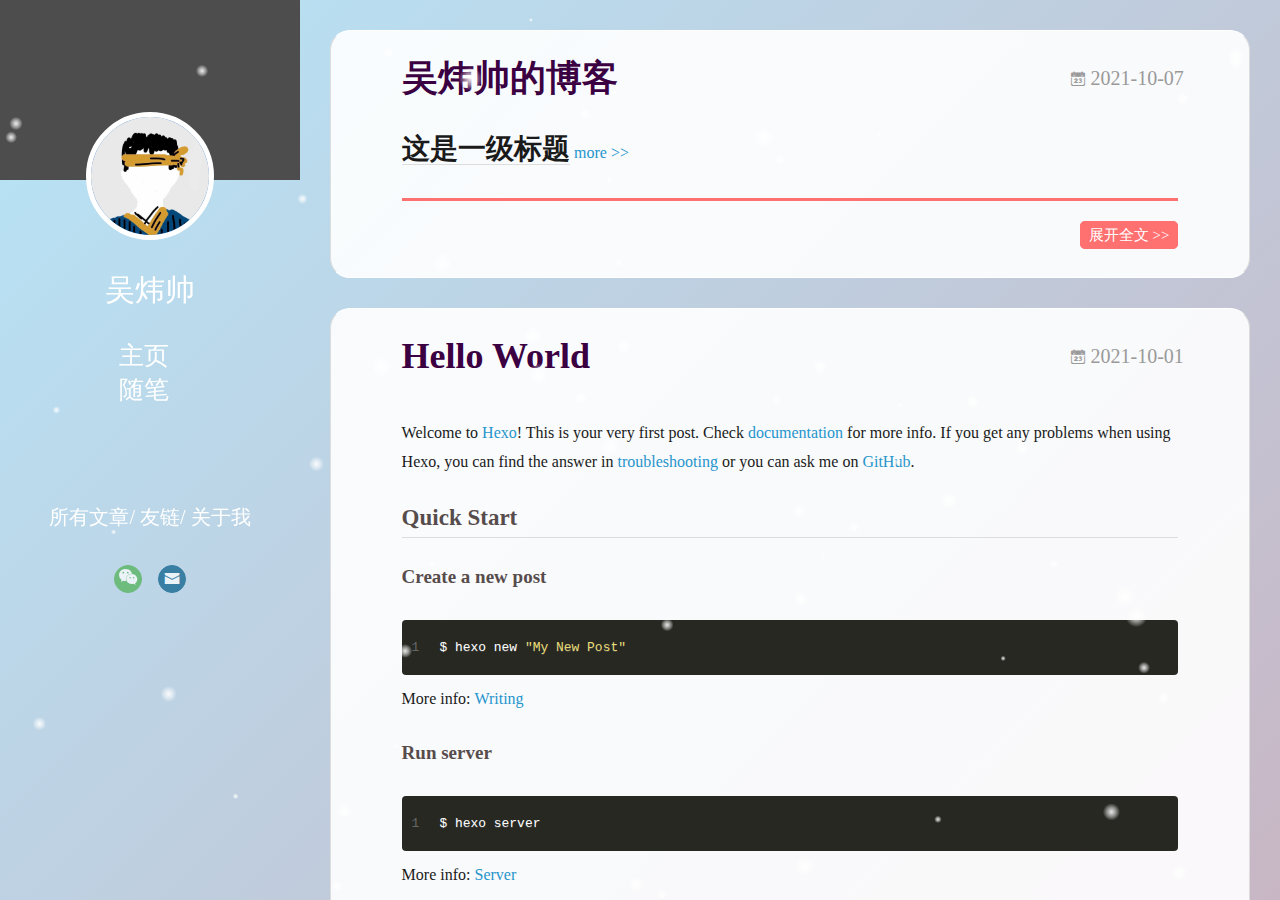
==== commit 149c2db7: "Site updated: 2021-10-12 14:39:10" ====
--- a/index.html
+++ b/index.html
@@ -305,6 +305,11 @@
       		<a href="http://hexo.io/" target="_blank">Hexo</a>  Theme <a href="https://github.com/litten/hexo-theme-yilia" target="_blank">Yilia</a> by Litten
       	</div>
     </div>
+	<script type="text/javascript" src="http://libs.baidu.com/jquery/1.8.3/jquery.js"></script>
+	<script type="text/javascript" src="http://libs.baidu.com/jquery/1.8.3/jquery.min.js"></script>
+	<!--页面小雪花-->
+	<script type="text/javascript" src="/snow.js"></script>
+
   </div>
 </footer>
     </div>
@@ -536,5 +541,11 @@
 
 </div>
   </div>
+    <!-- 雪花特效3 -->
+    
+    <script type="text/javascript" src="/js/snow3.js"></script>
+    
+
+
 </body>
 </html>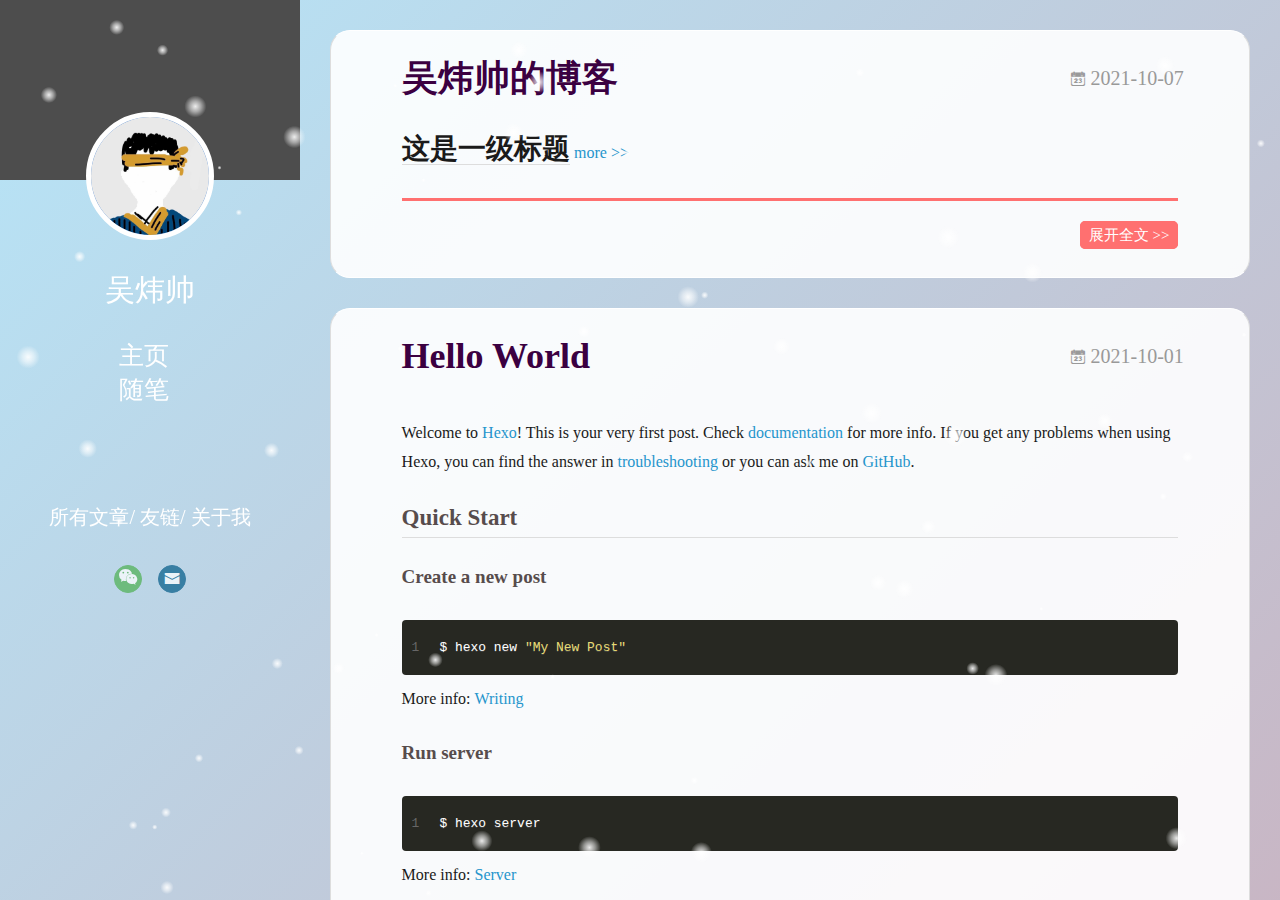
==== commit 7c6180f7: "Site updated: 2021-10-12 14:41:12" ====
--- a/index.html
+++ b/index.html
@@ -305,11 +305,6 @@
       		<a href="http://hexo.io/" target="_blank">Hexo</a>  Theme <a href="https://github.com/litten/hexo-theme-yilia" target="_blank">Yilia</a> by Litten
       	</div>
     </div>
-	<script type="text/javascript" src="http://libs.baidu.com/jquery/1.8.3/jquery.js"></script>
-	<script type="text/javascript" src="http://libs.baidu.com/jquery/1.8.3/jquery.min.js"></script>
-	<!--页面小雪花-->
-	<script type="text/javascript" src="/snow.js"></script>
-
   </div>
 </footer>
     </div>
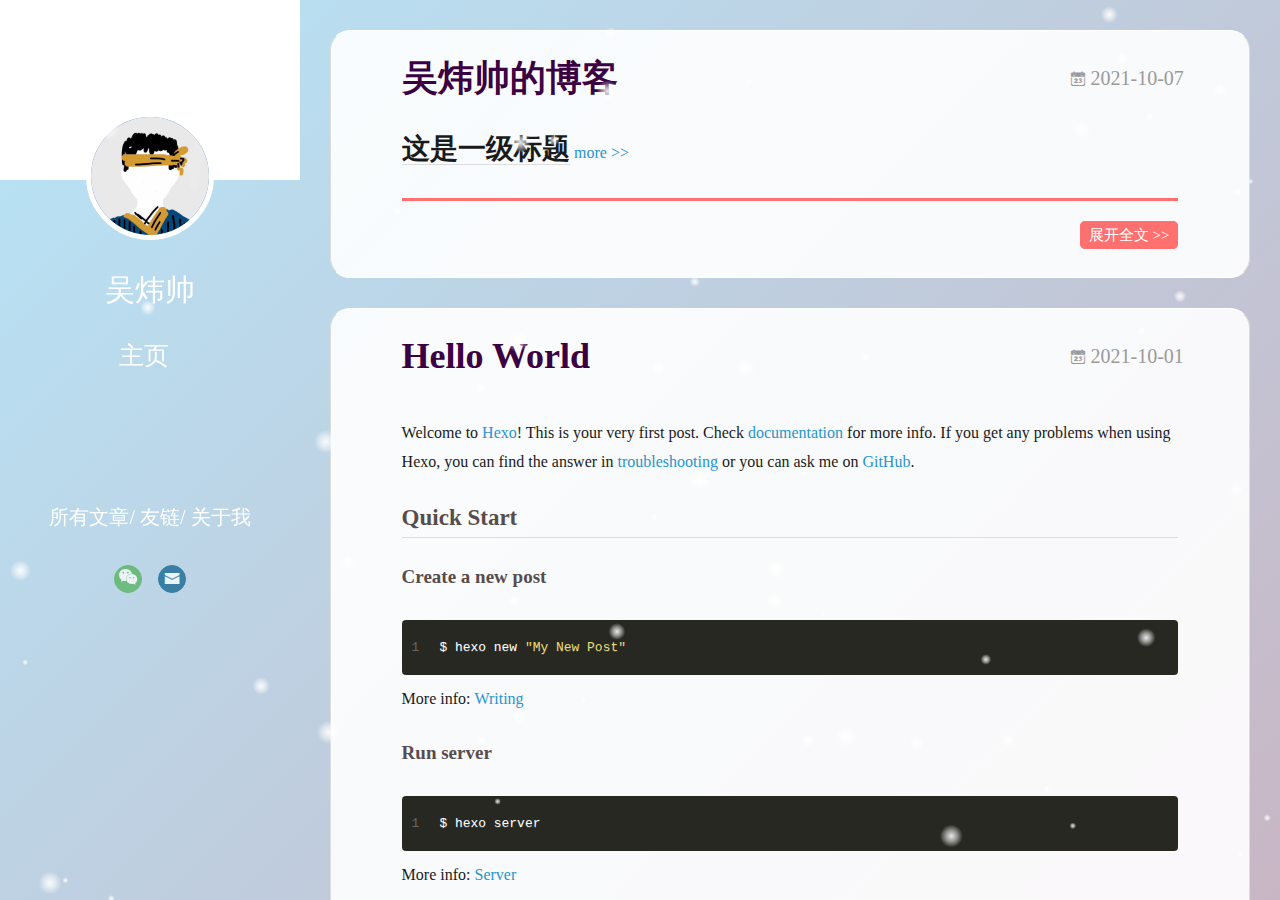
==== commit 08ea978c: "Site updated: 2021-10-13 19:12:56" ====
--- a/index.html
+++ b/index.html
@@ -25,7 +25,7 @@
   <style type="text/css">
   
     #container.show {
-      background: linear-gradient(200deg,#a0cfe4,#e8c37e);
+      background: linear-gradient(200deg,#ccc,#000);
     }
   </style>
   
@@ -39,7 +39,7 @@
     <canvas id="anm-canvas" class="anm-canvas"></canvas>
     <div class="left-col" q-class="show:isShow">
       
-<div class="overlay" style="background: #4d4d4d"></div>
+<div class="overlay" style="background: rgba(255,255,255,1)"></div>
 <div class="intrude-less">
 	<header id="header" class="inner">
 		<a href="/" class="profilepic">
@@ -54,8 +54,6 @@
 			<ul>
 			
 				<li><a href="/">主页</a></li>
-	        
-				<li><a href="/tags/%E9%9A%8F%E7%AC%94/">随笔</a></li>
 	        
 			</ul>
 		</nav>
@@ -95,7 +93,7 @@
     <div class="mid-col" q-class="show:isShow,hide:isShow|isFalse">
       
 <nav id="mobile-nav">
-  	<div class="overlay js-overlay" style="background: #4d4d4d"></div>
+  	<div class="overlay js-overlay" style="background: rgba(255,255,255,1)"></div>
 	<div class="btnctn js-mobile-btnctn">
   		<div class="slider-trigger list" q-on="click: openSlider(e)"><i class="icon icon-sort"></i></div>
 	</div>
@@ -112,8 +110,6 @@
 			
 				
 			
-				
-			
 			
 			
 			<nav class="header-nav">
@@ -130,9 +126,7 @@
 				<ul style="width: 50%">
 				
 				
-					<li style="width: 50%"><a href="/">主页</a></li>
-		        
-					<li style="width: 50%"><a href="/tags/%E9%9A%8F%E7%AC%94/">随笔</a></li>
+					<li style="width: 100%"><a href="/">主页</a></li>
 		        
 				</ul>
 			</nav>
@@ -462,7 +456,7 @@
     
     	<section class="tools-section tools-section-me" q-show="aboutme">
   	  	
-  	  		<div class="aboutme-wrap" id="js-aboutme">很惭愧&lt;br&gt;&lt;br&gt;只做了一点微小的工作&lt;br&gt;谢谢大家</div>
+  	  		<div class="aboutme-wrap" id="js-aboutme">一个会打代码的小吴</div>
   	  	
     	</section>
     
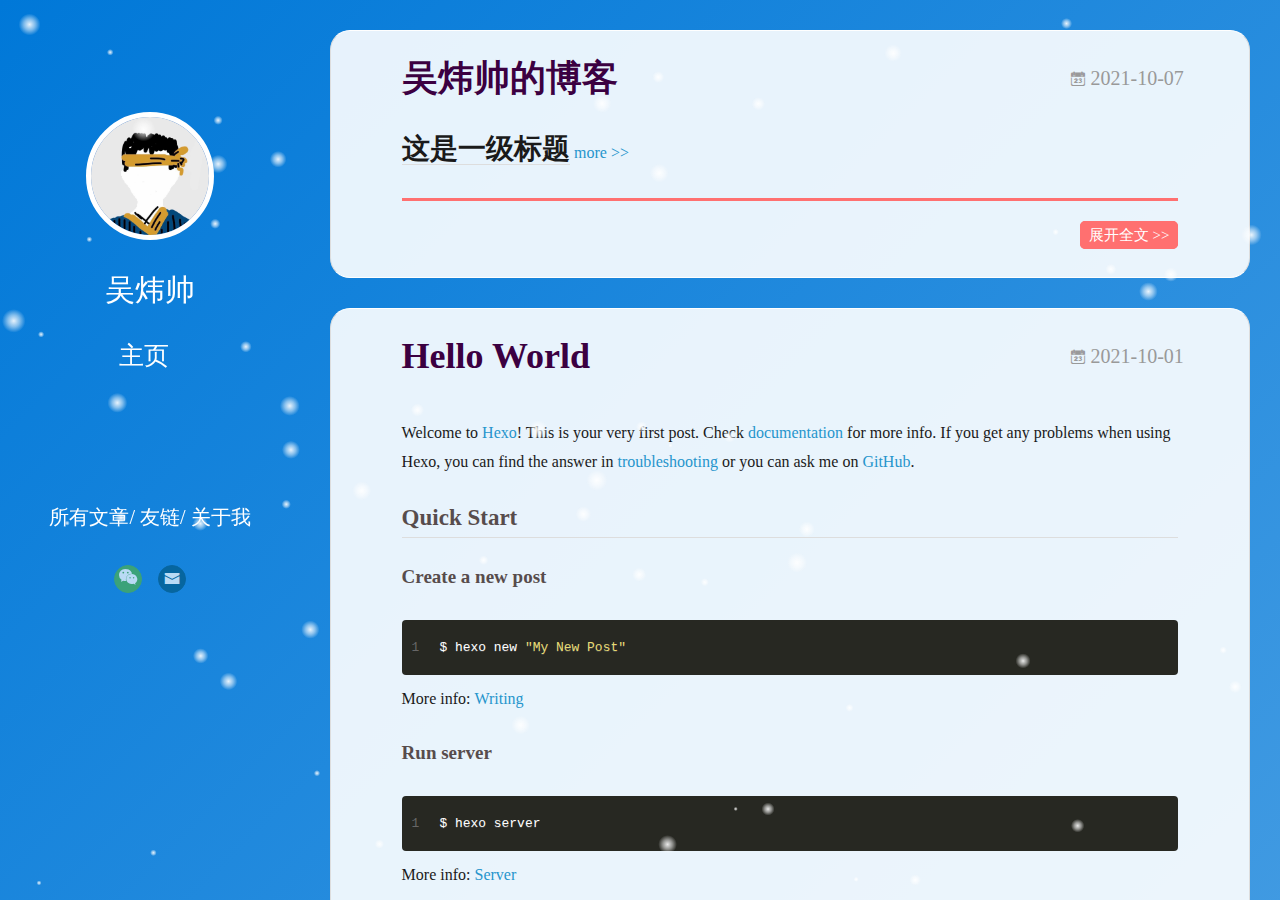
==== commit d0706c14: "Site updated: 2021-10-13 21:14:10" ====
--- a/index.html
+++ b/index.html
@@ -39,7 +39,7 @@
     <canvas id="anm-canvas" class="anm-canvas"></canvas>
     <div class="left-col" q-class="show:isShow">
       
-<div class="overlay" style="background: rgba(255,255,255,1)"></div>
+<div class="overlay" style="background: #00000"></div>
 <div class="intrude-less">
 	<header id="header" class="inner">
 		<a href="/" class="profilepic">
@@ -93,7 +93,7 @@
     <div class="mid-col" q-class="show:isShow,hide:isShow|isFalse">
       
 <nav id="mobile-nav">
-  	<div class="overlay js-overlay" style="background: rgba(255,255,255,1)"></div>
+  	<div class="overlay js-overlay" style="background: #00000"></div>
 	<div class="btnctn js-mobile-btnctn">
   		<div class="slider-trigger list" q-on="click: openSlider(e)"><i class="icon icon-sort"></i></div>
 	</div>
--- a/main.0cf68a.css
+++ b/main.0cf68a.css
@@ -329,7 +329,7 @@
 	/* background-color:#fff; */
 	/*background: linear-gradient(rgba(255, 255, 255, 0.5), rgba(255, 255, 255, 0.5)), 
     url('http://qykz8qw1j.hn-bkt.clouddn.com/picGo/82213401_p1.jpg?image') no-repeat 0% 0%/ cover; */
-	background: linear-gradient(-45deg, #ff2a2a, #b6e5f8);
+	background: linear-gradient(-45deg, #ffffff, #0078d8);
 	animation: gradientBG 8s ease infinite;
 	background-size: 400% 400%;
 	min-height: 100%
@@ -873,7 +873,7 @@
 	/*background:#fff;*/
 	/*background: linear-gradient(rgba(255, 255, 255, 0.5), rgba(255, 255, 255, 0.5)),
     url('http://bucket836.oss-cn-shenzhen.aliyuncs.com/wallpaper/381535373.jpeg') no-repeat 0% 20%/ cover;*/
-    background: url('https://liiz.coding.net/p/cdn/d/images/git/raw/master/img/2021/9/17/myblogleftcolbackground_tiny.png') no-repeat 0% 0%/ cover;
+    background: url('http://b.zol-img.com.cn/sjbizhi/images/12/720x1280/1606965619911.jpg') no-repeat 0% 0%/ cover;
 	width: 300px;
 	position: fixed;
 	/* opacity: 1; */
